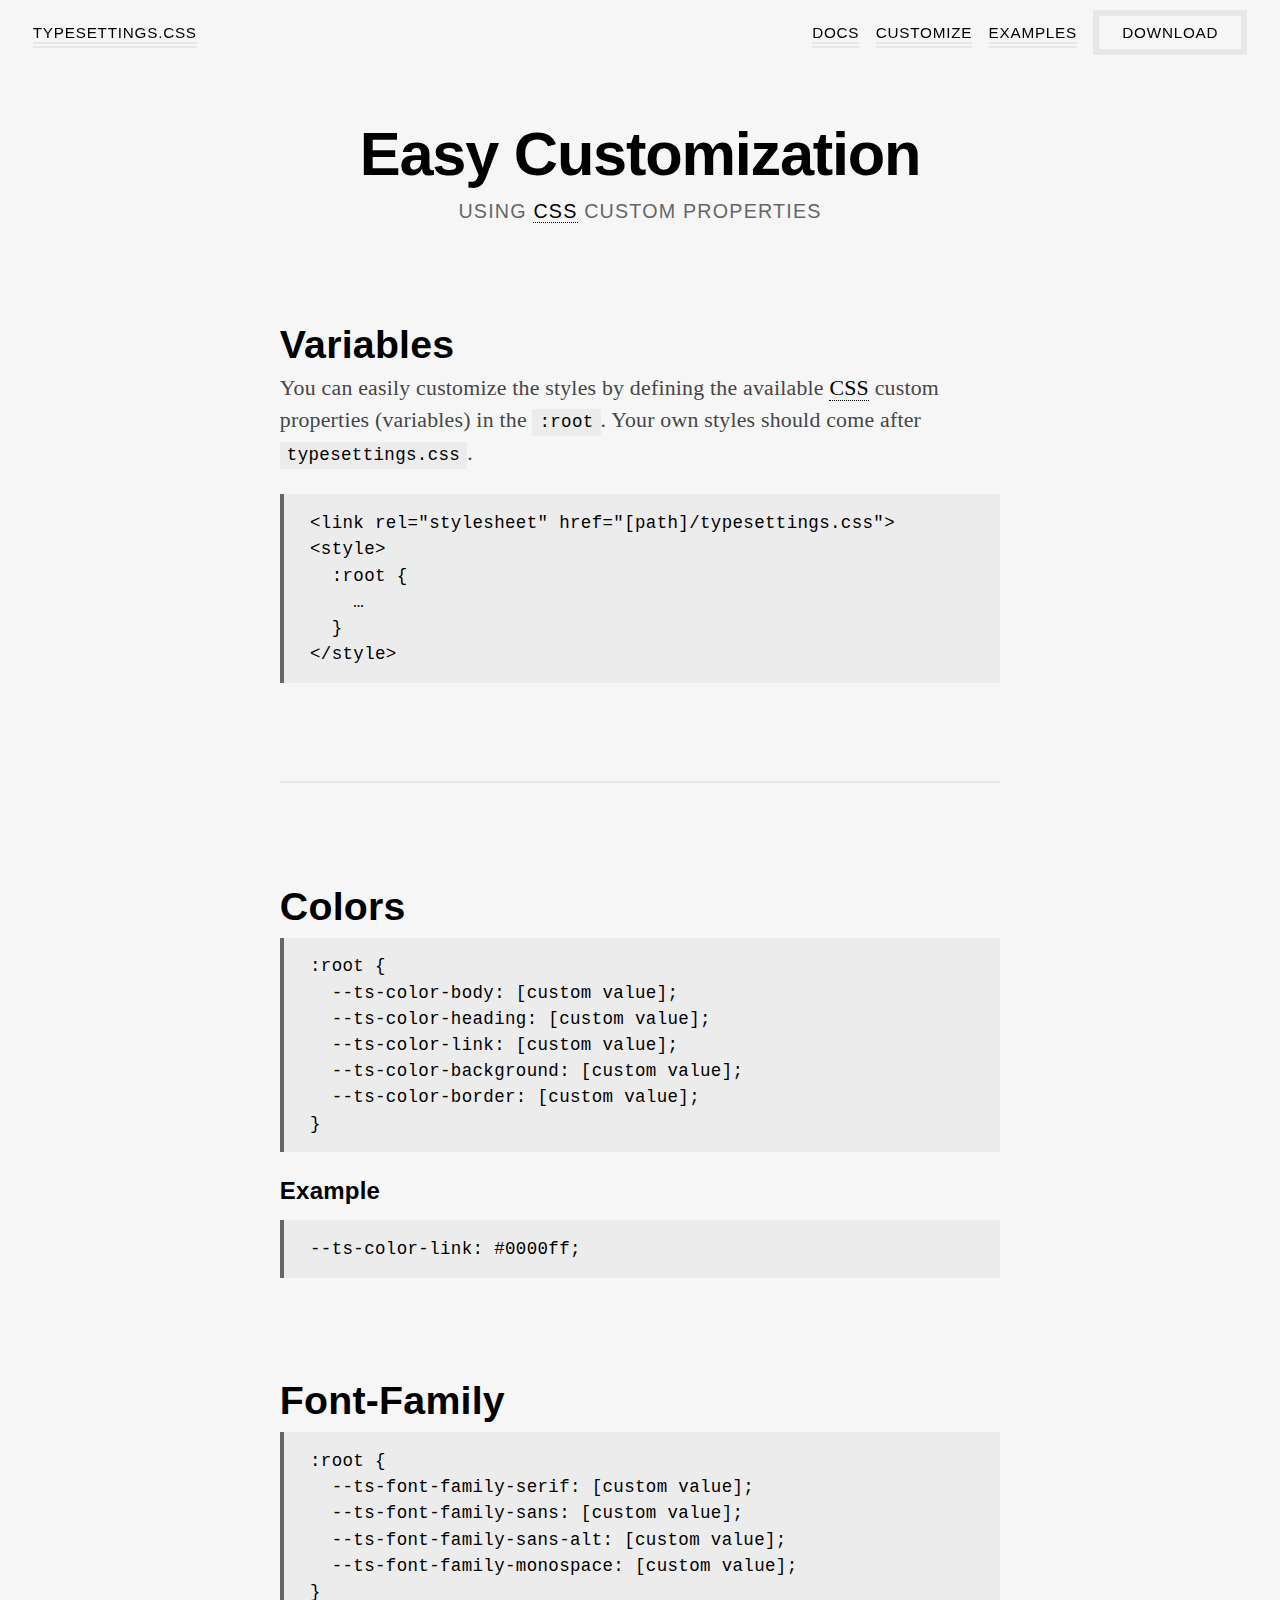
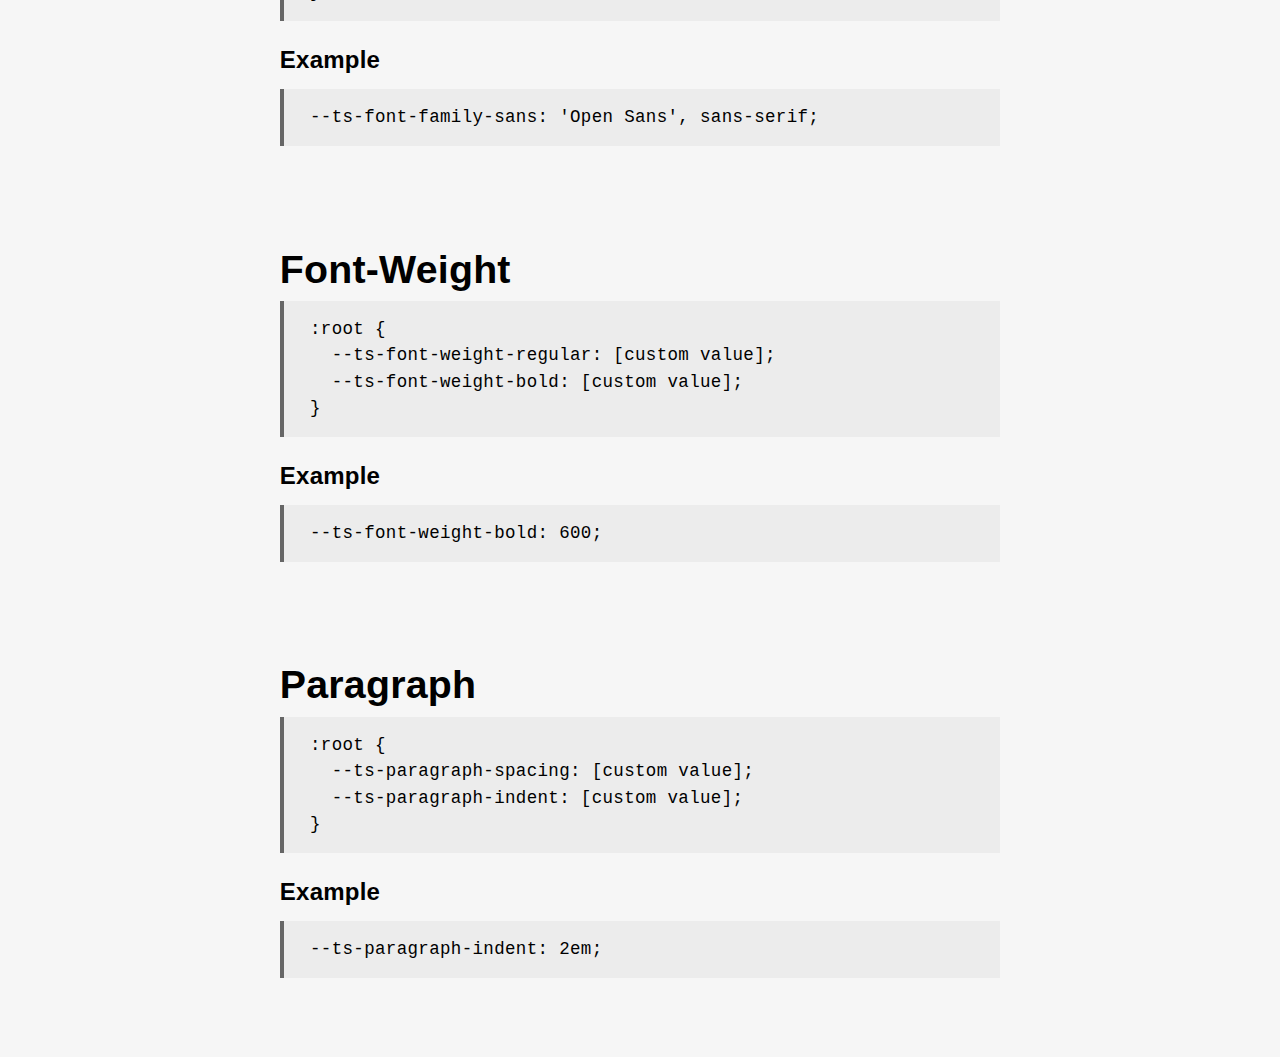
==== customize.html @ 96f0a314 "chore: style fixes and docs" ====
<!DOCTYPE html>
<html lang="en">
<head>
  <meta charset="UTF-8" />
  <title>Customize | Typesettings.css</title>
  <link rel="stylesheet" href="src/styles/typesettings.css">
  <style>
  </style>
</head>
<body>
  <a href="#content">
    Skip to content
  </a>
  <div data-typesettings="golden">
    <nav>
      <ul>
        <li>
          <a href="index.html">
            <strong>Typesettings.css</strong>
          </a>
        </li>
        <li>
          <ul>
            <li>
              <a href="docs.html">Docs</a>
            </li>
            <li>
              <a href="customize.html">Customize</a>
            </li>
            <li>
              <a href="javascript:">Examples</a>
            </li>
            <li>
              <a href="javascript:">Download</a>
            </li>
          </ul>
        </li>
      </ul>
    </nav>
    <main id="content">
      <article>
        <header>
          <h1>
            Easy Customization
          </h1>
          <h2>
            Using <abbr aria-label="Cascading Stylesheet">CSS</abbr> custom properties
          </h2>
        </header>
        <section aria-labelledby="variables">
          <h3 id="variables">
            Variables
          </h3>
          <p>
            You can easily customize the styles by defining the available <abbr aria-label="Cascading Stylesheet">CSS</abbr> custom properties (variables) in the <code>:root</code>. Your own styles should come after <code>typesettings.css</code>.
          </p>
          <pre><code>&lt;link rel=&quot;stylesheet&quot; href=&quot;[path]/typesettings.css&quot;&gt;<br>&lt;style&gt;<br>&nbsp;&nbsp;:root {<br>&nbsp;&nbsp;&nbsp;&nbsp;&hellip;<br>&nbsp;&nbsp;}<br>&lt;/style&gt;</code></pre>
        </section>
        <hr>
        <section aria-labelledby="colors">
          <h3 id="colors">
            Colors
          </h3>
          <pre><code>:root {<br>&nbsp;&nbsp;--ts-color-body: [custom value];<br>&nbsp;&nbsp;--ts-color-heading: [custom value];<br>&nbsp;&nbsp;--ts-color-link: [custom value];<br>&nbsp;&nbsp;--ts-color-background: [custom value];<br>&nbsp;&nbsp;--ts-color-border: [custom value];<br>}</code></pre>
          <h5>Example</h5>
          <pre><code>--ts-color-link: #0000ff;</code></pre>
        </section>
        <section aria-labelledby="font-family">
          <h3 id="font-family">
            Font-Family
          </h3>
          <pre><code>:root {<br>&nbsp;&nbsp;--ts-font-family-serif: [custom value];<br>&nbsp;&nbsp;--ts-font-family-sans: [custom value];<br>&nbsp;&nbsp;--ts-font-family-sans-alt: [custom value];<br>&nbsp;&nbsp;--ts-font-family-monospace: [custom value];<br>}</code></pre>
          <h5>Example</h5>
          <pre><code>--ts-font-family-sans: 'Open Sans', sans-serif;</code></pre>
        </section>
        <section aria-labelledby="font-weight">
          <h3 id="font-weight">
            Font-Weight
          </h3>
          <pre><code>:root {<br>&nbsp;&nbsp;--ts-font-weight-regular: [custom value];<br>&nbsp;&nbsp;--ts-font-weight-bold: [custom value];<br>}</code></pre>
          <h5>Example</h5>
          <pre><code>--ts-font-weight-bold: 600;</code></pre>
        </section>
        <section aria-labelledby="paragraph">
          <h3 id="paragraph">
            Paragraph
          </h3>
          <pre><code>:root {<br>&nbsp;&nbsp;--ts-paragraph-spacing: [custom value];<br>&nbsp;&nbsp;--ts-paragraph-indent: [custom value];<br>}</code></pre>
          <h5>Example</h5>
          <pre><code>--ts-paragraph-indent: 2em;</code></pre>
        </section>
      </article>
    </main>
  </div>
</body>
</html>
---- src/styles/typesettings.css ----
﻿:root{--ts-color-body: #464646;--ts-color-heading: black;--ts-color-link: black;--ts-color-background: #f6f6f6;--ts-color-border: #e7e7e7;--ts-color-muted: #666;--ts-color-subtle: #ececec;--ts-font-family-serif: "Georgia", "Garamond", "Times", serif;--ts-font-family-sans: -apple-system, BlinkMacSystemFont, "Segoe UI", "Roboto", "Oxygen", "Ubuntu", "Cantarell", "Fira Sans", "Droid Sans", "Helvetica Neue", sans-serif;--ts-font-family-sans-alt: "Verdana", sans-serif;--ts-font-family-monospace: monospace, monospace;--ts-font-weight-bold: 800;--ts-font-weight-regular: 300;--ts-font-size: calc(15px + 0.25vw);--ts-font-size-xsmall: 0.7em;--ts-font-size-small: 0.8em;--ts-font-size-medium: 1em;--ts-font-size-large: 1.2em;--ts-font-size-xlarge: 1.4em;--ts-font-size-xxlarge: 1.8em;--ts-font-size-lede: var(--ts-font-size-xlarge);--ts-paragraph-spacing: 0.9em;--ts-paragraph-indent: 1.5em;--ts-line-height-heading: 1.25;--ts-line-height-body: 1.5;--ts-border: 6px double var(--ts-color-border)}*,*:before,*:after{box-sizing:border-box;font-feature-settings:"kern";-webkit-font-kerning:normal;font-kerning:normal;-moz-osx-font-smoothing:grayscale !important;-webkit-font-smoothing:antialiased !important}body{margin:0}body>a:first-child{display:block;padding:.5em;text-align:center;font-weight:bold;border:2px dashed}body>a:first-child:not(:focus){position:absolute;width:1px;height:1px;margin:-1px;padding:0;white-space:nowrap;border:0;clip:rect(0 0 0 0);-webkit-clip-path:inset(50%);clip-path:inset(50%);overflow:hidden}:lang(en) q{quotes:"“" "”" "‘" "’"}:lang(zh-Hant) q,:lang(ja) q{quotes:"「" "」" "『" "』"}:lang(fr) q{quotes:"« " " »"}:lang(de) q{quotes:"»" "«" "‹" "›"}[data-typesettings]{min-height:100vh;color:var(--ts-color-body);line-height:var(--ts-line-height-body);letter-spacing:.01em;font-family:var(--ts-font-family-serif);font-weight:var(--ts-font-weight-regular);font-size:var(--ts-font-size);background-color:var(--ts-color-background)}@media(min-width: 50em){[data-typesettings]{font-size:calc(var(--ts-font-size) * 1.1)}}@media(min-width: 62.5em){[data-typesettings]{font-size:calc(var(--ts-font-size) * 1.2)}}[data-typesettings] a{text-decoration:none;border-bottom:var(--ts-border)}[data-typesettings] a:link{color:var(--ts-color-link)}[data-typesettings] a:visited{color:var(--ts-color-muted)}[data-typesettings] a:hover,[data-typesettings] a:focus{color:var(--ts-color-muted)}[data-typesettings] a:active{position:relative;top:1px}[data-typesettings] h1,[data-typesettings] h2,[data-typesettings] h3,[data-typesettings] h4,[data-typesettings] h5,[data-typesettings] h6,[data-typesettings] dt,[data-typesettings] thead th,[data-typesettings] figcaption,[data-typesettings] blockquote{font-family:var(--ts-font-family-sans)}[data-typesettings] h1,[data-typesettings] h2,[data-typesettings] h3,[data-typesettings] h4,[data-typesettings] h5,[data-typesettings] h6{margin-top:var(--ts-paragraph-spacing);color:var(--ts-color-heading);font-weight:var(--ts-font-weight-bold)}[data-typesettings] h1:first-child,[data-typesettings] h2:first-child,[data-typesettings] h3:first-child,[data-typesettings] h4:first-child,[data-typesettings] h5:first-child,[data-typesettings] h6:first-child{margin-top:0}[data-typesettings] h1:last-child,[data-typesettings] h2:last-child,[data-typesettings] h3:last-child,[data-typesettings] h4:last-child,[data-typesettings] h5:last-child,[data-typesettings] h6:last-child{margin-bottom:0}[data-typesettings] h2,[data-typesettings] h3,[data-typesettings] h4,[data-typesettings] h5,[data-typesettings] h6{margin-bottom:calc(var(--ts-paragraph-spacing) / -2);line-height:var(--ts-line-height-heading)}[data-typesettings] h1,[data-typesettings] h2{line-height:calc(var(--ts-line-height-heading) * 0.8);-webkit-hyphens:auto;-ms-hyphens:auto;hyphens:auto}[data-typesettings] h1{margin-bottom:0;font-size:var(--ts-font-size-xxlarge)}@media(min-width: 50em){[data-typesettings] h1{letter-spacing:-0.01em;font-size:calc(var(--ts-font-size-xxlarge) * 1.28)}}@media(min-width: 62.5em){[data-typesettings] h1{letter-spacing:-0.02em;font-size:calc(var(--ts-font-size-xxlarge) * 1.56)}}[data-typesettings] h1:first-child{text-align:center}[data-typesettings] h1:first-child+h2{margin-bottom:0;color:var(--ts-color-muted);letter-spacing:.06em;text-transform:uppercase;text-align:center;font-family:var(--ts-font-family-sans-alt);font-weight:var(--ts-font-weight-regular);font-size:var(--ts-font-size-xsmall)}@media(min-width: 50em){[data-typesettings] h1:first-child+h2{font-size:calc(var(--ts-font-size-xsmall) * 1.14)}}@media(min-width: 62.5em){[data-typesettings] h1:first-child+h2{font-size:calc(var(--ts-font-size-xsmall) * 1.29)}}[data-typesettings] h1:first-child+h2+p{color:var(--ts-color-heading);font-size:var(--ts-font-size-lede)}[data-typesettings] h2{font-size:var(--ts-font-size-xlarge)}@media(min-width: 50em){[data-typesettings] h2{font-size:calc(var(--ts-font-size-xlarge) * 1.29)}}@media(min-width: 62.5em){[data-typesettings] h2{letter-spacing:-0.01em;font-size:calc(var(--ts-font-size-xlarge) * 1.57)}}[data-typesettings] h3{font-size:var(--ts-font-size-large)}@media(min-width: 50em){[data-typesettings] h3{font-size:calc(var(--ts-font-size-large) * 1.17)}}@media(min-width: 62.5em){[data-typesettings] h3{font-size:calc(var(--ts-font-size-large) * 1.5)}}[data-typesettings] h4{font-size:var(--ts-font-size-medium)}@media(min-width: 50em){[data-typesettings] h4{font-size:calc(var(--ts-font-size-medium) * 1.1)}}@media(min-width: 62.5em){[data-typesettings] h4{font-size:calc(var(--ts-font-size-medium) * 1.4)}}[data-typesettings] h5{margin-top:calc(var(--ts-paragraph-spacing) * 1.28);font-size:var(--ts-font-size-small)}@media(min-width: 50em){[data-typesettings] h5{margin-top:calc(var(--ts-paragraph-spacing) * 1.11);font-size:calc(var(--ts-font-size-small) * 1.125)}}@media(min-width: 62.5em){[data-typesettings] h5{font-size:calc(var(--ts-font-size-small) * 1.375)}}[data-typesettings] h6{margin-top:calc(var(--ts-paragraph-spacing) * 1.44);text-transform:uppercase;letter-spacing:.01em;font-size:var(--ts-font-size-xsmall)}@media(min-width: 50em){[data-typesettings] h6{margin-top:calc(var(--ts-paragraph-spacing) * 1.28)}}@media(min-width: 62.5em){[data-typesettings] h6{margin-top:calc(var(--ts-paragraph-spacing) * 1.11);font-size:calc(var(--ts-font-size-xsmall) * 1.14)}}[data-typesettings] header[role=banner] p:first-of-type:first-letter{float:left;-webkit-margin-end:.15em;margin-inline-end:.15em;padding:0 .2em;line-height:var(--ts-line-height-heading);text-transform:uppercase;font-weight:var(--ts-font-weight-bold);font-size:calc(var(--ts-font-size-lede) * 2.2);border:var(--ts-border)}[dir=rtl] [data-typesettings] header[role=banner] p:first-of-type:first-letter{float:right}@-moz-document url-prefix(){[data-typesettings] header[role=banner] p:first-of-type:first-letter{padding:.3em .2em}}[data-typesettings] p,[data-typesettings] dl,[data-typesettings] hr,[data-typesettings] ol,[data-typesettings] ul,[data-typesettings] nav,[data-typesettings] footer,[data-typesettings] details,[data-typesettings] fieldset,[data-typesettings] progress,[data-typesettings] article aside{margin-top:var(--ts-paragraph-spacing);-webkit-margin-end:0;margin-inline-end:0;margin-bottom:0;-webkit-margin-start:0;margin-inline-start:0}[data-typesettings] p:first-child,[data-typesettings] dl:first-child,[data-typesettings] hr:first-child,[data-typesettings] ol:first-child,[data-typesettings] ul:first-child,[data-typesettings] nav:first-child,[data-typesettings] footer:first-child,[data-typesettings] details:first-child,[data-typesettings] fieldset:first-child,[data-typesettings] progress:first-child,[data-typesettings] article aside:first-child{margin-top:0}[data-typesettings] blockquote,[data-typesettings] figure,[data-typesettings] header,[data-typesettings] form,[data-typesettings] pre{margin-top:calc(var(--ts-paragraph-spacing) * 1.25);-webkit-margin-end:0;margin-inline-end:0;margin-bottom:0;-webkit-margin-start:0;margin-inline-start:0}[data-typesettings] blockquote:first-child,[data-typesettings] figure:first-child,[data-typesettings] header:first-child,[data-typesettings] form:first-child,[data-typesettings] pre:first-child{margin-top:0}[data-typesettings] ul,[data-typesettings] ol{padding:0}[data-typesettings] ul ul,[data-typesettings] ul ol,[data-typesettings] ol ul,[data-typesettings] ol ol{margin-top:0;-webkit-padding-start:var(--ts-paragraph-indent);padding-inline-start:var(--ts-paragraph-indent)}[data-typesettings] li{margin-top:calc(var(--ts-paragraph-spacing) / 3)}[data-typesettings] li:first-child{margin-top:0}[data-typesettings] ol[data-comfortable] li,[data-typesettings] ul[data-comfortable] li{margin-top:calc(var(--ts-paragraph-spacing) * 1.5)}[data-typesettings] ol[data-comfortable] li:first-child,[data-typesettings] ul[data-comfortable] li:first-child{margin-top:0}[data-typesettings] dt{margin-top:calc(var(--ts-paragraph-spacing) / 2);font-weight:var(--ts-font-weight-bold)}[data-typesettings] dt:first-child{margin-top:0}[data-typesettings] dd{margin:0;-webkit-padding-start:var(--ts-paragraph-indent);padding-inline-start:var(--ts-paragraph-indent);letter-spacing:-0.02em;font-family:var(--ts-font-family-monospace);font-size:var(--ts-font-size-small);border-left:var(--ts-border)}[dir=rtl] [data-typesettings] dd{border-right:var(--ts-border);border-left:none}[data-typesettings] figure{text-align:center}[data-typesettings] figure img{max-width:100%;height:auto}[data-typesettings] figure figcaption{margin-top:calc(var(--ts-paragraph-spacing) / 4);color:var(--ts-color-muted);font-size:var(--ts-font-size-xsmall)}[data-typesettings] blockquote{padding:var(--ts-paragraph-spacing) var(--ts-paragraph-indent);color:var(--ts-color-heading);font-weight:var(--ts-font-weight-bold);border-top:var(--ts-border);border-bottom:var(--ts-border)}[data-typesettings] blockquote>p{max-width:25ch;font-size:var(--ts-font-size-large)}@media(min-width: 50em){[data-typesettings] blockquote>p{font-size:calc(var(--ts-font-size-large) * 1.08)}}@media(min-width: 62.5em){[data-typesettings] blockquote>p{font-size:calc(var(--ts-font-size-large) * 1.25)}}[data-typesettings] blockquote q:before,[data-typesettings] blockquote q:after{color:var(--ts-color-muted);font-family:var(--ts-font-family-serif);font-weight:var(--ts-font-weight-bold)}:lang(en):not([dir=rtl]) [data-typesettings] blockquote q:before,:lang(en):not([dir=rtl]) [data-typesettings] blockquote q:after{position:absolute;z-index:0}:lang(en):not([dir=rtl]) [data-typesettings] blockquote q:before{transform:translateX(-105%)}[dir=rtl] :lang(en):not([dir=rtl]) [data-typesettings] blockquote q:before{transform:translateX(105%)}:lang(en):not([dir=rtl]) [data-typesettings] blockquote q:after{transform:translateX(5%)}[dir=rtl] :lang(en):not([dir=rtl]) [data-typesettings] blockquote q:after{transform:translateX(-5%)}:lang(en):not([dir=rtl]) [data-typesettings] blockquote q q:before,:lang(en):not([dir=rtl]) [data-typesettings] blockquote q q:after{position:static;transform:none}[data-typesettings] code{padding:.2em .4em;color:var(--ts-color-heading);letter-spacing:.02em;vertical-align:baseline;font-size:var(--ts-font-size-small);background-color:var(--ts-color-subtle)}[data-typesettings] pre{white-space:nowrap}[data-typesettings] pre code{display:block;max-height:80vh;margin:0;padding:var(--ts-paragraph-spacing) var(--ts-paragraph-indent);white-space:inherit;overflow:auto;-webkit-overflow-scrolling:touch;border-left:4px solid var(--ts-color-muted)}[data-typesettings] hr{display:block;height:1px;padding:0;border:0;border-top:2px solid var(--ts-color-border)}[data-typesettings] address{display:inline-block}[data-typesettings] small{font-size:var(--ts-font-size-small)}[data-typesettings] abbr{position:relative;color:var(--ts-color-heading);cursor:help;border-bottom:1px dotted}[data-typesettings] abbr:after{content:attr(aria-label);display:none;position:absolute;top:0;left:50%;transform:translate3d(-50%, -100%, 0);padding:.2em .4em;color:var(--ts-color-background);line-height:var(--ts-line-height-heading);font-family:var(--ts-font-family-sans-alt);font-size:var(--ts-font-size-xsmall);border:2px solid var(--ts-color-background);background-color:var(--ts-color-heading)}[data-typesettings] abbr:hover:after{display:block}[data-typesettings] button,[data-typesettings] input,[data-typesettings] optgroup,[data-typesettings] select,[data-typesettings] textarea{margin:0;line-height:var(--ts-line-height-heading);font-size:var(--ts-font-size-medium)}[data-typesettings] input,[data-typesettings] optgroup,[data-typesettings] select,[data-typesettings] textarea{font-family:var(--ts-font-family-monospace)}[data-typesettings] input[type=text],[data-typesettings] input[type=color],[data-typesettings] input[type=date],[data-typesettings] input[type=datetime-local],[data-typesettings] input[type=email],[data-typesettings] input[type=month],[data-typesettings] input[type=number],[data-typesettings] input[type=password],[data-typesettings] input[type=search],[data-typesettings] input[type=tel],[data-typesettings] input[type=time],[data-typesettings] input[type=url],[data-typesettings] input[type=week],[data-typesettings] textarea,[data-typesettings] optgroup,[data-typesettings] select{padding:1px 7px 2px 7px}[data-typesettings] input[type=text],[data-typesettings] input[type=color],[data-typesettings] input[type=date],[data-typesettings] input[type=datetime-local],[data-typesettings] input[type=email],[data-typesettings] input[type=month],[data-typesettings] input[type=number],[data-typesettings] input[type=password],[data-typesettings] input[type=search],[data-typesettings] input[type=tel],[data-typesettings] input[type=time],[data-typesettings] input[type=url],[data-typesettings] input[type=week],[data-typesettings] textarea{display:inline-flex;max-width:100%;border-width:1px;border-style:solid;border-color:#d8d8d8 #d1d1d1 #bababa}[data-typesettings] button,[data-typesettings] input{overflow:visible}[data-typesettings] button,[data-typesettings] select{text-transform:none}[data-typesettings] button,[data-typesettings] [type=button],[data-typesettings] [type=reset],[data-typesettings] [type=submit],[data-typesettings] ::-webkit-file-upload-button{letter-spacing:-0.02em;cursor:pointer;font-family:var(--ts-font-family-monospace);font-weight:var(--ts-font-weight-regular);-webkit-appearance:button}[data-typesettings] button::-moz-focus-inner,[data-typesettings] [type=button]::-moz-focus-inner,[data-typesettings] [type=reset]::-moz-focus-inner,[data-typesettings] [type=submit]::-moz-focus-inner{padding:0;border-style:none}[data-typesettings] button:-moz-focusring,[data-typesettings] [type=button]:-moz-focusring,[data-typesettings] [type=reset]:-moz-focusring,[data-typesettings] [type=submit]:-moz-focusring{outline:1px dotted ButtonText}[data-typesettings] form{font-size:var(--ts-font-size-small)}[data-typesettings] fieldset{padding:calc(var(--ts-paragraph-spacing) / 2) calc(var(--ts-paragraph-indent) * 1.5) var(--ts-paragraph-spacing) calc(var(--ts-paragraph-indent) * 1.5);border:var(--ts-border)}[data-typesettings] legend{display:table;max-width:100%;padding:0;color:inherit;white-space:normal;line-height:1;text-transform:uppercase;letter-spacing:.05rem;font-family:var(--ts-font-family-monospace);font-weight:var(--ts-font-weight-bold);font-size:var(--ts-font-size-xsmall)}[data-typesettings] legend+*{margin-top:0}[data-typesettings] textarea{width:100%;overflow:auto}[data-typesettings] [type=checkbox],[data-typesettings] [type=radio]{padding:0}[data-typesettings] [type=number]::-webkit-inner-spin-button,[data-typesettings] [type=number]::-webkit-outer-spin-button{height:auto}[data-typesettings] [type=search]{outline-offset:-2px;-webkit-appearance:textfield}[data-typesettings] [type=search]::-webkit-search-decoration{-webkit-appearance:none}[data-typesettings] label{cursor:pointer;letter-spacing:-0.02em;font-family:var(--ts-font-family-monospace)}[data-typesettings] progress{width:100%}[data-typesettings] summary{display:flex;align-items:center;position:relative;z-index:0;cursor:pointer;-webkit-user-select:none;-moz-user-select:none;-ms-user-select:none;user-select:none;outline:none}[data-typesettings] summary::-webkit-details-marker{display:none}[data-typesettings] summary:before{content:"❯";position:absolute;top:50%;left:0;transform:translate3d(calc(-100% - var(--ts-paragraph-indent) / 2), -50%, 0) rotate(90deg);color:var(--ts-color-muted);font-size:.8em}[dir=rtl] [data-typesettings] summary:before{right:0;left:auto;transform:translate3d(calc(100% + var(--ts-paragraph-indent) / 2), -50%, 0) rotate(90deg)}[data-typesettings] summary:focus{border:1px dashed var(--ts-color-muted)}[data-typesettings] details[open]>summary{margin-bottom:calc(var(--ts-paragraph-spacing) / -2)}[data-typesettings] details[open]>summary:before{transform:translate3d(calc(-100% - var(--ts-paragraph-indent) / 2), -50%, 0) rotate(270deg)}[dir=rtl] [data-typesettings] details[open]>summary:before{transform:translate3d(calc(100% + var(--ts-paragraph-indent) / 2), -50%, 0) rotate(270deg)}[data-typesettings] template,[data-typesettings] [hidden]{display:none}[data-typesettings] table{min-width:calc(100% + var(--ts-paragraph-indent));-webkit-margin-end:calc(var(--ts-paragraph-indent) / -2);margin-inline-end:calc(var(--ts-paragraph-indent) / -2);-webkit-margin-start:calc(var(--ts-paragraph-indent) / -2);margin-inline-start:calc(var(--ts-paragraph-indent) / -2);font-family:var(--ts-font-family-monospace);font-size:var(--ts-font-size-xsmall)}[data-typesettings] tbody tr:hover{background-color:var(--ts-color-subtle)}[data-typesettings] th,[data-typesettings] td{padding-top:calc(var(--ts-paragraph-spacing) / 2);-webkit-padding-end:calc(var(--ts-paragraph-indent) / 2);padding-inline-end:calc(var(--ts-paragraph-indent) / 2);padding-bottom:calc(var(--ts-paragraph-spacing) / 2);-webkit-padding-start:calc(var(--ts-paragraph-indent) / 2);padding-inline-start:calc(var(--ts-paragraph-indent) / 2);text-align:start;vertical-align:baseline;border-bottom:2px solid var(--ts-color-border)}[data-typesettings] th:first-child,[data-typesettings] td:first-child{white-space:nowrap}[data-typesettings] th{padding-top:0;color:var(--ts-color-heading);white-space:nowrap;font-weight:var(--ts-font-weight-bold)}[data-typesettings] thead th{border-bottom-color:currentColor}[data-typesettings] article aside{padding:calc(var(--ts-paragraph-spacing) / 2);border:var(--ts-border)}@media(min-width: 50em){[data-typesettings] article aside{transform:translateY(calc(var(--ts-paragraph-spacing) / 6));float:right;width:10em;-webkit-margin-start:var(--ts-paragraph-indent);margin-inline-start:var(--ts-paragraph-indent);margin-bottom:calc(var(--ts-paragraph-spacing) / 2);background-color:var(--ts-color-background)}[dir=rtl] [data-typesettings] article aside{float:left}}[data-typesettings] article aside>*{font-size:var(--ts-font-size-small)}[data-typesettings] *+section,[data-typesettings] section+hr{margin-top:calc(var(--ts-paragraph-spacing) * 5)}[data-typesettings] *+section *+section,[data-typesettings] *+section section+hr,[data-typesettings] section+hr *+section,[data-typesettings] section+hr section+hr{margin-top:calc(var(--ts-paragraph-spacing) * 3)}[data-typesettings] *+section>*[id]:first-child,[data-typesettings] section+hr>*[id]:first-child{margin-top:-5rem;padding-top:5rem}[data-typesettings] header[role=banner]{-webkit-filter:invert(100%);filter:invert(100%);-webkit-margin-end:-5vw;margin-inline-end:-5vw;-webkit-margin-start:-5vw;margin-inline-start:-5vw;padding-top:calc(var(--ts-paragraph-spacing) * 3);-webkit-padding-end:5vw;padding-inline-end:5vw;padding-bottom:calc(var(--ts-paragraph-spacing) * 3);-webkit-padding-start:5vw;padding-inline-start:5vw;color:var(--ts-color-body);background-color:var(--ts-color-background)}[data-typesettings] header[role=banner] img:not([src*=".svg"]),[data-typesettings] header[role=banner] video,[data-typesettings] header[role=banner] embed,[data-typesettings] header[role=banner] iframe{-webkit-filter:invert(100%);filter:invert(100%)}[data-typesettings] nav{text-align:center}@media(min-width: 37.5em){[data-typesettings] nav{text-align:start;line-height:var(--ts-line-height-heading)}}[data-typesettings] nav ul{display:flex;align-items:baseline;flex-wrap:wrap;list-style:none;-webkit-backdrop-filter:blur(0.1em);backdrop-filter:blur(0.1em)}[data-typesettings] nav ul li{flex-grow:1;margin-top:0;-webkit-margin-end:0;margin-inline-end:0}@media(min-width: 37.5em){[data-typesettings] nav ul li{-webkit-margin-end:calc(var(--ts-paragraph-indent) / 2);margin-inline-end:calc(var(--ts-paragraph-indent) / 2)}}@media(min-width: 37.5em){[data-typesettings] nav ul li{flex-grow:0}}[data-typesettings] nav ul li:last-child{-webkit-margin-end:0;margin-inline-end:0}[data-typesettings] nav ul li ul{padding:0}@media(min-width: 37.5em){[data-typesettings] nav ul li ul li:last-child>a{padding:calc(var(--ts-paragraph-spacing) / 2) var(--ts-paragraph-indent);border:6px solid var(--ts-color-border);background-color:var(--ts-color-background)}}[data-typesettings] nav>ul{position:relative;right:50%;left:50%;width:100vw;-webkit-margin-end:-50vw;margin-inline-end:-50vw;-webkit-margin-start:-50vw;margin-inline-start:-50vw;justify-content:space-between;padding-top:calc(var(--ts-paragraph-spacing) / 2);-webkit-padding-end:var(--ts-paragraph-indent);padding-inline-end:var(--ts-paragraph-indent);padding-bottom:calc(var(--ts-paragraph-spacing) / 2);-webkit-padding-start:var(--ts-paragraph-indent);padding-inline-start:var(--ts-paragraph-indent)}[data-typesettings] nav a{display:block;padding:calc(var(--ts-paragraph-spacing) / 2) calc(var(--ts-paragraph-indent) / 2);letter-spacing:.05em;text-transform:uppercase;text-shadow:0 0 1px var(--ts-color-background),-1px -1px 0 var(--ts-color-background),1px 1px 0 var(--ts-color-background),1px -1px 0 var(--ts-color-background),-1px 1px 0 var(--ts-color-background);font-family:var(--ts-font-family-sans-alt);font-size:var(--ts-font-size-xsmall)}@media(min-width: 37.5em){[data-typesettings] nav a{padding:0}}[data-typesettings]>nav:first-child{position:-webkit-sticky;position:sticky;top:0;z-index:99999}[data-typesettings] main{position:relative;right:50%;left:50%;width:100vw;-webkit-margin-end:-50vw;margin-inline-end:-50vw;-webkit-margin-start:-50vw;margin-inline-start:-50vw;padding-top:calc(var(--ts-paragraph-spacing) * 3);-webkit-padding-end:10vw;padding-inline-end:10vw;padding-bottom:calc(var(--ts-paragraph-spacing) * 4);-webkit-padding-start:10vw;padding-inline-start:10vw}[data-typesettings] main:after,[data-typesettings] article:after,[data-typesettings] section:after{display:block;content:"";clear:both}[data-typesettings][data-typesettings*=dark]{-webkit-filter:invert(100%);filter:invert(100%);color:var(--ts-color-body) !important;background-color:var(--ts-color-background) !important}[data-typesettings][data-typesettings*=dark] img:not([src*=".svg"]),[data-typesettings][data-typesettings*=dark] video,[data-typesettings][data-typesettings*=dark] embed,[data-typesettings][data-typesettings*=dark] iframe{-webkit-filter:invert(100%);filter:invert(100%)}[data-typesettings][data-typesettings*=sans-serif]{letter-spacing:-0.01em;font-family:var(--ts-font-family-sans)}@media(min-width: 50em){[data-typesettings][data-typesettings*=sans-serif]{font-size:var(--ts-font-size)}}@media(min-width: 62.5em){[data-typesettings][data-typesettings*=sans-serif]{font-size:calc(var(--ts-font-size) * 1.1)}}[data-typesettings][data-typesettings*=sans-serif] h1,[data-typesettings][data-typesettings*=sans-serif] h2,[data-typesettings][data-typesettings*=sans-serif] h3,[data-typesettings][data-typesettings*=sans-serif] h4,[data-typesettings][data-typesettings*=sans-serif] h5,[data-typesettings][data-typesettings*=sans-serif] h6,[data-typesettings][data-typesettings*=sans-serif] dt,[data-typesettings][data-typesettings*=sans-serif] legend figcaption,[data-typesettings][data-typesettings*=sans-serif] blockquote{font-family:var(--ts-font-family-serif)}[data-typesettings][data-typesettings*=indented] p:first-of-type{text-indent:0}[data-typesettings][data-typesettings*=indented] p+p,[data-typesettings][data-typesettings*=indented] figure+p,[data-typesettings][data-typesettings*=indented] blockquote+p,[data-typesettings][data-typesettings*=indented] aside+p,[data-typesettings][data-typesettings*=indented] pre+p,[data-typesettings][data-typesettings*=indented] ul+p,[data-typesettings][data-typesettings*=indented] ol+p{text-indent:var(--ts-paragraph-indent)}[data-typesettings][data-typesettings*=indented] p+p{margin-top:0}@media(min-width: 50em){[data-typesettings][data-typesettings*=indented] p+aside,[data-typesettings][data-typesettings*=indented] aside+p{margin-top:0}}@media(min-width: 50em){[data-typesettings][data-typesettings*=golden]{-webkit-padding-end:19vw;padding-inline-end:19vw;-webkit-padding-start:19vw;padding-inline-start:19vw}[data-typesettings][data-typesettings*=golden] article{max-width:66ch;margin:0 auto}}[data-typesettings] [data-fullbleed]{position:relative;right:50%;left:50%;width:100vw;-webkit-margin-end:-50vw;margin-inline-end:-50vw;-webkit-margin-start:-50vw;margin-inline-start:-50vw}/*# sourceMappingURL=typesettings.css.map */
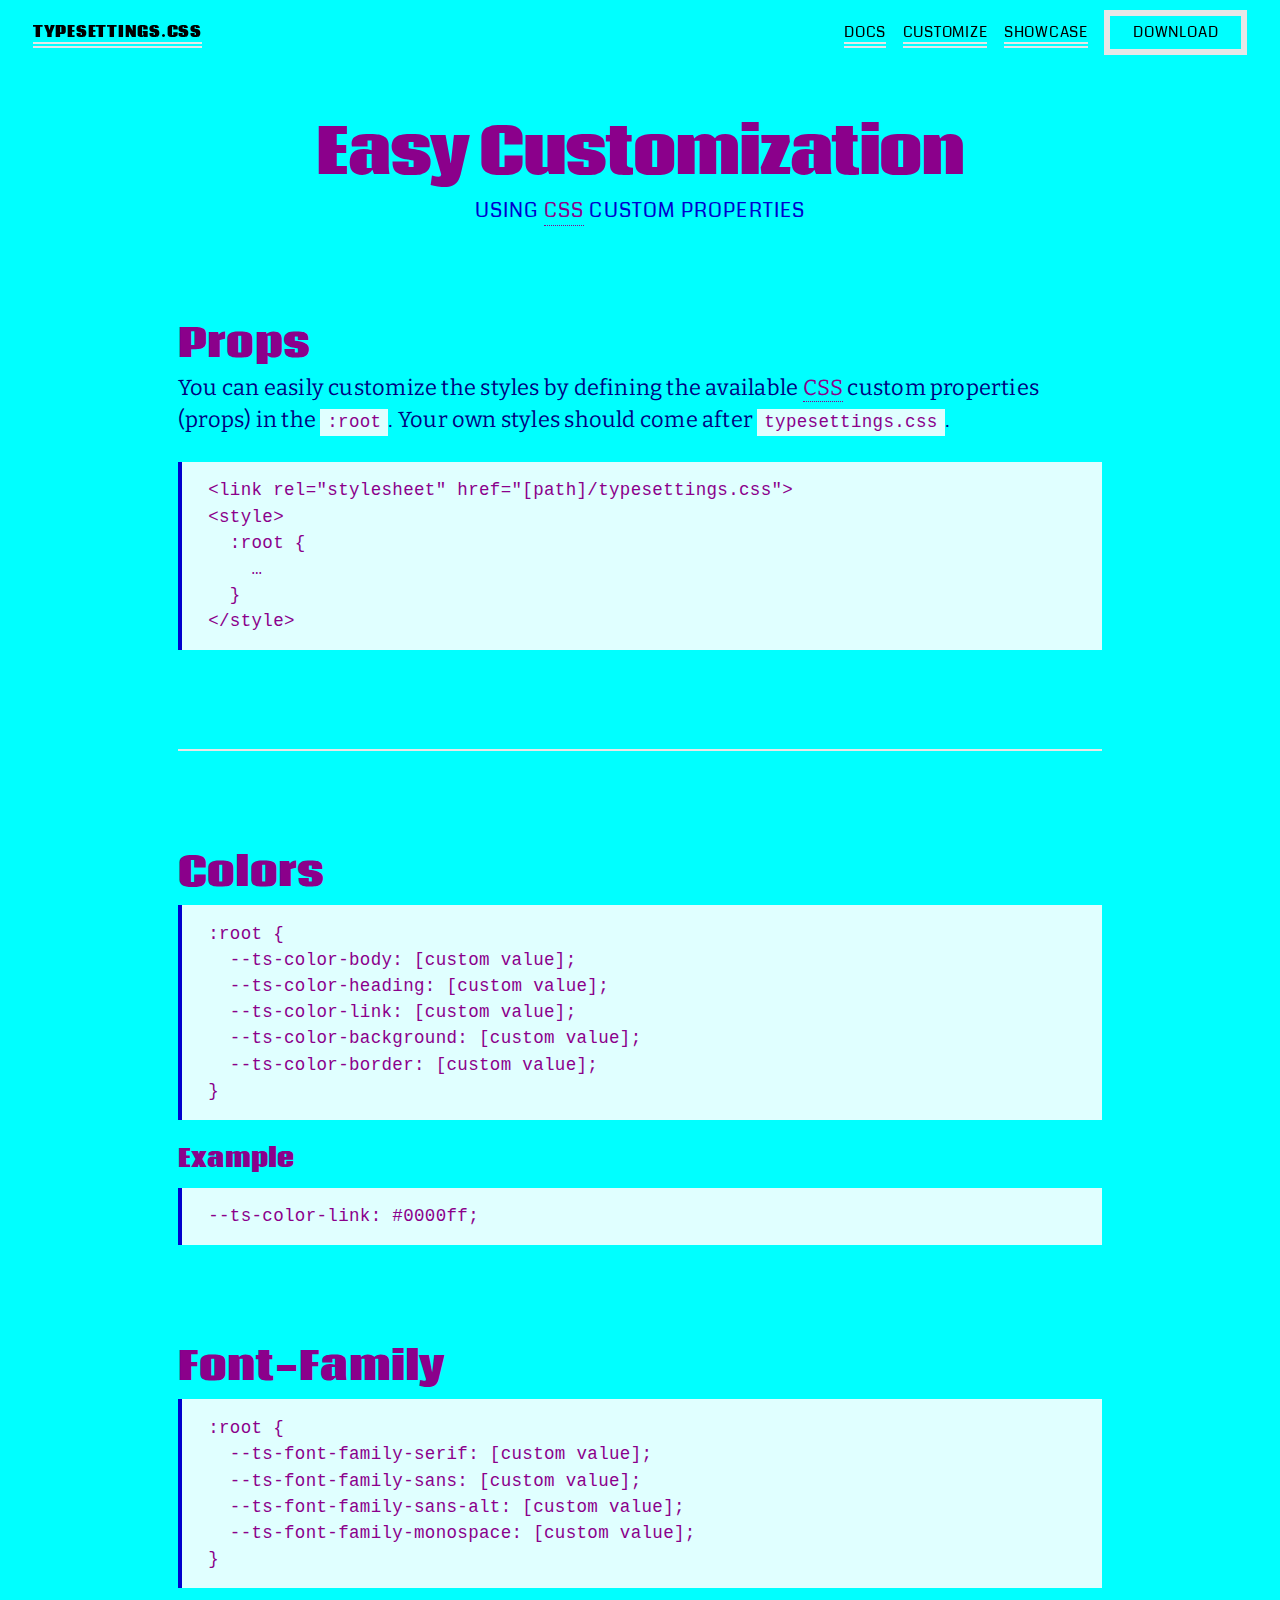
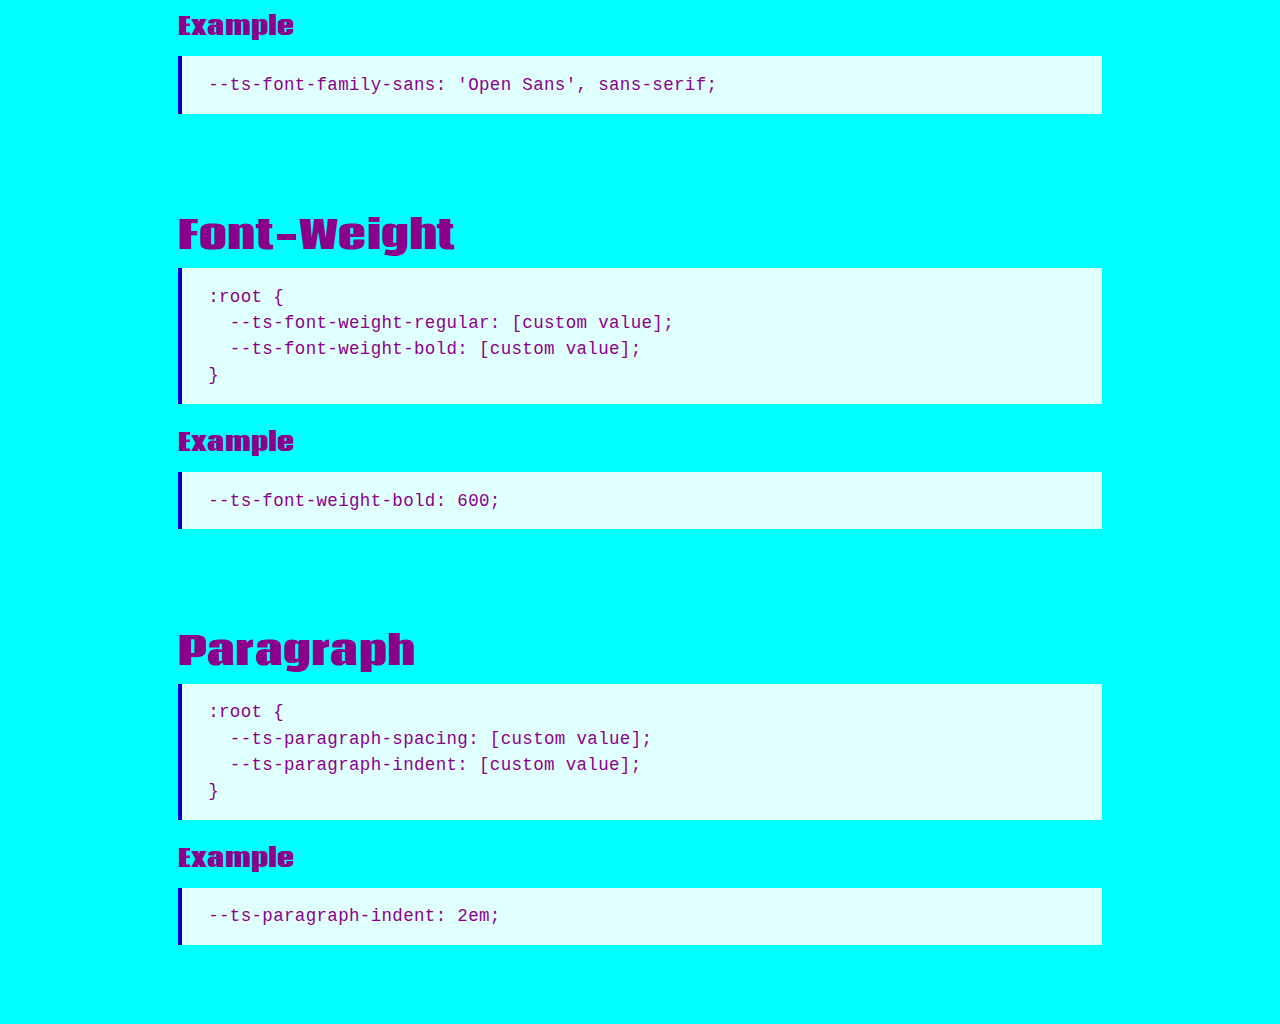
==== commit 347ff9b5: "docs: pt sans showcase" ====
--- a/customize.html
+++ b/customize.html
@@ -5,6 +5,18 @@
   <title>Customize | Typesettings.css</title>
   <link rel="stylesheet" href="src/styles/typesettings.css">
   <style>
+    @import url('https://fonts.googleapis.com/css?family=Bitter:400,400i,700|Coda:400,800&display=swap');
+    :root {
+      --ts-color-heading: darkmagenta;
+      --ts-color-body: navy;
+      --ts-color-background: cyan;
+      --ts-color-muted: mediumblue;
+      --ts-color-subtle: lightcyan;
+      --ts-font-family-serif: 'Bitter', serif;
+      --ts-font-family-sans: 'Coda', sans-serif;
+      --ts-font-family-sans-alt: 'Coda', sans-serif;
+      --ts-font-weight-regular: 400;
+    }
   </style>
 </head>
 <body>
@@ -28,7 +40,7 @@
               <a href="customize.html">Customize</a>
             </li>
             <li>
-              <a href="javascript:">Examples</a>
+              <a href="showcase.html">Showcase</a>
             </li>
             <li>
               <a href="javascript:">Download</a>
@@ -47,12 +59,12 @@
             Using <abbr aria-label="Cascading Stylesheet">CSS</abbr> custom properties
           </h2>
         </header>
-        <section aria-labelledby="variables">
-          <h3 id="variables">
-            Variables
+        <section aria-labelledby="props">
+          <h3 id="props">
+            Props
           </h3>
           <p>
-            You can easily customize the styles by defining the available <abbr aria-label="Cascading Stylesheet">CSS</abbr> custom properties (variables) in the <code>:root</code>. Your own styles should come after <code>typesettings.css</code>.
+            You can easily customize the styles by defining the available <abbr aria-label="Cascading Stylesheet">CSS</abbr> custom properties (props) in the <code>:root</code>. Your own styles should come after <code>typesettings.css</code>.
           </p>
           <pre><code>&lt;link rel=&quot;stylesheet&quot; href=&quot;[path]/typesettings.css&quot;&gt;<br>&lt;style&gt;<br>&nbsp;&nbsp;:root {<br>&nbsp;&nbsp;&nbsp;&nbsp;&hellip;<br>&nbsp;&nbsp;}<br>&lt;/style&gt;</code></pre>
         </section>
--- a/src/styles/typesettings.css
+++ b/src/styles/typesettings.css
@@ -1 +1 @@
-﻿:root{--ts-color-body: #464646;--ts-color-heading: black;--ts-color-link: black;--ts-color-background: #f6f6f6;--ts-color-border: #e7e7e7;--ts-color-muted: #666;--ts-color-subtle: #ececec;--ts-font-family-serif: "Georgia", "Garamond", "Times", serif;--ts-font-family-sans: -apple-system, BlinkMacSystemFont, "Segoe UI", "Roboto", "Oxygen", "Ubuntu", "Cantarell", "Fira Sans", "Droid Sans", "Helvetica Neue", sans-serif;--ts-font-family-sans-alt: "Verdana", sans-serif;--ts-font-family-monospace: monospace, monospace;--ts-font-weight-bold: 800;--ts-font-weight-regular: 300;--ts-font-size: calc(15px + 0.25vw);--ts-font-size-xsmall: 0.7em;--ts-font-size-small: 0.8em;--ts-font-size-medium: 1em;--ts-font-size-large: 1.2em;--ts-font-size-xlarge: 1.4em;--ts-font-size-xxlarge: 1.8em;--ts-font-size-lede: var(--ts-font-size-xlarge);--ts-paragraph-spacing: 0.9em;--ts-paragraph-indent: 1.5em;--ts-line-height-heading: 1.25;--ts-line-height-body: 1.5;--ts-border: 6px double var(--ts-color-border)}*,*:before,*:after{box-sizing:border-box;font-feature-settings:"kern";-webkit-font-kerning:normal;font-kerning:normal;-moz-osx-font-smoothing:grayscale !important;-webkit-font-smoothing:antialiased !important}body{margin:0}body>a:first-child{display:block;padding:.5em;text-align:center;font-weight:bold;border:2px dashed}body>a:first-child:not(:focus){position:absolute;width:1px;height:1px;margin:-1px;padding:0;white-space:nowrap;border:0;clip:rect(0 0 0 0);-webkit-clip-path:inset(50%);clip-path:inset(50%);overflow:hidden}:lang(en) q{quotes:"“" "”" "‘" "’"}:lang(zh-Hant) q,:lang(ja) q{quotes:"「" "」" "『" "』"}:lang(fr) q{quotes:"« " " »"}:lang(de) q{quotes:"»" "«" "‹" "›"}[data-typesettings]{min-height:100vh;color:var(--ts-color-body);line-height:var(--ts-line-height-body);letter-spacing:.01em;font-family:var(--ts-font-family-serif);font-weight:var(--ts-font-weight-regular);font-size:var(--ts-font-size);background-color:var(--ts-color-background)}@media(min-width: 50em){[data-typesettings]{font-size:calc(var(--ts-font-size) * 1.1)}}@media(min-width: 62.5em){[data-typesettings]{font-size:calc(var(--ts-font-size) * 1.2)}}[data-typesettings] a{text-decoration:none;border-bottom:var(--ts-border)}[data-typesettings] a:link{color:var(--ts-color-link)}[data-typesettings] a:visited{color:var(--ts-color-muted)}[data-typesettings] a:hover,[data-typesettings] a:focus{color:var(--ts-color-muted)}[data-typesettings] a:active{position:relative;top:1px}[data-typesettings] h1,[data-typesettings] h2,[data-typesettings] h3,[data-typesettings] h4,[data-typesettings] h5,[data-typesettings] h6,[data-typesettings] dt,[data-typesettings] thead th,[data-typesettings] figcaption,[data-typesettings] blockquote{font-family:var(--ts-font-family-sans)}[data-typesettings] h1,[data-typesettings] h2,[data-typesettings] h3,[data-typesettings] h4,[data-typesettings] h5,[data-typesettings] h6{margin-top:var(--ts-paragraph-spacing);color:var(--ts-color-heading);font-weight:var(--ts-font-weight-bold)}[data-typesettings] h1:first-child,[data-typesettings] h2:first-child,[data-typesettings] h3:first-child,[data-typesettings] h4:first-child,[data-typesettings] h5:first-child,[data-typesettings] h6:first-child{margin-top:0}[data-typesettings] h1:last-child,[data-typesettings] h2:last-child,[data-typesettings] h3:last-child,[data-typesettings] h4:last-child,[data-typesettings] h5:last-child,[data-typesettings] h6:last-child{margin-bottom:0}[data-typesettings] h2,[data-typesettings] h3,[data-typesettings] h4,[data-typesettings] h5,[data-typesettings] h6{margin-bottom:calc(var(--ts-paragraph-spacing) / -2);line-height:var(--ts-line-height-heading)}[data-typesettings] h1,[data-typesettings] h2{line-height:calc(var(--ts-line-height-heading) * 0.8);-webkit-hyphens:auto;-ms-hyphens:auto;hyphens:auto}[data-typesettings] h1{margin-bottom:0;font-size:var(--ts-font-size-xxlarge)}@media(min-width: 50em){[data-typesettings] h1{letter-spacing:-0.01em;font-size:calc(var(--ts-font-size-xxlarge) * 1.28)}}@media(min-width: 62.5em){[data-typesettings] h1{letter-spacing:-0.02em;font-size:calc(var(--ts-font-size-xxlarge) * 1.56)}}[data-typesettings] h1:first-child{text-align:center}[data-typesettings] h1:first-child+h2{margin-bottom:0;color:var(--ts-color-muted);letter-spacing:.06em;text-transform:uppercase;text-align:center;font-family:var(--ts-font-family-sans-alt);font-weight:var(--ts-font-weight-regular);font-size:var(--ts-font-size-xsmall)}@media(min-width: 50em){[data-typesettings] h1:first-child+h2{font-size:calc(var(--ts-font-size-xsmall) * 1.14)}}@media(min-width: 62.5em){[data-typesettings] h1:first-child+h2{font-size:calc(var(--ts-font-size-xsmall) * 1.29)}}[data-typesettings] h1:first-child+h2+p{color:var(--ts-color-heading);font-size:var(--ts-font-size-lede)}[data-typesettings] h2{font-size:var(--ts-font-size-xlarge)}@media(min-width: 50em){[data-typesettings] h2{font-size:calc(var(--ts-font-size-xlarge) * 1.29)}}@media(min-width: 62.5em){[data-typesettings] h2{letter-spacing:-0.01em;font-size:calc(var(--ts-font-size-xlarge) * 1.57)}}[data-typesettings] h3{font-size:var(--ts-font-size-large)}@media(min-width: 50em){[data-typesettings] h3{font-size:calc(var(--ts-font-size-large) * 1.17)}}@media(min-width: 62.5em){[data-typesettings] h3{font-size:calc(var(--ts-font-size-large) * 1.5)}}[data-typesettings] h4{font-size:var(--ts-font-size-medium)}@media(min-width: 50em){[data-typesettings] h4{font-size:calc(var(--ts-font-size-medium) * 1.1)}}@media(min-width: 62.5em){[data-typesettings] h4{font-size:calc(var(--ts-font-size-medium) * 1.4)}}[data-typesettings] h5{margin-top:calc(var(--ts-paragraph-spacing) * 1.28);font-size:var(--ts-font-size-small)}@media(min-width: 50em){[data-typesettings] h5{margin-top:calc(var(--ts-paragraph-spacing) * 1.11);font-size:calc(var(--ts-font-size-small) * 1.125)}}@media(min-width: 62.5em){[data-typesettings] h5{font-size:calc(var(--ts-font-size-small) * 1.375)}}[data-typesettings] h6{margin-top:calc(var(--ts-paragraph-spacing) * 1.44);text-transform:uppercase;letter-spacing:.01em;font-size:var(--ts-font-size-xsmall)}@media(min-width: 50em){[data-typesettings] h6{margin-top:calc(var(--ts-paragraph-spacing) * 1.28)}}@media(min-width: 62.5em){[data-typesettings] h6{margin-top:calc(var(--ts-paragraph-spacing) * 1.11);font-size:calc(var(--ts-font-size-xsmall) * 1.14)}}[data-typesettings] header[role=banner] p:first-of-type:first-letter{float:left;-webkit-margin-end:.15em;margin-inline-end:.15em;padding:0 .2em;line-height:var(--ts-line-height-heading);text-transform:uppercase;font-weight:var(--ts-font-weight-bold);font-size:calc(var(--ts-font-size-lede) * 2.2);border:var(--ts-border)}[dir=rtl] [data-typesettings] header[role=banner] p:first-of-type:first-letter{float:right}@-moz-document url-prefix(){[data-typesettings] header[role=banner] p:first-of-type:first-letter{padding:.3em .2em}}[data-typesettings] p,[data-typesettings] dl,[data-typesettings] hr,[data-typesettings] ol,[data-typesettings] ul,[data-typesettings] nav,[data-typesettings] footer,[data-typesettings] details,[data-typesettings] fieldset,[data-typesettings] progress,[data-typesettings] article aside{margin-top:var(--ts-paragraph-spacing);-webkit-margin-end:0;margin-inline-end:0;margin-bottom:0;-webkit-margin-start:0;margin-inline-start:0}[data-typesettings] p:first-child,[data-typesettings] dl:first-child,[data-typesettings] hr:first-child,[data-typesettings] ol:first-child,[data-typesettings] ul:first-child,[data-typesettings] nav:first-child,[data-typesettings] footer:first-child,[data-typesettings] details:first-child,[data-typesettings] fieldset:first-child,[data-typesettings] progress:first-child,[data-typesettings] article aside:first-child{margin-top:0}[data-typesettings] blockquote,[data-typesettings] figure,[data-typesettings] header,[data-typesettings] form,[data-typesettings] pre{margin-top:calc(var(--ts-paragraph-spacing) * 1.25);-webkit-margin-end:0;margin-inline-end:0;margin-bottom:0;-webkit-margin-start:0;margin-inline-start:0}[data-typesettings] blockquote:first-child,[data-typesettings] figure:first-child,[data-typesettings] header:first-child,[data-typesettings] form:first-child,[data-typesettings] pre:first-child{margin-top:0}[data-typesettings] ul,[data-typesettings] ol{padding:0}[data-typesettings] ul ul,[data-typesettings] ul ol,[data-typesettings] ol ul,[data-typesettings] ol ol{margin-top:0;-webkit-padding-start:var(--ts-paragraph-indent);padding-inline-start:var(--ts-paragraph-indent)}[data-typesettings] li{margin-top:calc(var(--ts-paragraph-spacing) / 3)}[data-typesettings] li:first-child{margin-top:0}[data-typesettings] ol[data-comfortable] li,[data-typesettings] ul[data-comfortable] li{margin-top:calc(var(--ts-paragraph-spacing) * 1.5)}[data-typesettings] ol[data-comfortable] li:first-child,[data-typesettings] ul[data-comfortable] li:first-child{margin-top:0}[data-typesettings] dt{margin-top:calc(var(--ts-paragraph-spacing) / 2);font-weight:var(--ts-font-weight-bold)}[data-typesettings] dt:first-child{margin-top:0}[data-typesettings] dd{margin:0;-webkit-padding-start:var(--ts-paragraph-indent);padding-inline-start:var(--ts-paragraph-indent);letter-spacing:-0.02em;font-family:var(--ts-font-family-monospace);font-size:var(--ts-font-size-small);border-left:var(--ts-border)}[dir=rtl] [data-typesettings] dd{border-right:var(--ts-border);border-left:none}[data-typesettings] figure{text-align:center}[data-typesettings] figure img{max-width:100%;height:auto}[data-typesettings] figure figcaption{margin-top:calc(var(--ts-paragraph-spacing) / 4);color:var(--ts-color-muted);font-size:var(--ts-font-size-xsmall)}[data-typesettings] blockquote{padding:var(--ts-paragraph-spacing) var(--ts-paragraph-indent);color:var(--ts-color-heading);font-weight:var(--ts-font-weight-bold);border-top:var(--ts-border);border-bottom:var(--ts-border)}[data-typesettings] blockquote>p{max-width:25ch;font-size:var(--ts-font-size-large)}@media(min-width: 50em){[data-typesettings] blockquote>p{font-size:calc(var(--ts-font-size-large) * 1.08)}}@media(min-width: 62.5em){[data-typesettings] blockquote>p{font-size:calc(var(--ts-font-size-large) * 1.25)}}[data-typesettings] blockquote q:before,[data-typesettings] blockquote q:after{color:var(--ts-color-muted);font-family:var(--ts-font-family-serif);font-weight:var(--ts-font-weight-bold)}:lang(en):not([dir=rtl]) [data-typesettings] blockquote q:before,:lang(en):not([dir=rtl]) [data-typesettings] blockquote q:after{position:absolute;z-index:0}:lang(en):not([dir=rtl]) [data-typesettings] blockquote q:before{transform:translateX(-105%)}[dir=rtl] :lang(en):not([dir=rtl]) [data-typesettings] blockquote q:before{transform:translateX(105%)}:lang(en):not([dir=rtl]) [data-typesettings] blockquote q:after{transform:translateX(5%)}[dir=rtl] :lang(en):not([dir=rtl]) [data-typesettings] blockquote q:after{transform:translateX(-5%)}:lang(en):not([dir=rtl]) [data-typesettings] blockquote q q:before,:lang(en):not([dir=rtl]) [data-typesettings] blockquote q q:after{position:static;transform:none}[data-typesettings] code{padding:.2em .4em;color:var(--ts-color-heading);letter-spacing:.02em;vertical-align:baseline;font-size:var(--ts-font-size-small);background-color:var(--ts-color-subtle)}[data-typesettings] pre{white-space:nowrap}[data-typesettings] pre code{display:block;max-height:80vh;margin:0;padding:var(--ts-paragraph-spacing) var(--ts-paragraph-indent);white-space:inherit;overflow:auto;-webkit-overflow-scrolling:touch;border-left:4px solid var(--ts-color-muted)}[data-typesettings] hr{display:block;height:1px;padding:0;border:0;border-top:2px solid var(--ts-color-border)}[data-typesettings] address{display:inline-block}[data-typesettings] small{font-size:var(--ts-font-size-small)}[data-typesettings] abbr{position:relative;color:var(--ts-color-heading);cursor:help;border-bottom:1px dotted}[data-typesettings] abbr:after{content:attr(aria-label);display:none;position:absolute;top:0;left:50%;transform:translate3d(-50%, -100%, 0);padding:.2em .4em;color:var(--ts-color-background);line-height:var(--ts-line-height-heading);font-family:var(--ts-font-family-sans-alt);font-size:var(--ts-font-size-xsmall);border:2px solid var(--ts-color-background);background-color:var(--ts-color-heading)}[data-typesettings] abbr:hover:after{display:block}[data-typesettings] button,[data-typesettings] input,[data-typesettings] optgroup,[data-typesettings] select,[data-typesettings] textarea{margin:0;line-height:var(--ts-line-height-heading);font-size:var(--ts-font-size-medium)}[data-typesettings] input,[data-typesettings] optgroup,[data-typesettings] select,[data-typesettings] textarea{font-family:var(--ts-font-family-monospace)}[data-typesettings] input[type=text],[data-typesettings] input[type=color],[data-typesettings] input[type=date],[data-typesettings] input[type=datetime-local],[data-typesettings] input[type=email],[data-typesettings] input[type=month],[data-typesettings] input[type=number],[data-typesettings] input[type=password],[data-typesettings] input[type=search],[data-typesettings] input[type=tel],[data-typesettings] input[type=time],[data-typesettings] input[type=url],[data-typesettings] input[type=week],[data-typesettings] textarea,[data-typesettings] optgroup,[data-typesettings] select{padding:1px 7px 2px 7px}[data-typesettings] input[type=text],[data-typesettings] input[type=color],[data-typesettings] input[type=date],[data-typesettings] input[type=datetime-local],[data-typesettings] input[type=email],[data-typesettings] input[type=month],[data-typesettings] input[type=number],[data-typesettings] input[type=password],[data-typesettings] input[type=search],[data-typesettings] input[type=tel],[data-typesettings] input[type=time],[data-typesettings] input[type=url],[data-typesettings] input[type=week],[data-typesettings] textarea{display:inline-flex;max-width:100%;border-width:1px;border-style:solid;border-color:#d8d8d8 #d1d1d1 #bababa}[data-typesettings] button,[data-typesettings] input{overflow:visible}[data-typesettings] button,[data-typesettings] select{text-transform:none}[data-typesettings] button,[data-typesettings] [type=button],[data-typesettings] [type=reset],[data-typesettings] [type=submit],[data-typesettings] ::-webkit-file-upload-button{letter-spacing:-0.02em;cursor:pointer;font-family:var(--ts-font-family-monospace);font-weight:var(--ts-font-weight-regular);-webkit-appearance:button}[data-typesettings] button::-moz-focus-inner,[data-typesettings] [type=button]::-moz-focus-inner,[data-typesettings] [type=reset]::-moz-focus-inner,[data-typesettings] [type=submit]::-moz-focus-inner{padding:0;border-style:none}[data-typesettings] button:-moz-focusring,[data-typesettings] [type=button]:-moz-focusring,[data-typesettings] [type=reset]:-moz-focusring,[data-typesettings] [type=submit]:-moz-focusring{outline:1px dotted ButtonText}[data-typesettings] form{font-size:var(--ts-font-size-small)}[data-typesettings] fieldset{padding:calc(var(--ts-paragraph-spacing) / 2) calc(var(--ts-paragraph-indent) * 1.5) var(--ts-paragraph-spacing) calc(var(--ts-paragraph-indent) * 1.5);border:var(--ts-border)}[data-typesettings] legend{display:table;max-width:100%;padding:0;color:inherit;white-space:normal;line-height:1;text-transform:uppercase;letter-spacing:.05rem;font-family:var(--ts-font-family-monospace);font-weight:var(--ts-font-weight-bold);font-size:var(--ts-font-size-xsmall)}[data-typesettings] legend+*{margin-top:0}[data-typesettings] textarea{width:100%;overflow:auto}[data-typesettings] [type=checkbox],[data-typesettings] [type=radio]{padding:0}[data-typesettings] [type=number]::-webkit-inner-spin-button,[data-typesettings] [type=number]::-webkit-outer-spin-button{height:auto}[data-typesettings] [type=search]{outline-offset:-2px;-webkit-appearance:textfield}[data-typesettings] [type=search]::-webkit-search-decoration{-webkit-appearance:none}[data-typesettings] label{cursor:pointer;letter-spacing:-0.02em;font-family:var(--ts-font-family-monospace)}[data-typesettings] progress{width:100%}[data-typesettings] summary{display:flex;align-items:center;position:relative;z-index:0;cursor:pointer;-webkit-user-select:none;-moz-user-select:none;-ms-user-select:none;user-select:none;outline:none}[data-typesettings] summary::-webkit-details-marker{display:none}[data-typesettings] summary:before{content:"❯";position:absolute;top:50%;left:0;transform:translate3d(calc(-100% - var(--ts-paragraph-indent) / 2), -50%, 0) rotate(90deg);color:var(--ts-color-muted);font-size:.8em}[dir=rtl] [data-typesettings] summary:before{right:0;left:auto;transform:translate3d(calc(100% + var(--ts-paragraph-indent) / 2), -50%, 0) rotate(90deg)}[data-typesettings] summary:focus{border:1px dashed var(--ts-color-muted)}[data-typesettings] details[open]>summary{margin-bottom:calc(var(--ts-paragraph-spacing) / -2)}[data-typesettings] details[open]>summary:before{transform:translate3d(calc(-100% - var(--ts-paragraph-indent) / 2), -50%, 0) rotate(270deg)}[dir=rtl] [data-typesettings] details[open]>summary:before{transform:translate3d(calc(100% + var(--ts-paragraph-indent) / 2), -50%, 0) rotate(270deg)}[data-typesettings] template,[data-typesettings] [hidden]{display:none}[data-typesettings] table{min-width:calc(100% + var(--ts-paragraph-indent));-webkit-margin-end:calc(var(--ts-paragraph-indent) / -2);margin-inline-end:calc(var(--ts-paragraph-indent) / -2);-webkit-margin-start:calc(var(--ts-paragraph-indent) / -2);margin-inline-start:calc(var(--ts-paragraph-indent) / -2);font-family:var(--ts-font-family-monospace);font-size:var(--ts-font-size-xsmall)}[data-typesettings] tbody tr:hover{background-color:var(--ts-color-subtle)}[data-typesettings] th,[data-typesettings] td{padding-top:calc(var(--ts-paragraph-spacing) / 2);-webkit-padding-end:calc(var(--ts-paragraph-indent) / 2);padding-inline-end:calc(var(--ts-paragraph-indent) / 2);padding-bottom:calc(var(--ts-paragraph-spacing) / 2);-webkit-padding-start:calc(var(--ts-paragraph-indent) / 2);padding-inline-start:calc(var(--ts-paragraph-indent) / 2);text-align:start;vertical-align:baseline;border-bottom:2px solid var(--ts-color-border)}[data-typesettings] th:first-child,[data-typesettings] td:first-child{white-space:nowrap}[data-typesettings] th{padding-top:0;color:var(--ts-color-heading);white-space:nowrap;font-weight:var(--ts-font-weight-bold)}[data-typesettings] thead th{border-bottom-color:currentColor}[data-typesettings] article aside{padding:calc(var(--ts-paragraph-spacing) / 2);border:var(--ts-border)}@media(min-width: 50em){[data-typesettings] article aside{transform:translateY(calc(var(--ts-paragraph-spacing) / 6));float:right;width:10em;-webkit-margin-start:var(--ts-paragraph-indent);margin-inline-start:var(--ts-paragraph-indent);margin-bottom:calc(var(--ts-paragraph-spacing) / 2);background-color:var(--ts-color-background)}[dir=rtl] [data-typesettings] article aside{float:left}}[data-typesettings] article aside>*{font-size:var(--ts-font-size-small)}[data-typesettings] *+section,[data-typesettings] section+hr{margin-top:calc(var(--ts-paragraph-spacing) * 5)}[data-typesettings] *+section *+section,[data-typesettings] *+section section+hr,[data-typesettings] section+hr *+section,[data-typesettings] section+hr section+hr{margin-top:calc(var(--ts-paragraph-spacing) * 3)}[data-typesettings] *+section>*[id]:first-child,[data-typesettings] section+hr>*[id]:first-child{margin-top:-5rem;padding-top:5rem}[data-typesettings] header[role=banner]{-webkit-filter:invert(100%);filter:invert(100%);-webkit-margin-end:-5vw;margin-inline-end:-5vw;-webkit-margin-start:-5vw;margin-inline-start:-5vw;padding-top:calc(var(--ts-paragraph-spacing) * 3);-webkit-padding-end:5vw;padding-inline-end:5vw;padding-bottom:calc(var(--ts-paragraph-spacing) * 3);-webkit-padding-start:5vw;padding-inline-start:5vw;color:var(--ts-color-body);background-color:var(--ts-color-background)}[data-typesettings] header[role=banner] img:not([src*=".svg"]),[data-typesettings] header[role=banner] video,[data-typesettings] header[role=banner] embed,[data-typesettings] header[role=banner] iframe{-webkit-filter:invert(100%);filter:invert(100%)}[data-typesettings] nav{text-align:center}@media(min-width: 37.5em){[data-typesettings] nav{text-align:start;line-height:var(--ts-line-height-heading)}}[data-typesettings] nav ul{display:flex;align-items:baseline;flex-wrap:wrap;list-style:none;-webkit-backdrop-filter:blur(0.1em);backdrop-filter:blur(0.1em)}[data-typesettings] nav ul li{flex-grow:1;margin-top:0;-webkit-margin-end:0;margin-inline-end:0}@media(min-width: 37.5em){[data-typesettings] nav ul li{-webkit-margin-end:calc(var(--ts-paragraph-indent) / 2);margin-inline-end:calc(var(--ts-paragraph-indent) / 2)}}@media(min-width: 37.5em){[data-typesettings] nav ul li{flex-grow:0}}[data-typesettings] nav ul li:last-child{-webkit-margin-end:0;margin-inline-end:0}[data-typesettings] nav ul li ul{padding:0}@media(min-width: 37.5em){[data-typesettings] nav ul li ul li:last-child>a{padding:calc(var(--ts-paragraph-spacing) / 2) var(--ts-paragraph-indent);border:6px solid var(--ts-color-border);background-color:var(--ts-color-background)}}[data-typesettings] nav>ul{position:relative;right:50%;left:50%;width:100vw;-webkit-margin-end:-50vw;margin-inline-end:-50vw;-webkit-margin-start:-50vw;margin-inline-start:-50vw;justify-content:space-between;padding-top:calc(var(--ts-paragraph-spacing) / 2);-webkit-padding-end:var(--ts-paragraph-indent);padding-inline-end:var(--ts-paragraph-indent);padding-bottom:calc(var(--ts-paragraph-spacing) / 2);-webkit-padding-start:var(--ts-paragraph-indent);padding-inline-start:var(--ts-paragraph-indent)}[data-typesettings] nav a{display:block;padding:calc(var(--ts-paragraph-spacing) / 2) calc(var(--ts-paragraph-indent) / 2);letter-spacing:.05em;text-transform:uppercase;text-shadow:0 0 1px var(--ts-color-background),-1px -1px 0 var(--ts-color-background),1px 1px 0 var(--ts-color-background),1px -1px 0 var(--ts-color-background),-1px 1px 0 var(--ts-color-background);font-family:var(--ts-font-family-sans-alt);font-size:var(--ts-font-size-xsmall)}@media(min-width: 37.5em){[data-typesettings] nav a{padding:0}}[data-typesettings]>nav:first-child{position:-webkit-sticky;position:sticky;top:0;z-index:99999}[data-typesettings] main{position:relative;right:50%;left:50%;width:100vw;-webkit-margin-end:-50vw;margin-inline-end:-50vw;-webkit-margin-start:-50vw;margin-inline-start:-50vw;padding-top:calc(var(--ts-paragraph-spacing) * 3);-webkit-padding-end:10vw;padding-inline-end:10vw;padding-bottom:calc(var(--ts-paragraph-spacing) * 4);-webkit-padding-start:10vw;padding-inline-start:10vw}[data-typesettings] main:after,[data-typesettings] article:after,[data-typesettings] section:after{display:block;content:"";clear:both}[data-typesettings][data-typesettings*=dark]{-webkit-filter:invert(100%);filter:invert(100%);color:var(--ts-color-body) !important;background-color:var(--ts-color-background) !important}[data-typesettings][data-typesettings*=dark] img:not([src*=".svg"]),[data-typesettings][data-typesettings*=dark] video,[data-typesettings][data-typesettings*=dark] embed,[data-typesettings][data-typesettings*=dark] iframe{-webkit-filter:invert(100%);filter:invert(100%)}[data-typesettings][data-typesettings*=sans-serif]{letter-spacing:-0.01em;font-family:var(--ts-font-family-sans)}@media(min-width: 50em){[data-typesettings][data-typesettings*=sans-serif]{font-size:var(--ts-font-size)}}@media(min-width: 62.5em){[data-typesettings][data-typesettings*=sans-serif]{font-size:calc(var(--ts-font-size) * 1.1)}}[data-typesettings][data-typesettings*=sans-serif] h1,[data-typesettings][data-typesettings*=sans-serif] h2,[data-typesettings][data-typesettings*=sans-serif] h3,[data-typesettings][data-typesettings*=sans-serif] h4,[data-typesettings][data-typesettings*=sans-serif] h5,[data-typesettings][data-typesettings*=sans-serif] h6,[data-typesettings][data-typesettings*=sans-serif] dt,[data-typesettings][data-typesettings*=sans-serif] legend figcaption,[data-typesettings][data-typesettings*=sans-serif] blockquote{font-family:var(--ts-font-family-serif)}[data-typesettings][data-typesettings*=indented] p:first-of-type{text-indent:0}[data-typesettings][data-typesettings*=indented] p+p,[data-typesettings][data-typesettings*=indented] figure+p,[data-typesettings][data-typesettings*=indented] blockquote+p,[data-typesettings][data-typesettings*=indented] aside+p,[data-typesettings][data-typesettings*=indented] pre+p,[data-typesettings][data-typesettings*=indented] ul+p,[data-typesettings][data-typesettings*=indented] ol+p{text-indent:var(--ts-paragraph-indent)}[data-typesettings][data-typesettings*=indented] p+p{margin-top:0}@media(min-width: 50em){[data-typesettings][data-typesettings*=indented] p+aside,[data-typesettings][data-typesettings*=indented] aside+p{margin-top:0}}@media(min-width: 50em){[data-typesettings][data-typesettings*=golden]{-webkit-padding-end:19vw;padding-inline-end:19vw;-webkit-padding-start:19vw;padding-inline-start:19vw}[data-typesettings][data-typesettings*=golden] article{max-width:66ch;margin:0 auto}}[data-typesettings] [data-fullbleed]{position:relative;right:50%;left:50%;width:100vw;-webkit-margin-end:-50vw;margin-inline-end:-50vw;-webkit-margin-start:-50vw;margin-inline-start:-50vw}/*# sourceMappingURL=typesettings.css.map */
+﻿:root{--ts-color-body: #464646;--ts-color-heading: black;--ts-color-link: black;--ts-color-background: #f6f6f6;--ts-color-border: #e7e7e7;--ts-color-muted: #666;--ts-color-subtle: #ececec;--ts-font-family-serif: "Georgia", "Garamond", "Times", serif;--ts-font-family-sans: -apple-system, BlinkMacSystemFont, "Segoe UI", "Roboto", "Oxygen", "Ubuntu", "Cantarell", "Fira Sans", "Droid Sans", "Helvetica Neue", sans-serif;--ts-font-family-sans-alt: "Verdana", sans-serif;--ts-font-family-monospace: monospace, monospace;--ts-font-weight-bold: 800;--ts-font-weight-regular: 300;--ts-font-size: calc(15px + 0.25vw);--ts-font-size-xsmall: 0.7em;--ts-font-size-small: 0.8em;--ts-font-size-medium: 1em;--ts-font-size-large: 1.2em;--ts-font-size-xlarge: 1.4em;--ts-font-size-xxlarge: 1.8em;--ts-font-size-lede: var(--ts-font-size-xlarge);--ts-paragraph-spacing: 0.9em;--ts-paragraph-indent: 1.5em;--ts-line-height-heading: 1.25;--ts-line-height-body: 1.5;--ts-border: 6px double var(--ts-color-border)}*,*:before,*:after{box-sizing:border-box;font-feature-settings:"kern";-webkit-font-kerning:normal;font-kerning:normal;-moz-osx-font-smoothing:grayscale !important;-webkit-font-smoothing:antialiased !important}body{margin:0}body>a:first-child{display:block;padding:.5em;text-align:center;font-weight:bold;border:2px dashed}body>a:first-child:not(:focus){position:absolute;width:1px;height:1px;margin:-1px;padding:0;white-space:nowrap;border:0;clip:rect(0 0 0 0);-webkit-clip-path:inset(50%);clip-path:inset(50%);overflow:hidden}:lang(en) q{quotes:"“" "”" "‘" "’"}:lang(zh-Hant) q,:lang(ja) q{quotes:"「" "」" "『" "』"}:lang(fr) q{quotes:"« " " »"}:lang(de) q{quotes:"»" "«" "‹" "›"}[data-typesettings]{min-height:100vh;color:var(--ts-color-body);line-height:var(--ts-line-height-body);letter-spacing:.01em;font-family:var(--ts-font-family-serif);font-weight:var(--ts-font-weight-regular);font-size:var(--ts-font-size);background-color:var(--ts-color-background)}@media(min-width: 50em){[data-typesettings]{font-size:calc(var(--ts-font-size) * 1.1)}}@media(min-width: 62.5em){[data-typesettings]{font-size:calc(var(--ts-font-size) * 1.2)}}[data-typesettings] a{text-decoration:none;border-bottom:var(--ts-border)}[data-typesettings] a:link{color:var(--ts-color-link)}[data-typesettings] a:visited{color:var(--ts-color-muted)}[data-typesettings] a:hover,[data-typesettings] a:visited:hover,[data-typesettings] a:focus{color:var(--ts-color-muted)}[data-typesettings] a:active{position:relative;top:1px}[data-typesettings] h1,[data-typesettings] h2,[data-typesettings] h3,[data-typesettings] h4,[data-typesettings] h5,[data-typesettings] h6,[data-typesettings] dt,[data-typesettings] thead th,[data-typesettings] figcaption,[data-typesettings] blockquote{font-family:var(--ts-font-family-sans)}[data-typesettings] h1,[data-typesettings] h2,[data-typesettings] h3,[data-typesettings] h4,[data-typesettings] h5,[data-typesettings] h6{margin-top:var(--ts-paragraph-spacing);color:var(--ts-color-heading);font-weight:var(--ts-font-weight-bold)}[data-typesettings] h1:first-child,[data-typesettings] h2:first-child,[data-typesettings] h3:first-child,[data-typesettings] h4:first-child,[data-typesettings] h5:first-child,[data-typesettings] h6:first-child{margin-top:0}[data-typesettings] h1:last-child,[data-typesettings] h2:last-child,[data-typesettings] h3:last-child,[data-typesettings] h4:last-child,[data-typesettings] h5:last-child,[data-typesettings] h6:last-child{margin-bottom:0}[data-typesettings] h2,[data-typesettings] h3,[data-typesettings] h4,[data-typesettings] h5,[data-typesettings] h6{margin-bottom:calc(var(--ts-paragraph-spacing) / -2);line-height:var(--ts-line-height-heading)}[data-typesettings] h1,[data-typesettings] h2{line-height:calc(var(--ts-line-height-heading) * 0.8);-webkit-hyphens:auto;-ms-hyphens:auto;hyphens:auto}[data-typesettings] h1{margin-bottom:0;font-size:var(--ts-font-size-xxlarge)}@media(min-width: 50em){[data-typesettings] h1{letter-spacing:-0.01em;font-size:calc(var(--ts-font-size-xxlarge) * 1.28)}}@media(min-width: 62.5em){[data-typesettings] h1{letter-spacing:-0.02em;font-size:calc(var(--ts-font-size-xxlarge) * 1.56)}}[data-typesettings] h1:first-child{text-align:center}[data-typesettings] h1:first-child+h2{margin-bottom:0;color:var(--ts-color-muted);letter-spacing:.06em;text-transform:uppercase;text-align:center;font-family:var(--ts-font-family-sans-alt);font-weight:var(--ts-font-weight-regular);font-size:var(--ts-font-size-xsmall)}@media(min-width: 50em){[data-typesettings] h1:first-child+h2{font-size:calc(var(--ts-font-size-xsmall) * 1.14)}}@media(min-width: 62.5em){[data-typesettings] h1:first-child+h2{font-size:calc(var(--ts-font-size-xsmall) * 1.29)}}[data-typesettings] h1:first-child+h2+p{color:var(--ts-color-heading);font-size:var(--ts-font-size-lede)}[data-typesettings] h2{font-size:var(--ts-font-size-xlarge)}@media(min-width: 50em){[data-typesettings] h2{font-size:calc(var(--ts-font-size-xlarge) * 1.29)}}@media(min-width: 62.5em){[data-typesettings] h2{letter-spacing:-0.01em;font-size:calc(var(--ts-font-size-xlarge) * 1.57)}}[data-typesettings] h3{font-size:var(--ts-font-size-large)}@media(min-width: 50em){[data-typesettings] h3{font-size:calc(var(--ts-font-size-large) * 1.17)}}@media(min-width: 62.5em){[data-typesettings] h3{font-size:calc(var(--ts-font-size-large) * 1.5)}}[data-typesettings] h4{font-size:var(--ts-font-size-medium)}@media(min-width: 50em){[data-typesettings] h4{font-size:calc(var(--ts-font-size-medium) * 1.1)}}@media(min-width: 62.5em){[data-typesettings] h4{font-size:calc(var(--ts-font-size-medium) * 1.4)}}[data-typesettings] h5{margin-top:calc(var(--ts-paragraph-spacing) * 1.28);font-size:var(--ts-font-size-small)}@media(min-width: 50em){[data-typesettings] h5{margin-top:calc(var(--ts-paragraph-spacing) * 1.11);font-size:calc(var(--ts-font-size-small) * 1.125)}}@media(min-width: 62.5em){[data-typesettings] h5{font-size:calc(var(--ts-font-size-small) * 1.375)}}[data-typesettings] h6{margin-top:calc(var(--ts-paragraph-spacing) * 1.44);text-transform:uppercase;letter-spacing:.01em;font-size:var(--ts-font-size-xsmall)}@media(min-width: 50em){[data-typesettings] h6{margin-top:calc(var(--ts-paragraph-spacing) * 1.28)}}@media(min-width: 62.5em){[data-typesettings] h6{margin-top:calc(var(--ts-paragraph-spacing) * 1.11);font-size:calc(var(--ts-font-size-xsmall) * 1.14)}}[data-typesettings] header[role=banner] p:first-of-type:first-letter{float:left;-webkit-margin-end:.15em;margin-inline-end:.15em;padding:0 .2em;line-height:var(--ts-line-height-heading);text-transform:uppercase;font-weight:var(--ts-font-weight-bold);font-size:calc(var(--ts-font-size-lede) * 2.2);border:var(--ts-border)}[dir=rtl] [data-typesettings] header[role=banner] p:first-of-type:first-letter{float:right}@-moz-document url-prefix(){[data-typesettings] header[role=banner] p:first-of-type:first-letter{padding:.3em .2em}}[data-typesettings] p,[data-typesettings] dl,[data-typesettings] hr,[data-typesettings] ol,[data-typesettings] ul,[data-typesettings] nav,[data-typesettings] footer,[data-typesettings] details,[data-typesettings] fieldset,[data-typesettings] progress,[data-typesettings] article aside{margin-top:var(--ts-paragraph-spacing);-webkit-margin-end:0;margin-inline-end:0;margin-bottom:0;-webkit-margin-start:0;margin-inline-start:0}[data-typesettings] p:first-child,[data-typesettings] dl:first-child,[data-typesettings] hr:first-child,[data-typesettings] ol:first-child,[data-typesettings] ul:first-child,[data-typesettings] nav:first-child,[data-typesettings] footer:first-child,[data-typesettings] details:first-child,[data-typesettings] fieldset:first-child,[data-typesettings] progress:first-child,[data-typesettings] article aside:first-child{margin-top:0}[data-typesettings] blockquote,[data-typesettings] figure,[data-typesettings] header,[data-typesettings] form,[data-typesettings] pre{margin-top:calc(var(--ts-paragraph-spacing) * 1.25);-webkit-margin-end:0;margin-inline-end:0;margin-bottom:0;-webkit-margin-start:0;margin-inline-start:0}[data-typesettings] blockquote:first-child,[data-typesettings] figure:first-child,[data-typesettings] header:first-child,[data-typesettings] form:first-child,[data-typesettings] pre:first-child{margin-top:0}[data-typesettings] ul,[data-typesettings] ol{padding:0}[data-typesettings] ul ul,[data-typesettings] ul ol,[data-typesettings] ol ul,[data-typesettings] ol ol{margin-top:0;-webkit-padding-start:var(--ts-paragraph-indent);padding-inline-start:var(--ts-paragraph-indent)}[data-typesettings] li{margin-top:calc(var(--ts-paragraph-spacing) / 3)}[data-typesettings] li:first-child{margin-top:0}[data-typesettings] ol[data-comfortable] li,[data-typesettings] ul[data-comfortable] li{margin-top:calc(var(--ts-paragraph-spacing) * 1.5)}[data-typesettings] ol[data-comfortable] li:first-child,[data-typesettings] ul[data-comfortable] li:first-child{margin-top:0}[data-typesettings] dt{margin-top:calc(var(--ts-paragraph-spacing) / 2);font-weight:var(--ts-font-weight-bold)}[data-typesettings] dt:first-child{margin-top:0}[data-typesettings] dd{margin:0;-webkit-padding-start:var(--ts-paragraph-indent);padding-inline-start:var(--ts-paragraph-indent);letter-spacing:-0.02em;font-family:var(--ts-font-family-monospace);font-size:var(--ts-font-size-small);border-left:var(--ts-border)}[dir=rtl] [data-typesettings] dd{border-right:var(--ts-border);border-left:none}[data-typesettings] figure{text-align:center}[data-typesettings] figure img{max-width:100%;height:auto}[data-typesettings] figure figcaption{margin-top:calc(var(--ts-paragraph-spacing) / 4);color:var(--ts-color-muted);font-size:var(--ts-font-size-xsmall)}[data-typesettings] blockquote{padding:var(--ts-paragraph-spacing) var(--ts-paragraph-indent);color:var(--ts-color-heading);font-weight:var(--ts-font-weight-bold);border-top:var(--ts-border);border-bottom:var(--ts-border)}[data-typesettings] blockquote>p{max-width:25ch;font-size:var(--ts-font-size-large)}@media(min-width: 50em){[data-typesettings] blockquote>p{font-size:calc(var(--ts-font-size-large) * 1.08)}}@media(min-width: 62.5em){[data-typesettings] blockquote>p{font-size:calc(var(--ts-font-size-large) * 1.25)}}[data-typesettings] blockquote q:before,[data-typesettings] blockquote q:after{color:var(--ts-color-muted);font-family:var(--ts-font-family-serif);font-weight:var(--ts-font-weight-bold)}:lang(en):not([dir=rtl]) [data-typesettings] blockquote q:before,:lang(en):not([dir=rtl]) [data-typesettings] blockquote q:after{position:absolute;z-index:0}:lang(en):not([dir=rtl]) [data-typesettings] blockquote q:before{transform:translateX(-105%)}[dir=rtl] :lang(en):not([dir=rtl]) [data-typesettings] blockquote q:before{transform:translateX(105%)}:lang(en):not([dir=rtl]) [data-typesettings] blockquote q:after{transform:translateX(5%)}[dir=rtl] :lang(en):not([dir=rtl]) [data-typesettings] blockquote q:after{transform:translateX(-5%)}:lang(en):not([dir=rtl]) [data-typesettings] blockquote q q:before,:lang(en):not([dir=rtl]) [data-typesettings] blockquote q q:after{position:static;transform:none}[data-typesettings] code{padding:.2em .4em;color:var(--ts-color-heading);letter-spacing:.02em;vertical-align:baseline;font-size:var(--ts-font-size-small);background-color:var(--ts-color-subtle)}[data-typesettings] pre{white-space:nowrap}[data-typesettings] pre code{display:block;max-height:80vh;margin:0;padding:var(--ts-paragraph-spacing) var(--ts-paragraph-indent);white-space:inherit;overflow:auto;-webkit-overflow-scrolling:touch;border-left:4px solid var(--ts-color-muted)}[data-typesettings] hr{display:block;height:1px;padding:0;border:0;border-top:2px solid var(--ts-color-border)}[data-typesettings] address{display:inline-block}[data-typesettings] small{font-size:var(--ts-font-size-small)}[data-typesettings] abbr{position:relative;color:var(--ts-color-heading);cursor:help;border-bottom:1px dotted}[data-typesettings] abbr:after{content:attr(aria-label);display:none;position:absolute;top:0;left:50%;transform:translate3d(-50%, -100%, 0);padding:.2em .4em;color:var(--ts-color-background);line-height:var(--ts-line-height-heading);font-family:var(--ts-font-family-sans-alt);font-size:var(--ts-font-size-xsmall);border:2px solid var(--ts-color-background);background-color:var(--ts-color-heading)}[data-typesettings] abbr:hover:after{display:block}[data-typesettings] button,[data-typesettings] input,[data-typesettings] optgroup,[data-typesettings] select,[data-typesettings] textarea{margin:0;line-height:var(--ts-line-height-heading);font-size:var(--ts-font-size-medium)}[data-typesettings] input,[data-typesettings] optgroup,[data-typesettings] select,[data-typesettings] textarea{font-family:var(--ts-font-family-monospace)}[data-typesettings] input[type=text],[data-typesettings] input[type=color],[data-typesettings] input[type=date],[data-typesettings] input[type=datetime-local],[data-typesettings] input[type=email],[data-typesettings] input[type=month],[data-typesettings] input[type=number],[data-typesettings] input[type=password],[data-typesettings] input[type=search],[data-typesettings] input[type=tel],[data-typesettings] input[type=time],[data-typesettings] input[type=url],[data-typesettings] input[type=week],[data-typesettings] textarea,[data-typesettings] optgroup,[data-typesettings] select{padding:1px 7px 2px 7px}[data-typesettings] input[type=text],[data-typesettings] input[type=color],[data-typesettings] input[type=date],[data-typesettings] input[type=datetime-local],[data-typesettings] input[type=email],[data-typesettings] input[type=month],[data-typesettings] input[type=number],[data-typesettings] input[type=password],[data-typesettings] input[type=search],[data-typesettings] input[type=tel],[data-typesettings] input[type=time],[data-typesettings] input[type=url],[data-typesettings] input[type=week],[data-typesettings] textarea{display:inline-flex;max-width:100%;border-width:1px;border-style:solid;border-color:#d8d8d8 #d1d1d1 #bababa}[data-typesettings] button,[data-typesettings] input{overflow:visible}[data-typesettings] button,[data-typesettings] select{text-transform:none}[data-typesettings] button,[data-typesettings] [type=button],[data-typesettings] [type=reset],[data-typesettings] [type=submit],[data-typesettings] ::-webkit-file-upload-button{letter-spacing:-0.02em;cursor:pointer;font-family:var(--ts-font-family-monospace);font-weight:var(--ts-font-weight-regular);-webkit-appearance:button}[data-typesettings] button::-moz-focus-inner,[data-typesettings] [type=button]::-moz-focus-inner,[data-typesettings] [type=reset]::-moz-focus-inner,[data-typesettings] [type=submit]::-moz-focus-inner{padding:0;border-style:none}[data-typesettings] button:-moz-focusring,[data-typesettings] [type=button]:-moz-focusring,[data-typesettings] [type=reset]:-moz-focusring,[data-typesettings] [type=submit]:-moz-focusring{outline:1px dotted ButtonText}[data-typesettings] form{font-size:var(--ts-font-size-small)}[data-typesettings] fieldset{padding:calc(var(--ts-paragraph-spacing) / 2) calc(var(--ts-paragraph-indent) * 1.5) var(--ts-paragraph-spacing) calc(var(--ts-paragraph-indent) * 1.5);border:var(--ts-border)}[data-typesettings] legend{display:table;max-width:100%;padding:0;color:inherit;white-space:normal;line-height:1;text-transform:uppercase;letter-spacing:.05rem;font-family:var(--ts-font-family-monospace);font-weight:var(--ts-font-weight-bold);font-size:var(--ts-font-size-xsmall)}[data-typesettings] legend+*{margin-top:0}[data-typesettings] textarea{width:100%;overflow:auto}[data-typesettings] [type=checkbox],[data-typesettings] [type=radio]{padding:0}[data-typesettings] [type=number]::-webkit-inner-spin-button,[data-typesettings] [type=number]::-webkit-outer-spin-button{height:auto}[data-typesettings] [type=search]{outline-offset:-2px;-webkit-appearance:textfield}[data-typesettings] [type=search]::-webkit-search-decoration{-webkit-appearance:none}[data-typesettings] label{cursor:pointer;letter-spacing:-0.02em;font-family:var(--ts-font-family-monospace)}[data-typesettings] progress{width:100%}[data-typesettings] summary{display:flex;align-items:center;position:relative;z-index:0;cursor:pointer;-webkit-user-select:none;-moz-user-select:none;-ms-user-select:none;user-select:none;outline:none}[data-typesettings] summary::-webkit-details-marker{display:none}[data-typesettings] summary:before{content:"❯";position:absolute;top:50%;left:0;transform:translate3d(calc(-100% - var(--ts-paragraph-indent) / 2), -50%, 0) rotate(90deg);color:var(--ts-color-muted);font-size:.8em}[dir=rtl] [data-typesettings] summary:before{right:0;left:auto;transform:translate3d(calc(100% + var(--ts-paragraph-indent) / 2), -50%, 0) rotate(90deg)}[data-typesettings] summary:focus{border:1px dashed var(--ts-color-muted)}[data-typesettings] details[open]>summary{margin-bottom:calc(var(--ts-paragraph-spacing) / -2)}[data-typesettings] details[open]>summary:before{transform:translate3d(calc(-100% - var(--ts-paragraph-indent) / 2), -50%, 0) rotate(270deg)}[dir=rtl] [data-typesettings] details[open]>summary:before{transform:translate3d(calc(100% + var(--ts-paragraph-indent) / 2), -50%, 0) rotate(270deg)}[data-typesettings] template,[data-typesettings] [hidden]{display:none}[data-typesettings] table{min-width:calc(100% + var(--ts-paragraph-indent));-webkit-margin-end:calc(var(--ts-paragraph-indent) / -2);margin-inline-end:calc(var(--ts-paragraph-indent) / -2);-webkit-margin-start:calc(var(--ts-paragraph-indent) / -2);margin-inline-start:calc(var(--ts-paragraph-indent) / -2);font-family:var(--ts-font-family-monospace);font-size:var(--ts-font-size-xsmall)}[data-typesettings] tbody tr:hover{background-color:var(--ts-color-subtle)}[data-typesettings] th,[data-typesettings] td{padding-top:calc(var(--ts-paragraph-spacing) / 2);-webkit-padding-end:calc(var(--ts-paragraph-indent) / 2);padding-inline-end:calc(var(--ts-paragraph-indent) / 2);padding-bottom:calc(var(--ts-paragraph-spacing) / 2);-webkit-padding-start:calc(var(--ts-paragraph-indent) / 2);padding-inline-start:calc(var(--ts-paragraph-indent) / 2);text-align:start;vertical-align:baseline;border-bottom:2px solid var(--ts-color-border)}[data-typesettings] th:first-child,[data-typesettings] td:first-child{white-space:nowrap}[data-typesettings] th{padding-top:0;color:var(--ts-color-heading);white-space:nowrap;font-weight:var(--ts-font-weight-bold)}[data-typesettings] thead th{border-bottom-color:currentColor}[data-typesettings] article aside{padding:calc(var(--ts-paragraph-spacing) / 2);border:var(--ts-border)}@media(min-width: 50em){[data-typesettings] article aside{transform:translateY(calc(var(--ts-paragraph-spacing) / 6));float:right;width:10em;-webkit-margin-start:var(--ts-paragraph-indent);margin-inline-start:var(--ts-paragraph-indent);margin-bottom:calc(var(--ts-paragraph-spacing) / 2);background-color:var(--ts-color-background)}[dir=rtl] [data-typesettings] article aside{float:left}}[data-typesettings] article aside>*{font-size:var(--ts-font-size-small)}[data-typesettings] *+section,[data-typesettings] section+hr{margin-top:calc(var(--ts-paragraph-spacing) * 5)}[data-typesettings] *+section *+section,[data-typesettings] *+section section+hr,[data-typesettings] section+hr *+section,[data-typesettings] section+hr section+hr{margin-top:calc(var(--ts-paragraph-spacing) * 3)}[data-typesettings] *+section>*[id]:first-child,[data-typesettings] section+hr>*[id]:first-child{margin-top:-5rem;padding-top:5rem}[data-typesettings] header[role=banner]{-webkit-filter:invert(100%);filter:invert(100%);-webkit-margin-end:-5vw;margin-inline-end:-5vw;-webkit-margin-start:-5vw;margin-inline-start:-5vw;padding-top:calc(var(--ts-paragraph-spacing) * 3);-webkit-padding-end:5vw;padding-inline-end:5vw;padding-bottom:calc(var(--ts-paragraph-spacing) * 3);-webkit-padding-start:5vw;padding-inline-start:5vw;color:var(--ts-color-body);background-color:var(--ts-color-background)}[data-typesettings] header[role=banner] img:not([src*=".svg"]),[data-typesettings] header[role=banner] video,[data-typesettings] header[role=banner] embed,[data-typesettings] header[role=banner] iframe{-webkit-filter:invert(100%);filter:invert(100%)}[data-typesettings] nav{text-align:center}@media(min-width: 37.5em){[data-typesettings] nav{text-align:start;line-height:var(--ts-line-height-heading)}}[data-typesettings] nav ul{display:flex;align-items:baseline;flex-wrap:wrap;list-style:none}[data-typesettings] nav ul li{flex-grow:1;margin-top:0;-webkit-margin-end:0;margin-inline-end:0}@media(min-width: 37.5em){[data-typesettings] nav ul li{-webkit-margin-end:calc(var(--ts-paragraph-indent) / 2);margin-inline-end:calc(var(--ts-paragraph-indent) / 2)}}@media(min-width: 37.5em){[data-typesettings] nav ul li{flex-grow:0}}[data-typesettings] nav ul li:last-child{-webkit-margin-end:0;margin-inline-end:0}[data-typesettings] nav ul li ul{padding:0}@media(min-width: 37.5em){[data-typesettings] nav ul li ul li:last-child>a{padding:calc(var(--ts-paragraph-spacing) / 2) var(--ts-paragraph-indent);border:6px solid var(--ts-color-border);background-color:var(--ts-color-background)}}[data-typesettings] nav>ul{position:relative;right:50%;left:50%;width:100vw;-webkit-margin-end:-50vw;margin-inline-end:-50vw;-webkit-margin-start:-50vw;margin-inline-start:-50vw;justify-content:space-between;padding-top:calc(var(--ts-paragraph-spacing) / 2);-webkit-padding-end:var(--ts-paragraph-indent);padding-inline-end:var(--ts-paragraph-indent);padding-bottom:calc(var(--ts-paragraph-spacing) / 2);-webkit-padding-start:var(--ts-paragraph-indent);padding-inline-start:var(--ts-paragraph-indent);-webkit-backdrop-filter:blur(0.15em);backdrop-filter:blur(0.15em)}[data-typesettings] nav a{display:block;padding:calc(var(--ts-paragraph-spacing) / 2) calc(var(--ts-paragraph-indent) / 2);letter-spacing:.05em;text-transform:uppercase;text-shadow:0 0 .1em var(--ts-color-background),.1em 0 .1em var(--ts-color-background),0 .1em .1em var(--ts-color-background),0 -0.1em .1em var(--ts-color-background),-0.1em 0 .1em var(--ts-color-background);font-family:var(--ts-font-family-sans-alt);font-size:var(--ts-font-size-xsmall)}@media(min-width: 37.5em){[data-typesettings] nav a{padding:0}}[data-typesettings] nav a:visited{color:var(--ts-color-link)}[data-typesettings]>nav:first-child{position:-webkit-sticky;position:sticky;top:0;z-index:99999}[data-typesettings] main{position:relative;right:50%;left:50%;width:100vw;-webkit-margin-end:-50vw;margin-inline-end:-50vw;-webkit-margin-start:-50vw;margin-inline-start:-50vw;padding-top:calc(var(--ts-paragraph-spacing) * 3);-webkit-padding-end:10vw;padding-inline-end:10vw;padding-bottom:calc(var(--ts-paragraph-spacing) * 4);-webkit-padding-start:10vw;padding-inline-start:10vw}[data-typesettings] main:after,[data-typesettings] article:after,[data-typesettings] section:after{display:block;content:"";clear:both}[data-typesettings][data-typesettings*=dark]{-webkit-filter:invert(100%);filter:invert(100%);color:var(--ts-color-body) !important;background-color:var(--ts-color-background) !important}[data-typesettings][data-typesettings*=dark] img:not([src*=".svg"]),[data-typesettings][data-typesettings*=dark] video,[data-typesettings][data-typesettings*=dark] embed,[data-typesettings][data-typesettings*=dark] iframe{-webkit-filter:invert(100%);filter:invert(100%)}[data-typesettings][data-typesettings*=sans-serif]{letter-spacing:-0.01em;font-family:var(--ts-font-family-sans)}@media(min-width: 50em){[data-typesettings][data-typesettings*=sans-serif]{font-size:var(--ts-font-size)}}@media(min-width: 62.5em){[data-typesettings][data-typesettings*=sans-serif]{font-size:calc(var(--ts-font-size) * 1.1)}}[data-typesettings][data-typesettings*=sans-serif] h1,[data-typesettings][data-typesettings*=sans-serif] h2,[data-typesettings][data-typesettings*=sans-serif] h3,[data-typesettings][data-typesettings*=sans-serif] h4,[data-typesettings][data-typesettings*=sans-serif] h5,[data-typesettings][data-typesettings*=sans-serif] h6,[data-typesettings][data-typesettings*=sans-serif] dt,[data-typesettings][data-typesettings*=sans-serif] legend figcaption,[data-typesettings][data-typesettings*=sans-serif] blockquote{font-family:var(--ts-font-family-serif)}[data-typesettings][data-typesettings*=indented] p:first-of-type{text-indent:0}[data-typesettings][data-typesettings*=indented] p+p,[data-typesettings][data-typesettings*=indented] figure+p,[data-typesettings][data-typesettings*=indented] blockquote+p,[data-typesettings][data-typesettings*=indented] aside+p,[data-typesettings][data-typesettings*=indented] pre+p,[data-typesettings][data-typesettings*=indented] ul+p,[data-typesettings][data-typesettings*=indented] ol+p{text-indent:var(--ts-paragraph-indent)}[data-typesettings][data-typesettings*=indented] p+p{margin-top:0}@media(min-width: 50em){[data-typesettings][data-typesettings*=indented] p+aside,[data-typesettings][data-typesettings*=indented] aside+p{margin-top:0}}@media(min-width: 50em){[data-typesettings][data-typesettings*=golden]{-webkit-padding-end:19vw;padding-inline-end:19vw;-webkit-padding-start:19vw;padding-inline-start:19vw}[data-typesettings][data-typesettings*=golden] article{max-width:66ch;margin:0 auto}}/*# sourceMappingURL=typesettings.css.map */
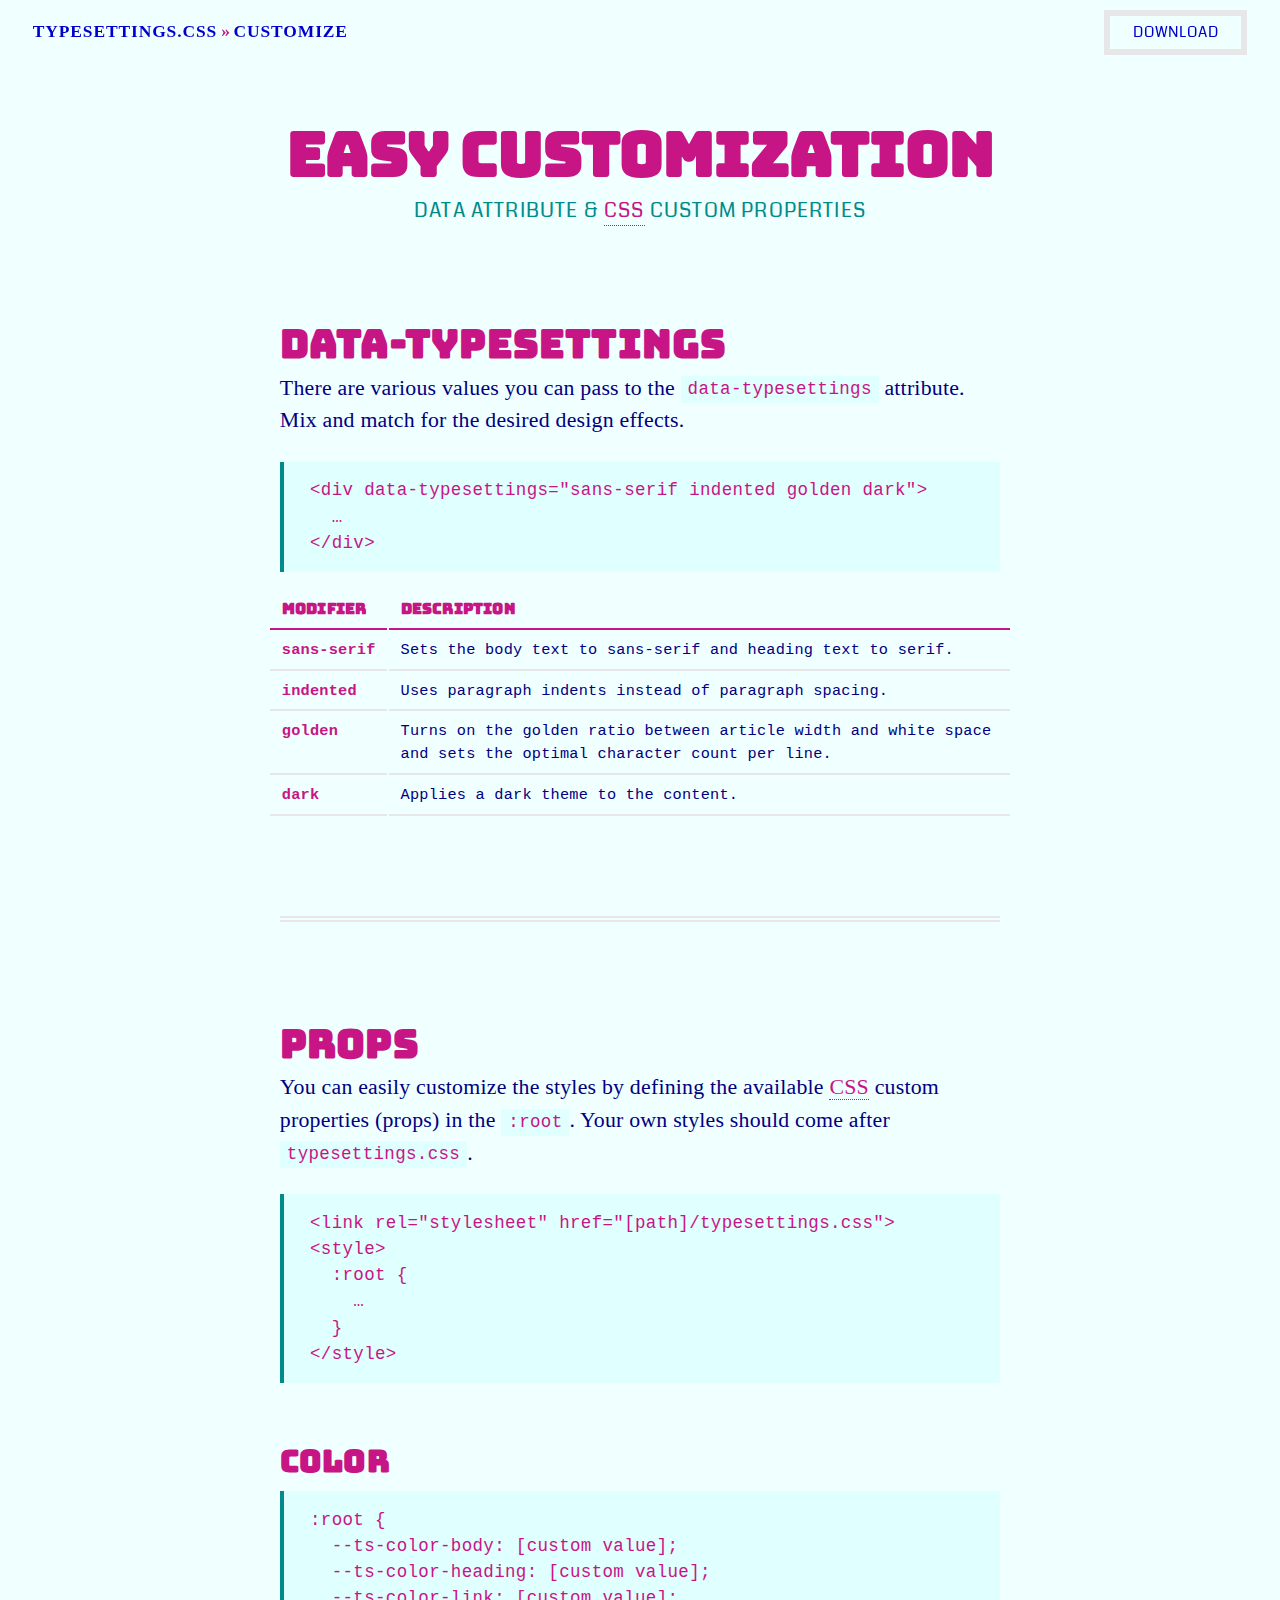
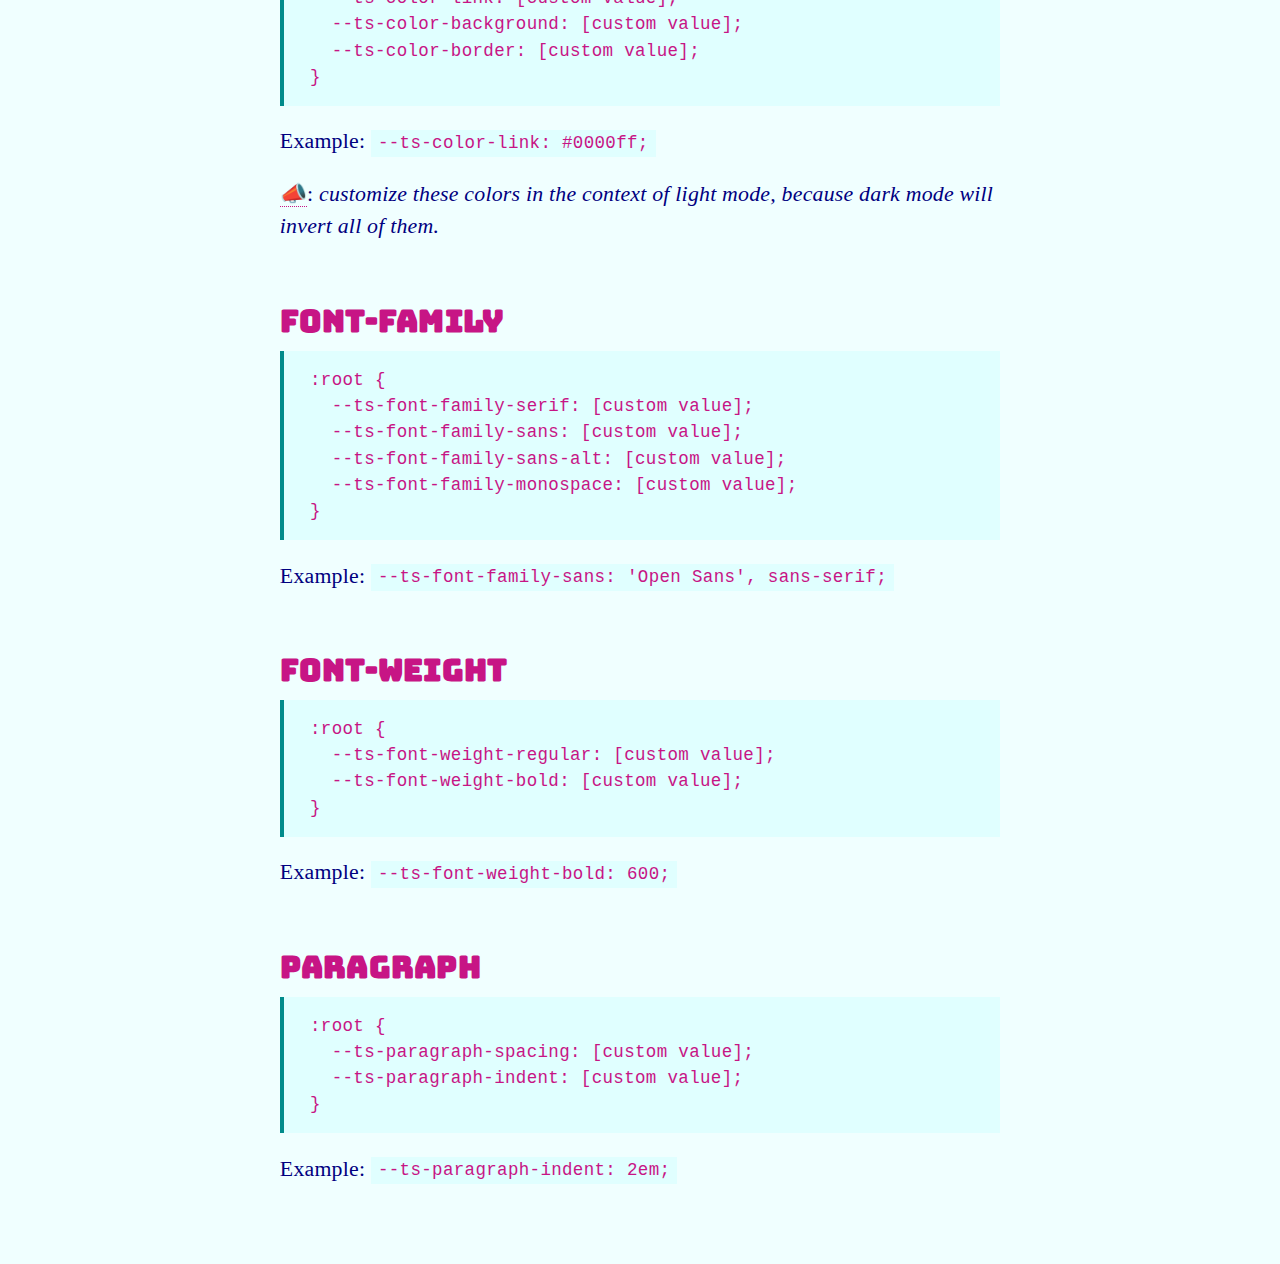
==== commit ec301ff1: "docs: finish writing and proof reading" ====
--- a/customize.html
+++ b/customize.html
@@ -3,21 +3,22 @@
 <head>
   <meta charset="UTF-8" />
   <title>Customize | Typesettings.css</title>
-  <link rel="stylesheet" href="src/styles/typesettings.css">
+  <link rel="stylesheet" href="src/styles/typesettings.css" preload>
   <style>
-    @import url('https://fonts.googleapis.com/css?family=Bitter:400,400i,700|Coda:400,800&display=swap');
+    @import url('https://fonts.googleapis.com/css?family=Bungee|Coda:400,800&display=swap');
     :root {
-      --ts-color-heading: darkmagenta;
+      --ts-color-heading: mediumvioletred;
       --ts-color-body: navy;
-      --ts-color-background: cyan;
-      --ts-color-muted: mediumblue;
+      --ts-color-link: mediumblue;
+      --ts-color-background: azure;
+      --ts-color-muted: darkcyan;
       --ts-color-subtle: lightcyan;
-      --ts-font-family-serif: 'Bitter', serif;
-      --ts-font-family-sans: 'Coda', sans-serif;
+      --ts-font-family-sans: 'Bungee', sans-serif;
       --ts-font-family-sans-alt: 'Coda', sans-serif;
       --ts-font-weight-regular: 400;
     }
   </style>
+  <meta name="description" content="Cusztomizing Typesettings.css with data attributes and CSS custom properties.">
 </head>
 <body>
   <a href="#content">
@@ -27,23 +28,14 @@
     <nav>
       <ul>
         <li>
-          <a href="index.html">
-            <strong>Typesettings.css</strong>
-          </a>
+          <h1>
+            <a href="index.html">Typesettings.css</a> &raquo; <a href="customize.html" aria-current="page">Customize</a>
+          </h1>
         </li>
         <li>
           <ul>
             <li>
-              <a href="docs.html">Docs</a>
-            </li>
-            <li>
-              <a href="customize.html">Customize</a>
-            </li>
-            <li>
-              <a href="showcase.html">Showcase</a>
-            </li>
-            <li>
-              <a href="javascript:">Download</a>
+              <a href="javascript:" aria-label="Download the Typesettings.css file">Download</a>
             </li>
           </ul>
         </li>
@@ -56,9 +48,47 @@
             Easy Customization
           </h1>
           <h2>
-            Using <abbr aria-label="Cascading Stylesheet">CSS</abbr> custom properties
+            Data attribute &amp; <abbr aria-label="Cascading Stylesheet">CSS</abbr> custom properties
           </h2>
         </header>
+        <section aria-labelledby="data-typesettings">
+          <h3 id="data-typesettings">
+            data-typesettings
+          </h3>
+          <p>
+            There are various values you can pass to the <code>data-typesettings</code> attribute. Mix and match for the desired design effects.
+          </p>
+          <pre><code>&lt;div data-typesettings=&quot;sans-serif indented golden dark&quot;&gt;<br>&nbsp;&nbsp;&hellip;<br>&lt;/div&gt;</code></pre>
+          <figure>
+            <table>
+              <thead>
+                <tr>
+                  <th>Modifier</th>
+                  <th>Description</th>
+                </tr>
+              </thead>
+              <tbody>
+                <tr>
+                  <th>sans-serif</th>
+                  <td>Sets the body text to sans-serif and heading text to serif.</td>
+                </tr>
+                <tr>
+                  <th>indented</th>
+                  <td>Uses paragraph indents instead of paragraph spacing.</td>
+                </tr>
+                <tr>
+                  <th>golden</th>
+                  <td>Turns on the golden ratio between article width and white space and sets the optimal character count per line.</td>
+                </tr>
+                <tr>
+                  <th>dark</th>
+                  <td>Applies a dark theme to the content.</td>
+                </tr>
+              </tbody>
+            </table>
+          </figure>
+        </section>
+        <hr>
         <section aria-labelledby="props">
           <h3 id="props">
             Props
@@ -67,39 +97,45 @@
             You can easily customize the styles by defining the available <abbr aria-label="Cascading Stylesheet">CSS</abbr> custom properties (props) in the <code>:root</code>. Your own styles should come after <code>typesettings.css</code>.
           </p>
           <pre><code>&lt;link rel=&quot;stylesheet&quot; href=&quot;[path]/typesettings.css&quot;&gt;<br>&lt;style&gt;<br>&nbsp;&nbsp;:root {<br>&nbsp;&nbsp;&nbsp;&nbsp;&hellip;<br>&nbsp;&nbsp;}<br>&lt;/style&gt;</code></pre>
-        </section>
-        <hr>
-        <section aria-labelledby="colors">
-          <h3 id="colors">
-            Colors
-          </h3>
-          <pre><code>:root {<br>&nbsp;&nbsp;--ts-color-body: [custom value];<br>&nbsp;&nbsp;--ts-color-heading: [custom value];<br>&nbsp;&nbsp;--ts-color-link: [custom value];<br>&nbsp;&nbsp;--ts-color-background: [custom value];<br>&nbsp;&nbsp;--ts-color-border: [custom value];<br>}</code></pre>
-          <h5>Example</h5>
-          <pre><code>--ts-color-link: #0000ff;</code></pre>
-        </section>
-        <section aria-labelledby="font-family">
-          <h3 id="font-family">
-            Font-Family
-          </h3>
-          <pre><code>:root {<br>&nbsp;&nbsp;--ts-font-family-serif: [custom value];<br>&nbsp;&nbsp;--ts-font-family-sans: [custom value];<br>&nbsp;&nbsp;--ts-font-family-sans-alt: [custom value];<br>&nbsp;&nbsp;--ts-font-family-monospace: [custom value];<br>}</code></pre>
-          <h5>Example</h5>
-          <pre><code>--ts-font-family-sans: 'Open Sans', sans-serif;</code></pre>
-        </section>
-        <section aria-labelledby="font-weight">
-          <h3 id="font-weight">
-            Font-Weight
-          </h3>
-          <pre><code>:root {<br>&nbsp;&nbsp;--ts-font-weight-regular: [custom value];<br>&nbsp;&nbsp;--ts-font-weight-bold: [custom value];<br>}</code></pre>
-          <h5>Example</h5>
-          <pre><code>--ts-font-weight-bold: 600;</code></pre>
-        </section>
-        <section aria-labelledby="paragraph">
-          <h3 id="paragraph">
-            Paragraph
-          </h3>
-          <pre><code>:root {<br>&nbsp;&nbsp;--ts-paragraph-spacing: [custom value];<br>&nbsp;&nbsp;--ts-paragraph-indent: [custom value];<br>}</code></pre>
-          <h5>Example</h5>
-          <pre><code>--ts-paragraph-indent: 2em;</code></pre>
+          <section aria-labelledby="color">
+            <h4 id="color">
+              Color
+            </h4>
+            <pre><code>:root {<br>&nbsp;&nbsp;--ts-color-body: [custom value];<br>&nbsp;&nbsp;--ts-color-heading: [custom value];<br>&nbsp;&nbsp;--ts-color-link: [custom value];<br>&nbsp;&nbsp;--ts-color-background: [custom value];<br>&nbsp;&nbsp;--ts-color-border: [custom value];<br>}</code></pre>
+            <p>
+              Example: <code>--ts-color-link: #0000ff;</code>
+            </p>
+            <p>
+              <abbr aria-label="Note">📣</abbr>: <em>customize these colors in the context of light mode, because dark mode will invert all of them.</em>
+            </p>
+          </section>
+          <section aria-labelledby="font-family">
+            <h4 id="font-family">
+              Font-Family
+            </h4>
+            <pre><code>:root {<br>&nbsp;&nbsp;--ts-font-family-serif: [custom value];<br>&nbsp;&nbsp;--ts-font-family-sans: [custom value];<br>&nbsp;&nbsp;--ts-font-family-sans-alt: [custom value];<br>&nbsp;&nbsp;--ts-font-family-monospace: [custom value];<br>}</code></pre>
+            <p>
+              Example: <code>--ts-font-family-sans: 'Open Sans', sans-serif;</code>
+            </p>
+          </section>
+          <section aria-labelledby="font-weight">
+            <h4 id="font-weight">
+              Font-Weight
+            </h4>
+            <pre><code>:root {<br>&nbsp;&nbsp;--ts-font-weight-regular: [custom value];<br>&nbsp;&nbsp;--ts-font-weight-bold: [custom value];<br>}</code></pre>
+            <p>
+              Example: <code>--ts-font-weight-bold: 600;</code>
+            </p>
+          </section>
+          <section aria-labelledby="paragraph">
+            <h4 id="paragraph">
+              Paragraph
+            </h4>
+            <pre><code>:root {<br>&nbsp;&nbsp;--ts-paragraph-spacing: [custom value];<br>&nbsp;&nbsp;--ts-paragraph-indent: [custom value];<br>}</code></pre>
+            <p>
+              Example: <code>--ts-paragraph-indent: 2em;</code>
+            </p>
+          </section>
         </section>
       </article>
     </main>
--- a/src/styles/typesettings.css
+++ b/src/styles/typesettings.css
@@ -1 +1 @@
-﻿:root{--ts-color-body: #464646;--ts-color-heading: black;--ts-color-link: black;--ts-color-background: #f6f6f6;--ts-color-border: #e7e7e7;--ts-color-muted: #666;--ts-color-subtle: #ececec;--ts-font-family-serif: "Georgia", "Garamond", "Times", serif;--ts-font-family-sans: -apple-system, BlinkMacSystemFont, "Segoe UI", "Roboto", "Oxygen", "Ubuntu", "Cantarell", "Fira Sans", "Droid Sans", "Helvetica Neue", sans-serif;--ts-font-family-sans-alt: "Verdana", sans-serif;--ts-font-family-monospace: monospace, monospace;--ts-font-weight-bold: 800;--ts-font-weight-regular: 300;--ts-font-size: calc(15px + 0.25vw);--ts-font-size-xsmall: 0.7em;--ts-font-size-small: 0.8em;--ts-font-size-medium: 1em;--ts-font-size-large: 1.2em;--ts-font-size-xlarge: 1.4em;--ts-font-size-xxlarge: 1.8em;--ts-font-size-lede: var(--ts-font-size-xlarge);--ts-paragraph-spacing: 0.9em;--ts-paragraph-indent: 1.5em;--ts-line-height-heading: 1.25;--ts-line-height-body: 1.5;--ts-border: 6px double var(--ts-color-border)}*,*:before,*:after{box-sizing:border-box;font-feature-settings:"kern";-webkit-font-kerning:normal;font-kerning:normal;-moz-osx-font-smoothing:grayscale !important;-webkit-font-smoothing:antialiased !important}body{margin:0}body>a:first-child{display:block;padding:.5em;text-align:center;font-weight:bold;border:2px dashed}body>a:first-child:not(:focus){position:absolute;width:1px;height:1px;margin:-1px;padding:0;white-space:nowrap;border:0;clip:rect(0 0 0 0);-webkit-clip-path:inset(50%);clip-path:inset(50%);overflow:hidden}:lang(en) q{quotes:"“" "”" "‘" "’"}:lang(zh-Hant) q,:lang(ja) q{quotes:"「" "」" "『" "』"}:lang(fr) q{quotes:"« " " »"}:lang(de) q{quotes:"»" "«" "‹" "›"}[data-typesettings]{min-height:100vh;color:var(--ts-color-body);line-height:var(--ts-line-height-body);letter-spacing:.01em;font-family:var(--ts-font-family-serif);font-weight:var(--ts-font-weight-regular);font-size:var(--ts-font-size);background-color:var(--ts-color-background)}@media(min-width: 50em){[data-typesettings]{font-size:calc(var(--ts-font-size) * 1.1)}}@media(min-width: 62.5em){[data-typesettings]{font-size:calc(var(--ts-font-size) * 1.2)}}[data-typesettings] a{text-decoration:none;border-bottom:var(--ts-border)}[data-typesettings] a:link{color:var(--ts-color-link)}[data-typesettings] a:visited{color:var(--ts-color-muted)}[data-typesettings] a:hover,[data-typesettings] a:visited:hover,[data-typesettings] a:focus{color:var(--ts-color-muted)}[data-typesettings] a:active{position:relative;top:1px}[data-typesettings] h1,[data-typesettings] h2,[data-typesettings] h3,[data-typesettings] h4,[data-typesettings] h5,[data-typesettings] h6,[data-typesettings] dt,[data-typesettings] thead th,[data-typesettings] figcaption,[data-typesettings] blockquote{font-family:var(--ts-font-family-sans)}[data-typesettings] h1,[data-typesettings] h2,[data-typesettings] h3,[data-typesettings] h4,[data-typesettings] h5,[data-typesettings] h6{margin-top:var(--ts-paragraph-spacing);color:var(--ts-color-heading);font-weight:var(--ts-font-weight-bold)}[data-typesettings] h1:first-child,[data-typesettings] h2:first-child,[data-typesettings] h3:first-child,[data-typesettings] h4:first-child,[data-typesettings] h5:first-child,[data-typesettings] h6:first-child{margin-top:0}[data-typesettings] h1:last-child,[data-typesettings] h2:last-child,[data-typesettings] h3:last-child,[data-typesettings] h4:last-child,[data-typesettings] h5:last-child,[data-typesettings] h6:last-child{margin-bottom:0}[data-typesettings] h2,[data-typesettings] h3,[data-typesettings] h4,[data-typesettings] h5,[data-typesettings] h6{margin-bottom:calc(var(--ts-paragraph-spacing) / -2);line-height:var(--ts-line-height-heading)}[data-typesettings] h1,[data-typesettings] h2{line-height:calc(var(--ts-line-height-heading) * 0.8);-webkit-hyphens:auto;-ms-hyphens:auto;hyphens:auto}[data-typesettings] h1{margin-bottom:0;font-size:var(--ts-font-size-xxlarge)}@media(min-width: 50em){[data-typesettings] h1{letter-spacing:-0.01em;font-size:calc(var(--ts-font-size-xxlarge) * 1.28)}}@media(min-width: 62.5em){[data-typesettings] h1{letter-spacing:-0.02em;font-size:calc(var(--ts-font-size-xxlarge) * 1.56)}}[data-typesettings] h1:first-child{text-align:center}[data-typesettings] h1:first-child+h2{margin-bottom:0;color:var(--ts-color-muted);letter-spacing:.06em;text-transform:uppercase;text-align:center;font-family:var(--ts-font-family-sans-alt);font-weight:var(--ts-font-weight-regular);font-size:var(--ts-font-size-xsmall)}@media(min-width: 50em){[data-typesettings] h1:first-child+h2{font-size:calc(var(--ts-font-size-xsmall) * 1.14)}}@media(min-width: 62.5em){[data-typesettings] h1:first-child+h2{font-size:calc(var(--ts-font-size-xsmall) * 1.29)}}[data-typesettings] h1:first-child+h2+p{color:var(--ts-color-heading);font-size:var(--ts-font-size-lede)}[data-typesettings] h2{font-size:var(--ts-font-size-xlarge)}@media(min-width: 50em){[data-typesettings] h2{font-size:calc(var(--ts-font-size-xlarge) * 1.29)}}@media(min-width: 62.5em){[data-typesettings] h2{letter-spacing:-0.01em;font-size:calc(var(--ts-font-size-xlarge) * 1.57)}}[data-typesettings] h3{font-size:var(--ts-font-size-large)}@media(min-width: 50em){[data-typesettings] h3{font-size:calc(var(--ts-font-size-large) * 1.17)}}@media(min-width: 62.5em){[data-typesettings] h3{font-size:calc(var(--ts-font-size-large) * 1.5)}}[data-typesettings] h4{font-size:var(--ts-font-size-medium)}@media(min-width: 50em){[data-typesettings] h4{font-size:calc(var(--ts-font-size-medium) * 1.1)}}@media(min-width: 62.5em){[data-typesettings] h4{font-size:calc(var(--ts-font-size-medium) * 1.4)}}[data-typesettings] h5{margin-top:calc(var(--ts-paragraph-spacing) * 1.28);font-size:var(--ts-font-size-small)}@media(min-width: 50em){[data-typesettings] h5{margin-top:calc(var(--ts-paragraph-spacing) * 1.11);font-size:calc(var(--ts-font-size-small) * 1.125)}}@media(min-width: 62.5em){[data-typesettings] h5{font-size:calc(var(--ts-font-size-small) * 1.375)}}[data-typesettings] h6{margin-top:calc(var(--ts-paragraph-spacing) * 1.44);text-transform:uppercase;letter-spacing:.01em;font-size:var(--ts-font-size-xsmall)}@media(min-width: 50em){[data-typesettings] h6{margin-top:calc(var(--ts-paragraph-spacing) * 1.28)}}@media(min-width: 62.5em){[data-typesettings] h6{margin-top:calc(var(--ts-paragraph-spacing) * 1.11);font-size:calc(var(--ts-font-size-xsmall) * 1.14)}}[data-typesettings] header[role=banner] p:first-of-type:first-letter{float:left;-webkit-margin-end:.15em;margin-inline-end:.15em;padding:0 .2em;line-height:var(--ts-line-height-heading);text-transform:uppercase;font-weight:var(--ts-font-weight-bold);font-size:calc(var(--ts-font-size-lede) * 2.2);border:var(--ts-border)}[dir=rtl] [data-typesettings] header[role=banner] p:first-of-type:first-letter{float:right}@-moz-document url-prefix(){[data-typesettings] header[role=banner] p:first-of-type:first-letter{padding:.3em .2em}}[data-typesettings] p,[data-typesettings] dl,[data-typesettings] hr,[data-typesettings] ol,[data-typesettings] ul,[data-typesettings] nav,[data-typesettings] footer,[data-typesettings] details,[data-typesettings] fieldset,[data-typesettings] progress,[data-typesettings] article aside{margin-top:var(--ts-paragraph-spacing);-webkit-margin-end:0;margin-inline-end:0;margin-bottom:0;-webkit-margin-start:0;margin-inline-start:0}[data-typesettings] p:first-child,[data-typesettings] dl:first-child,[data-typesettings] hr:first-child,[data-typesettings] ol:first-child,[data-typesettings] ul:first-child,[data-typesettings] nav:first-child,[data-typesettings] footer:first-child,[data-typesettings] details:first-child,[data-typesettings] fieldset:first-child,[data-typesettings] progress:first-child,[data-typesettings] article aside:first-child{margin-top:0}[data-typesettings] blockquote,[data-typesettings] figure,[data-typesettings] header,[data-typesettings] form,[data-typesettings] pre{margin-top:calc(var(--ts-paragraph-spacing) * 1.25);-webkit-margin-end:0;margin-inline-end:0;margin-bottom:0;-webkit-margin-start:0;margin-inline-start:0}[data-typesettings] blockquote:first-child,[data-typesettings] figure:first-child,[data-typesettings] header:first-child,[data-typesettings] form:first-child,[data-typesettings] pre:first-child{margin-top:0}[data-typesettings] ul,[data-typesettings] ol{padding:0}[data-typesettings] ul ul,[data-typesettings] ul ol,[data-typesettings] ol ul,[data-typesettings] ol ol{margin-top:0;-webkit-padding-start:var(--ts-paragraph-indent);padding-inline-start:var(--ts-paragraph-indent)}[data-typesettings] li{margin-top:calc(var(--ts-paragraph-spacing) / 3)}[data-typesettings] li:first-child{margin-top:0}[data-typesettings] ol[data-comfortable] li,[data-typesettings] ul[data-comfortable] li{margin-top:calc(var(--ts-paragraph-spacing) * 1.5)}[data-typesettings] ol[data-comfortable] li:first-child,[data-typesettings] ul[data-comfortable] li:first-child{margin-top:0}[data-typesettings] dt{margin-top:calc(var(--ts-paragraph-spacing) / 2);font-weight:var(--ts-font-weight-bold)}[data-typesettings] dt:first-child{margin-top:0}[data-typesettings] dd{margin:0;-webkit-padding-start:var(--ts-paragraph-indent);padding-inline-start:var(--ts-paragraph-indent);letter-spacing:-0.02em;font-family:var(--ts-font-family-monospace);font-size:var(--ts-font-size-small);border-left:var(--ts-border)}[dir=rtl] [data-typesettings] dd{border-right:var(--ts-border);border-left:none}[data-typesettings] figure{text-align:center}[data-typesettings] figure img{max-width:100%;height:auto}[data-typesettings] figure figcaption{margin-top:calc(var(--ts-paragraph-spacing) / 4);color:var(--ts-color-muted);font-size:var(--ts-font-size-xsmall)}[data-typesettings] blockquote{padding:var(--ts-paragraph-spacing) var(--ts-paragraph-indent);color:var(--ts-color-heading);font-weight:var(--ts-font-weight-bold);border-top:var(--ts-border);border-bottom:var(--ts-border)}[data-typesettings] blockquote>p{max-width:25ch;font-size:var(--ts-font-size-large)}@media(min-width: 50em){[data-typesettings] blockquote>p{font-size:calc(var(--ts-font-size-large) * 1.08)}}@media(min-width: 62.5em){[data-typesettings] blockquote>p{font-size:calc(var(--ts-font-size-large) * 1.25)}}[data-typesettings] blockquote q:before,[data-typesettings] blockquote q:after{color:var(--ts-color-muted);font-family:var(--ts-font-family-serif);font-weight:var(--ts-font-weight-bold)}:lang(en):not([dir=rtl]) [data-typesettings] blockquote q:before,:lang(en):not([dir=rtl]) [data-typesettings] blockquote q:after{position:absolute;z-index:0}:lang(en):not([dir=rtl]) [data-typesettings] blockquote q:before{transform:translateX(-105%)}[dir=rtl] :lang(en):not([dir=rtl]) [data-typesettings] blockquote q:before{transform:translateX(105%)}:lang(en):not([dir=rtl]) [data-typesettings] blockquote q:after{transform:translateX(5%)}[dir=rtl] :lang(en):not([dir=rtl]) [data-typesettings] blockquote q:after{transform:translateX(-5%)}:lang(en):not([dir=rtl]) [data-typesettings] blockquote q q:before,:lang(en):not([dir=rtl]) [data-typesettings] blockquote q q:after{position:static;transform:none}[data-typesettings] code{padding:.2em .4em;color:var(--ts-color-heading);letter-spacing:.02em;vertical-align:baseline;font-size:var(--ts-font-size-small);background-color:var(--ts-color-subtle)}[data-typesettings] pre{white-space:nowrap}[data-typesettings] pre code{display:block;max-height:80vh;margin:0;padding:var(--ts-paragraph-spacing) var(--ts-paragraph-indent);white-space:inherit;overflow:auto;-webkit-overflow-scrolling:touch;border-left:4px solid var(--ts-color-muted)}[data-typesettings] hr{display:block;height:1px;padding:0;border:0;border-top:2px solid var(--ts-color-border)}[data-typesettings] address{display:inline-block}[data-typesettings] small{font-size:var(--ts-font-size-small)}[data-typesettings] abbr{position:relative;color:var(--ts-color-heading);cursor:help;border-bottom:1px dotted}[data-typesettings] abbr:after{content:attr(aria-label);display:none;position:absolute;top:0;left:50%;transform:translate3d(-50%, -100%, 0);padding:.2em .4em;color:var(--ts-color-background);line-height:var(--ts-line-height-heading);font-family:var(--ts-font-family-sans-alt);font-size:var(--ts-font-size-xsmall);border:2px solid var(--ts-color-background);background-color:var(--ts-color-heading)}[data-typesettings] abbr:hover:after{display:block}[data-typesettings] button,[data-typesettings] input,[data-typesettings] optgroup,[data-typesettings] select,[data-typesettings] textarea{margin:0;line-height:var(--ts-line-height-heading);font-size:var(--ts-font-size-medium)}[data-typesettings] input,[data-typesettings] optgroup,[data-typesettings] select,[data-typesettings] textarea{font-family:var(--ts-font-family-monospace)}[data-typesettings] input[type=text],[data-typesettings] input[type=color],[data-typesettings] input[type=date],[data-typesettings] input[type=datetime-local],[data-typesettings] input[type=email],[data-typesettings] input[type=month],[data-typesettings] input[type=number],[data-typesettings] input[type=password],[data-typesettings] input[type=search],[data-typesettings] input[type=tel],[data-typesettings] input[type=time],[data-typesettings] input[type=url],[data-typesettings] input[type=week],[data-typesettings] textarea,[data-typesettings] optgroup,[data-typesettings] select{padding:1px 7px 2px 7px}[data-typesettings] input[type=text],[data-typesettings] input[type=color],[data-typesettings] input[type=date],[data-typesettings] input[type=datetime-local],[data-typesettings] input[type=email],[data-typesettings] input[type=month],[data-typesettings] input[type=number],[data-typesettings] input[type=password],[data-typesettings] input[type=search],[data-typesettings] input[type=tel],[data-typesettings] input[type=time],[data-typesettings] input[type=url],[data-typesettings] input[type=week],[data-typesettings] textarea{display:inline-flex;max-width:100%;border-width:1px;border-style:solid;border-color:#d8d8d8 #d1d1d1 #bababa}[data-typesettings] button,[data-typesettings] input{overflow:visible}[data-typesettings] button,[data-typesettings] select{text-transform:none}[data-typesettings] button,[data-typesettings] [type=button],[data-typesettings] [type=reset],[data-typesettings] [type=submit],[data-typesettings] ::-webkit-file-upload-button{letter-spacing:-0.02em;cursor:pointer;font-family:var(--ts-font-family-monospace);font-weight:var(--ts-font-weight-regular);-webkit-appearance:button}[data-typesettings] button::-moz-focus-inner,[data-typesettings] [type=button]::-moz-focus-inner,[data-typesettings] [type=reset]::-moz-focus-inner,[data-typesettings] [type=submit]::-moz-focus-inner{padding:0;border-style:none}[data-typesettings] button:-moz-focusring,[data-typesettings] [type=button]:-moz-focusring,[data-typesettings] [type=reset]:-moz-focusring,[data-typesettings] [type=submit]:-moz-focusring{outline:1px dotted ButtonText}[data-typesettings] form{font-size:var(--ts-font-size-small)}[data-typesettings] fieldset{padding:calc(var(--ts-paragraph-spacing) / 2) calc(var(--ts-paragraph-indent) * 1.5) var(--ts-paragraph-spacing) calc(var(--ts-paragraph-indent) * 1.5);border:var(--ts-border)}[data-typesettings] legend{display:table;max-width:100%;padding:0;color:inherit;white-space:normal;line-height:1;text-transform:uppercase;letter-spacing:.05rem;font-family:var(--ts-font-family-monospace);font-weight:var(--ts-font-weight-bold);font-size:var(--ts-font-size-xsmall)}[data-typesettings] legend+*{margin-top:0}[data-typesettings] textarea{width:100%;overflow:auto}[data-typesettings] [type=checkbox],[data-typesettings] [type=radio]{padding:0}[data-typesettings] [type=number]::-webkit-inner-spin-button,[data-typesettings] [type=number]::-webkit-outer-spin-button{height:auto}[data-typesettings] [type=search]{outline-offset:-2px;-webkit-appearance:textfield}[data-typesettings] [type=search]::-webkit-search-decoration{-webkit-appearance:none}[data-typesettings] label{cursor:pointer;letter-spacing:-0.02em;font-family:var(--ts-font-family-monospace)}[data-typesettings] progress{width:100%}[data-typesettings] summary{display:flex;align-items:center;position:relative;z-index:0;cursor:pointer;-webkit-user-select:none;-moz-user-select:none;-ms-user-select:none;user-select:none;outline:none}[data-typesettings] summary::-webkit-details-marker{display:none}[data-typesettings] summary:before{content:"❯";position:absolute;top:50%;left:0;transform:translate3d(calc(-100% - var(--ts-paragraph-indent) / 2), -50%, 0) rotate(90deg);color:var(--ts-color-muted);font-size:.8em}[dir=rtl] [data-typesettings] summary:before{right:0;left:auto;transform:translate3d(calc(100% + var(--ts-paragraph-indent) / 2), -50%, 0) rotate(90deg)}[data-typesettings] summary:focus{border:1px dashed var(--ts-color-muted)}[data-typesettings] details[open]>summary{margin-bottom:calc(var(--ts-paragraph-spacing) / -2)}[data-typesettings] details[open]>summary:before{transform:translate3d(calc(-100% - var(--ts-paragraph-indent) / 2), -50%, 0) rotate(270deg)}[dir=rtl] [data-typesettings] details[open]>summary:before{transform:translate3d(calc(100% + var(--ts-paragraph-indent) / 2), -50%, 0) rotate(270deg)}[data-typesettings] template,[data-typesettings] [hidden]{display:none}[data-typesettings] table{min-width:calc(100% + var(--ts-paragraph-indent));-webkit-margin-end:calc(var(--ts-paragraph-indent) / -2);margin-inline-end:calc(var(--ts-paragraph-indent) / -2);-webkit-margin-start:calc(var(--ts-paragraph-indent) / -2);margin-inline-start:calc(var(--ts-paragraph-indent) / -2);font-family:var(--ts-font-family-monospace);font-size:var(--ts-font-size-xsmall)}[data-typesettings] tbody tr:hover{background-color:var(--ts-color-subtle)}[data-typesettings] th,[data-typesettings] td{padding-top:calc(var(--ts-paragraph-spacing) / 2);-webkit-padding-end:calc(var(--ts-paragraph-indent) / 2);padding-inline-end:calc(var(--ts-paragraph-indent) / 2);padding-bottom:calc(var(--ts-paragraph-spacing) / 2);-webkit-padding-start:calc(var(--ts-paragraph-indent) / 2);padding-inline-start:calc(var(--ts-paragraph-indent) / 2);text-align:start;vertical-align:baseline;border-bottom:2px solid var(--ts-color-border)}[data-typesettings] th:first-child,[data-typesettings] td:first-child{white-space:nowrap}[data-typesettings] th{padding-top:0;color:var(--ts-color-heading);white-space:nowrap;font-weight:var(--ts-font-weight-bold)}[data-typesettings] thead th{border-bottom-color:currentColor}[data-typesettings] article aside{padding:calc(var(--ts-paragraph-spacing) / 2);border:var(--ts-border)}@media(min-width: 50em){[data-typesettings] article aside{transform:translateY(calc(var(--ts-paragraph-spacing) / 6));float:right;width:10em;-webkit-margin-start:var(--ts-paragraph-indent);margin-inline-start:var(--ts-paragraph-indent);margin-bottom:calc(var(--ts-paragraph-spacing) / 2);background-color:var(--ts-color-background)}[dir=rtl] [data-typesettings] article aside{float:left}}[data-typesettings] article aside>*{font-size:var(--ts-font-size-small)}[data-typesettings] *+section,[data-typesettings] section+hr{margin-top:calc(var(--ts-paragraph-spacing) * 5)}[data-typesettings] *+section *+section,[data-typesettings] *+section section+hr,[data-typesettings] section+hr *+section,[data-typesettings] section+hr section+hr{margin-top:calc(var(--ts-paragraph-spacing) * 3)}[data-typesettings] *+section>*[id]:first-child,[data-typesettings] section+hr>*[id]:first-child{margin-top:-5rem;padding-top:5rem}[data-typesettings] header[role=banner]{-webkit-filter:invert(100%);filter:invert(100%);-webkit-margin-end:-5vw;margin-inline-end:-5vw;-webkit-margin-start:-5vw;margin-inline-start:-5vw;padding-top:calc(var(--ts-paragraph-spacing) * 3);-webkit-padding-end:5vw;padding-inline-end:5vw;padding-bottom:calc(var(--ts-paragraph-spacing) * 3);-webkit-padding-start:5vw;padding-inline-start:5vw;color:var(--ts-color-body);background-color:var(--ts-color-background)}[data-typesettings] header[role=banner] img:not([src*=".svg"]),[data-typesettings] header[role=banner] video,[data-typesettings] header[role=banner] embed,[data-typesettings] header[role=banner] iframe{-webkit-filter:invert(100%);filter:invert(100%)}[data-typesettings] nav{text-align:center}@media(min-width: 37.5em){[data-typesettings] nav{text-align:start;line-height:var(--ts-line-height-heading)}}[data-typesettings] nav ul{display:flex;align-items:baseline;flex-wrap:wrap;list-style:none}[data-typesettings] nav ul li{flex-grow:1;margin-top:0;-webkit-margin-end:0;margin-inline-end:0}@media(min-width: 37.5em){[data-typesettings] nav ul li{-webkit-margin-end:calc(var(--ts-paragraph-indent) / 2);margin-inline-end:calc(var(--ts-paragraph-indent) / 2)}}@media(min-width: 37.5em){[data-typesettings] nav ul li{flex-grow:0}}[data-typesettings] nav ul li:last-child{-webkit-margin-end:0;margin-inline-end:0}[data-typesettings] nav ul li ul{padding:0}@media(min-width: 37.5em){[data-typesettings] nav ul li ul li:last-child>a{padding:calc(var(--ts-paragraph-spacing) / 2) var(--ts-paragraph-indent);border:6px solid var(--ts-color-border);background-color:var(--ts-color-background)}}[data-typesettings] nav>ul{position:relative;right:50%;left:50%;width:100vw;-webkit-margin-end:-50vw;margin-inline-end:-50vw;-webkit-margin-start:-50vw;margin-inline-start:-50vw;justify-content:space-between;padding-top:calc(var(--ts-paragraph-spacing) / 2);-webkit-padding-end:var(--ts-paragraph-indent);padding-inline-end:var(--ts-paragraph-indent);padding-bottom:calc(var(--ts-paragraph-spacing) / 2);-webkit-padding-start:var(--ts-paragraph-indent);padding-inline-start:var(--ts-paragraph-indent);-webkit-backdrop-filter:blur(0.15em);backdrop-filter:blur(0.15em)}[data-typesettings] nav a{display:block;padding:calc(var(--ts-paragraph-spacing) / 2) calc(var(--ts-paragraph-indent) / 2);letter-spacing:.05em;text-transform:uppercase;text-shadow:0 0 .1em var(--ts-color-background),.1em 0 .1em var(--ts-color-background),0 .1em .1em var(--ts-color-background),0 -0.1em .1em var(--ts-color-background),-0.1em 0 .1em var(--ts-color-background);font-family:var(--ts-font-family-sans-alt);font-size:var(--ts-font-size-xsmall)}@media(min-width: 37.5em){[data-typesettings] nav a{padding:0}}[data-typesettings] nav a:visited{color:var(--ts-color-link)}[data-typesettings]>nav:first-child{position:-webkit-sticky;position:sticky;top:0;z-index:99999}[data-typesettings] main{position:relative;right:50%;left:50%;width:100vw;-webkit-margin-end:-50vw;margin-inline-end:-50vw;-webkit-margin-start:-50vw;margin-inline-start:-50vw;padding-top:calc(var(--ts-paragraph-spacing) * 3);-webkit-padding-end:10vw;padding-inline-end:10vw;padding-bottom:calc(var(--ts-paragraph-spacing) * 4);-webkit-padding-start:10vw;padding-inline-start:10vw}[data-typesettings] main:after,[data-typesettings] article:after,[data-typesettings] section:after{display:block;content:"";clear:both}[data-typesettings][data-typesettings*=dark]{-webkit-filter:invert(100%);filter:invert(100%);color:var(--ts-color-body) !important;background-color:var(--ts-color-background) !important}[data-typesettings][data-typesettings*=dark] img:not([src*=".svg"]),[data-typesettings][data-typesettings*=dark] video,[data-typesettings][data-typesettings*=dark] embed,[data-typesettings][data-typesettings*=dark] iframe{-webkit-filter:invert(100%);filter:invert(100%)}[data-typesettings][data-typesettings*=sans-serif]{letter-spacing:-0.01em;font-family:var(--ts-font-family-sans)}@media(min-width: 50em){[data-typesettings][data-typesettings*=sans-serif]{font-size:var(--ts-font-size)}}@media(min-width: 62.5em){[data-typesettings][data-typesettings*=sans-serif]{font-size:calc(var(--ts-font-size) * 1.1)}}[data-typesettings][data-typesettings*=sans-serif] h1,[data-typesettings][data-typesettings*=sans-serif] h2,[data-typesettings][data-typesettings*=sans-serif] h3,[data-typesettings][data-typesettings*=sans-serif] h4,[data-typesettings][data-typesettings*=sans-serif] h5,[data-typesettings][data-typesettings*=sans-serif] h6,[data-typesettings][data-typesettings*=sans-serif] dt,[data-typesettings][data-typesettings*=sans-serif] legend figcaption,[data-typesettings][data-typesettings*=sans-serif] blockquote{font-family:var(--ts-font-family-serif)}[data-typesettings][data-typesettings*=indented] p:first-of-type{text-indent:0}[data-typesettings][data-typesettings*=indented] p+p,[data-typesettings][data-typesettings*=indented] figure+p,[data-typesettings][data-typesettings*=indented] blockquote+p,[data-typesettings][data-typesettings*=indented] aside+p,[data-typesettings][data-typesettings*=indented] pre+p,[data-typesettings][data-typesettings*=indented] ul+p,[data-typesettings][data-typesettings*=indented] ol+p{text-indent:var(--ts-paragraph-indent)}[data-typesettings][data-typesettings*=indented] p+p{margin-top:0}@media(min-width: 50em){[data-typesettings][data-typesettings*=indented] p+aside,[data-typesettings][data-typesettings*=indented] aside+p{margin-top:0}}@media(min-width: 50em){[data-typesettings][data-typesettings*=golden]{-webkit-padding-end:19vw;padding-inline-end:19vw;-webkit-padding-start:19vw;padding-inline-start:19vw}[data-typesettings][data-typesettings*=golden] article{max-width:66ch;margin:0 auto}}/*# sourceMappingURL=typesettings.css.map */
+﻿:root{--ts-color-body: #464646;--ts-color-heading: black;--ts-color-link: var(--ts-color-heading);--ts-color-background: #f6f6f6;--ts-color-border: #e7e7e7;--ts-color-marker: #ffc50b;--ts-color-muted: #666;--ts-color-subtle: #ececec;--ts-font-family-serif: "Georgia", "Garamond", "Times", serif;--ts-font-family-sans: -apple-system, BlinkMacSystemFont, "Segoe UI", "Roboto", "Oxygen", "Ubuntu", "Cantarell", "Fira Sans", "Droid Sans", "Helvetica Neue", sans-serif;--ts-font-family-sans-alt: "Verdana", sans-serif;--ts-font-family-monospace: monospace, monospace;--ts-font-weight-bold: 800;--ts-font-weight-regular: 300;--ts-font-size: calc(15px + 0.25vw);--ts-font-size-xsmall: 0.7em;--ts-font-size-small: 0.8em;--ts-font-size-medium: 1em;--ts-font-size-large: 1.2em;--ts-font-size-xlarge: 1.4em;--ts-font-size-xxlarge: 1.8em;--ts-font-size-lede: var(--ts-font-size-xlarge);--ts-paragraph-spacing: 0.9em;--ts-paragraph-indent: 1.5em;--ts-line-height-heading: 1.25;--ts-line-height-body: 1.5;--ts-border: 6px double var(--ts-color-border)}*,*:before,*:after{box-sizing:border-box;font-feature-settings:"kern";-webkit-font-kerning:normal;font-kerning:normal;-moz-osx-font-smoothing:grayscale !important;-webkit-font-smoothing:antialiased !important}body{margin:0}body>a:first-child{display:block;padding:.5em;text-align:center;font-weight:bold;border:2px dashed}body>a:first-child:not(:focus){position:absolute;width:1px;height:1px;margin:-1px;padding:0;white-space:nowrap;border:0;clip:rect(0 0 0 0);-webkit-clip-path:inset(50%);clip-path:inset(50%);overflow:hidden}:lang(en) q{quotes:"“" "”" "‘" "’"}:lang(zh-Hant) q,:lang(ja) q{quotes:"「" "」" "『" "』"}[data-typesettings]{min-height:100vh;color:var(--ts-color-body);line-height:var(--ts-line-height-body);letter-spacing:.01em;font-family:var(--ts-font-family-serif);font-weight:var(--ts-font-weight-regular);font-size:var(--ts-font-size);background-color:var(--ts-color-background)}@media(min-width: 50em){[data-typesettings]{font-size:calc(var(--ts-font-size) * 1.1)}}@media(min-width: 62.5em){[data-typesettings]{font-size:calc(var(--ts-font-size) * 1.2)}}[data-typesettings] a{text-decoration:none;border-bottom:var(--ts-border)}[data-typesettings] a:link{color:var(--ts-color-link)}[data-typesettings] a:visited{color:var(--ts-color-muted)}[data-typesettings] a:hover,[data-typesettings] a:visited:hover,[data-typesettings] a:focus{color:var(--ts-color-muted)}[data-typesettings] a:active{position:relative;top:1px}[data-typesettings] h1,[data-typesettings] h2,[data-typesettings] h3,[data-typesettings] h4,[data-typesettings] h5,[data-typesettings] h6,[data-typesettings] dt,[data-typesettings] thead th,[data-typesettings] figcaption,[data-typesettings] blockquote{font-family:var(--ts-font-family-sans)}[data-typesettings] h1,[data-typesettings] h2,[data-typesettings] h3,[data-typesettings] h4,[data-typesettings] h5,[data-typesettings] h6{margin-top:var(--ts-paragraph-spacing);color:var(--ts-color-heading);font-weight:var(--ts-font-weight-bold)}[data-typesettings] h1:first-child,[data-typesettings] h2:first-child,[data-typesettings] h3:first-child,[data-typesettings] h4:first-child,[data-typesettings] h5:first-child,[data-typesettings] h6:first-child{margin-top:0}[data-typesettings] h1:last-child,[data-typesettings] h2:last-child,[data-typesettings] h3:last-child,[data-typesettings] h4:last-child,[data-typesettings] h5:last-child,[data-typesettings] h6:last-child{margin-bottom:0}[data-typesettings] h2,[data-typesettings] h3,[data-typesettings] h4,[data-typesettings] h5,[data-typesettings] h6{margin-bottom:calc(var(--ts-paragraph-spacing) / -2);line-height:var(--ts-line-height-heading)}[data-typesettings] h1,[data-typesettings] h2{line-height:calc(var(--ts-line-height-heading) * 0.8);-webkit-hyphens:auto;-ms-hyphens:auto;hyphens:auto}[data-typesettings] h1{margin-bottom:0;font-size:var(--ts-font-size-xxlarge)}@media(min-width: 50em){[data-typesettings] h1{letter-spacing:-0.01em;font-size:calc(var(--ts-font-size-xxlarge) * 1.28)}}@media(min-width: 62.5em){[data-typesettings] h1{letter-spacing:-0.02em;font-size:calc(var(--ts-font-size-xxlarge) * 1.56)}}[data-typesettings] h1:first-child{text-align:center}[data-typesettings] h1:first-child+h2{margin-bottom:0;color:var(--ts-color-muted);letter-spacing:.06em;text-transform:uppercase;text-align:center;font-family:var(--ts-font-family-sans-alt);font-weight:var(--ts-font-weight-regular);font-size:var(--ts-font-size-xsmall)}@media(min-width: 50em){[data-typesettings] h1:first-child+h2{font-size:calc(var(--ts-font-size-xsmall) * 1.14)}}@media(min-width: 62.5em){[data-typesettings] h1:first-child+h2{font-size:calc(var(--ts-font-size-xsmall) * 1.29)}}[data-typesettings] h1:first-child+h2+p{color:var(--ts-color-heading);font-size:var(--ts-font-size-lede)}[data-typesettings] h2{font-size:var(--ts-font-size-xlarge)}@media(min-width: 50em){[data-typesettings] h2{font-size:calc(var(--ts-font-size-xlarge) * 1.29)}}@media(min-width: 62.5em){[data-typesettings] h2{letter-spacing:-0.01em;font-size:calc(var(--ts-font-size-xlarge) * 1.57)}}[data-typesettings] h3{font-size:var(--ts-font-size-large)}@media(min-width: 50em){[data-typesettings] h3{font-size:calc(var(--ts-font-size-large) * 1.17)}}@media(min-width: 62.5em){[data-typesettings] h3{font-size:calc(var(--ts-font-size-large) * 1.5)}}[data-typesettings] h4{font-size:var(--ts-font-size-medium)}@media(min-width: 50em){[data-typesettings] h4{font-size:calc(var(--ts-font-size-medium) * 1.1)}}@media(min-width: 62.5em){[data-typesettings] h4{font-size:calc(var(--ts-font-size-medium) * 1.4)}}[data-typesettings] h5{margin-top:calc(var(--ts-paragraph-spacing) * 1.28);font-size:var(--ts-font-size-small)}@media(min-width: 50em){[data-typesettings] h5{margin-top:calc(var(--ts-paragraph-spacing) * 1.11);font-size:calc(var(--ts-font-size-small) * 1.125)}}@media(min-width: 62.5em){[data-typesettings] h5{font-size:calc(var(--ts-font-size-small) * 1.375)}}[data-typesettings] h6{margin-top:calc(var(--ts-paragraph-spacing) * 1.44);text-transform:uppercase;letter-spacing:.01em;font-size:var(--ts-font-size-xsmall)}@media(min-width: 50em){[data-typesettings] h6{margin-top:calc(var(--ts-paragraph-spacing) * 1.28)}}@media(min-width: 62.5em){[data-typesettings] h6{margin-top:calc(var(--ts-paragraph-spacing) * 1.11);font-size:calc(var(--ts-font-size-xsmall) * 1.14)}}[data-typesettings] header[role=banner] p:first-of-type:first-letter{float:left;-webkit-margin-end:.15em;margin-inline-end:.15em;padding:0 .2em;line-height:var(--ts-line-height-heading);text-transform:uppercase;font-weight:var(--ts-font-weight-bold);font-size:calc(var(--ts-font-size-lede) * 2.2);border:var(--ts-border)}[dir=rtl] [data-typesettings] header[role=banner] p:first-of-type:first-letter{float:right}@-moz-document url-prefix(){[data-typesettings] header[role=banner] p:first-of-type:first-letter{padding:.3em .2em}}[data-typesettings] p,[data-typesettings] dl,[data-typesettings] hr,[data-typesettings] ol,[data-typesettings] ul,[data-typesettings] nav,[data-typesettings] footer,[data-typesettings] details,[data-typesettings] fieldset,[data-typesettings] progress,[data-typesettings] article aside{margin-top:var(--ts-paragraph-spacing);-webkit-margin-end:0;margin-inline-end:0;margin-bottom:0;-webkit-margin-start:0;margin-inline-start:0}[data-typesettings] p:first-child,[data-typesettings] dl:first-child,[data-typesettings] hr:first-child,[data-typesettings] ol:first-child,[data-typesettings] ul:first-child,[data-typesettings] nav:first-child,[data-typesettings] footer:first-child,[data-typesettings] details:first-child,[data-typesettings] fieldset:first-child,[data-typesettings] progress:first-child,[data-typesettings] article aside:first-child{margin-top:0}[data-typesettings] blockquote,[data-typesettings] figure,[data-typesettings] header,[data-typesettings] form,[data-typesettings] pre{margin-top:calc(var(--ts-paragraph-spacing) * 1.25);-webkit-margin-end:0;margin-inline-end:0;margin-bottom:0;-webkit-margin-start:0;margin-inline-start:0}[data-typesettings] blockquote:first-child,[data-typesettings] figure:first-child,[data-typesettings] header:first-child,[data-typesettings] form:first-child,[data-typesettings] pre:first-child{margin-top:0}[data-typesettings] ul,[data-typesettings] ol{padding:0}[data-typesettings] ul ul,[data-typesettings] ul ol,[data-typesettings] ol ul,[data-typesettings] ol ol{margin-top:0;-webkit-padding-start:var(--ts-paragraph-indent);padding-inline-start:var(--ts-paragraph-indent)}[data-typesettings] li{margin-top:calc(var(--ts-paragraph-spacing) / 3)}[data-typesettings] li:first-child{margin-top:0}[data-typesettings] ol[data-comfortable] li,[data-typesettings] ul[data-comfortable] li{margin-top:calc(var(--ts-paragraph-spacing) * 1.5)}[data-typesettings] ol[data-comfortable] li:first-child,[data-typesettings] ul[data-comfortable] li:first-child{margin-top:0}[data-typesettings] dt{margin-top:calc(var(--ts-paragraph-spacing) / 2);font-weight:var(--ts-font-weight-bold)}[data-typesettings] dt:first-child{margin-top:0}[data-typesettings] dd{margin:0;-webkit-padding-start:var(--ts-paragraph-indent);padding-inline-start:var(--ts-paragraph-indent);letter-spacing:-0.02em;font-family:var(--ts-font-family-monospace);font-size:var(--ts-font-size-small);border-left:var(--ts-border)}[dir=rtl] [data-typesettings] dd{border-right:var(--ts-border);border-left:none}[data-typesettings] figure{text-align:center}[data-typesettings] figure img{max-width:100%;height:auto}[data-typesettings] figure figcaption{margin-top:calc(var(--ts-paragraph-spacing) / 4);color:var(--ts-color-muted);font-size:var(--ts-font-size-xsmall)}[data-typesettings] blockquote{padding:var(--ts-paragraph-spacing) var(--ts-paragraph-indent);color:var(--ts-color-heading);font-weight:var(--ts-font-weight-bold);border-top:var(--ts-border);border-bottom:var(--ts-border)}[data-typesettings] blockquote p{font-size:var(--ts-font-size-large)}@media(min-width: 50em){[data-typesettings] blockquote p{font-size:calc(var(--ts-font-size-large) * 1.08)}}@media(min-width: 62.5em){[data-typesettings] blockquote p{font-size:calc(var(--ts-font-size-large) * 1.25)}}[data-typesettings] blockquote q:before,[data-typesettings] blockquote q:after{color:var(--ts-color-muted);font-family:var(--ts-font-family-serif);font-weight:var(--ts-font-weight-bold)}:lang(en):not([dir=rtl]) [data-typesettings] blockquote p{max-width:30ch}:lang(en):not([dir=rtl]) [data-typesettings] blockquote q:before,:lang(en):not([dir=rtl]) [data-typesettings] blockquote q:after{z-index:0}:lang(en):not([dir=rtl]) [data-typesettings] blockquote q:before{position:absolute;transform:translateX(-105%)}[dir=rtl] :lang(en):not([dir=rtl]) [data-typesettings] blockquote q:before{transform:translateX(105%)}:lang(en):not([dir=rtl]) [data-typesettings] blockquote q:after{transform:translateX(5%)}[dir=rtl] :lang(en):not([dir=rtl]) [data-typesettings] blockquote q:after{transform:translateX(-5%)}:lang(en):not([dir=rtl]) [data-typesettings] blockquote q q:before,:lang(en):not([dir=rtl]) [data-typesettings] blockquote q q:after{position:static;transform:none}[data-typesettings] code{padding:.2em .4em;color:var(--ts-color-heading);letter-spacing:.02em;vertical-align:baseline;font-size:var(--ts-font-size-small);font-style:normal;background-color:var(--ts-color-subtle)}[data-typesettings] pre{white-space:nowrap}[data-typesettings] pre code{display:block;max-height:80vh;margin:0;padding:var(--ts-paragraph-spacing) var(--ts-paragraph-indent);white-space:inherit;overflow:auto;-webkit-overflow-scrolling:touch;border-left:4px solid var(--ts-color-muted)}[data-typesettings] hr{display:block;height:1px;padding:0;border:0;border-top:var(--ts-border)}[data-typesettings] address{display:inline-block}[data-typesettings] small{font-size:var(--ts-font-size-small)}[data-typesettings] mark{background-color:var(--ts-color-marker)}[data-typesettings] abbr{position:relative;color:var(--ts-color-heading);cursor:help;border-bottom:1px dotted}[data-typesettings] abbr:after{content:attr(aria-label);display:none;position:absolute;top:0;left:50%;transform:translate3d(-50%, -100%, 0);padding:.2em .4em;color:var(--ts-color-background);line-height:var(--ts-line-height-heading);font-family:var(--ts-font-family-sans-alt);font-size:var(--ts-font-size-xsmall);border:2px solid var(--ts-color-background);background-color:var(--ts-color-heading)}[data-typesettings] abbr:hover:after{display:block}[data-typesettings] button,[data-typesettings] input,[data-typesettings] optgroup,[data-typesettings] select,[data-typesettings] textarea{margin:0;line-height:var(--ts-line-height-heading);font-size:var(--ts-font-size-medium)}[data-typesettings] input,[data-typesettings] optgroup,[data-typesettings] select,[data-typesettings] textarea{font-family:var(--ts-font-family-monospace)}[data-typesettings] input[type=text],[data-typesettings] input[type=color],[data-typesettings] input[type=date],[data-typesettings] input[type=datetime-local],[data-typesettings] input[type=email],[data-typesettings] input[type=month],[data-typesettings] input[type=number],[data-typesettings] input[type=password],[data-typesettings] input[type=search],[data-typesettings] input[type=tel],[data-typesettings] input[type=time],[data-typesettings] input[type=url],[data-typesettings] input[type=week],[data-typesettings] textarea,[data-typesettings] optgroup,[data-typesettings] select{padding:1px 7px 2px 7px}[data-typesettings] input[type=text],[data-typesettings] input[type=color],[data-typesettings] input[type=date],[data-typesettings] input[type=datetime-local],[data-typesettings] input[type=email],[data-typesettings] input[type=month],[data-typesettings] input[type=number],[data-typesettings] input[type=password],[data-typesettings] input[type=search],[data-typesettings] input[type=tel],[data-typesettings] input[type=time],[data-typesettings] input[type=url],[data-typesettings] input[type=week],[data-typesettings] textarea{display:inline-flex;max-width:100%;border-width:1px;border-style:solid;border-color:#d8d8d8 #d1d1d1 #bababa}[data-typesettings] button,[data-typesettings] input{overflow:visible}[data-typesettings] button,[data-typesettings] select{text-transform:none}[data-typesettings] button,[data-typesettings] [type=button],[data-typesettings] [type=reset],[data-typesettings] [type=submit],[data-typesettings] ::-webkit-file-upload-button{letter-spacing:-0.02em;cursor:pointer;font-family:var(--ts-font-family-monospace);font-weight:var(--ts-font-weight-regular);-webkit-appearance:button}[data-typesettings] button::-moz-focus-inner,[data-typesettings] [type=button]::-moz-focus-inner,[data-typesettings] [type=reset]::-moz-focus-inner,[data-typesettings] [type=submit]::-moz-focus-inner{padding:0;border-style:none}[data-typesettings] button:-moz-focusring,[data-typesettings] [type=button]:-moz-focusring,[data-typesettings] [type=reset]:-moz-focusring,[data-typesettings] [type=submit]:-moz-focusring{outline:1px dotted ButtonText}[data-typesettings] form{font-size:var(--ts-font-size-small)}[data-typesettings] fieldset{padding:calc(var(--ts-paragraph-spacing) / 1.5) calc(var(--ts-paragraph-indent) * 1.5) var(--ts-paragraph-spacing) calc(var(--ts-paragraph-indent) * 1.5);border:var(--ts-border);background-color:var(--ts-color-subtle)}[data-typesettings] legend{display:table;max-width:100%;padding:0;color:inherit;white-space:normal;line-height:1;text-transform:uppercase;letter-spacing:.05rem;font-family:var(--ts-font-family-monospace);font-weight:var(--ts-font-weight-bold);font-size:var(--ts-font-size-xsmall)}[data-typesettings] legend+*{margin-top:0}[data-typesettings] textarea{width:100%;overflow:auto}[data-typesettings] [type=checkbox],[data-typesettings] [type=radio]{padding:0}[data-typesettings] [type=number]::-webkit-inner-spin-button,[data-typesettings] [type=number]::-webkit-outer-spin-button{height:auto}[data-typesettings] [type=search]{outline-offset:-2px;-webkit-appearance:textfield}[data-typesettings] [type=search]::-webkit-search-decoration{-webkit-appearance:none}[data-typesettings] label{cursor:pointer;letter-spacing:-0.02em;font-family:var(--ts-font-family-monospace)}[data-typesettings] progress{width:100%}[data-typesettings] summary{display:flex;align-items:center;position:relative;z-index:0;cursor:pointer;-webkit-user-select:none;-moz-user-select:none;-ms-user-select:none;user-select:none;outline:none}[data-typesettings] summary::-webkit-details-marker{display:none}[data-typesettings] summary:before{content:"❯";position:absolute;top:50%;left:0;transform:translate3d(calc(-100% - var(--ts-paragraph-indent) / 2), -50%, 0) rotate(90deg);color:var(--ts-color-muted);font-size:.8em}[dir=rtl] [data-typesettings] summary:before{right:0;left:auto;transform:translate3d(calc(100% + var(--ts-paragraph-indent) / 2), -50%, 0) rotate(90deg)}[data-typesettings] summary:focus{border:1px dashed var(--ts-color-muted)}[data-typesettings] details[open]>summary{margin-bottom:calc(var(--ts-paragraph-spacing) / -2)}[data-typesettings] details[open]>summary:before{transform:translate3d(calc(-100% - var(--ts-paragraph-indent) / 2), -50%, 0) rotate(270deg)}[dir=rtl] [data-typesettings] details[open]>summary:before{transform:translate3d(calc(100% + var(--ts-paragraph-indent) / 2), -50%, 0) rotate(270deg)}[data-typesettings] template,[data-typesettings] [hidden]{display:none}[data-typesettings] table{min-width:calc(100% + var(--ts-paragraph-indent));-webkit-margin-end:calc(var(--ts-paragraph-indent) / -2);margin-inline-end:calc(var(--ts-paragraph-indent) / -2);-webkit-margin-start:calc(var(--ts-paragraph-indent) / -2);margin-inline-start:calc(var(--ts-paragraph-indent) / -2);font-family:var(--ts-font-family-monospace);font-size:var(--ts-font-size-xsmall)}[data-typesettings] tbody tr:hover{background-color:var(--ts-color-subtle)}[data-typesettings] th,[data-typesettings] td{padding-top:calc(var(--ts-paragraph-spacing) / 2);-webkit-padding-end:calc(var(--ts-paragraph-indent) / 2);padding-inline-end:calc(var(--ts-paragraph-indent) / 2);padding-bottom:calc(var(--ts-paragraph-spacing) / 2);-webkit-padding-start:calc(var(--ts-paragraph-indent) / 2);padding-inline-start:calc(var(--ts-paragraph-indent) / 2);text-align:start;vertical-align:baseline;border-bottom:2px solid var(--ts-color-border)}[data-typesettings] th:first-child,[data-typesettings] td:first-child{white-space:nowrap}[data-typesettings] th{padding-top:0;color:var(--ts-color-heading);white-space:nowrap;font-weight:var(--ts-font-weight-bold)}[data-typesettings] thead th{border-bottom-color:currentColor}[data-typesettings] article aside{padding:calc(var(--ts-paragraph-spacing) / 2);border:var(--ts-border)}@media(min-width: 50em){[data-typesettings] article aside{transform:translateY(calc(var(--ts-paragraph-spacing) / 6));float:right;width:10em;-webkit-margin-start:var(--ts-paragraph-indent);margin-inline-start:var(--ts-paragraph-indent);margin-bottom:calc(var(--ts-paragraph-spacing) / 2);background-color:var(--ts-color-background)}[dir=rtl] [data-typesettings] article aside{float:left}}[data-typesettings] article aside>*{font-size:var(--ts-font-size-small)}[data-typesettings] *+section,[data-typesettings] section+hr{margin-top:calc(var(--ts-paragraph-spacing) * 5)}[data-typesettings] *+section *+section,[data-typesettings] *+section section+hr,[data-typesettings] section+hr *+section,[data-typesettings] section+hr section+hr{margin-top:calc(var(--ts-paragraph-spacing) * 3)}[data-typesettings] *+section>*[id]:first-child,[data-typesettings] section+hr>*[id]:first-child{margin-top:-5rem;padding-top:5rem}[data-typesettings] header[role=banner]{-webkit-filter:invert(100%);filter:invert(100%);-webkit-margin-end:-5vw;margin-inline-end:-5vw;-webkit-margin-start:-5vw;margin-inline-start:-5vw;padding-top:calc(var(--ts-paragraph-spacing) * 3);-webkit-padding-end:5vw;padding-inline-end:5vw;padding-bottom:calc(var(--ts-paragraph-spacing) * 3);-webkit-padding-start:5vw;padding-inline-start:5vw;color:var(--ts-color-body);background-color:var(--ts-color-background)}[data-typesettings] header[role=banner] img:not([src*=".svg"]),[data-typesettings] header[role=banner] video,[data-typesettings] header[role=banner] embed,[data-typesettings] header[role=banner] iframe{-webkit-filter:invert(100%);filter:invert(100%)}[data-typesettings] nav{text-align:center}@media(min-width: 37.5em){[data-typesettings] nav{text-align:start;line-height:var(--ts-line-height-heading)}}[data-typesettings] nav ul{display:flex;align-items:baseline;flex-wrap:wrap;list-style:none}[data-typesettings] nav ul li{flex-grow:1;margin-top:0;-webkit-margin-end:0;margin-inline-end:0}@media(min-width: 37.5em){[data-typesettings] nav ul li{-webkit-margin-end:calc(var(--ts-paragraph-indent) / 2);margin-inline-end:calc(var(--ts-paragraph-indent) / 2)}}@media(min-width: 37.5em){[data-typesettings] nav ul li{flex-grow:0}}[data-typesettings] nav ul li:last-child{-webkit-margin-end:0;margin-inline-end:0}[data-typesettings] nav ul li ul{padding:0}@media(min-width: 37.5em){[data-typesettings] nav ul li ul li:last-child>a{padding:calc(var(--ts-paragraph-spacing) / 2) var(--ts-paragraph-indent);border:6px solid var(--ts-color-border);background-color:var(--ts-color-background)}}[data-typesettings] nav>ul{position:relative;right:50%;left:50%;width:100vw;-webkit-margin-end:-50vw;margin-inline-end:-50vw;-webkit-margin-start:-50vw;margin-inline-start:-50vw;justify-content:space-between;padding-top:calc(var(--ts-paragraph-spacing) / 2);-webkit-padding-end:var(--ts-paragraph-indent);padding-inline-end:var(--ts-paragraph-indent);padding-bottom:calc(var(--ts-paragraph-spacing) / 2);-webkit-padding-start:var(--ts-paragraph-indent);padding-inline-start:var(--ts-paragraph-indent);-webkit-backdrop-filter:blur(0.1em);backdrop-filter:blur(0.1em)}[data-typesettings] nav>ul:before{content:"";position:absolute;top:0;right:0;z-index:-1;width:100%;height:100%;background-color:var(--ts-color-background);opacity:.8}[data-typesettings] nav a{display:inline-flex;padding:calc(var(--ts-paragraph-spacing) / 2) calc(var(--ts-paragraph-indent) / 2);letter-spacing:.05em;text-transform:uppercase;text-shadow:0 0 .1em var(--ts-color-background),.1em 0 .1em var(--ts-color-background),0 .1em .1em var(--ts-color-background),0 -0.1em .1em var(--ts-color-background),-0.1em 0 .1em var(--ts-color-background);font-family:var(--ts-font-family-sans-alt);font-size:var(--ts-font-size-xsmall);border:none}@media(min-width: 37.5em){[data-typesettings] nav a{padding:0}}[data-typesettings] nav a:visited{color:var(--ts-color-link)}[data-typesettings] nav h1{font-family:var(--ts-font-family-heading);font-size:var(--ts-font-size-small)}[data-typesettings] nav h1 a{font-family:inherit;font-size:inherit}[data-typesettings]>nav:first-child{position:-webkit-sticky;position:sticky;top:0;z-index:99999}[data-typesettings] main{position:relative;right:50%;left:50%;width:100vw;-webkit-margin-end:-50vw;margin-inline-end:-50vw;-webkit-margin-start:-50vw;margin-inline-start:-50vw;padding-top:calc(var(--ts-paragraph-spacing) * 3);-webkit-padding-end:10vw;padding-inline-end:10vw;padding-bottom:calc(var(--ts-paragraph-spacing) * 4);-webkit-padding-start:10vw;padding-inline-start:10vw}[data-typesettings] article{max-width:75em;margin:0 auto}[data-typesettings] main:after,[data-typesettings] article:after,[data-typesettings] section:after{display:block;content:"";clear:both}[data-typesettings][data-typesettings*=dark]{-webkit-filter:invert(100%);filter:invert(100%);color:var(--ts-color-body) !important;background-color:var(--ts-color-background) !important}[data-typesettings][data-typesettings*=dark] img:not([src*=".svg"]),[data-typesettings][data-typesettings*=dark] video,[data-typesettings][data-typesettings*=dark] embed,[data-typesettings][data-typesettings*=dark] iframe{-webkit-filter:invert(100%);filter:invert(100%)}[data-typesettings][data-typesettings*=sans-serif]{letter-spacing:-0.01em;font-family:var(--ts-font-family-sans)}@media(min-width: 50em){[data-typesettings][data-typesettings*=sans-serif]{font-size:var(--ts-font-size)}}@media(min-width: 62.5em){[data-typesettings][data-typesettings*=sans-serif]{font-size:calc(var(--ts-font-size) * 1.1)}}[data-typesettings][data-typesettings*=sans-serif] h1,[data-typesettings][data-typesettings*=sans-serif] h2,[data-typesettings][data-typesettings*=sans-serif] h3,[data-typesettings][data-typesettings*=sans-serif] h4,[data-typesettings][data-typesettings*=sans-serif] h5,[data-typesettings][data-typesettings*=sans-serif] h6,[data-typesettings][data-typesettings*=sans-serif] dt,[data-typesettings][data-typesettings*=sans-serif] legend figcaption,[data-typesettings][data-typesettings*=sans-serif] blockquote{font-family:var(--ts-font-family-serif)}[data-typesettings][data-typesettings*=indented] p:first-of-type{text-indent:0}[data-typesettings][data-typesettings*=indented] p+p,[data-typesettings][data-typesettings*=indented] figure+p,[data-typesettings][data-typesettings*=indented] blockquote+p,[data-typesettings][data-typesettings*=indented] aside+p,[data-typesettings][data-typesettings*=indented] pre+p,[data-typesettings][data-typesettings*=indented] ul+p,[data-typesettings][data-typesettings*=indented] ol+p{text-indent:var(--ts-paragraph-indent)}[data-typesettings][data-typesettings*=indented] p+p{margin-top:0}@media(min-width: 50em){[data-typesettings][data-typesettings*=indented] p+aside,[data-typesettings][data-typesettings*=indented] aside+p{margin-top:0}}@media(min-width: 50em){[data-typesettings][data-typesettings*=golden]{-webkit-padding-end:19vw;padding-inline-end:19vw;-webkit-padding-start:19vw;padding-inline-start:19vw}[data-typesettings][data-typesettings*=golden] article{max-width:66ch}}/*# sourceMappingURL=typesettings.css.map */
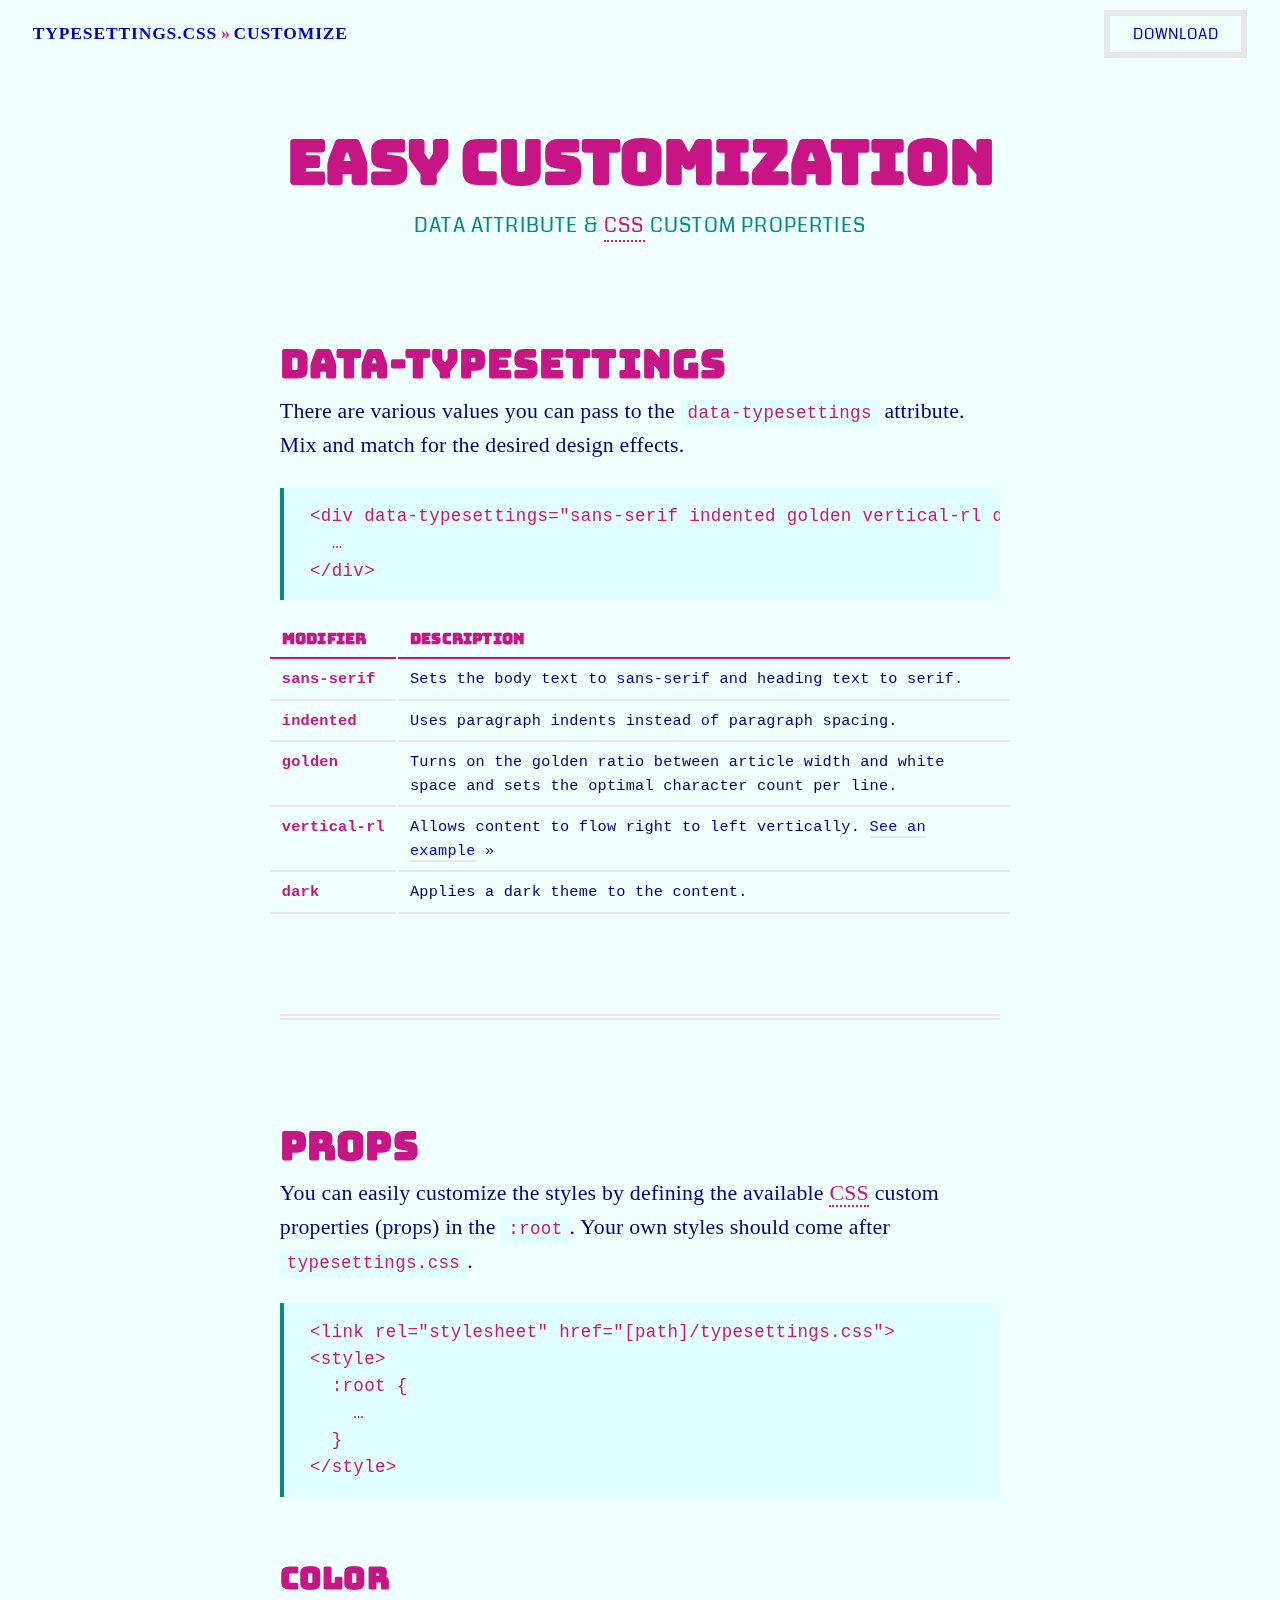
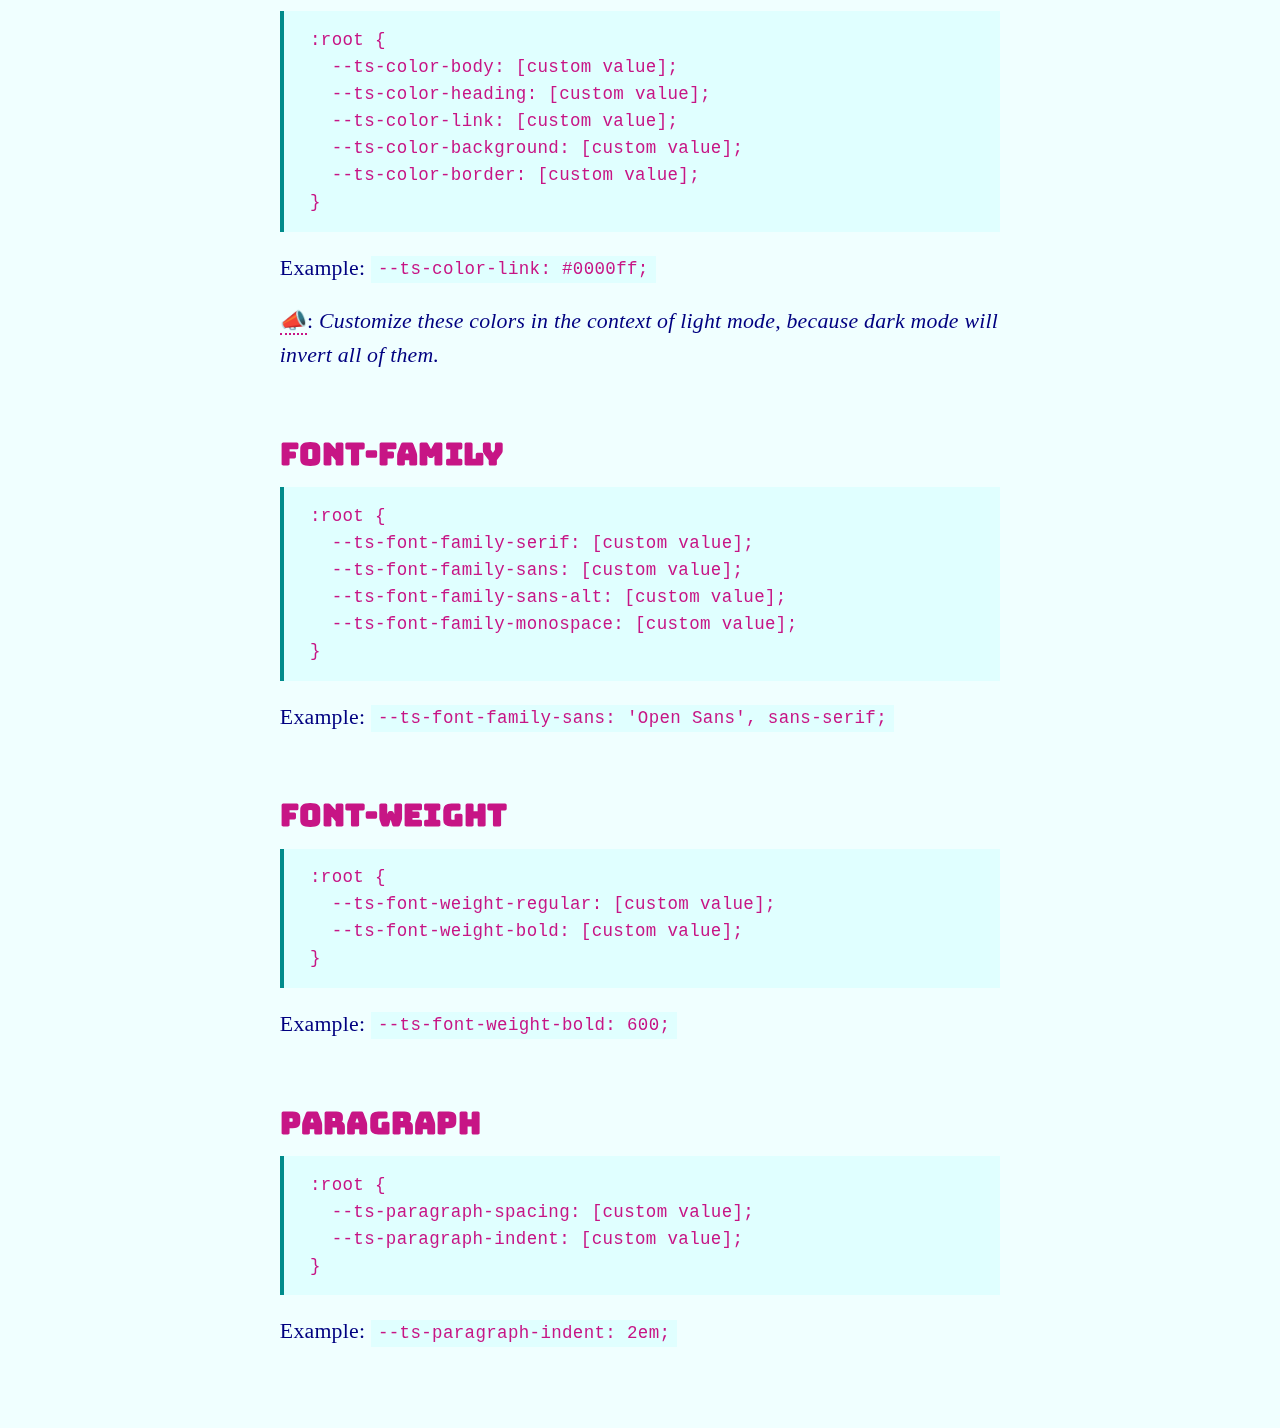
==== commit daa7c409: "styles: vertical writing mode" ====
--- a/customize.html
+++ b/customize.html
@@ -1,9 +1,13 @@
 <!DOCTYPE html>
 <html lang="en">
 <head>
-  <meta charset="UTF-8" />
+  <meta charset="utf-8">
+  <meta name="HandheldFriendly" content="True">
+  <meta name="MobileOptimized" content="320">
+  <meta name="viewport" content="width=device-width, initial-scale=1, minimum-scale=1, maximum-scale=3">
+  <meta http-equiv="cleartype" content="on">
   <title>Customize | Typesettings.css</title>
-  <link rel="stylesheet" href="src/styles/typesettings.css" preload>
+  <link rel="stylesheet" href="src/styles/typesettings.css">
   <style>
     @import url('https://fonts.googleapis.com/css?family=Bungee|Coda:400,800&display=swap');
     :root {
@@ -35,7 +39,7 @@
         <li>
           <ul>
             <li>
-              <a href="javascript:" aria-label="Download the Typesettings.css file">Download</a>
+              <a href="https://mikemai.net/typesettings/css/typesettings-2.0-min.css" aria-label="Download the Typesettings.css file">Download</a>
             </li>
           </ul>
         </li>
@@ -58,7 +62,7 @@
           <p>
             There are various values you can pass to the <code>data-typesettings</code> attribute. Mix and match for the desired design effects.
           </p>
-          <pre><code>&lt;div data-typesettings=&quot;sans-serif indented golden dark&quot;&gt;<br>&nbsp;&nbsp;&hellip;<br>&lt;/div&gt;</code></pre>
+          <pre><code>&lt;div data-typesettings=&quot;sans-serif indented golden vertical-rl dark&quot;&gt;<br>&nbsp;&nbsp;&hellip;<br>&lt;/div&gt;</code></pre>
           <figure>
             <table>
               <thead>
@@ -79,6 +83,10 @@
                 <tr>
                   <th>golden</th>
                   <td>Turns on the golden ratio between article width and white space and sets the optimal character count per line.</td>
+                </tr>
+                <tr>
+                  <th>vertical-rl</th>
+                  <td>Allows content to flow right to left vertically. <a href="showcase-noto.html">See an example</a> &raquo;</td>
                 </tr>
                 <tr>
                   <th>dark</th>
@@ -106,7 +114,7 @@
               Example: <code>--ts-color-link: #0000ff;</code>
             </p>
             <p>
-              <abbr aria-label="Note">📣</abbr>: <em>customize these colors in the context of light mode, because dark mode will invert all of them.</em>
+              <abbr aria-label="Note">📣</abbr>: <em>Customize these colors in the context of light mode, because dark mode will invert all of them.</em>
             </p>
           </section>
           <section aria-labelledby="font-family">
--- a/src/styles/typesettings.css
+++ b/src/styles/typesettings.css
@@ -1 +1 @@
-﻿:root{--ts-color-body: #464646;--ts-color-heading: black;--ts-color-link: var(--ts-color-heading);--ts-color-background: #f6f6f6;--ts-color-border: #e7e7e7;--ts-color-marker: #ffc50b;--ts-color-muted: #666;--ts-color-subtle: #ececec;--ts-font-family-serif: "Georgia", "Garamond", "Times", serif;--ts-font-family-sans: -apple-system, BlinkMacSystemFont, "Segoe UI", "Roboto", "Oxygen", "Ubuntu", "Cantarell", "Fira Sans", "Droid Sans", "Helvetica Neue", sans-serif;--ts-font-family-sans-alt: "Verdana", sans-serif;--ts-font-family-monospace: monospace, monospace;--ts-font-weight-bold: 800;--ts-font-weight-regular: 300;--ts-font-size: calc(15px + 0.25vw);--ts-font-size-xsmall: 0.7em;--ts-font-size-small: 0.8em;--ts-font-size-medium: 1em;--ts-font-size-large: 1.2em;--ts-font-size-xlarge: 1.4em;--ts-font-size-xxlarge: 1.8em;--ts-font-size-lede: var(--ts-font-size-xlarge);--ts-paragraph-spacing: 0.9em;--ts-paragraph-indent: 1.5em;--ts-line-height-heading: 1.25;--ts-line-height-body: 1.5;--ts-border: 6px double var(--ts-color-border)}*,*:before,*:after{box-sizing:border-box;font-feature-settings:"kern";-webkit-font-kerning:normal;font-kerning:normal;-moz-osx-font-smoothing:grayscale !important;-webkit-font-smoothing:antialiased !important}body{margin:0}body>a:first-child{display:block;padding:.5em;text-align:center;font-weight:bold;border:2px dashed}body>a:first-child:not(:focus){position:absolute;width:1px;height:1px;margin:-1px;padding:0;white-space:nowrap;border:0;clip:rect(0 0 0 0);-webkit-clip-path:inset(50%);clip-path:inset(50%);overflow:hidden}:lang(en) q{quotes:"“" "”" "‘" "’"}:lang(zh-Hant) q,:lang(ja) q{quotes:"「" "」" "『" "』"}[data-typesettings]{min-height:100vh;color:var(--ts-color-body);line-height:var(--ts-line-height-body);letter-spacing:.01em;font-family:var(--ts-font-family-serif);font-weight:var(--ts-font-weight-regular);font-size:var(--ts-font-size);background-color:var(--ts-color-background)}@media(min-width: 50em){[data-typesettings]{font-size:calc(var(--ts-font-size) * 1.1)}}@media(min-width: 62.5em){[data-typesettings]{font-size:calc(var(--ts-font-size) * 1.2)}}[data-typesettings] a{text-decoration:none;border-bottom:var(--ts-border)}[data-typesettings] a:link{color:var(--ts-color-link)}[data-typesettings] a:visited{color:var(--ts-color-muted)}[data-typesettings] a:hover,[data-typesettings] a:visited:hover,[data-typesettings] a:focus{color:var(--ts-color-muted)}[data-typesettings] a:active{position:relative;top:1px}[data-typesettings] h1,[data-typesettings] h2,[data-typesettings] h3,[data-typesettings] h4,[data-typesettings] h5,[data-typesettings] h6,[data-typesettings] dt,[data-typesettings] thead th,[data-typesettings] figcaption,[data-typesettings] blockquote{font-family:var(--ts-font-family-sans)}[data-typesettings] h1,[data-typesettings] h2,[data-typesettings] h3,[data-typesettings] h4,[data-typesettings] h5,[data-typesettings] h6{margin-top:var(--ts-paragraph-spacing);color:var(--ts-color-heading);font-weight:var(--ts-font-weight-bold)}[data-typesettings] h1:first-child,[data-typesettings] h2:first-child,[data-typesettings] h3:first-child,[data-typesettings] h4:first-child,[data-typesettings] h5:first-child,[data-typesettings] h6:first-child{margin-top:0}[data-typesettings] h1:last-child,[data-typesettings] h2:last-child,[data-typesettings] h3:last-child,[data-typesettings] h4:last-child,[data-typesettings] h5:last-child,[data-typesettings] h6:last-child{margin-bottom:0}[data-typesettings] h2,[data-typesettings] h3,[data-typesettings] h4,[data-typesettings] h5,[data-typesettings] h6{margin-bottom:calc(var(--ts-paragraph-spacing) / -2);line-height:var(--ts-line-height-heading)}[data-typesettings] h1,[data-typesettings] h2{line-height:calc(var(--ts-line-height-heading) * 0.8);-webkit-hyphens:auto;-ms-hyphens:auto;hyphens:auto}[data-typesettings] h1{margin-bottom:0;font-size:var(--ts-font-size-xxlarge)}@media(min-width: 50em){[data-typesettings] h1{letter-spacing:-0.01em;font-size:calc(var(--ts-font-size-xxlarge) * 1.28)}}@media(min-width: 62.5em){[data-typesettings] h1{letter-spacing:-0.02em;font-size:calc(var(--ts-font-size-xxlarge) * 1.56)}}[data-typesettings] h1:first-child{text-align:center}[data-typesettings] h1:first-child+h2{margin-bottom:0;color:var(--ts-color-muted);letter-spacing:.06em;text-transform:uppercase;text-align:center;font-family:var(--ts-font-family-sans-alt);font-weight:var(--ts-font-weight-regular);font-size:var(--ts-font-size-xsmall)}@media(min-width: 50em){[data-typesettings] h1:first-child+h2{font-size:calc(var(--ts-font-size-xsmall) * 1.14)}}@media(min-width: 62.5em){[data-typesettings] h1:first-child+h2{font-size:calc(var(--ts-font-size-xsmall) * 1.29)}}[data-typesettings] h1:first-child+h2+p{color:var(--ts-color-heading);font-size:var(--ts-font-size-lede)}[data-typesettings] h2{font-size:var(--ts-font-size-xlarge)}@media(min-width: 50em){[data-typesettings] h2{font-size:calc(var(--ts-font-size-xlarge) * 1.29)}}@media(min-width: 62.5em){[data-typesettings] h2{letter-spacing:-0.01em;font-size:calc(var(--ts-font-size-xlarge) * 1.57)}}[data-typesettings] h3{font-size:var(--ts-font-size-large)}@media(min-width: 50em){[data-typesettings] h3{font-size:calc(var(--ts-font-size-large) * 1.17)}}@media(min-width: 62.5em){[data-typesettings] h3{font-size:calc(var(--ts-font-size-large) * 1.5)}}[data-typesettings] h4{font-size:var(--ts-font-size-medium)}@media(min-width: 50em){[data-typesettings] h4{font-size:calc(var(--ts-font-size-medium) * 1.1)}}@media(min-width: 62.5em){[data-typesettings] h4{font-size:calc(var(--ts-font-size-medium) * 1.4)}}[data-typesettings] h5{margin-top:calc(var(--ts-paragraph-spacing) * 1.28);font-size:var(--ts-font-size-small)}@media(min-width: 50em){[data-typesettings] h5{margin-top:calc(var(--ts-paragraph-spacing) * 1.11);font-size:calc(var(--ts-font-size-small) * 1.125)}}@media(min-width: 62.5em){[data-typesettings] h5{font-size:calc(var(--ts-font-size-small) * 1.375)}}[data-typesettings] h6{margin-top:calc(var(--ts-paragraph-spacing) * 1.44);text-transform:uppercase;letter-spacing:.01em;font-size:var(--ts-font-size-xsmall)}@media(min-width: 50em){[data-typesettings] h6{margin-top:calc(var(--ts-paragraph-spacing) * 1.28)}}@media(min-width: 62.5em){[data-typesettings] h6{margin-top:calc(var(--ts-paragraph-spacing) * 1.11);font-size:calc(var(--ts-font-size-xsmall) * 1.14)}}[data-typesettings] header[role=banner] p:first-of-type:first-letter{float:left;-webkit-margin-end:.15em;margin-inline-end:.15em;padding:0 .2em;line-height:var(--ts-line-height-heading);text-transform:uppercase;font-weight:var(--ts-font-weight-bold);font-size:calc(var(--ts-font-size-lede) * 2.2);border:var(--ts-border)}[dir=rtl] [data-typesettings] header[role=banner] p:first-of-type:first-letter{float:right}@-moz-document url-prefix(){[data-typesettings] header[role=banner] p:first-of-type:first-letter{padding:.3em .2em}}[data-typesettings] p,[data-typesettings] dl,[data-typesettings] hr,[data-typesettings] ol,[data-typesettings] ul,[data-typesettings] nav,[data-typesettings] footer,[data-typesettings] details,[data-typesettings] fieldset,[data-typesettings] progress,[data-typesettings] article aside{margin-top:var(--ts-paragraph-spacing);-webkit-margin-end:0;margin-inline-end:0;margin-bottom:0;-webkit-margin-start:0;margin-inline-start:0}[data-typesettings] p:first-child,[data-typesettings] dl:first-child,[data-typesettings] hr:first-child,[data-typesettings] ol:first-child,[data-typesettings] ul:first-child,[data-typesettings] nav:first-child,[data-typesettings] footer:first-child,[data-typesettings] details:first-child,[data-typesettings] fieldset:first-child,[data-typesettings] progress:first-child,[data-typesettings] article aside:first-child{margin-top:0}[data-typesettings] blockquote,[data-typesettings] figure,[data-typesettings] header,[data-typesettings] form,[data-typesettings] pre{margin-top:calc(var(--ts-paragraph-spacing) * 1.25);-webkit-margin-end:0;margin-inline-end:0;margin-bottom:0;-webkit-margin-start:0;margin-inline-start:0}[data-typesettings] blockquote:first-child,[data-typesettings] figure:first-child,[data-typesettings] header:first-child,[data-typesettings] form:first-child,[data-typesettings] pre:first-child{margin-top:0}[data-typesettings] ul,[data-typesettings] ol{padding:0}[data-typesettings] ul ul,[data-typesettings] ul ol,[data-typesettings] ol ul,[data-typesettings] ol ol{margin-top:0;-webkit-padding-start:var(--ts-paragraph-indent);padding-inline-start:var(--ts-paragraph-indent)}[data-typesettings] li{margin-top:calc(var(--ts-paragraph-spacing) / 3)}[data-typesettings] li:first-child{margin-top:0}[data-typesettings] ol[data-comfortable] li,[data-typesettings] ul[data-comfortable] li{margin-top:calc(var(--ts-paragraph-spacing) * 1.5)}[data-typesettings] ol[data-comfortable] li:first-child,[data-typesettings] ul[data-comfortable] li:first-child{margin-top:0}[data-typesettings] dt{margin-top:calc(var(--ts-paragraph-spacing) / 2);font-weight:var(--ts-font-weight-bold)}[data-typesettings] dt:first-child{margin-top:0}[data-typesettings] dd{margin:0;-webkit-padding-start:var(--ts-paragraph-indent);padding-inline-start:var(--ts-paragraph-indent);letter-spacing:-0.02em;font-family:var(--ts-font-family-monospace);font-size:var(--ts-font-size-small);border-left:var(--ts-border)}[dir=rtl] [data-typesettings] dd{border-right:var(--ts-border);border-left:none}[data-typesettings] figure{text-align:center}[data-typesettings] figure img{max-width:100%;height:auto}[data-typesettings] figure figcaption{margin-top:calc(var(--ts-paragraph-spacing) / 4);color:var(--ts-color-muted);font-size:var(--ts-font-size-xsmall)}[data-typesettings] blockquote{padding:var(--ts-paragraph-spacing) var(--ts-paragraph-indent);color:var(--ts-color-heading);font-weight:var(--ts-font-weight-bold);border-top:var(--ts-border);border-bottom:var(--ts-border)}[data-typesettings] blockquote p{font-size:var(--ts-font-size-large)}@media(min-width: 50em){[data-typesettings] blockquote p{font-size:calc(var(--ts-font-size-large) * 1.08)}}@media(min-width: 62.5em){[data-typesettings] blockquote p{font-size:calc(var(--ts-font-size-large) * 1.25)}}[data-typesettings] blockquote q:before,[data-typesettings] blockquote q:after{color:var(--ts-color-muted);font-family:var(--ts-font-family-serif);font-weight:var(--ts-font-weight-bold)}:lang(en):not([dir=rtl]) [data-typesettings] blockquote p{max-width:30ch}:lang(en):not([dir=rtl]) [data-typesettings] blockquote q:before,:lang(en):not([dir=rtl]) [data-typesettings] blockquote q:after{z-index:0}:lang(en):not([dir=rtl]) [data-typesettings] blockquote q:before{position:absolute;transform:translateX(-105%)}[dir=rtl] :lang(en):not([dir=rtl]) [data-typesettings] blockquote q:before{transform:translateX(105%)}:lang(en):not([dir=rtl]) [data-typesettings] blockquote q:after{transform:translateX(5%)}[dir=rtl] :lang(en):not([dir=rtl]) [data-typesettings] blockquote q:after{transform:translateX(-5%)}:lang(en):not([dir=rtl]) [data-typesettings] blockquote q q:before,:lang(en):not([dir=rtl]) [data-typesettings] blockquote q q:after{position:static;transform:none}[data-typesettings] code{padding:.2em .4em;color:var(--ts-color-heading);letter-spacing:.02em;vertical-align:baseline;font-size:var(--ts-font-size-small);font-style:normal;background-color:var(--ts-color-subtle)}[data-typesettings] pre{white-space:nowrap}[data-typesettings] pre code{display:block;max-height:80vh;margin:0;padding:var(--ts-paragraph-spacing) var(--ts-paragraph-indent);white-space:inherit;overflow:auto;-webkit-overflow-scrolling:touch;border-left:4px solid var(--ts-color-muted)}[data-typesettings] hr{display:block;height:1px;padding:0;border:0;border-top:var(--ts-border)}[data-typesettings] address{display:inline-block}[data-typesettings] small{font-size:var(--ts-font-size-small)}[data-typesettings] mark{background-color:var(--ts-color-marker)}[data-typesettings] abbr{position:relative;color:var(--ts-color-heading);cursor:help;border-bottom:1px dotted}[data-typesettings] abbr:after{content:attr(aria-label);display:none;position:absolute;top:0;left:50%;transform:translate3d(-50%, -100%, 0);padding:.2em .4em;color:var(--ts-color-background);line-height:var(--ts-line-height-heading);font-family:var(--ts-font-family-sans-alt);font-size:var(--ts-font-size-xsmall);border:2px solid var(--ts-color-background);background-color:var(--ts-color-heading)}[data-typesettings] abbr:hover:after{display:block}[data-typesettings] button,[data-typesettings] input,[data-typesettings] optgroup,[data-typesettings] select,[data-typesettings] textarea{margin:0;line-height:var(--ts-line-height-heading);font-size:var(--ts-font-size-medium)}[data-typesettings] input,[data-typesettings] optgroup,[data-typesettings] select,[data-typesettings] textarea{font-family:var(--ts-font-family-monospace)}[data-typesettings] input[type=text],[data-typesettings] input[type=color],[data-typesettings] input[type=date],[data-typesettings] input[type=datetime-local],[data-typesettings] input[type=email],[data-typesettings] input[type=month],[data-typesettings] input[type=number],[data-typesettings] input[type=password],[data-typesettings] input[type=search],[data-typesettings] input[type=tel],[data-typesettings] input[type=time],[data-typesettings] input[type=url],[data-typesettings] input[type=week],[data-typesettings] textarea,[data-typesettings] optgroup,[data-typesettings] select{padding:1px 7px 2px 7px}[data-typesettings] input[type=text],[data-typesettings] input[type=color],[data-typesettings] input[type=date],[data-typesettings] input[type=datetime-local],[data-typesettings] input[type=email],[data-typesettings] input[type=month],[data-typesettings] input[type=number],[data-typesettings] input[type=password],[data-typesettings] input[type=search],[data-typesettings] input[type=tel],[data-typesettings] input[type=time],[data-typesettings] input[type=url],[data-typesettings] input[type=week],[data-typesettings] textarea{display:inline-flex;max-width:100%;border-width:1px;border-style:solid;border-color:#d8d8d8 #d1d1d1 #bababa}[data-typesettings] button,[data-typesettings] input{overflow:visible}[data-typesettings] button,[data-typesettings] select{text-transform:none}[data-typesettings] button,[data-typesettings] [type=button],[data-typesettings] [type=reset],[data-typesettings] [type=submit],[data-typesettings] ::-webkit-file-upload-button{letter-spacing:-0.02em;cursor:pointer;font-family:var(--ts-font-family-monospace);font-weight:var(--ts-font-weight-regular);-webkit-appearance:button}[data-typesettings] button::-moz-focus-inner,[data-typesettings] [type=button]::-moz-focus-inner,[data-typesettings] [type=reset]::-moz-focus-inner,[data-typesettings] [type=submit]::-moz-focus-inner{padding:0;border-style:none}[data-typesettings] button:-moz-focusring,[data-typesettings] [type=button]:-moz-focusring,[data-typesettings] [type=reset]:-moz-focusring,[data-typesettings] [type=submit]:-moz-focusring{outline:1px dotted ButtonText}[data-typesettings] form{font-size:var(--ts-font-size-small)}[data-typesettings] fieldset{padding:calc(var(--ts-paragraph-spacing) / 1.5) calc(var(--ts-paragraph-indent) * 1.5) var(--ts-paragraph-spacing) calc(var(--ts-paragraph-indent) * 1.5);border:var(--ts-border);background-color:var(--ts-color-subtle)}[data-typesettings] legend{display:table;max-width:100%;padding:0;color:inherit;white-space:normal;line-height:1;text-transform:uppercase;letter-spacing:.05rem;font-family:var(--ts-font-family-monospace);font-weight:var(--ts-font-weight-bold);font-size:var(--ts-font-size-xsmall)}[data-typesettings] legend+*{margin-top:0}[data-typesettings] textarea{width:100%;overflow:auto}[data-typesettings] [type=checkbox],[data-typesettings] [type=radio]{padding:0}[data-typesettings] [type=number]::-webkit-inner-spin-button,[data-typesettings] [type=number]::-webkit-outer-spin-button{height:auto}[data-typesettings] [type=search]{outline-offset:-2px;-webkit-appearance:textfield}[data-typesettings] [type=search]::-webkit-search-decoration{-webkit-appearance:none}[data-typesettings] label{cursor:pointer;letter-spacing:-0.02em;font-family:var(--ts-font-family-monospace)}[data-typesettings] progress{width:100%}[data-typesettings] summary{display:flex;align-items:center;position:relative;z-index:0;cursor:pointer;-webkit-user-select:none;-moz-user-select:none;-ms-user-select:none;user-select:none;outline:none}[data-typesettings] summary::-webkit-details-marker{display:none}[data-typesettings] summary:before{content:"❯";position:absolute;top:50%;left:0;transform:translate3d(calc(-100% - var(--ts-paragraph-indent) / 2), -50%, 0) rotate(90deg);color:var(--ts-color-muted);font-size:.8em}[dir=rtl] [data-typesettings] summary:before{right:0;left:auto;transform:translate3d(calc(100% + var(--ts-paragraph-indent) / 2), -50%, 0) rotate(90deg)}[data-typesettings] summary:focus{border:1px dashed var(--ts-color-muted)}[data-typesettings] details[open]>summary{margin-bottom:calc(var(--ts-paragraph-spacing) / -2)}[data-typesettings] details[open]>summary:before{transform:translate3d(calc(-100% - var(--ts-paragraph-indent) / 2), -50%, 0) rotate(270deg)}[dir=rtl] [data-typesettings] details[open]>summary:before{transform:translate3d(calc(100% + var(--ts-paragraph-indent) / 2), -50%, 0) rotate(270deg)}[data-typesettings] template,[data-typesettings] [hidden]{display:none}[data-typesettings] table{min-width:calc(100% + var(--ts-paragraph-indent));-webkit-margin-end:calc(var(--ts-paragraph-indent) / -2);margin-inline-end:calc(var(--ts-paragraph-indent) / -2);-webkit-margin-start:calc(var(--ts-paragraph-indent) / -2);margin-inline-start:calc(var(--ts-paragraph-indent) / -2);font-family:var(--ts-font-family-monospace);font-size:var(--ts-font-size-xsmall)}[data-typesettings] tbody tr:hover{background-color:var(--ts-color-subtle)}[data-typesettings] th,[data-typesettings] td{padding-top:calc(var(--ts-paragraph-spacing) / 2);-webkit-padding-end:calc(var(--ts-paragraph-indent) / 2);padding-inline-end:calc(var(--ts-paragraph-indent) / 2);padding-bottom:calc(var(--ts-paragraph-spacing) / 2);-webkit-padding-start:calc(var(--ts-paragraph-indent) / 2);padding-inline-start:calc(var(--ts-paragraph-indent) / 2);text-align:start;vertical-align:baseline;border-bottom:2px solid var(--ts-color-border)}[data-typesettings] th:first-child,[data-typesettings] td:first-child{white-space:nowrap}[data-typesettings] th{padding-top:0;color:var(--ts-color-heading);white-space:nowrap;font-weight:var(--ts-font-weight-bold)}[data-typesettings] thead th{border-bottom-color:currentColor}[data-typesettings] article aside{padding:calc(var(--ts-paragraph-spacing) / 2);border:var(--ts-border)}@media(min-width: 50em){[data-typesettings] article aside{transform:translateY(calc(var(--ts-paragraph-spacing) / 6));float:right;width:10em;-webkit-margin-start:var(--ts-paragraph-indent);margin-inline-start:var(--ts-paragraph-indent);margin-bottom:calc(var(--ts-paragraph-spacing) / 2);background-color:var(--ts-color-background)}[dir=rtl] [data-typesettings] article aside{float:left}}[data-typesettings] article aside>*{font-size:var(--ts-font-size-small)}[data-typesettings] *+section,[data-typesettings] section+hr{margin-top:calc(var(--ts-paragraph-spacing) * 5)}[data-typesettings] *+section *+section,[data-typesettings] *+section section+hr,[data-typesettings] section+hr *+section,[data-typesettings] section+hr section+hr{margin-top:calc(var(--ts-paragraph-spacing) * 3)}[data-typesettings] *+section>*[id]:first-child,[data-typesettings] section+hr>*[id]:first-child{margin-top:-5rem;padding-top:5rem}[data-typesettings] header[role=banner]{-webkit-filter:invert(100%);filter:invert(100%);-webkit-margin-end:-5vw;margin-inline-end:-5vw;-webkit-margin-start:-5vw;margin-inline-start:-5vw;padding-top:calc(var(--ts-paragraph-spacing) * 3);-webkit-padding-end:5vw;padding-inline-end:5vw;padding-bottom:calc(var(--ts-paragraph-spacing) * 3);-webkit-padding-start:5vw;padding-inline-start:5vw;color:var(--ts-color-body);background-color:var(--ts-color-background)}[data-typesettings] header[role=banner] img:not([src*=".svg"]),[data-typesettings] header[role=banner] video,[data-typesettings] header[role=banner] embed,[data-typesettings] header[role=banner] iframe{-webkit-filter:invert(100%);filter:invert(100%)}[data-typesettings] nav{text-align:center}@media(min-width: 37.5em){[data-typesettings] nav{text-align:start;line-height:var(--ts-line-height-heading)}}[data-typesettings] nav ul{display:flex;align-items:baseline;flex-wrap:wrap;list-style:none}[data-typesettings] nav ul li{flex-grow:1;margin-top:0;-webkit-margin-end:0;margin-inline-end:0}@media(min-width: 37.5em){[data-typesettings] nav ul li{-webkit-margin-end:calc(var(--ts-paragraph-indent) / 2);margin-inline-end:calc(var(--ts-paragraph-indent) / 2)}}@media(min-width: 37.5em){[data-typesettings] nav ul li{flex-grow:0}}[data-typesettings] nav ul li:last-child{-webkit-margin-end:0;margin-inline-end:0}[data-typesettings] nav ul li ul{padding:0}@media(min-width: 37.5em){[data-typesettings] nav ul li ul li:last-child>a{padding:calc(var(--ts-paragraph-spacing) / 2) var(--ts-paragraph-indent);border:6px solid var(--ts-color-border);background-color:var(--ts-color-background)}}[data-typesettings] nav>ul{position:relative;right:50%;left:50%;width:100vw;-webkit-margin-end:-50vw;margin-inline-end:-50vw;-webkit-margin-start:-50vw;margin-inline-start:-50vw;justify-content:space-between;padding-top:calc(var(--ts-paragraph-spacing) / 2);-webkit-padding-end:var(--ts-paragraph-indent);padding-inline-end:var(--ts-paragraph-indent);padding-bottom:calc(var(--ts-paragraph-spacing) / 2);-webkit-padding-start:var(--ts-paragraph-indent);padding-inline-start:var(--ts-paragraph-indent);-webkit-backdrop-filter:blur(0.1em);backdrop-filter:blur(0.1em)}[data-typesettings] nav>ul:before{content:"";position:absolute;top:0;right:0;z-index:-1;width:100%;height:100%;background-color:var(--ts-color-background);opacity:.8}[data-typesettings] nav a{display:inline-flex;padding:calc(var(--ts-paragraph-spacing) / 2) calc(var(--ts-paragraph-indent) / 2);letter-spacing:.05em;text-transform:uppercase;text-shadow:0 0 .1em var(--ts-color-background),.1em 0 .1em var(--ts-color-background),0 .1em .1em var(--ts-color-background),0 -0.1em .1em var(--ts-color-background),-0.1em 0 .1em var(--ts-color-background);font-family:var(--ts-font-family-sans-alt);font-size:var(--ts-font-size-xsmall);border:none}@media(min-width: 37.5em){[data-typesettings] nav a{padding:0}}[data-typesettings] nav a:visited{color:var(--ts-color-link)}[data-typesettings] nav h1{font-family:var(--ts-font-family-heading);font-size:var(--ts-font-size-small)}[data-typesettings] nav h1 a{font-family:inherit;font-size:inherit}[data-typesettings]>nav:first-child{position:-webkit-sticky;position:sticky;top:0;z-index:99999}[data-typesettings] main{position:relative;right:50%;left:50%;width:100vw;-webkit-margin-end:-50vw;margin-inline-end:-50vw;-webkit-margin-start:-50vw;margin-inline-start:-50vw;padding-top:calc(var(--ts-paragraph-spacing) * 3);-webkit-padding-end:10vw;padding-inline-end:10vw;padding-bottom:calc(var(--ts-paragraph-spacing) * 4);-webkit-padding-start:10vw;padding-inline-start:10vw}[data-typesettings] article{max-width:75em;margin:0 auto}[data-typesettings] main:after,[data-typesettings] article:after,[data-typesettings] section:after{display:block;content:"";clear:both}[data-typesettings][data-typesettings*=dark]{-webkit-filter:invert(100%);filter:invert(100%);color:var(--ts-color-body) !important;background-color:var(--ts-color-background) !important}[data-typesettings][data-typesettings*=dark] img:not([src*=".svg"]),[data-typesettings][data-typesettings*=dark] video,[data-typesettings][data-typesettings*=dark] embed,[data-typesettings][data-typesettings*=dark] iframe{-webkit-filter:invert(100%);filter:invert(100%)}[data-typesettings][data-typesettings*=sans-serif]{letter-spacing:-0.01em;font-family:var(--ts-font-family-sans)}@media(min-width: 50em){[data-typesettings][data-typesettings*=sans-serif]{font-size:var(--ts-font-size)}}@media(min-width: 62.5em){[data-typesettings][data-typesettings*=sans-serif]{font-size:calc(var(--ts-font-size) * 1.1)}}[data-typesettings][data-typesettings*=sans-serif] h1,[data-typesettings][data-typesettings*=sans-serif] h2,[data-typesettings][data-typesettings*=sans-serif] h3,[data-typesettings][data-typesettings*=sans-serif] h4,[data-typesettings][data-typesettings*=sans-serif] h5,[data-typesettings][data-typesettings*=sans-serif] h6,[data-typesettings][data-typesettings*=sans-serif] dt,[data-typesettings][data-typesettings*=sans-serif] legend figcaption,[data-typesettings][data-typesettings*=sans-serif] blockquote{font-family:var(--ts-font-family-serif)}[data-typesettings][data-typesettings*=indented] p:first-of-type{text-indent:0}[data-typesettings][data-typesettings*=indented] p+p,[data-typesettings][data-typesettings*=indented] figure+p,[data-typesettings][data-typesettings*=indented] blockquote+p,[data-typesettings][data-typesettings*=indented] aside+p,[data-typesettings][data-typesettings*=indented] pre+p,[data-typesettings][data-typesettings*=indented] ul+p,[data-typesettings][data-typesettings*=indented] ol+p{text-indent:var(--ts-paragraph-indent)}[data-typesettings][data-typesettings*=indented] p+p{margin-top:0}@media(min-width: 50em){[data-typesettings][data-typesettings*=indented] p+aside,[data-typesettings][data-typesettings*=indented] aside+p{margin-top:0}}@media(min-width: 50em){[data-typesettings][data-typesettings*=golden]{-webkit-padding-end:19vw;padding-inline-end:19vw;-webkit-padding-start:19vw;padding-inline-start:19vw}[data-typesettings][data-typesettings*=golden] article{max-width:66ch}}/*# sourceMappingURL=typesettings.css.map */
+﻿:root{--ts-color-body: #464646;--ts-color-heading: black;--ts-color-link: var(--ts-color-heading);--ts-color-background: #f6f6f6;--ts-color-border: #e7e7e7;--ts-color-muted: #666;--ts-color-subtle: #ececec;--ts-font-family-serif: "Georgia", "Garamond", "Times", serif;--ts-font-family-sans: -apple-system, BlinkMacSystemFont, "Segoe UI", "Roboto", "Oxygen", "Ubuntu", "Cantarell", "Fira Sans", "Droid Sans", "Helvetica Neue", sans-serif;--ts-font-family-sans-alt: "Verdana", sans-serif;--ts-font-family-monospace: monospace, monospace;--ts-font-weight-bold: 800;--ts-font-weight-regular: 300;--ts-font-size: calc(15px + 0.25vw);--ts-font-size-xsmall: 0.7em;--ts-font-size-small: 0.8em;--ts-font-size-medium: 1em;--ts-font-size-large: 1.2em;--ts-font-size-xlarge: 1.4em;--ts-font-size-xxlarge: 1.8em;--ts-font-size-lede: var(--ts-font-size-large);--ts-paragraph-spacing: 0.9em;--ts-paragraph-indent: 1.5em;--ts-line-height-heading: 1.45;--ts-line-height-body: 1.55;--ts-border-double: 6px double var(--ts-color-border);--ts-border-single: 2px solid var(--ts-color-border);--ts-border: var(--ts-border-double)}*,*:before,*:after{box-sizing:border-box;font-feature-settings:"kern";-webkit-font-kerning:normal;font-kerning:normal;-moz-osx-font-smoothing:grayscale !important;-webkit-font-smoothing:antialiased !important}body{margin:0}body>a:first-child{display:block;padding:.5em;text-align:center;font-weight:bold;border:2px dashed}body>a:first-child:not(:focus){position:absolute;width:1px;height:1px;margin:-1px;padding:0;white-space:nowrap;border:0;clip:rect(0 0 0 0);-webkit-clip-path:inset(50%);clip-path:inset(50%);overflow:hidden}:lang(en) q{quotes:"“" "”" "‘" "’"}:lang(zh-Hant) q,:lang(ja) q{quotes:"「" "」" "『" "』"}@media(min-width: 25em){:lang(en) [data-typesettings] header[role=banner] p:first-of-type:first-letter{float:left;-webkit-margin-end:.15em;margin-inline-end:.15em;padding:0 .2em;line-height:calc(var(--ts-line-height-body) * 0.95);text-transform:uppercase;font-weight:var(--ts-font-weight-bold);font-size:calc(var(--ts-font-size-lede) * 2.2);border:var(--ts-border)}[dir=rtl] :lang(en) [data-typesettings] header[role=banner] p:first-of-type:first-letter{float:right}@-moz-document url-prefix(){:lang(en) [data-typesettings] header[role=banner] p:first-of-type:first-letter{-webkit-padding-before:.4em;padding-block-start:.4em;-webkit-padding-after:.4em;padding-block-end:.4em}}}[data-typesettings]{min-height:100vh;color:var(--ts-color-body);line-height:var(--ts-line-height-body);letter-spacing:.01em;font-family:var(--ts-font-family-serif);font-weight:var(--ts-font-weight-regular);font-size:var(--ts-font-size);background-color:var(--ts-color-background)}@media(min-width: 50em){[data-typesettings]{font-size:calc(var(--ts-font-size) * 1.1)}}@media(min-width: 62.5em){[data-typesettings]{font-size:calc(var(--ts-font-size) * 1.2)}}[data-typesettings] a{text-decoration:none;border-bottom:var(--ts-border-single)}[data-typesettings] a:link{color:var(--ts-color-link)}[data-typesettings] a:visited{color:var(--ts-color-muted)}[data-typesettings] a:hover,[data-typesettings] a:visited:hover,[data-typesettings] a:focus{color:var(--ts-color-muted)}[data-typesettings] a:active{position:relative;top:1px}[data-typesettings] h1,[data-typesettings] h2,[data-typesettings] h3,[data-typesettings] h4,[data-typesettings] h5,[data-typesettings] h6,[data-typesettings] dt,[data-typesettings] thead th,[data-typesettings] figcaption,[data-typesettings] blockquote{font-family:var(--ts-font-family-sans)}[data-typesettings] h1,[data-typesettings] h2,[data-typesettings] h3,[data-typesettings] h4,[data-typesettings] h5,[data-typesettings] h6{-webkit-margin-before:var(--ts-paragraph-spacing);margin-block-start:var(--ts-paragraph-spacing);color:var(--ts-color-heading);font-weight:var(--ts-font-weight-bold)}[data-typesettings] h1:first-child,[data-typesettings] h2:first-child,[data-typesettings] h3:first-child,[data-typesettings] h4:first-child,[data-typesettings] h5:first-child,[data-typesettings] h6:first-child{-webkit-margin-before:0;margin-block-start:0}[data-typesettings] h1:last-child,[data-typesettings] h2:last-child,[data-typesettings] h3:last-child,[data-typesettings] h4:last-child,[data-typesettings] h5:last-child,[data-typesettings] h6:last-child{-webkit-margin-after:0;margin-block-end:0}[data-typesettings] h2,[data-typesettings] h3,[data-typesettings] h4,[data-typesettings] h5,[data-typesettings] h6{-webkit-margin-after:calc(var(--ts-paragraph-spacing) / -2);margin-block-end:calc(var(--ts-paragraph-spacing) / -2);line-height:var(--ts-line-height-heading)}[data-typesettings] h1,[data-typesettings] h2{line-height:calc(var(--ts-line-height-heading) * 0.8);-webkit-hyphens:auto;-ms-hyphens:auto;hyphens:auto}[data-typesettings] h1{-webkit-margin-after:0;margin-block-end:0;font-size:var(--ts-font-size-xxlarge)}@media(min-width: 50em){[data-typesettings] h1{letter-spacing:-0.01em;font-size:calc(var(--ts-font-size-xxlarge) * 1.28)}}@media(min-width: 62.5em){[data-typesettings] h1{letter-spacing:-0.02em;font-size:calc(var(--ts-font-size-xxlarge) * 1.56)}}[data-typesettings] h1:first-child~h2:first-of-type{-webkit-margin-after:0;margin-block-end:0;color:var(--ts-color-muted);letter-spacing:.06em;text-transform:uppercase;font-family:var(--ts-font-family-sans-alt);font-weight:var(--ts-font-weight-regular);font-size:var(--ts-font-size-xsmall)}@media(min-width: 50em){[data-typesettings] h1:first-child~h2:first-of-type{font-size:calc(var(--ts-font-size-xsmall) * 1.14)}}@media(min-width: 62.5em){[data-typesettings] h1:first-child~h2:first-of-type{font-size:calc(var(--ts-font-size-xsmall) * 1.29)}}[data-typesettings] header h1:first-child{text-align:center}[data-typesettings] header h1:first-child+h2{text-align:center}[data-typesettings] header p{color:var(--ts-color-heading);font-size:var(--ts-font-size-lede)}@media(min-width: 50em){[data-typesettings] header p{font-size:calc(var(--ts-font-size-lede) * 1.1)}}@media(min-width: 62.5em){[data-typesettings] header p{font-size:calc(var(--ts-font-size-lede) * 1.2)}}[data-typesettings] h2{font-size:var(--ts-font-size-xlarge)}@media(min-width: 50em){[data-typesettings] h2{font-size:calc(var(--ts-font-size-xlarge) * 1.29)}}@media(min-width: 62.5em){[data-typesettings] h2{letter-spacing:-0.01em;font-size:calc(var(--ts-font-size-xlarge) * 1.57)}}[data-typesettings] h3{font-size:var(--ts-font-size-large)}@media(min-width: 50em){[data-typesettings] h3{font-size:calc(var(--ts-font-size-large) * 1.17)}}@media(min-width: 62.5em){[data-typesettings] h3{font-size:calc(var(--ts-font-size-large) * 1.5)}}[data-typesettings] h4{font-size:var(--ts-font-size-medium)}@media(min-width: 50em){[data-typesettings] h4{font-size:calc(var(--ts-font-size-medium) * 1.1)}}@media(min-width: 62.5em){[data-typesettings] h4{font-size:calc(var(--ts-font-size-medium) * 1.4)}}[data-typesettings] h5{-webkit-margin-before:calc(var(--ts-paragraph-spacing) * 1.28);margin-block-start:calc(var(--ts-paragraph-spacing) * 1.28);font-size:var(--ts-font-size-small)}@media(min-width: 50em){[data-typesettings] h5{-webkit-margin-before:calc(var(--ts-paragraph-spacing) * 1.11);margin-block-start:calc(var(--ts-paragraph-spacing) * 1.11);font-size:calc(var(--ts-font-size-small) * 1.125)}}@media(min-width: 62.5em){[data-typesettings] h5{font-size:calc(var(--ts-font-size-small) * 1.375)}}[data-typesettings] h6{-webkit-margin-before:calc(var(--ts-paragraph-spacing) * 1.44);margin-block-start:calc(var(--ts-paragraph-spacing) * 1.44);text-transform:uppercase;letter-spacing:.01em;font-size:var(--ts-font-size-xsmall)}@media(min-width: 50em){[data-typesettings] h6{-webkit-margin-before:calc(var(--ts-paragraph-spacing) * 1.28);margin-block-start:calc(var(--ts-paragraph-spacing) * 1.28)}}@media(min-width: 62.5em){[data-typesettings] h6{-webkit-margin-before:calc(var(--ts-paragraph-spacing) * 1.11);margin-block-start:calc(var(--ts-paragraph-spacing) * 1.11);font-size:calc(var(--ts-font-size-xsmall) * 1.14)}}[data-typesettings] p,[data-typesettings] dl,[data-typesettings] hr,[data-typesettings] ol,[data-typesettings] ul,[data-typesettings] nav,[data-typesettings] footer,[data-typesettings] details,[data-typesettings] fieldset,[data-typesettings] progress,[data-typesettings] article aside{-webkit-margin-before:var(--ts-paragraph-spacing);margin-block-start:var(--ts-paragraph-spacing);-webkit-margin-after:0;margin-block-end:0;-webkit-margin-start:0;margin-inline-start:0;-webkit-margin-end:0;margin-inline-end:0}[data-typesettings] p:first-child,[data-typesettings] dl:first-child,[data-typesettings] hr:first-child,[data-typesettings] ol:first-child,[data-typesettings] ul:first-child,[data-typesettings] nav:first-child,[data-typesettings] footer:first-child,[data-typesettings] details:first-child,[data-typesettings] fieldset:first-child,[data-typesettings] progress:first-child,[data-typesettings] article aside:first-child{-webkit-margin-before:0;margin-block-start:0}[data-typesettings] blockquote,[data-typesettings] figure,[data-typesettings] header,[data-typesettings] form,[data-typesettings] pre{-webkit-margin-before:calc(var(--ts-paragraph-spacing) * 1.25);margin-block-start:calc(var(--ts-paragraph-spacing) * 1.25);-webkit-margin-after:0;margin-block-end:0;-webkit-margin-start:0;margin-inline-start:0;-webkit-margin-end:0;margin-inline-end:0}[data-typesettings] blockquote:first-child,[data-typesettings] figure:first-child,[data-typesettings] header:first-child,[data-typesettings] form:first-child,[data-typesettings] pre:first-child{-webkit-margin-before:0;margin-block-start:0}[data-typesettings] ul,[data-typesettings] ol{padding:0}[data-typesettings] ul ul,[data-typesettings] ul ol,[data-typesettings] ol ul,[data-typesettings] ol ol{-webkit-margin-before:0;margin-block-start:0;-webkit-padding-start:var(--ts-paragraph-indent);padding-inline-start:var(--ts-paragraph-indent)}[data-typesettings] li{-webkit-margin-before:calc(var(--ts-paragraph-spacing) / 3);margin-block-start:calc(var(--ts-paragraph-spacing) / 3)}[data-typesettings] li:first-child{-webkit-margin-before:0;margin-block-start:0}[data-typesettings] ol[data-comfortable] li,[data-typesettings] ul[data-comfortable] li{-webkit-margin-before:calc(var(--ts-paragraph-spacing) * 1.5);margin-block-start:calc(var(--ts-paragraph-spacing) * 1.5)}[data-typesettings] ol[data-comfortable] li:first-child,[data-typesettings] ul[data-comfortable] li:first-child{-webkit-margin-before:0;margin-block-start:0}[data-typesettings] dt{-webkit-margin-before:calc(var(--ts-paragraph-spacing) / 2);margin-block-start:calc(var(--ts-paragraph-spacing) / 2);font-weight:var(--ts-font-weight-bold)}[data-typesettings] dt:first-child{-webkit-margin-before:0;margin-block-start:0}[data-typesettings] dd{margin:0;-webkit-padding-start:var(--ts-paragraph-indent);padding-inline-start:var(--ts-paragraph-indent);letter-spacing:-0.02em;font-family:var(--ts-font-family-monospace);font-size:var(--ts-font-size-small);border-left:var(--ts-border)}[dir=rtl] [data-typesettings] dd{border-right:var(--ts-border);border-left:none}[data-typesettings] figure{display:block;width:100%;text-align:center}[data-typesettings] figure img{max-width:100%;height:auto}[data-typesettings] figure>div{position:relative;-webkit-padding-before:30px;padding-block-start:30px;-webkit-padding-after:56.25%;padding-block-end:56.25%;height:0;overflow:hidden}[data-typesettings] figure>div iframe,[data-typesettings] figure>div object,[data-typesettings] figure>div embed{position:absolute;top:0;left:0;width:100%;height:100%}[data-typesettings] figure figcaption{-webkit-margin-before:calc(var(--ts-paragraph-spacing) / 4);margin-block-start:calc(var(--ts-paragraph-spacing) / 4);color:var(--ts-color-muted);font-size:var(--ts-font-size-xsmall)}[data-typesettings] blockquote{-webkit-padding-before:var(--ts-paragraph-spacing);padding-block-start:var(--ts-paragraph-spacing);-webkit-padding-after:var(--ts-paragraph-spacing);padding-block-end:var(--ts-paragraph-spacing);-webkit-padding-start:var(--ts-paragraph-indent);padding-inline-start:var(--ts-paragraph-indent);-webkit-padding-end:var(--ts-paragraph-indent);padding-inline-end:var(--ts-paragraph-indent);color:var(--ts-color-heading);font-weight:var(--ts-font-weight-bold);border-top:var(--ts-border);border-bottom:var(--ts-border)}[data-typesettings] blockquote p{font-size:var(--ts-font-size-large)}@media(min-width: 50em){[data-typesettings] blockquote p{font-size:calc(var(--ts-font-size-large) * 1.08)}}@media(min-width: 62.5em){[data-typesettings] blockquote p{font-size:calc(var(--ts-font-size-large) * 1.25)}}[data-typesettings] blockquote q:before,[data-typesettings] blockquote q:after{color:var(--ts-color-muted);font-family:var(--ts-font-family-serif);font-weight:var(--ts-font-weight-bold)}:lang(en):not([dir=rtl]) [data-typesettings] blockquote p{max-width:30ch}:lang(en):not([dir=rtl]) [data-typesettings] blockquote q:before,:lang(en):not([dir=rtl]) [data-typesettings] blockquote q:after{z-index:0}:lang(en):not([dir=rtl]) [data-typesettings] blockquote q:before{position:absolute;transform:translateX(-105%)}[dir=rtl] :lang(en):not([dir=rtl]) [data-typesettings] blockquote q:before{transform:translateX(105%)}:lang(en):not([dir=rtl]) [data-typesettings] blockquote q:after{transform:translateX(5%)}[dir=rtl] :lang(en):not([dir=rtl]) [data-typesettings] blockquote q:after{transform:translateX(-5%)}:lang(en):not([dir=rtl]) [data-typesettings] blockquote q q:before,:lang(en):not([dir=rtl]) [data-typesettings] blockquote q q:after{position:static;transform:none}[data-typesettings] hr{display:block;height:1px;padding:0;border:0;border-top:var(--ts-border)}[data-typesettings] code,[data-typesettings] kbd{-webkit-padding-before:.2em;padding-block-start:.2em;-webkit-padding-after:.2em;padding-block-end:.2em;-webkit-padding-start:.4em;padding-inline-start:.4em;-webkit-padding-end:.4em;padding-inline-end:.4em;-webkit-writing-mode:horizontal-tb;-ms-writing-mode:lr-tb;writing-mode:horizontal-tb;-webkit-text-orientation:mixed;text-orientation:mixed;font-family:var(--ts-font-family-monospace);font-size:var(--ts-font-size-small)}[data-typesettings] code{color:var(--ts-color-heading);letter-spacing:.02em;vertical-align:baseline;font-style:normal;background-color:var(--ts-color-subtle)}[data-typesettings] pre{white-space:nowrap}[data-typesettings] pre code{display:block;max-height:80vh;margin:0;-webkit-padding-before:var(--ts-paragraph-spacing);padding-block-start:var(--ts-paragraph-spacing);-webkit-padding-after:var(--ts-paragraph-spacing);padding-block-end:var(--ts-paragraph-spacing);-webkit-padding-start:var(--ts-paragraph-indent);padding-inline-start:var(--ts-paragraph-indent);-webkit-padding-end:var(--ts-paragraph-indent);padding-inline-end:var(--ts-paragraph-indent);overflow:auto;-webkit-overflow-scrolling:touch;text-align:left;white-space:inherit;border-left:4px solid var(--ts-color-muted)}[data-typesettings] address{display:inline-block}[data-typesettings] small{font-size:var(--ts-font-size-small)}[data-typesettings] kbd{color:var(--ts-color-heading);border-radius:3px;background-color:var(--ts-color-background);box-shadow:0 1px 1px 1px var(--ts-color-muted)}[data-typesettings] abbr{position:relative;color:var(--ts-color-heading);cursor:help;border-bottom:2px dotted}[data-typesettings] abbr:after{content:attr(aria-label);display:none;position:absolute;top:0;left:50%;transform:translate3d(-50%, -100%, 0);-webkit-padding-before:.2em;padding-block-start:.2em;-webkit-padding-after:.2em;padding-block-end:.2em;-webkit-padding-start:.4em;padding-inline-start:.4em;-webkit-padding-end:.4em;padding-inline-end:.4em;color:var(--ts-color-background);line-height:var(--ts-line-height-heading);-webkit-hyphens:none;-ms-hyphens:none;hyphens:none;font-family:var(--ts-font-family-sans-alt);font-size:var(--ts-font-size-xsmall);box-shadow:0 0 0 2px var(--ts-color-background);background-color:var(--ts-color-heading)}[data-typesettings] abbr:hover:after{display:block}[data-typesettings] button,[data-typesettings] input,[data-typesettings] optgroup,[data-typesettings] select,[data-typesettings] textarea{margin:0;line-height:var(--ts-line-height-heading);font-size:var(--ts-font-size-medium)}[data-typesettings] input,[data-typesettings] optgroup,[data-typesettings] select,[data-typesettings] textarea{font-family:var(--ts-font-family-monospace)}[data-typesettings] input[type=text],[data-typesettings] input[type=color],[data-typesettings] input[type=date],[data-typesettings] input[type=datetime-local],[data-typesettings] input[type=email],[data-typesettings] input[type=month],[data-typesettings] input[type=number],[data-typesettings] input[type=password],[data-typesettings] input[type=search],[data-typesettings] input[type=tel],[data-typesettings] input[type=time],[data-typesettings] input[type=url],[data-typesettings] input[type=week],[data-typesettings] textarea,[data-typesettings] optgroup,[data-typesettings] select{-webkit-padding-before:1px;padding-block-start:1px;-webkit-padding-after:2px;padding-block-end:2px;-webkit-padding-start:7px;padding-inline-start:7px;-webkit-padding-end:7px;padding-inline-end:7px}[data-typesettings] input[type=text],[data-typesettings] input[type=color],[data-typesettings] input[type=date],[data-typesettings] input[type=datetime-local],[data-typesettings] input[type=email],[data-typesettings] input[type=month],[data-typesettings] input[type=number],[data-typesettings] input[type=password],[data-typesettings] input[type=search],[data-typesettings] input[type=tel],[data-typesettings] input[type=time],[data-typesettings] input[type=url],[data-typesettings] input[type=week],[data-typesettings] textarea{display:inline-flex;max-width:100%;border-width:1px;border-style:solid;border-color:#d8d8d8 #d1d1d1 #bababa}[data-typesettings] button,[data-typesettings] input{overflow:visible}[data-typesettings] button,[data-typesettings] select{text-transform:none}[data-typesettings] button,[data-typesettings] [type=button],[data-typesettings] [type=reset],[data-typesettings] [type=submit],[data-typesettings] ::-webkit-file-upload-button{letter-spacing:-0.02em;cursor:pointer;font-family:var(--ts-font-family-monospace);font-weight:var(--ts-font-weight-regular);-webkit-appearance:button}[data-typesettings] button::-moz-focus-inner,[data-typesettings] [type=button]::-moz-focus-inner,[data-typesettings] [type=reset]::-moz-focus-inner,[data-typesettings] [type=submit]::-moz-focus-inner{padding:0;border-style:none}[data-typesettings] button:-moz-focusring,[data-typesettings] [type=button]:-moz-focusring,[data-typesettings] [type=reset]:-moz-focusring,[data-typesettings] [type=submit]:-moz-focusring{outline:1px dotted ButtonText}[data-typesettings] form{font-size:var(--ts-font-size-small)}[data-typesettings] fieldset{-webkit-padding-before:var(--ts-paragraph-spacing);padding-block-start:var(--ts-paragraph-spacing);-webkit-padding-after:var(--ts-paragraph-spacing);padding-block-end:var(--ts-paragraph-spacing);-webkit-padding-start:calc(var(--ts-paragraph-indent) * 1.5);padding-inline-start:calc(var(--ts-paragraph-indent) * 1.5);-webkit-padding-end:calc(var(--ts-paragraph-indent) * 1.5);padding-inline-end:calc(var(--ts-paragraph-indent) * 1.5);border:var(--ts-border);background-color:var(--ts-color-subtle)}[data-typesettings] legend{display:table;max-width:100%;-webkit-margin-before:0;margin-block-start:0;-webkit-margin-after:0;margin-block-end:0;-webkit-margin-start:-3px;margin-inline-start:-3px;-webkit-margin-end:-3px;margin-inline-end:-3px;-webkit-padding-before:1px;padding-block-start:1px;-webkit-padding-after:1px;padding-block-end:1px;-webkit-padding-start:3px;padding-inline-start:3px;-webkit-padding-end:3px;padding-inline-end:3px;color:inherit;white-space:normal;line-height:1;text-transform:uppercase;letter-spacing:.05rem;font-family:var(--ts-font-family-monospace);font-weight:var(--ts-font-weight-bold);font-size:var(--ts-font-size-xsmall)}[data-typesettings] legend+*{-webkit-margin-before:0;margin-block-start:0}[data-typesettings] textarea{width:100%;overflow:auto}[data-typesettings] [type=checkbox],[data-typesettings] [type=radio]{padding:0}[data-typesettings] [type=number]::-webkit-inner-spin-button,[data-typesettings] [type=number]::-webkit-outer-spin-button{height:auto}[data-typesettings] [type=search]{outline-offset:-2px;-webkit-appearance:textfield}[data-typesettings] [type=search]::-webkit-search-decoration{-webkit-appearance:none}[data-typesettings] label{cursor:pointer;letter-spacing:-0.02em;font-family:var(--ts-font-family-monospace)}[data-typesettings] progress{width:100%}[data-typesettings] summary{display:flex;align-items:center;position:relative;z-index:0;cursor:pointer;-webkit-user-select:none;-moz-user-select:none;-ms-user-select:none;user-select:none;outline:none}[data-typesettings] summary::-webkit-details-marker{display:none}[data-typesettings] summary:before{content:"❯";position:absolute;top:50%;left:0;transform:translate3d(calc(-100% - var(--ts-paragraph-indent) / 2), -50%, 0) rotate(0deg);color:var(--ts-color-muted);font-size:.8em}[dir=rtl] [data-typesettings] summary:before{right:0;left:auto;transform:translate3d(calc(100% + var(--ts-paragraph-indent) / 2), -50%, 0) rotate(0deg)}[data-typesettings] summary:focus{border:1px dashed var(--ts-color-muted)}[data-typesettings] details[open]>summary{-webkit-margin-after:calc(var(--ts-paragraph-spacing) / -2);margin-block-end:calc(var(--ts-paragraph-spacing) / -2)}[data-typesettings] details[open]>summary:before{transform:translate3d(calc(-100% - var(--ts-paragraph-indent) / 2), -50%, 0) rotate(90deg)}[dir=rtl] [data-typesettings] details[open]>summary:before{transform:translate3d(calc(100% + var(--ts-paragraph-indent) / 2), -50%, 0) rotate(270deg)}[data-typesettings] template,[data-typesettings] [hidden]{display:none}[data-typesettings] table{min-width:calc(100% + var(--ts-paragraph-indent));-webkit-margin-start:calc(var(--ts-paragraph-indent) / -2);margin-inline-start:calc(var(--ts-paragraph-indent) / -2);-webkit-margin-end:calc(var(--ts-paragraph-indent) / -2);margin-inline-end:calc(var(--ts-paragraph-indent) / -2);font-family:var(--ts-font-family-monospace);font-size:var(--ts-font-size-xsmall)}[data-typesettings] tbody tr:hover{background-color:var(--ts-color-subtle)}[data-typesettings] th,[data-typesettings] td{-webkit-padding-before:calc(var(--ts-paragraph-spacing) / 2);padding-block-start:calc(var(--ts-paragraph-spacing) / 2);-webkit-padding-after:calc(var(--ts-paragraph-spacing) / 2);padding-block-end:calc(var(--ts-paragraph-spacing) / 2);-webkit-padding-start:calc(var(--ts-paragraph-indent) / 2);padding-inline-start:calc(var(--ts-paragraph-indent) / 2);-webkit-padding-end:calc(var(--ts-paragraph-indent) / 2);padding-inline-end:calc(var(--ts-paragraph-indent) / 2);text-align:start;vertical-align:baseline;border-bottom:var(--ts-border-single)}[data-typesettings] th:first-child,[data-typesettings] td:first-child{white-space:nowrap}[data-typesettings] th{-webkit-padding-before:0;padding-block-start:0;color:var(--ts-color-heading);white-space:nowrap;font-weight:var(--ts-font-weight-bold)}[data-typesettings] thead th{border-bottom-color:currentColor}[data-typesettings] article aside{-webkit-padding-before:calc(var(--ts-paragraph-spacing) / 2);padding-block-start:calc(var(--ts-paragraph-spacing) / 2);-webkit-padding-after:calc(var(--ts-paragraph-spacing) / 2);padding-block-end:calc(var(--ts-paragraph-spacing) / 2);-webkit-padding-start:calc(var(--ts-paragraph-indent) / 2);padding-inline-start:calc(var(--ts-paragraph-indent) / 2);-webkit-padding-end:calc(var(--ts-paragraph-indent) / 2);padding-inline-end:calc(var(--ts-paragraph-indent) / 2);border:var(--ts-border)}@media(min-width: 50em){[data-typesettings] article aside{transform:translateY(calc(var(--ts-paragraph-spacing) / 4));float:right;width:12em;-webkit-margin-start:var(--ts-paragraph-indent);margin-inline-start:var(--ts-paragraph-indent);-webkit-margin-after:calc(var(--ts-paragraph-spacing) / 2);margin-block-end:calc(var(--ts-paragraph-spacing) / 2);background-color:var(--ts-color-background)}[dir=rtl] [data-typesettings] article aside{float:left}}[data-typesettings] article aside>*{font-size:var(--ts-font-size-small)}[data-typesettings] *+section,[data-typesettings] section+hr{-webkit-margin-before:calc(var(--ts-paragraph-spacing) * 5);margin-block-start:calc(var(--ts-paragraph-spacing) * 5)}[data-typesettings] *+section *+section,[data-typesettings] *+section section+hr,[data-typesettings] section+hr *+section,[data-typesettings] section+hr section+hr{-webkit-margin-before:calc(var(--ts-paragraph-spacing) * 3);margin-block-start:calc(var(--ts-paragraph-spacing) * 3)}[data-typesettings] *+section>*[id]:first-child,[data-typesettings] section+hr>*[id]:first-child{-webkit-margin-before:-5rem;margin-block-start:-5rem;-webkit-padding-before:5rem;padding-block-start:5rem}[data-typesettings] header[role=banner]{-webkit-filter:invert(100%);filter:invert(100%);-webkit-margin-start:-5vw;margin-inline-start:-5vw;-webkit-margin-end:-5vw;margin-inline-end:-5vw;-webkit-padding-before:calc(var(--ts-paragraph-spacing) * 3);padding-block-start:calc(var(--ts-paragraph-spacing) * 3);-webkit-padding-after:calc(var(--ts-paragraph-spacing) * 3);padding-block-end:calc(var(--ts-paragraph-spacing) * 3);-webkit-padding-start:5vw;padding-inline-start:5vw;-webkit-padding-end:5vw;padding-inline-end:5vw;color:var(--ts-color-body);background-color:var(--ts-color-background)}[data-typesettings] header[role=banner] img:not([src*=".svg"]),[data-typesettings] header[role=banner] video,[data-typesettings] header[role=banner] embed,[data-typesettings] header[role=banner] iframe{-webkit-filter:invert(100%);filter:invert(100%)}[data-typesettings] nav{text-align:center}@media(min-width: 50em){[data-typesettings] nav{text-align:start;line-height:var(--ts-line-height-heading)}}[data-typesettings] nav ul{display:flex;align-items:baseline;flex-wrap:wrap;list-style:none}[data-typesettings] nav ul li{flex-grow:1;-webkit-margin-before:0;margin-block-start:0;-webkit-margin-end:0;margin-inline-end:0}@media(min-width: 50em){[data-typesettings] nav ul li{-webkit-margin-end:calc(var(--ts-paragraph-indent) / 2);margin-inline-end:calc(var(--ts-paragraph-indent) / 2);flex-grow:0}}[data-typesettings] nav ul li:last-child{-webkit-margin-end:0;margin-inline-end:0}[data-typesettings] nav ul li ul{padding:0}@media(min-width: 50em){[data-typesettings] nav ul li ul{justify-content:flex-end}[data-typesettings] nav ul li ul li:last-child>a{-webkit-padding-before:calc(var(--ts-paragraph-spacing) / 2);padding-block-start:calc(var(--ts-paragraph-spacing) / 2);-webkit-padding-after:calc(var(--ts-paragraph-spacing) / 2);padding-block-end:calc(var(--ts-paragraph-spacing) / 2);-webkit-padding-start:var(--ts-paragraph-indent);padding-inline-start:var(--ts-paragraph-indent);-webkit-padding-end:var(--ts-paragraph-indent);padding-inline-end:var(--ts-paragraph-indent);border:6px solid var(--ts-color-border);background-color:var(--ts-color-background)}}[data-typesettings] nav>ul{position:relative;right:50%;left:50%;width:100vw;-webkit-margin-end:-50vw;margin-inline-end:-50vw;-webkit-margin-start:-50vw;margin-inline-start:-50vw;flex-direction:column;justify-content:space-between;-webkit-padding-before:calc(var(--ts-paragraph-spacing) / 2);padding-block-start:calc(var(--ts-paragraph-spacing) / 2);-webkit-padding-after:calc(var(--ts-paragraph-spacing) / 2);padding-block-end:calc(var(--ts-paragraph-spacing) / 2);-webkit-padding-start:var(--ts-paragraph-indent);padding-inline-start:var(--ts-paragraph-indent);-webkit-padding-end:var(--ts-paragraph-indent);padding-inline-end:var(--ts-paragraph-indent);-webkit-backdrop-filter:blur(0.1em);backdrop-filter:blur(0.1em)}[data-typesettings] nav>ul:before{content:"";position:absolute;top:0;right:0;z-index:-1;width:100%;height:100%;background-color:var(--ts-color-background);opacity:.8}@media(min-width: 50em){[data-typesettings] nav>ul{flex-direction:row}}[data-typesettings] nav>ul>li{width:100%}@media(min-width: 50em){[data-typesettings] nav>ul>li{width:auto}[data-typesettings] nav>ul>li:nth-child(2){flex-grow:1}}[data-typesettings] nav a{display:inline-flex;-webkit-padding-before:calc(var(--ts-paragraph-spacing) / 2);padding-block-start:calc(var(--ts-paragraph-spacing) / 2);-webkit-padding-after:calc(var(--ts-paragraph-spacing) / 2);padding-block-end:calc(var(--ts-paragraph-spacing) / 2);-webkit-padding-start:calc(var(--ts-paragraph-indent) / 2);padding-inline-start:calc(var(--ts-paragraph-indent) / 2);-webkit-padding-end:calc(var(--ts-paragraph-indent) / 2);padding-inline-end:calc(var(--ts-paragraph-indent) / 2);letter-spacing:.05em;text-transform:uppercase;text-shadow:0 0 .1em var(--ts-color-background),.1em 0 .1em var(--ts-color-background),0 .1em .1em var(--ts-color-background),0 -0.1em .1em var(--ts-color-background),-0.1em 0 .1em var(--ts-color-background);font-family:var(--ts-font-family-sans-alt);font-size:var(--ts-font-size-xsmall);border:none}@media(min-width: 50em){[data-typesettings] nav a{padding:0}}[data-typesettings] nav a:visited{color:var(--ts-color-link)}[data-typesettings] nav h1{font-family:var(--ts-font-family-heading);font-size:var(--ts-font-size-small)}[data-typesettings] nav h1 a{font-family:inherit;font-size:inherit}[data-typesettings]>nav:first-child{position:-webkit-sticky;position:sticky;top:0;z-index:99999}[data-typesettings] main{-webkit-padding-before:calc(var(--ts-paragraph-spacing) * 3);padding-block-start:calc(var(--ts-paragraph-spacing) * 3);-webkit-padding-after:calc(var(--ts-paragraph-spacing) * 4);padding-block-end:calc(var(--ts-paragraph-spacing) * 4);-webkit-padding-start:10vw;padding-inline-start:10vw;-webkit-padding-end:10vw;padding-inline-end:10vw}[data-typesettings] article{max-width:75em;-webkit-margin-before:0;margin-block-start:0;-webkit-margin-after:0;margin-block-end:0;-webkit-margin-start:auto;margin-inline-start:auto;-webkit-margin-end:auto;margin-inline-end:auto}[data-typesettings] main:after,[data-typesettings] article:after,[data-typesettings] section:after{content:"";display:block;clear:both}[data-typesettings][data-typesettings*=dark]{-webkit-filter:invert(100%);filter:invert(100%);color:var(--ts-color-body) !important;background-color:var(--ts-color-background) !important}[data-typesettings][data-typesettings*=dark] img:not([src*=".svg"]),[data-typesettings][data-typesettings*=dark] video,[data-typesettings][data-typesettings*=dark] embed,[data-typesettings][data-typesettings*=dark] iframe{-webkit-filter:invert(100%);filter:invert(100%)}[data-typesettings][data-typesettings*=sans-serif]{letter-spacing:-0.01em;font-family:var(--ts-font-family-sans)}@media(min-width: 50em){[data-typesettings][data-typesettings*=sans-serif]{font-size:var(--ts-font-size)}}@media(min-width: 62.5em){[data-typesettings][data-typesettings*=sans-serif]{font-size:calc(var(--ts-font-size) * 1.1)}}[data-typesettings][data-typesettings*=sans-serif] h1,[data-typesettings][data-typesettings*=sans-serif] h2,[data-typesettings][data-typesettings*=sans-serif] h3,[data-typesettings][data-typesettings*=sans-serif] h4,[data-typesettings][data-typesettings*=sans-serif] h5,[data-typesettings][data-typesettings*=sans-serif] h6,[data-typesettings][data-typesettings*=sans-serif] dt,[data-typesettings][data-typesettings*=sans-serif] legend figcaption,[data-typesettings][data-typesettings*=sans-serif] blockquote{font-family:var(--ts-font-family-serif)}[data-typesettings][data-typesettings*=indented] p:first-of-type{text-indent:0}[data-typesettings][data-typesettings*=indented] p+p,[data-typesettings][data-typesettings*=indented] figure+p,[data-typesettings][data-typesettings*=indented] blockquote+p,[data-typesettings][data-typesettings*=indented] aside+p,[data-typesettings][data-typesettings*=indented] pre+p,[data-typesettings][data-typesettings*=indented] ul+p,[data-typesettings][data-typesettings*=indented] ol+p{text-indent:var(--ts-paragraph-indent)}[data-typesettings][data-typesettings*=indented] p+p{-webkit-margin-before:0;margin-block-start:0}@media(min-width: 50em){[data-typesettings][data-typesettings*=indented] p+aside,[data-typesettings][data-typesettings*=indented] aside+p{-webkit-margin-before:0;margin-block-start:0}}@media(min-width: 50em){[data-typesettings][data-typesettings*=golden] main{-webkit-padding-start:19vw;padding-inline-start:19vw;-webkit-padding-end:19vw;padding-inline-end:19vw}[data-typesettings][data-typesettings*=golden] article{max-width:66ch}}[data-typesettings][data-typesettings*=vertical-rl]{--ts-paragraph-indent: 2em;min-height:auto;-webkit-writing-mode:vertical-rl;-ms-writing-mode:tb-rl;writing-mode:vertical-rl;-webkit-text-orientation:upright;text-orientation:upright;text-align:justify;width:100vw;height:100vh;overflow:auto;-webkit-overflow-scrolling:touch}[data-typesettings][data-typesettings*=vertical-rl] article{max-width:auto;max-height:66ch}[data-typesettings][data-typesettings*=vertical-rl] aside{float:none;width:auto;-webkit-margin-start:0;margin-inline-start:0}[data-typesettings][data-typesettings*=vertical-rl] a{border-bottom:0;border-left:var(--ts-border-single)}[data-typesettings][data-typesettings*=vertical-rl] pre code{max-width:50vw;min-width:320px}[data-typesettings][data-typesettings*=vertical-rl] nav>ul{right:auto;left:auto;width:auto;-webkit-margin-end:0;margin-inline-end:0;-webkit-margin-start:0;margin-inline-start:0;text-align:center}[data-typesettings][data-typesettings*=vertical-rl]>nav:first-child{position:static;top:auto}/*# sourceMappingURL=typesettings.css.map */
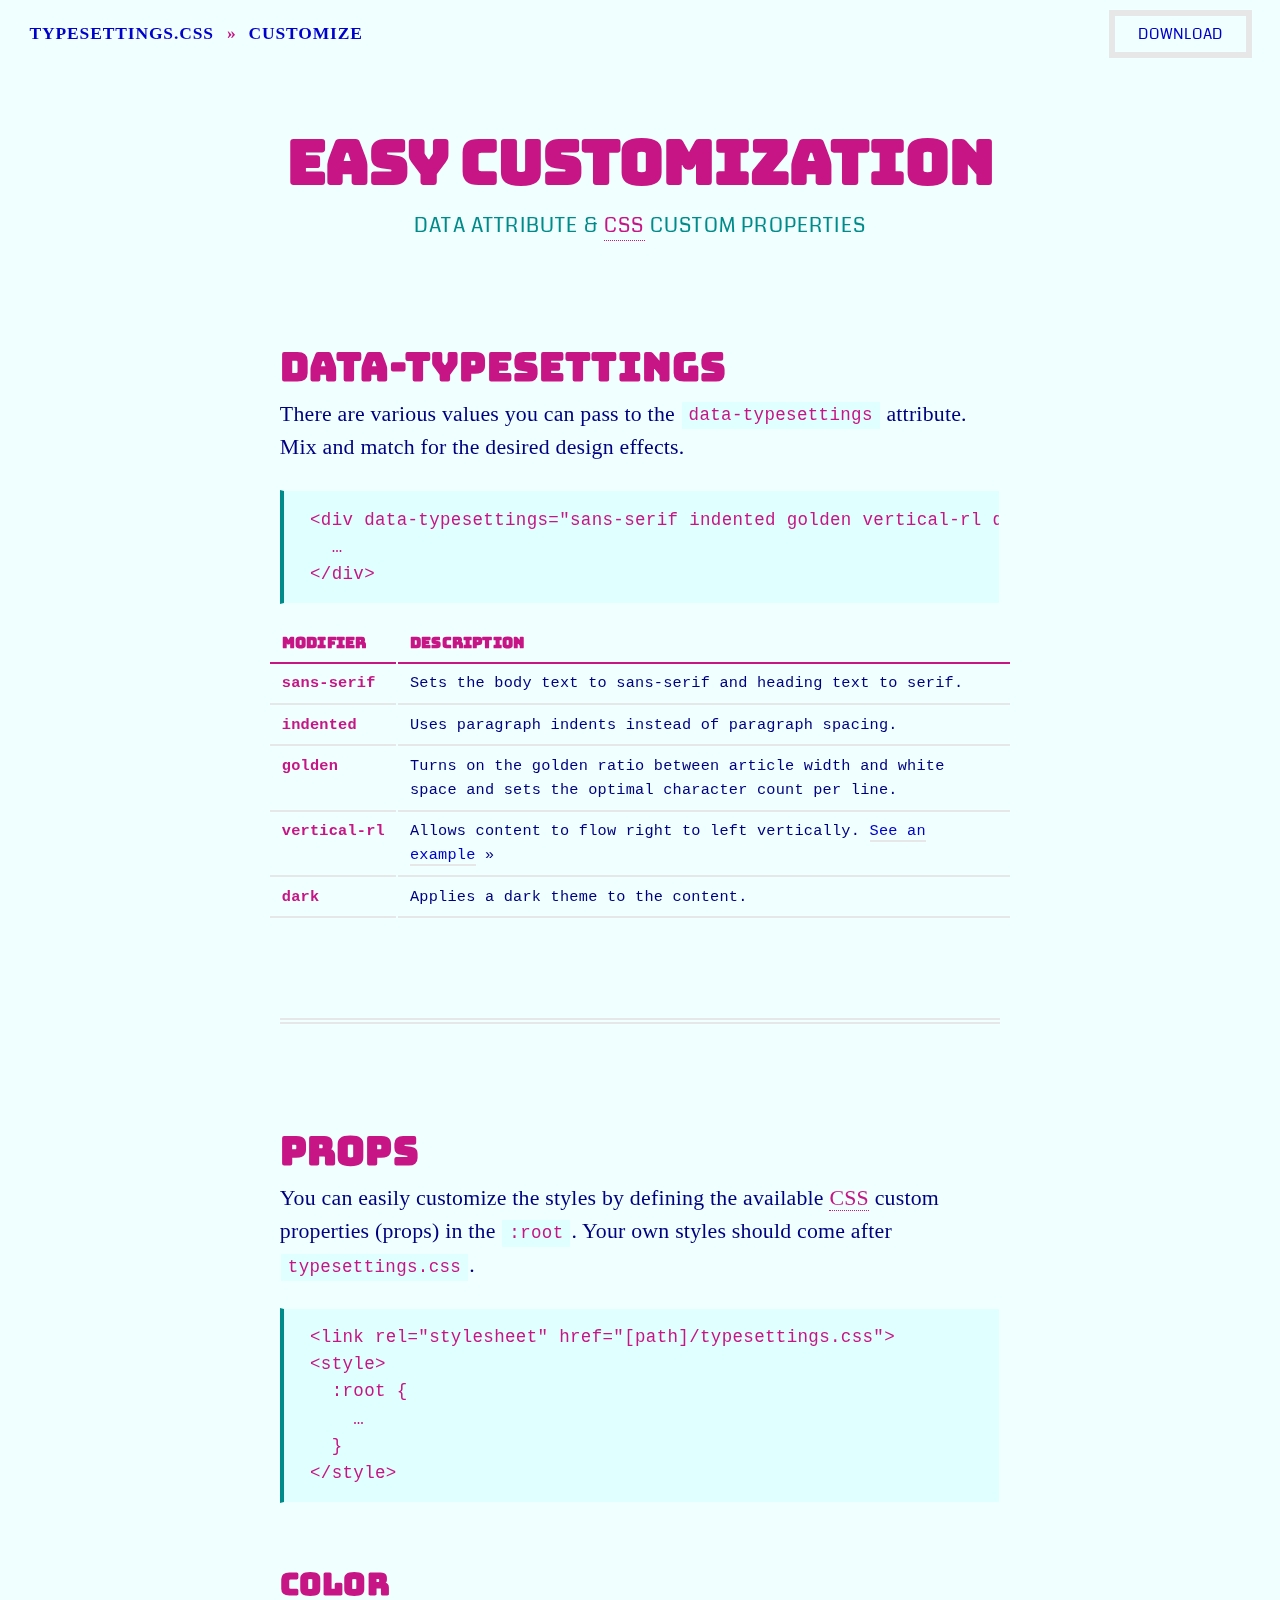
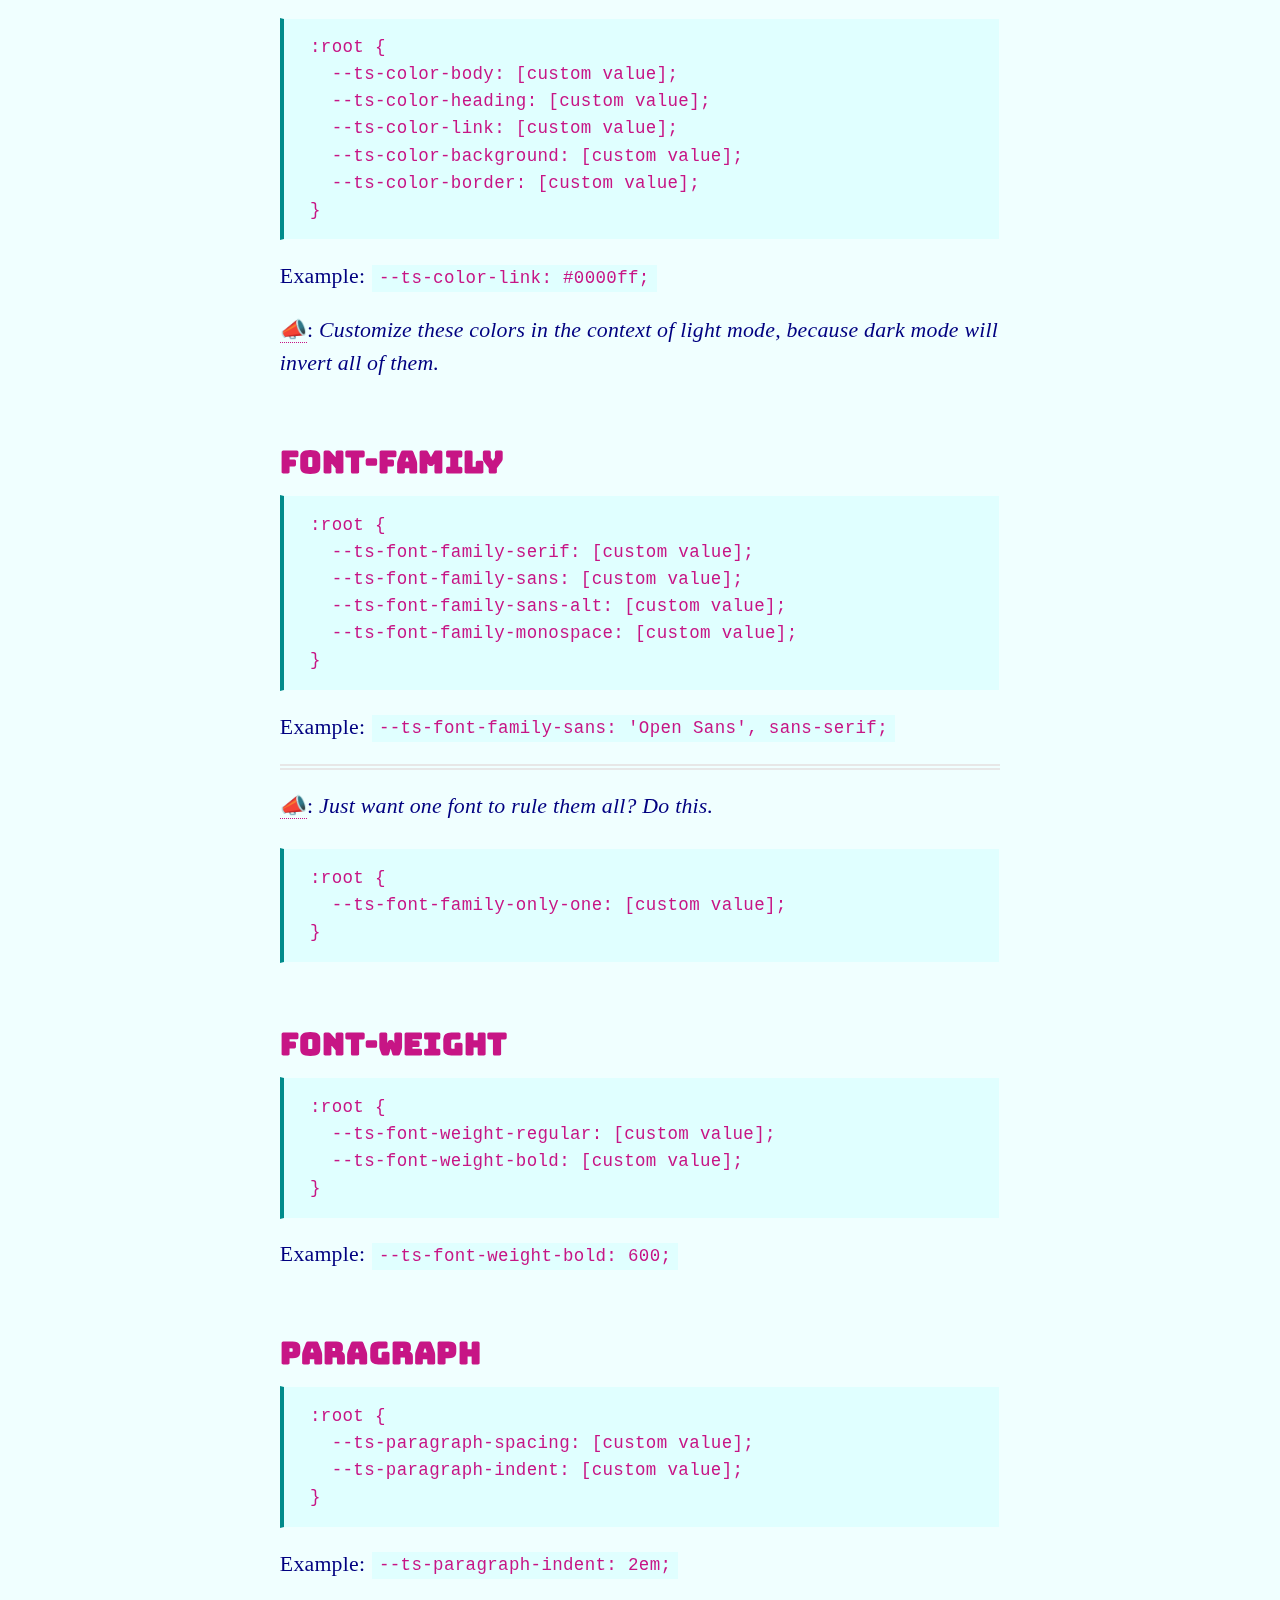
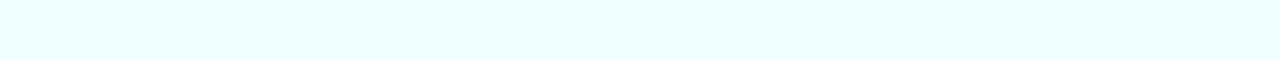
==== commit 1c98f123: "styles: add one font var and increase golden bp" ====
--- a/customize.html
+++ b/customize.html
@@ -125,6 +125,11 @@
             <p>
               Example: <code>--ts-font-family-sans: 'Open Sans', sans-serif;</code>
             </p>
+            <hr>
+            <p>
+              <abbr aria-label="Note">📣</abbr>: <em>Just want one font to rule them all? Do this.</em>
+            </p>
+            <pre><code>:root {<br>&nbsp;&nbsp;--ts-font-family-only-one: [custom value];<br>}</code></pre>
           </section>
           <section aria-labelledby="font-weight">
             <h4 id="font-weight">
--- a/src/styles/typesettings.css
+++ b/src/styles/typesettings.css
@@ -1 +1 @@
-﻿:root{--ts-color-body: #464646;--ts-color-heading: black;--ts-color-link: var(--ts-color-heading);--ts-color-background: #f6f6f6;--ts-color-border: #e7e7e7;--ts-color-muted: #666;--ts-color-subtle: #ececec;--ts-font-family-serif: "Georgia", "Garamond", "Times", serif;--ts-font-family-sans: -apple-system, BlinkMacSystemFont, "Segoe UI", "Roboto", "Oxygen", "Ubuntu", "Cantarell", "Fira Sans", "Droid Sans", "Helvetica Neue", sans-serif;--ts-font-family-sans-alt: "Verdana", sans-serif;--ts-font-family-monospace: monospace, monospace;--ts-font-weight-bold: 800;--ts-font-weight-regular: 300;--ts-font-size: calc(15px + 0.25vw);--ts-font-size-xsmall: 0.7em;--ts-font-size-small: 0.8em;--ts-font-size-medium: 1em;--ts-font-size-large: 1.2em;--ts-font-size-xlarge: 1.4em;--ts-font-size-xxlarge: 1.8em;--ts-font-size-lede: var(--ts-font-size-large);--ts-paragraph-spacing: 0.9em;--ts-paragraph-indent: 1.5em;--ts-line-height-heading: 1.45;--ts-line-height-body: 1.55;--ts-border-double: 6px double var(--ts-color-border);--ts-border-single: 2px solid var(--ts-color-border);--ts-border: var(--ts-border-double)}*,*:before,*:after{box-sizing:border-box;font-feature-settings:"kern";-webkit-font-kerning:normal;font-kerning:normal;-moz-osx-font-smoothing:grayscale !important;-webkit-font-smoothing:antialiased !important}body{margin:0}body>a:first-child{display:block;padding:.5em;text-align:center;font-weight:bold;border:2px dashed}body>a:first-child:not(:focus){position:absolute;width:1px;height:1px;margin:-1px;padding:0;white-space:nowrap;border:0;clip:rect(0 0 0 0);-webkit-clip-path:inset(50%);clip-path:inset(50%);overflow:hidden}:lang(en) q{quotes:"“" "”" "‘" "’"}:lang(zh-Hant) q,:lang(ja) q{quotes:"「" "」" "『" "』"}@media(min-width: 25em){:lang(en) [data-typesettings] header[role=banner] p:first-of-type:first-letter{float:left;-webkit-margin-end:.15em;margin-inline-end:.15em;padding:0 .2em;line-height:calc(var(--ts-line-height-body) * 0.95);text-transform:uppercase;font-weight:var(--ts-font-weight-bold);font-size:calc(var(--ts-font-size-lede) * 2.2);border:var(--ts-border)}[dir=rtl] :lang(en) [data-typesettings] header[role=banner] p:first-of-type:first-letter{float:right}@-moz-document url-prefix(){:lang(en) [data-typesettings] header[role=banner] p:first-of-type:first-letter{-webkit-padding-before:.4em;padding-block-start:.4em;-webkit-padding-after:.4em;padding-block-end:.4em}}}[data-typesettings]{min-height:100vh;color:var(--ts-color-body);line-height:var(--ts-line-height-body);letter-spacing:.01em;font-family:var(--ts-font-family-serif);font-weight:var(--ts-font-weight-regular);font-size:var(--ts-font-size);background-color:var(--ts-color-background)}@media(min-width: 50em){[data-typesettings]{font-size:calc(var(--ts-font-size) * 1.1)}}@media(min-width: 62.5em){[data-typesettings]{font-size:calc(var(--ts-font-size) * 1.2)}}[data-typesettings] a{text-decoration:none;border-bottom:var(--ts-border-single)}[data-typesettings] a:link{color:var(--ts-color-link)}[data-typesettings] a:visited{color:var(--ts-color-muted)}[data-typesettings] a:hover,[data-typesettings] a:visited:hover,[data-typesettings] a:focus{color:var(--ts-color-muted)}[data-typesettings] a:active{position:relative;top:1px}[data-typesettings] h1,[data-typesettings] h2,[data-typesettings] h3,[data-typesettings] h4,[data-typesettings] h5,[data-typesettings] h6,[data-typesettings] dt,[data-typesettings] thead th,[data-typesettings] figcaption,[data-typesettings] blockquote{font-family:var(--ts-font-family-sans)}[data-typesettings] h1,[data-typesettings] h2,[data-typesettings] h3,[data-typesettings] h4,[data-typesettings] h5,[data-typesettings] h6{-webkit-margin-before:var(--ts-paragraph-spacing);margin-block-start:var(--ts-paragraph-spacing);color:var(--ts-color-heading);font-weight:var(--ts-font-weight-bold)}[data-typesettings] h1:first-child,[data-typesettings] h2:first-child,[data-typesettings] h3:first-child,[data-typesettings] h4:first-child,[data-typesettings] h5:first-child,[data-typesettings] h6:first-child{-webkit-margin-before:0;margin-block-start:0}[data-typesettings] h1:last-child,[data-typesettings] h2:last-child,[data-typesettings] h3:last-child,[data-typesettings] h4:last-child,[data-typesettings] h5:last-child,[data-typesettings] h6:last-child{-webkit-margin-after:0;margin-block-end:0}[data-typesettings] h2,[data-typesettings] h3,[data-typesettings] h4,[data-typesettings] h5,[data-typesettings] h6{-webkit-margin-after:calc(var(--ts-paragraph-spacing) / -2);margin-block-end:calc(var(--ts-paragraph-spacing) / -2);line-height:var(--ts-line-height-heading)}[data-typesettings] h1,[data-typesettings] h2{line-height:calc(var(--ts-line-height-heading) * 0.8);-webkit-hyphens:auto;-ms-hyphens:auto;hyphens:auto}[data-typesettings] h1{-webkit-margin-after:0;margin-block-end:0;font-size:var(--ts-font-size-xxlarge)}@media(min-width: 50em){[data-typesettings] h1{letter-spacing:-0.01em;font-size:calc(var(--ts-font-size-xxlarge) * 1.28)}}@media(min-width: 62.5em){[data-typesettings] h1{letter-spacing:-0.02em;font-size:calc(var(--ts-font-size-xxlarge) * 1.56)}}[data-typesettings] h1:first-child~h2:first-of-type{-webkit-margin-after:0;margin-block-end:0;color:var(--ts-color-muted);letter-spacing:.06em;text-transform:uppercase;font-family:var(--ts-font-family-sans-alt);font-weight:var(--ts-font-weight-regular);font-size:var(--ts-font-size-xsmall)}@media(min-width: 50em){[data-typesettings] h1:first-child~h2:first-of-type{font-size:calc(var(--ts-font-size-xsmall) * 1.14)}}@media(min-width: 62.5em){[data-typesettings] h1:first-child~h2:first-of-type{font-size:calc(var(--ts-font-size-xsmall) * 1.29)}}[data-typesettings] header h1:first-child{text-align:center}[data-typesettings] header h1:first-child+h2{text-align:center}[data-typesettings] header p{color:var(--ts-color-heading);font-size:var(--ts-font-size-lede)}@media(min-width: 50em){[data-typesettings] header p{font-size:calc(var(--ts-font-size-lede) * 1.1)}}@media(min-width: 62.5em){[data-typesettings] header p{font-size:calc(var(--ts-font-size-lede) * 1.2)}}[data-typesettings] h2{font-size:var(--ts-font-size-xlarge)}@media(min-width: 50em){[data-typesettings] h2{font-size:calc(var(--ts-font-size-xlarge) * 1.29)}}@media(min-width: 62.5em){[data-typesettings] h2{letter-spacing:-0.01em;font-size:calc(var(--ts-font-size-xlarge) * 1.57)}}[data-typesettings] h3{font-size:var(--ts-font-size-large)}@media(min-width: 50em){[data-typesettings] h3{font-size:calc(var(--ts-font-size-large) * 1.17)}}@media(min-width: 62.5em){[data-typesettings] h3{font-size:calc(var(--ts-font-size-large) * 1.5)}}[data-typesettings] h4{font-size:var(--ts-font-size-medium)}@media(min-width: 50em){[data-typesettings] h4{font-size:calc(var(--ts-font-size-medium) * 1.1)}}@media(min-width: 62.5em){[data-typesettings] h4{font-size:calc(var(--ts-font-size-medium) * 1.4)}}[data-typesettings] h5{-webkit-margin-before:calc(var(--ts-paragraph-spacing) * 1.28);margin-block-start:calc(var(--ts-paragraph-spacing) * 1.28);font-size:var(--ts-font-size-small)}@media(min-width: 50em){[data-typesettings] h5{-webkit-margin-before:calc(var(--ts-paragraph-spacing) * 1.11);margin-block-start:calc(var(--ts-paragraph-spacing) * 1.11);font-size:calc(var(--ts-font-size-small) * 1.125)}}@media(min-width: 62.5em){[data-typesettings] h5{font-size:calc(var(--ts-font-size-small) * 1.375)}}[data-typesettings] h6{-webkit-margin-before:calc(var(--ts-paragraph-spacing) * 1.44);margin-block-start:calc(var(--ts-paragraph-spacing) * 1.44);text-transform:uppercase;letter-spacing:.01em;font-size:var(--ts-font-size-xsmall)}@media(min-width: 50em){[data-typesettings] h6{-webkit-margin-before:calc(var(--ts-paragraph-spacing) * 1.28);margin-block-start:calc(var(--ts-paragraph-spacing) * 1.28)}}@media(min-width: 62.5em){[data-typesettings] h6{-webkit-margin-before:calc(var(--ts-paragraph-spacing) * 1.11);margin-block-start:calc(var(--ts-paragraph-spacing) * 1.11);font-size:calc(var(--ts-font-size-xsmall) * 1.14)}}[data-typesettings] p,[data-typesettings] dl,[data-typesettings] hr,[data-typesettings] ol,[data-typesettings] ul,[data-typesettings] nav,[data-typesettings] footer,[data-typesettings] details,[data-typesettings] fieldset,[data-typesettings] progress,[data-typesettings] article aside{-webkit-margin-before:var(--ts-paragraph-spacing);margin-block-start:var(--ts-paragraph-spacing);-webkit-margin-after:0;margin-block-end:0;-webkit-margin-start:0;margin-inline-start:0;-webkit-margin-end:0;margin-inline-end:0}[data-typesettings] p:first-child,[data-typesettings] dl:first-child,[data-typesettings] hr:first-child,[data-typesettings] ol:first-child,[data-typesettings] ul:first-child,[data-typesettings] nav:first-child,[data-typesettings] footer:first-child,[data-typesettings] details:first-child,[data-typesettings] fieldset:first-child,[data-typesettings] progress:first-child,[data-typesettings] article aside:first-child{-webkit-margin-before:0;margin-block-start:0}[data-typesettings] blockquote,[data-typesettings] figure,[data-typesettings] header,[data-typesettings] form,[data-typesettings] pre{-webkit-margin-before:calc(var(--ts-paragraph-spacing) * 1.25);margin-block-start:calc(var(--ts-paragraph-spacing) * 1.25);-webkit-margin-after:0;margin-block-end:0;-webkit-margin-start:0;margin-inline-start:0;-webkit-margin-end:0;margin-inline-end:0}[data-typesettings] blockquote:first-child,[data-typesettings] figure:first-child,[data-typesettings] header:first-child,[data-typesettings] form:first-child,[data-typesettings] pre:first-child{-webkit-margin-before:0;margin-block-start:0}[data-typesettings] ul,[data-typesettings] ol{padding:0}[data-typesettings] ul ul,[data-typesettings] ul ol,[data-typesettings] ol ul,[data-typesettings] ol ol{-webkit-margin-before:0;margin-block-start:0;-webkit-padding-start:var(--ts-paragraph-indent);padding-inline-start:var(--ts-paragraph-indent)}[data-typesettings] li{-webkit-margin-before:calc(var(--ts-paragraph-spacing) / 3);margin-block-start:calc(var(--ts-paragraph-spacing) / 3)}[data-typesettings] li:first-child{-webkit-margin-before:0;margin-block-start:0}[data-typesettings] ol[data-comfortable] li,[data-typesettings] ul[data-comfortable] li{-webkit-margin-before:calc(var(--ts-paragraph-spacing) * 1.5);margin-block-start:calc(var(--ts-paragraph-spacing) * 1.5)}[data-typesettings] ol[data-comfortable] li:first-child,[data-typesettings] ul[data-comfortable] li:first-child{-webkit-margin-before:0;margin-block-start:0}[data-typesettings] dt{-webkit-margin-before:calc(var(--ts-paragraph-spacing) / 2);margin-block-start:calc(var(--ts-paragraph-spacing) / 2);font-weight:var(--ts-font-weight-bold)}[data-typesettings] dt:first-child{-webkit-margin-before:0;margin-block-start:0}[data-typesettings] dd{margin:0;-webkit-padding-start:var(--ts-paragraph-indent);padding-inline-start:var(--ts-paragraph-indent);letter-spacing:-0.02em;font-family:var(--ts-font-family-monospace);font-size:var(--ts-font-size-small);border-left:var(--ts-border)}[dir=rtl] [data-typesettings] dd{border-right:var(--ts-border);border-left:none}[data-typesettings] figure{display:block;width:100%;text-align:center}[data-typesettings] figure img{max-width:100%;height:auto}[data-typesettings] figure>div{position:relative;-webkit-padding-before:30px;padding-block-start:30px;-webkit-padding-after:56.25%;padding-block-end:56.25%;height:0;overflow:hidden}[data-typesettings] figure>div iframe,[data-typesettings] figure>div object,[data-typesettings] figure>div embed{position:absolute;top:0;left:0;width:100%;height:100%}[data-typesettings] figure figcaption{-webkit-margin-before:calc(var(--ts-paragraph-spacing) / 4);margin-block-start:calc(var(--ts-paragraph-spacing) / 4);color:var(--ts-color-muted);font-size:var(--ts-font-size-xsmall)}[data-typesettings] blockquote{-webkit-padding-before:var(--ts-paragraph-spacing);padding-block-start:var(--ts-paragraph-spacing);-webkit-padding-after:var(--ts-paragraph-spacing);padding-block-end:var(--ts-paragraph-spacing);-webkit-padding-start:var(--ts-paragraph-indent);padding-inline-start:var(--ts-paragraph-indent);-webkit-padding-end:var(--ts-paragraph-indent);padding-inline-end:var(--ts-paragraph-indent);color:var(--ts-color-heading);font-weight:var(--ts-font-weight-bold);border-top:var(--ts-border);border-bottom:var(--ts-border)}[data-typesettings] blockquote p{font-size:var(--ts-font-size-large)}@media(min-width: 50em){[data-typesettings] blockquote p{font-size:calc(var(--ts-font-size-large) * 1.08)}}@media(min-width: 62.5em){[data-typesettings] blockquote p{font-size:calc(var(--ts-font-size-large) * 1.25)}}[data-typesettings] blockquote q:before,[data-typesettings] blockquote q:after{color:var(--ts-color-muted);font-family:var(--ts-font-family-serif);font-weight:var(--ts-font-weight-bold)}:lang(en):not([dir=rtl]) [data-typesettings] blockquote p{max-width:30ch}:lang(en):not([dir=rtl]) [data-typesettings] blockquote q:before,:lang(en):not([dir=rtl]) [data-typesettings] blockquote q:after{z-index:0}:lang(en):not([dir=rtl]) [data-typesettings] blockquote q:before{position:absolute;transform:translateX(-105%)}[dir=rtl] :lang(en):not([dir=rtl]) [data-typesettings] blockquote q:before{transform:translateX(105%)}:lang(en):not([dir=rtl]) [data-typesettings] blockquote q:after{transform:translateX(5%)}[dir=rtl] :lang(en):not([dir=rtl]) [data-typesettings] blockquote q:after{transform:translateX(-5%)}:lang(en):not([dir=rtl]) [data-typesettings] blockquote q q:before,:lang(en):not([dir=rtl]) [data-typesettings] blockquote q q:after{position:static;transform:none}[data-typesettings] hr{display:block;height:1px;padding:0;border:0;border-top:var(--ts-border)}[data-typesettings] code,[data-typesettings] kbd{-webkit-padding-before:.2em;padding-block-start:.2em;-webkit-padding-after:.2em;padding-block-end:.2em;-webkit-padding-start:.4em;padding-inline-start:.4em;-webkit-padding-end:.4em;padding-inline-end:.4em;-webkit-writing-mode:horizontal-tb;-ms-writing-mode:lr-tb;writing-mode:horizontal-tb;-webkit-text-orientation:mixed;text-orientation:mixed;font-family:var(--ts-font-family-monospace);font-size:var(--ts-font-size-small)}[data-typesettings] code{color:var(--ts-color-heading);letter-spacing:.02em;vertical-align:baseline;font-style:normal;background-color:var(--ts-color-subtle)}[data-typesettings] pre{white-space:nowrap}[data-typesettings] pre code{display:block;max-height:80vh;margin:0;-webkit-padding-before:var(--ts-paragraph-spacing);padding-block-start:var(--ts-paragraph-spacing);-webkit-padding-after:var(--ts-paragraph-spacing);padding-block-end:var(--ts-paragraph-spacing);-webkit-padding-start:var(--ts-paragraph-indent);padding-inline-start:var(--ts-paragraph-indent);-webkit-padding-end:var(--ts-paragraph-indent);padding-inline-end:var(--ts-paragraph-indent);overflow:auto;-webkit-overflow-scrolling:touch;text-align:left;white-space:inherit;border-left:4px solid var(--ts-color-muted)}[data-typesettings] address{display:inline-block}[data-typesettings] small{font-size:var(--ts-font-size-small)}[data-typesettings] kbd{color:var(--ts-color-heading);border-radius:3px;background-color:var(--ts-color-background);box-shadow:0 1px 1px 1px var(--ts-color-muted)}[data-typesettings] abbr{position:relative;color:var(--ts-color-heading);cursor:help;border-bottom:2px dotted}[data-typesettings] abbr:after{content:attr(aria-label);display:none;position:absolute;top:0;left:50%;transform:translate3d(-50%, -100%, 0);-webkit-padding-before:.2em;padding-block-start:.2em;-webkit-padding-after:.2em;padding-block-end:.2em;-webkit-padding-start:.4em;padding-inline-start:.4em;-webkit-padding-end:.4em;padding-inline-end:.4em;color:var(--ts-color-background);line-height:var(--ts-line-height-heading);-webkit-hyphens:none;-ms-hyphens:none;hyphens:none;font-family:var(--ts-font-family-sans-alt);font-size:var(--ts-font-size-xsmall);box-shadow:0 0 0 2px var(--ts-color-background);background-color:var(--ts-color-heading)}[data-typesettings] abbr:hover:after{display:block}[data-typesettings] button,[data-typesettings] input,[data-typesettings] optgroup,[data-typesettings] select,[data-typesettings] textarea{margin:0;line-height:var(--ts-line-height-heading);font-size:var(--ts-font-size-medium)}[data-typesettings] input,[data-typesettings] optgroup,[data-typesettings] select,[data-typesettings] textarea{font-family:var(--ts-font-family-monospace)}[data-typesettings] input[type=text],[data-typesettings] input[type=color],[data-typesettings] input[type=date],[data-typesettings] input[type=datetime-local],[data-typesettings] input[type=email],[data-typesettings] input[type=month],[data-typesettings] input[type=number],[data-typesettings] input[type=password],[data-typesettings] input[type=search],[data-typesettings] input[type=tel],[data-typesettings] input[type=time],[data-typesettings] input[type=url],[data-typesettings] input[type=week],[data-typesettings] textarea,[data-typesettings] optgroup,[data-typesettings] select{-webkit-padding-before:1px;padding-block-start:1px;-webkit-padding-after:2px;padding-block-end:2px;-webkit-padding-start:7px;padding-inline-start:7px;-webkit-padding-end:7px;padding-inline-end:7px}[data-typesettings] input[type=text],[data-typesettings] input[type=color],[data-typesettings] input[type=date],[data-typesettings] input[type=datetime-local],[data-typesettings] input[type=email],[data-typesettings] input[type=month],[data-typesettings] input[type=number],[data-typesettings] input[type=password],[data-typesettings] input[type=search],[data-typesettings] input[type=tel],[data-typesettings] input[type=time],[data-typesettings] input[type=url],[data-typesettings] input[type=week],[data-typesettings] textarea{display:inline-flex;max-width:100%;border-width:1px;border-style:solid;border-color:#d8d8d8 #d1d1d1 #bababa}[data-typesettings] button,[data-typesettings] input{overflow:visible}[data-typesettings] button,[data-typesettings] select{text-transform:none}[data-typesettings] button,[data-typesettings] [type=button],[data-typesettings] [type=reset],[data-typesettings] [type=submit],[data-typesettings] ::-webkit-file-upload-button{letter-spacing:-0.02em;cursor:pointer;font-family:var(--ts-font-family-monospace);font-weight:var(--ts-font-weight-regular);-webkit-appearance:button}[data-typesettings] button::-moz-focus-inner,[data-typesettings] [type=button]::-moz-focus-inner,[data-typesettings] [type=reset]::-moz-focus-inner,[data-typesettings] [type=submit]::-moz-focus-inner{padding:0;border-style:none}[data-typesettings] button:-moz-focusring,[data-typesettings] [type=button]:-moz-focusring,[data-typesettings] [type=reset]:-moz-focusring,[data-typesettings] [type=submit]:-moz-focusring{outline:1px dotted ButtonText}[data-typesettings] form{font-size:var(--ts-font-size-small)}[data-typesettings] fieldset{-webkit-padding-before:var(--ts-paragraph-spacing);padding-block-start:var(--ts-paragraph-spacing);-webkit-padding-after:var(--ts-paragraph-spacing);padding-block-end:var(--ts-paragraph-spacing);-webkit-padding-start:calc(var(--ts-paragraph-indent) * 1.5);padding-inline-start:calc(var(--ts-paragraph-indent) * 1.5);-webkit-padding-end:calc(var(--ts-paragraph-indent) * 1.5);padding-inline-end:calc(var(--ts-paragraph-indent) * 1.5);border:var(--ts-border);background-color:var(--ts-color-subtle)}[data-typesettings] legend{display:table;max-width:100%;-webkit-margin-before:0;margin-block-start:0;-webkit-margin-after:0;margin-block-end:0;-webkit-margin-start:-3px;margin-inline-start:-3px;-webkit-margin-end:-3px;margin-inline-end:-3px;-webkit-padding-before:1px;padding-block-start:1px;-webkit-padding-after:1px;padding-block-end:1px;-webkit-padding-start:3px;padding-inline-start:3px;-webkit-padding-end:3px;padding-inline-end:3px;color:inherit;white-space:normal;line-height:1;text-transform:uppercase;letter-spacing:.05rem;font-family:var(--ts-font-family-monospace);font-weight:var(--ts-font-weight-bold);font-size:var(--ts-font-size-xsmall)}[data-typesettings] legend+*{-webkit-margin-before:0;margin-block-start:0}[data-typesettings] textarea{width:100%;overflow:auto}[data-typesettings] [type=checkbox],[data-typesettings] [type=radio]{padding:0}[data-typesettings] [type=number]::-webkit-inner-spin-button,[data-typesettings] [type=number]::-webkit-outer-spin-button{height:auto}[data-typesettings] [type=search]{outline-offset:-2px;-webkit-appearance:textfield}[data-typesettings] [type=search]::-webkit-search-decoration{-webkit-appearance:none}[data-typesettings] label{cursor:pointer;letter-spacing:-0.02em;font-family:var(--ts-font-family-monospace)}[data-typesettings] progress{width:100%}[data-typesettings] summary{display:flex;align-items:center;position:relative;z-index:0;cursor:pointer;-webkit-user-select:none;-moz-user-select:none;-ms-user-select:none;user-select:none;outline:none}[data-typesettings] summary::-webkit-details-marker{display:none}[data-typesettings] summary:before{content:"❯";position:absolute;top:50%;left:0;transform:translate3d(calc(-100% - var(--ts-paragraph-indent) / 2), -50%, 0) rotate(0deg);color:var(--ts-color-muted);font-size:.8em}[dir=rtl] [data-typesettings] summary:before{right:0;left:auto;transform:translate3d(calc(100% + var(--ts-paragraph-indent) / 2), -50%, 0) rotate(0deg)}[data-typesettings] summary:focus{border:1px dashed var(--ts-color-muted)}[data-typesettings] details[open]>summary{-webkit-margin-after:calc(var(--ts-paragraph-spacing) / -2);margin-block-end:calc(var(--ts-paragraph-spacing) / -2)}[data-typesettings] details[open]>summary:before{transform:translate3d(calc(-100% - var(--ts-paragraph-indent) / 2), -50%, 0) rotate(90deg)}[dir=rtl] [data-typesettings] details[open]>summary:before{transform:translate3d(calc(100% + var(--ts-paragraph-indent) / 2), -50%, 0) rotate(270deg)}[data-typesettings] template,[data-typesettings] [hidden]{display:none}[data-typesettings] table{min-width:calc(100% + var(--ts-paragraph-indent));-webkit-margin-start:calc(var(--ts-paragraph-indent) / -2);margin-inline-start:calc(var(--ts-paragraph-indent) / -2);-webkit-margin-end:calc(var(--ts-paragraph-indent) / -2);margin-inline-end:calc(var(--ts-paragraph-indent) / -2);font-family:var(--ts-font-family-monospace);font-size:var(--ts-font-size-xsmall)}[data-typesettings] tbody tr:hover{background-color:var(--ts-color-subtle)}[data-typesettings] th,[data-typesettings] td{-webkit-padding-before:calc(var(--ts-paragraph-spacing) / 2);padding-block-start:calc(var(--ts-paragraph-spacing) / 2);-webkit-padding-after:calc(var(--ts-paragraph-spacing) / 2);padding-block-end:calc(var(--ts-paragraph-spacing) / 2);-webkit-padding-start:calc(var(--ts-paragraph-indent) / 2);padding-inline-start:calc(var(--ts-paragraph-indent) / 2);-webkit-padding-end:calc(var(--ts-paragraph-indent) / 2);padding-inline-end:calc(var(--ts-paragraph-indent) / 2);text-align:start;vertical-align:baseline;border-bottom:var(--ts-border-single)}[data-typesettings] th:first-child,[data-typesettings] td:first-child{white-space:nowrap}[data-typesettings] th{-webkit-padding-before:0;padding-block-start:0;color:var(--ts-color-heading);white-space:nowrap;font-weight:var(--ts-font-weight-bold)}[data-typesettings] thead th{border-bottom-color:currentColor}[data-typesettings] article aside{-webkit-padding-before:calc(var(--ts-paragraph-spacing) / 2);padding-block-start:calc(var(--ts-paragraph-spacing) / 2);-webkit-padding-after:calc(var(--ts-paragraph-spacing) / 2);padding-block-end:calc(var(--ts-paragraph-spacing) / 2);-webkit-padding-start:calc(var(--ts-paragraph-indent) / 2);padding-inline-start:calc(var(--ts-paragraph-indent) / 2);-webkit-padding-end:calc(var(--ts-paragraph-indent) / 2);padding-inline-end:calc(var(--ts-paragraph-indent) / 2);border:var(--ts-border)}@media(min-width: 50em){[data-typesettings] article aside{transform:translateY(calc(var(--ts-paragraph-spacing) / 4));float:right;width:12em;-webkit-margin-start:var(--ts-paragraph-indent);margin-inline-start:var(--ts-paragraph-indent);-webkit-margin-after:calc(var(--ts-paragraph-spacing) / 2);margin-block-end:calc(var(--ts-paragraph-spacing) / 2);background-color:var(--ts-color-background)}[dir=rtl] [data-typesettings] article aside{float:left}}[data-typesettings] article aside>*{font-size:var(--ts-font-size-small)}[data-typesettings] *+section,[data-typesettings] section+hr{-webkit-margin-before:calc(var(--ts-paragraph-spacing) * 5);margin-block-start:calc(var(--ts-paragraph-spacing) * 5)}[data-typesettings] *+section *+section,[data-typesettings] *+section section+hr,[data-typesettings] section+hr *+section,[data-typesettings] section+hr section+hr{-webkit-margin-before:calc(var(--ts-paragraph-spacing) * 3);margin-block-start:calc(var(--ts-paragraph-spacing) * 3)}[data-typesettings] *+section>*[id]:first-child,[data-typesettings] section+hr>*[id]:first-child{-webkit-margin-before:-5rem;margin-block-start:-5rem;-webkit-padding-before:5rem;padding-block-start:5rem}[data-typesettings] header[role=banner]{-webkit-filter:invert(100%);filter:invert(100%);-webkit-margin-start:-5vw;margin-inline-start:-5vw;-webkit-margin-end:-5vw;margin-inline-end:-5vw;-webkit-padding-before:calc(var(--ts-paragraph-spacing) * 3);padding-block-start:calc(var(--ts-paragraph-spacing) * 3);-webkit-padding-after:calc(var(--ts-paragraph-spacing) * 3);padding-block-end:calc(var(--ts-paragraph-spacing) * 3);-webkit-padding-start:5vw;padding-inline-start:5vw;-webkit-padding-end:5vw;padding-inline-end:5vw;color:var(--ts-color-body);background-color:var(--ts-color-background)}[data-typesettings] header[role=banner] img:not([src*=".svg"]),[data-typesettings] header[role=banner] video,[data-typesettings] header[role=banner] embed,[data-typesettings] header[role=banner] iframe{-webkit-filter:invert(100%);filter:invert(100%)}[data-typesettings] nav{text-align:center}@media(min-width: 50em){[data-typesettings] nav{text-align:start;line-height:var(--ts-line-height-heading)}}[data-typesettings] nav ul{display:flex;align-items:baseline;flex-wrap:wrap;list-style:none}[data-typesettings] nav ul li{flex-grow:1;-webkit-margin-before:0;margin-block-start:0;-webkit-margin-end:0;margin-inline-end:0}@media(min-width: 50em){[data-typesettings] nav ul li{-webkit-margin-end:calc(var(--ts-paragraph-indent) / 2);margin-inline-end:calc(var(--ts-paragraph-indent) / 2);flex-grow:0}}[data-typesettings] nav ul li:last-child{-webkit-margin-end:0;margin-inline-end:0}[data-typesettings] nav ul li ul{padding:0}@media(min-width: 50em){[data-typesettings] nav ul li ul{justify-content:flex-end}[data-typesettings] nav ul li ul li:last-child>a{-webkit-padding-before:calc(var(--ts-paragraph-spacing) / 2);padding-block-start:calc(var(--ts-paragraph-spacing) / 2);-webkit-padding-after:calc(var(--ts-paragraph-spacing) / 2);padding-block-end:calc(var(--ts-paragraph-spacing) / 2);-webkit-padding-start:var(--ts-paragraph-indent);padding-inline-start:var(--ts-paragraph-indent);-webkit-padding-end:var(--ts-paragraph-indent);padding-inline-end:var(--ts-paragraph-indent);border:6px solid var(--ts-color-border);background-color:var(--ts-color-background)}}[data-typesettings] nav>ul{position:relative;right:50%;left:50%;width:100vw;-webkit-margin-end:-50vw;margin-inline-end:-50vw;-webkit-margin-start:-50vw;margin-inline-start:-50vw;flex-direction:column;justify-content:space-between;-webkit-padding-before:calc(var(--ts-paragraph-spacing) / 2);padding-block-start:calc(var(--ts-paragraph-spacing) / 2);-webkit-padding-after:calc(var(--ts-paragraph-spacing) / 2);padding-block-end:calc(var(--ts-paragraph-spacing) / 2);-webkit-padding-start:var(--ts-paragraph-indent);padding-inline-start:var(--ts-paragraph-indent);-webkit-padding-end:var(--ts-paragraph-indent);padding-inline-end:var(--ts-paragraph-indent);-webkit-backdrop-filter:blur(0.1em);backdrop-filter:blur(0.1em)}[data-typesettings] nav>ul:before{content:"";position:absolute;top:0;right:0;z-index:-1;width:100%;height:100%;background-color:var(--ts-color-background);opacity:.8}@media(min-width: 50em){[data-typesettings] nav>ul{flex-direction:row}}[data-typesettings] nav>ul>li{width:100%}@media(min-width: 50em){[data-typesettings] nav>ul>li{width:auto}[data-typesettings] nav>ul>li:nth-child(2){flex-grow:1}}[data-typesettings] nav a{display:inline-flex;-webkit-padding-before:calc(var(--ts-paragraph-spacing) / 2);padding-block-start:calc(var(--ts-paragraph-spacing) / 2);-webkit-padding-after:calc(var(--ts-paragraph-spacing) / 2);padding-block-end:calc(var(--ts-paragraph-spacing) / 2);-webkit-padding-start:calc(var(--ts-paragraph-indent) / 2);padding-inline-start:calc(var(--ts-paragraph-indent) / 2);-webkit-padding-end:calc(var(--ts-paragraph-indent) / 2);padding-inline-end:calc(var(--ts-paragraph-indent) / 2);letter-spacing:.05em;text-transform:uppercase;text-shadow:0 0 .1em var(--ts-color-background),.1em 0 .1em var(--ts-color-background),0 .1em .1em var(--ts-color-background),0 -0.1em .1em var(--ts-color-background),-0.1em 0 .1em var(--ts-color-background);font-family:var(--ts-font-family-sans-alt);font-size:var(--ts-font-size-xsmall);border:none}@media(min-width: 50em){[data-typesettings] nav a{padding:0}}[data-typesettings] nav a:visited{color:var(--ts-color-link)}[data-typesettings] nav h1{font-family:var(--ts-font-family-heading);font-size:var(--ts-font-size-small)}[data-typesettings] nav h1 a{font-family:inherit;font-size:inherit}[data-typesettings]>nav:first-child{position:-webkit-sticky;position:sticky;top:0;z-index:99999}[data-typesettings] main{-webkit-padding-before:calc(var(--ts-paragraph-spacing) * 3);padding-block-start:calc(var(--ts-paragraph-spacing) * 3);-webkit-padding-after:calc(var(--ts-paragraph-spacing) * 4);padding-block-end:calc(var(--ts-paragraph-spacing) * 4);-webkit-padding-start:10vw;padding-inline-start:10vw;-webkit-padding-end:10vw;padding-inline-end:10vw}[data-typesettings] article{max-width:75em;-webkit-margin-before:0;margin-block-start:0;-webkit-margin-after:0;margin-block-end:0;-webkit-margin-start:auto;margin-inline-start:auto;-webkit-margin-end:auto;margin-inline-end:auto}[data-typesettings] main:after,[data-typesettings] article:after,[data-typesettings] section:after{content:"";display:block;clear:both}[data-typesettings][data-typesettings*=dark]{-webkit-filter:invert(100%);filter:invert(100%);color:var(--ts-color-body) !important;background-color:var(--ts-color-background) !important}[data-typesettings][data-typesettings*=dark] img:not([src*=".svg"]),[data-typesettings][data-typesettings*=dark] video,[data-typesettings][data-typesettings*=dark] embed,[data-typesettings][data-typesettings*=dark] iframe{-webkit-filter:invert(100%);filter:invert(100%)}[data-typesettings][data-typesettings*=sans-serif]{letter-spacing:-0.01em;font-family:var(--ts-font-family-sans)}@media(min-width: 50em){[data-typesettings][data-typesettings*=sans-serif]{font-size:var(--ts-font-size)}}@media(min-width: 62.5em){[data-typesettings][data-typesettings*=sans-serif]{font-size:calc(var(--ts-font-size) * 1.1)}}[data-typesettings][data-typesettings*=sans-serif] h1,[data-typesettings][data-typesettings*=sans-serif] h2,[data-typesettings][data-typesettings*=sans-serif] h3,[data-typesettings][data-typesettings*=sans-serif] h4,[data-typesettings][data-typesettings*=sans-serif] h5,[data-typesettings][data-typesettings*=sans-serif] h6,[data-typesettings][data-typesettings*=sans-serif] dt,[data-typesettings][data-typesettings*=sans-serif] legend figcaption,[data-typesettings][data-typesettings*=sans-serif] blockquote{font-family:var(--ts-font-family-serif)}[data-typesettings][data-typesettings*=indented] p:first-of-type{text-indent:0}[data-typesettings][data-typesettings*=indented] p+p,[data-typesettings][data-typesettings*=indented] figure+p,[data-typesettings][data-typesettings*=indented] blockquote+p,[data-typesettings][data-typesettings*=indented] aside+p,[data-typesettings][data-typesettings*=indented] pre+p,[data-typesettings][data-typesettings*=indented] ul+p,[data-typesettings][data-typesettings*=indented] ol+p{text-indent:var(--ts-paragraph-indent)}[data-typesettings][data-typesettings*=indented] p+p{-webkit-margin-before:0;margin-block-start:0}@media(min-width: 50em){[data-typesettings][data-typesettings*=indented] p+aside,[data-typesettings][data-typesettings*=indented] aside+p{-webkit-margin-before:0;margin-block-start:0}}@media(min-width: 50em){[data-typesettings][data-typesettings*=golden] main{-webkit-padding-start:19vw;padding-inline-start:19vw;-webkit-padding-end:19vw;padding-inline-end:19vw}[data-typesettings][data-typesettings*=golden] article{max-width:66ch}}[data-typesettings][data-typesettings*=vertical-rl]{--ts-paragraph-indent: 2em;min-height:auto;-webkit-writing-mode:vertical-rl;-ms-writing-mode:tb-rl;writing-mode:vertical-rl;-webkit-text-orientation:upright;text-orientation:upright;text-align:justify;width:100vw;height:100vh;overflow:auto;-webkit-overflow-scrolling:touch}[data-typesettings][data-typesettings*=vertical-rl] article{max-width:auto;max-height:66ch}[data-typesettings][data-typesettings*=vertical-rl] aside{float:none;width:auto;-webkit-margin-start:0;margin-inline-start:0}[data-typesettings][data-typesettings*=vertical-rl] a{border-bottom:0;border-left:var(--ts-border-single)}[data-typesettings][data-typesettings*=vertical-rl] pre code{max-width:50vw;min-width:320px}[data-typesettings][data-typesettings*=vertical-rl] nav>ul{right:auto;left:auto;width:auto;-webkit-margin-end:0;margin-inline-end:0;-webkit-margin-start:0;margin-inline-start:0;text-align:center}[data-typesettings][data-typesettings*=vertical-rl]>nav:first-child{position:static;top:auto}/*# sourceMappingURL=typesettings.css.map */
+﻿:root{--ts-color-body: #464646;--ts-color-heading: black;--ts-color-link: var(--ts-color-heading);--ts-color-background: #f6f6f6;--ts-color-border: #e7e7e7;--ts-color-muted: #666;--ts-color-subtle: #ececec;--ts-font-family-serif: "Georgia", "Garamond", "Times", serif;--ts-font-family-sans: -apple-system, BlinkMacSystemFont, "Segoe UI", "Roboto", "Oxygen", "Ubuntu", "Cantarell", "Fira Sans", "Droid Sans", "Helvetica Neue", sans-serif;--ts-font-family-sans-alt: "Verdana", sans-serif;--ts-font-family-monospace: monospace, monospace;--ts-font-weight-bold: 800;--ts-font-weight-regular: 300;--ts-font-size: calc(15px + 0.25vw);--ts-font-size-xsmall: 0.7em;--ts-font-size-small: 0.8em;--ts-font-size-medium: 1em;--ts-font-size-large: 1.2em;--ts-font-size-xlarge: 1.4em;--ts-font-size-xxlarge: 1.8em;--ts-font-size-lede: var(--ts-font-size-large);--ts-paragraph-spacing: 0.9em;--ts-paragraph-indent: 1.5em;--ts-line-height-heading: 1.45;--ts-line-height-body: 1.55;--ts-border-double: 6px double var(--ts-color-border);--ts-border-single: 2px solid var(--ts-color-border);--ts-border: var(--ts-border-double)}*,*:before,*:after{box-sizing:border-box;font-feature-settings:"kern";-webkit-font-kerning:normal;font-kerning:normal;-moz-osx-font-smoothing:grayscale !important;-webkit-font-smoothing:antialiased !important}body{margin:0}body>a{display:block;padding:.5em;text-align:center;font-weight:bold;border:2px dashed}body>a:not(:focus){position:absolute;width:1px;height:1px;margin:-1px;padding:0;white-space:nowrap;border:0;clip:rect(0 0 0 0);-webkit-clip-path:inset(50%);clip-path:inset(50%);overflow:hidden}:lang(en) q{quotes:"“" "”" "‘" "’"}:lang(zh-Hant) q,:lang(ja) q{quotes:"「" "」" "『" "』"}@media(min-width: 25em){:lang(en) [data-typesettings] header[role=banner] p:first-of-type:first-letter{float:left;-webkit-margin-end:.15em;margin-inline-end:.15em;padding:0 .2em;line-height:calc(var(--ts-line-height-body) * 0.95);text-transform:uppercase;font-weight:var(--ts-font-weight-bold);font-size:calc(var(--ts-font-size-lede) * 2.2);border:var(--ts-border)}[dir=rtl] :lang(en) [data-typesettings] header[role=banner] p:first-of-type:first-letter{float:right}@-moz-document url-prefix(){:lang(en) [data-typesettings] header[role=banner] p:first-of-type:first-letter{-webkit-padding-before:.4em;padding-block-start:.4em;-webkit-padding-after:.4em;padding-block-end:.4em}}}[data-typesettings]{min-height:100vh;color:var(--ts-color-body);line-height:var(--ts-line-height-body);letter-spacing:.01em;font-family:var(--ts-font-family-only-one, var(--ts-font-family-serif));font-weight:var(--ts-font-weight-regular);font-size:var(--ts-font-size);background-color:var(--ts-color-background)}@media(min-width: 50em){[data-typesettings]{font-size:calc(var(--ts-font-size) * 1.1)}}@media(min-width: 62.5em){[data-typesettings]{font-size:calc(var(--ts-font-size) * 1.2)}}[data-typesettings] a{text-decoration:none;border-bottom:var(--ts-border-single)}[data-typesettings] a:link{color:var(--ts-color-link)}[data-typesettings] a:visited{color:var(--ts-color-muted)}[data-typesettings] a:hover,[data-typesettings] a:visited:hover,[data-typesettings] a:focus{color:var(--ts-color-muted);border-bottom:0}[data-typesettings] a:active{position:relative;top:1px;z-index:1}[data-typesettings] h1,[data-typesettings] h2,[data-typesettings] h3,[data-typesettings] h4,[data-typesettings] h5,[data-typesettings] h6,[data-typesettings] dt,[data-typesettings] thead th,[data-typesettings] figcaption,[data-typesettings] blockquote{font-family:var(--ts-font-family-only-one, var(--ts-font-family-sans))}[data-typesettings] h1,[data-typesettings] h2,[data-typesettings] h3,[data-typesettings] h4,[data-typesettings] h5,[data-typesettings] h6{-webkit-margin-before:var(--ts-paragraph-spacing);margin-block-start:var(--ts-paragraph-spacing);color:var(--ts-color-heading);font-weight:var(--ts-font-weight-bold)}[data-typesettings] h1:first-child,[data-typesettings] h2:first-child,[data-typesettings] h3:first-child,[data-typesettings] h4:first-child,[data-typesettings] h5:first-child,[data-typesettings] h6:first-child{-webkit-margin-before:0;margin-block-start:0}[data-typesettings] h1:last-child,[data-typesettings] h2:last-child,[data-typesettings] h3:last-child,[data-typesettings] h4:last-child,[data-typesettings] h5:last-child,[data-typesettings] h6:last-child{-webkit-margin-after:0;margin-block-end:0}[data-typesettings] h2,[data-typesettings] h3,[data-typesettings] h4,[data-typesettings] h5,[data-typesettings] h6{-webkit-margin-after:calc(var(--ts-paragraph-spacing) / -2);margin-block-end:calc(var(--ts-paragraph-spacing) / -2);line-height:var(--ts-line-height-heading)}[data-typesettings] h1,[data-typesettings] h2{-webkit-hyphens:auto;-ms-hyphens:auto;hyphens:auto}[data-typesettings] h1{line-height:calc(var(--ts-line-height-heading) * 0.8);-webkit-margin-after:0;margin-block-end:0;font-size:var(--ts-font-size-xxlarge)}@media(min-width: 50em){[data-typesettings] h1{letter-spacing:-0.01em;font-size:calc(var(--ts-font-size-xxlarge) * 1.28)}}@media(min-width: 62.5em){[data-typesettings] h1{letter-spacing:-0.02em;font-size:calc(var(--ts-font-size-xxlarge) * 1.56)}}[data-typesettings] h1:first-child~h2:first-of-type{-webkit-margin-before:calc(var(--ts-paragraph-spacing) * 0.8);margin-block-start:calc(var(--ts-paragraph-spacing) * 0.8);-webkit-margin-after:0;margin-block-end:0;color:var(--ts-color-muted);letter-spacing:.06em;text-transform:uppercase;font-family:var(--ts-font-family-only-one, var(--ts-font-family-sans-alt));font-weight:var(--ts-font-weight-regular);font-size:var(--ts-font-size-xsmall)}@media(min-width: 50em){[data-typesettings] h1:first-child~h2:first-of-type{font-size:calc(var(--ts-font-size-xsmall) * 1.14)}}@media(min-width: 62.5em){[data-typesettings] h1:first-child~h2:first-of-type{font-size:calc(var(--ts-font-size-xsmall) * 1.29)}}[data-typesettings] header h1:first-child{text-align:center}[data-typesettings] header h1:first-child+h2{text-align:center}[data-typesettings] header p{color:var(--ts-color-heading);font-size:var(--ts-font-size-lede)}@media(min-width: 50em){[data-typesettings] header p{font-size:calc(var(--ts-font-size-lede) * 1.1)}}@media(min-width: 62.5em){[data-typesettings] header p{font-size:calc(var(--ts-font-size-lede) * 1.2)}}[data-typesettings] h2{font-size:var(--ts-font-size-xlarge)}@media(min-width: 50em){[data-typesettings] h2{font-size:calc(var(--ts-font-size-xlarge) * 1.29)}}@media(min-width: 62.5em){[data-typesettings] h2{letter-spacing:-0.01em;font-size:calc(var(--ts-font-size-xlarge) * 1.57)}}[data-typesettings] h3{font-size:var(--ts-font-size-large)}@media(min-width: 50em){[data-typesettings] h3{font-size:calc(var(--ts-font-size-large) * 1.17)}}@media(min-width: 62.5em){[data-typesettings] h3{font-size:calc(var(--ts-font-size-large) * 1.5)}}[data-typesettings] h4{font-size:var(--ts-font-size-medium)}@media(min-width: 50em){[data-typesettings] h4{font-size:calc(var(--ts-font-size-medium) * 1.1)}}@media(min-width: 62.5em){[data-typesettings] h4{font-size:calc(var(--ts-font-size-medium) * 1.4)}}[data-typesettings] h5{-webkit-margin-before:calc(var(--ts-paragraph-spacing) * 1.28);margin-block-start:calc(var(--ts-paragraph-spacing) * 1.28);font-size:var(--ts-font-size-small)}@media(min-width: 50em){[data-typesettings] h5{-webkit-margin-before:calc(var(--ts-paragraph-spacing) * 1.11);margin-block-start:calc(var(--ts-paragraph-spacing) * 1.11);font-size:calc(var(--ts-font-size-small) * 1.125)}}@media(min-width: 62.5em){[data-typesettings] h5{font-size:calc(var(--ts-font-size-small) * 1.375)}}[data-typesettings] h6{-webkit-margin-before:calc(var(--ts-paragraph-spacing) * 1.44);margin-block-start:calc(var(--ts-paragraph-spacing) * 1.44);text-transform:uppercase;letter-spacing:.01em;font-size:var(--ts-font-size-xsmall)}@media(min-width: 50em){[data-typesettings] h6{-webkit-margin-before:calc(var(--ts-paragraph-spacing) * 1.28);margin-block-start:calc(var(--ts-paragraph-spacing) * 1.28)}}@media(min-width: 62.5em){[data-typesettings] h6{-webkit-margin-before:calc(var(--ts-paragraph-spacing) * 1.11);margin-block-start:calc(var(--ts-paragraph-spacing) * 1.11);font-size:calc(var(--ts-font-size-xsmall) * 1.14)}}[data-typesettings] p,[data-typesettings] dl,[data-typesettings] hr,[data-typesettings] ol,[data-typesettings] ul,[data-typesettings] nav,[data-typesettings] footer,[data-typesettings] details,[data-typesettings] fieldset,[data-typesettings] progress,[data-typesettings] article aside{-webkit-margin-before:var(--ts-paragraph-spacing);margin-block-start:var(--ts-paragraph-spacing);-webkit-margin-after:0;margin-block-end:0;-webkit-margin-start:0;margin-inline-start:0;-webkit-margin-end:0;margin-inline-end:0}[data-typesettings] p:first-child,[data-typesettings] dl:first-child,[data-typesettings] hr:first-child,[data-typesettings] ol:first-child,[data-typesettings] ul:first-child,[data-typesettings] nav:first-child,[data-typesettings] footer:first-child,[data-typesettings] details:first-child,[data-typesettings] fieldset:first-child,[data-typesettings] progress:first-child,[data-typesettings] article aside:first-child{-webkit-margin-before:0;margin-block-start:0}[data-typesettings] blockquote,[data-typesettings] figure,[data-typesettings] header,[data-typesettings] form,[data-typesettings] pre{-webkit-margin-before:calc(var(--ts-paragraph-spacing) * 1.25);margin-block-start:calc(var(--ts-paragraph-spacing) * 1.25);-webkit-margin-after:0;margin-block-end:0;-webkit-margin-start:0;margin-inline-start:0;-webkit-margin-end:0;margin-inline-end:0}[data-typesettings] blockquote:first-child,[data-typesettings] figure:first-child,[data-typesettings] header:first-child,[data-typesettings] form:first-child,[data-typesettings] pre:first-child{-webkit-margin-before:0;margin-block-start:0}[data-typesettings] ul,[data-typesettings] ol{padding:0}[data-typesettings] ul ul,[data-typesettings] ul ol,[data-typesettings] ol ul,[data-typesettings] ol ol{-webkit-margin-before:0;margin-block-start:0;-webkit-padding-start:var(--ts-paragraph-indent);padding-inline-start:var(--ts-paragraph-indent)}[data-typesettings] li{-webkit-margin-before:calc(var(--ts-paragraph-spacing) / 3);margin-block-start:calc(var(--ts-paragraph-spacing) / 3)}[data-typesettings] li:first-child{-webkit-margin-before:0;margin-block-start:0}[data-typesettings] ol[data-comfortable] li,[data-typesettings] ul[data-comfortable] li{-webkit-margin-before:calc(var(--ts-paragraph-spacing) * 1.5);margin-block-start:calc(var(--ts-paragraph-spacing) * 1.5)}[data-typesettings] ol[data-comfortable] li:first-child,[data-typesettings] ul[data-comfortable] li:first-child{-webkit-margin-before:0;margin-block-start:0}[data-typesettings] dt{-webkit-margin-before:calc(var(--ts-paragraph-spacing) / 2);margin-block-start:calc(var(--ts-paragraph-spacing) / 2);font-weight:var(--ts-font-weight-bold)}[data-typesettings] dt:first-child{-webkit-margin-before:0;margin-block-start:0}[data-typesettings] dd{margin:0;-webkit-padding-start:var(--ts-paragraph-indent);padding-inline-start:var(--ts-paragraph-indent);letter-spacing:-0.02em;font-family:var(--ts-font-family-monospace);font-size:var(--ts-font-size-small);border-left:var(--ts-border)}[dir=rtl] [data-typesettings] dd{border-right:var(--ts-border);border-left:none}[data-typesettings] figure{display:block;width:100%;text-align:center}[data-typesettings] figure img{display:block;max-width:100%;height:auto}[data-typesettings] figure>div{position:relative;z-index:0;height:0;overflow:hidden;-webkit-padding-before:30px;padding-block-start:30px;-webkit-padding-after:56.25%;padding-block-end:56.25%}[data-typesettings] figure>div iframe,[data-typesettings] figure>div object,[data-typesettings] figure>div embed{position:absolute;top:0;left:0;width:100%;height:100%}[data-typesettings] figure figcaption{-webkit-margin-before:calc(var(--ts-paragraph-spacing) / 4);margin-block-start:calc(var(--ts-paragraph-spacing) / 4);color:var(--ts-color-muted);font-size:var(--ts-font-size-xsmall)}[data-typesettings] blockquote{-webkit-padding-before:var(--ts-paragraph-spacing);padding-block-start:var(--ts-paragraph-spacing);-webkit-padding-after:var(--ts-paragraph-spacing);padding-block-end:var(--ts-paragraph-spacing);-webkit-padding-start:var(--ts-paragraph-indent);padding-inline-start:var(--ts-paragraph-indent);-webkit-padding-end:var(--ts-paragraph-indent);padding-inline-end:var(--ts-paragraph-indent);color:var(--ts-color-heading);font-weight:var(--ts-font-weight-bold);border-top:var(--ts-border);border-bottom:var(--ts-border)}[data-typesettings] blockquote p{font-size:var(--ts-font-size-large)}@media(min-width: 50em){[data-typesettings] blockquote p{font-size:calc(var(--ts-font-size-large) * 1.08)}}@media(min-width: 62.5em){[data-typesettings] blockquote p{font-size:calc(var(--ts-font-size-large) * 1.25)}}[data-typesettings] blockquote q:before,[data-typesettings] blockquote q:after{color:var(--ts-color-muted);font-family:var(--ts-font-family-only-one, var(--ts-font-family-serif));font-weight:var(--ts-font-weight-bold)}:lang(en):not([dir=rtl]) [data-typesettings] blockquote p{max-width:30ch}:lang(en):not([dir=rtl]) [data-typesettings] blockquote q:before,:lang(en):not([dir=rtl]) [data-typesettings] blockquote q:after{z-index:0}:lang(en):not([dir=rtl]) [data-typesettings] blockquote q:before{position:absolute;transform:translateX(-105%)}[dir=rtl] :lang(en):not([dir=rtl]) [data-typesettings] blockquote q:before{transform:translateX(105%)}:lang(en):not([dir=rtl]) [data-typesettings] blockquote q:after{transform:translateX(5%)}[dir=rtl] :lang(en):not([dir=rtl]) [data-typesettings] blockquote q:after{transform:translateX(-5%)}:lang(en):not([dir=rtl]) [data-typesettings] blockquote q q:before,:lang(en):not([dir=rtl]) [data-typesettings] blockquote q q:after{position:static;transform:none}[data-typesettings] hr{display:block;height:1px;padding:0;border:0;border-top:var(--ts-border)}[data-typesettings] code,[data-typesettings] kbd{-webkit-padding-before:.2em;padding-block-start:.2em;-webkit-padding-after:.2em;padding-block-end:.2em;-webkit-padding-start:.4em;padding-inline-start:.4em;-webkit-padding-end:.4em;padding-inline-end:.4em;font-family:var(--ts-font-family-monospace);font-size:var(--ts-font-size-small)}[data-typesettings] code{color:var(--ts-color-heading);letter-spacing:.02em;vertical-align:baseline;font-style:normal;border:1px solid var(--ts-color-background);background-color:var(--ts-color-subtle)}[data-typesettings] pre{white-space:nowrap}[data-typesettings] pre code{display:block;max-height:80vh;margin:0;-webkit-padding-before:var(--ts-paragraph-spacing);padding-block-start:var(--ts-paragraph-spacing);-webkit-padding-after:var(--ts-paragraph-spacing);padding-block-end:var(--ts-paragraph-spacing);-webkit-padding-start:var(--ts-paragraph-indent);padding-inline-start:var(--ts-paragraph-indent);-webkit-padding-end:var(--ts-paragraph-indent);padding-inline-end:var(--ts-paragraph-indent);overflow:auto;-webkit-overflow-scrolling:touch;text-align:left;white-space:inherit;-webkit-writing-mode:horizontal-tb;-ms-writing-mode:lr-tb;writing-mode:horizontal-tb;-webkit-text-orientation:mixed;text-orientation:mixed;border-left:4px solid var(--ts-color-muted)}[data-typesettings] address{display:inline-block}[data-typesettings] small{font-size:var(--ts-font-size-small)}[data-typesettings] strong{font-weight:var(--ts-font-weight-bold)}[data-typesettings] kbd{color:var(--ts-color-heading);border-radius:3px;background-color:var(--ts-color-background);box-shadow:0 1px 1px 1px var(--ts-color-muted)}[data-typesettings] abbr{position:relative;z-index:0;color:var(--ts-color-heading);cursor:help;border-bottom:1px dotted}[data-typesettings] abbr:after{content:attr(aria-label);display:none;position:absolute;top:0;left:50%;transform:translate3d(-50%, -100%, 0);-webkit-padding-before:.2em;padding-block-start:.2em;-webkit-padding-after:.2em;padding-block-end:.2em;-webkit-padding-start:.4em;padding-inline-start:.4em;-webkit-padding-end:.4em;padding-inline-end:.4em;color:var(--ts-color-background);line-height:var(--ts-line-height-heading);-webkit-hyphens:none;-ms-hyphens:none;hyphens:none;font-family:var(--ts-font-family-only-one, var(--ts-font-family-sans-alt));font-size:var(--ts-font-size-xsmall);box-shadow:0 0 0 2px var(--ts-color-background);background-color:var(--ts-color-heading)}[data-typesettings] abbr:hover:after{display:block}[data-typesettings] abbr a{border-bottom:none}[data-typesettings] button,[data-typesettings] input,[data-typesettings] optgroup,[data-typesettings] select,[data-typesettings] textarea{margin:0;line-height:var(--ts-line-height-heading);font-size:var(--ts-font-size-medium)}[data-typesettings] input,[data-typesettings] optgroup,[data-typesettings] select,[data-typesettings] textarea{font-family:var(--ts-font-family-monospace)}[data-typesettings] input[type=text],[data-typesettings] input[type=color],[data-typesettings] input[type=date],[data-typesettings] input[type=datetime-local],[data-typesettings] input[type=email],[data-typesettings] input[type=month],[data-typesettings] input[type=number],[data-typesettings] input[type=password],[data-typesettings] input[type=search],[data-typesettings] input[type=tel],[data-typesettings] input[type=time],[data-typesettings] input[type=url],[data-typesettings] input[type=week],[data-typesettings] textarea,[data-typesettings] optgroup,[data-typesettings] select{-webkit-padding-before:1px;padding-block-start:1px;-webkit-padding-after:2px;padding-block-end:2px;-webkit-padding-start:7px;padding-inline-start:7px;-webkit-padding-end:7px;padding-inline-end:7px}[data-typesettings] input[type=text],[data-typesettings] input[type=color],[data-typesettings] input[type=date],[data-typesettings] input[type=datetime-local],[data-typesettings] input[type=email],[data-typesettings] input[type=month],[data-typesettings] input[type=number],[data-typesettings] input[type=password],[data-typesettings] input[type=search],[data-typesettings] input[type=tel],[data-typesettings] input[type=time],[data-typesettings] input[type=url],[data-typesettings] input[type=week],[data-typesettings] textarea{display:inline-flex;max-width:100%;border-width:1px;border-style:solid;border-color:#d8d8d8 #d1d1d1 #bababa}[data-typesettings] button,[data-typesettings] input{overflow:visible}[data-typesettings] button,[data-typesettings] select{text-transform:none}[data-typesettings] button,[data-typesettings] [type=button],[data-typesettings] [type=reset],[data-typesettings] [type=submit],[data-typesettings] ::-webkit-file-upload-button{letter-spacing:-0.02em;cursor:pointer;font-family:var(--ts-font-family-monospace);font-weight:var(--ts-font-weight-regular);-webkit-appearance:button}[data-typesettings] button::-moz-focus-inner,[data-typesettings] [type=button]::-moz-focus-inner,[data-typesettings] [type=reset]::-moz-focus-inner,[data-typesettings] [type=submit]::-moz-focus-inner{padding:0;border-style:none}[data-typesettings] button:-moz-focusring,[data-typesettings] [type=button]:-moz-focusring,[data-typesettings] [type=reset]:-moz-focusring,[data-typesettings] [type=submit]:-moz-focusring{outline:1px dotted ButtonText}[data-typesettings] form{font-size:var(--ts-font-size-small)}[data-typesettings] fieldset{-webkit-padding-before:var(--ts-paragraph-spacing);padding-block-start:var(--ts-paragraph-spacing);-webkit-padding-after:var(--ts-paragraph-spacing);padding-block-end:var(--ts-paragraph-spacing);-webkit-padding-start:calc(var(--ts-paragraph-indent) * 1.5);padding-inline-start:calc(var(--ts-paragraph-indent) * 1.5);-webkit-padding-end:calc(var(--ts-paragraph-indent) * 1.5);padding-inline-end:calc(var(--ts-paragraph-indent) * 1.5);border:var(--ts-border);background-color:var(--ts-color-subtle)}[data-typesettings] legend{display:table;max-width:100%;-webkit-margin-before:0;margin-block-start:0;-webkit-margin-after:0;margin-block-end:0;-webkit-margin-start:-3px;margin-inline-start:-3px;-webkit-margin-end:-3px;margin-inline-end:-3px;-webkit-padding-before:1px;padding-block-start:1px;-webkit-padding-after:1px;padding-block-end:1px;-webkit-padding-start:3px;padding-inline-start:3px;-webkit-padding-end:3px;padding-inline-end:3px;color:inherit;white-space:normal;line-height:1;text-transform:uppercase;letter-spacing:.05rem;font-family:var(--ts-font-family-monospace);font-weight:var(--ts-font-weight-bold);font-size:var(--ts-font-size-xsmall)}[data-typesettings] legend+*{-webkit-margin-before:0;margin-block-start:0}[data-typesettings] textarea{width:100%;overflow:auto}[data-typesettings] [type=checkbox],[data-typesettings] [type=radio]{padding:0}[data-typesettings] [type=number]::-webkit-inner-spin-button,[data-typesettings] [type=number]::-webkit-outer-spin-button{height:auto}[data-typesettings] [type=search]{outline-offset:-2px;-webkit-appearance:textfield}[data-typesettings] [type=search]::-webkit-search-decoration{-webkit-appearance:none}[data-typesettings] label{cursor:pointer;letter-spacing:-0.02em;font-family:var(--ts-font-family-monospace)}[data-typesettings] progress{width:100%}[data-typesettings] summary{display:flex;align-items:center;position:relative;z-index:0;cursor:pointer;-webkit-user-select:none;-moz-user-select:none;-ms-user-select:none;user-select:none;outline:none}[data-typesettings] summary::-webkit-details-marker{display:none}[data-typesettings] summary:before{content:"❯";position:absolute;top:50%;left:0;transform:translate3d(calc(-100% - var(--ts-paragraph-indent) / 2), -50%, 0) rotate(0deg);color:var(--ts-color-muted);font-size:.8em}[dir=rtl] [data-typesettings] summary:before{right:0;left:auto;transform:translate3d(calc(100% + var(--ts-paragraph-indent) / 2), -50%, 0) rotate(0deg)}[data-typesettings] summary:focus{border:1px dashed var(--ts-color-muted)}[data-typesettings] details[open]>summary{-webkit-margin-after:calc(var(--ts-paragraph-spacing) / -2);margin-block-end:calc(var(--ts-paragraph-spacing) / -2)}[data-typesettings] details[open]>summary:before{transform:translate3d(calc(-100% - var(--ts-paragraph-indent) / 2), -50%, 0) rotate(90deg)}[dir=rtl] [data-typesettings] details[open]>summary:before{transform:translate3d(calc(100% + var(--ts-paragraph-indent) / 2), -50%, 0) rotate(270deg)}[data-typesettings] template,[data-typesettings] [hidden]{display:none}[data-typesettings] table{min-width:calc(100% + var(--ts-paragraph-indent));-webkit-margin-start:calc(var(--ts-paragraph-indent) / -2);margin-inline-start:calc(var(--ts-paragraph-indent) / -2);-webkit-margin-end:calc(var(--ts-paragraph-indent) / -2);margin-inline-end:calc(var(--ts-paragraph-indent) / -2);font-family:var(--ts-font-family-monospace);font-size:var(--ts-font-size-xsmall)}[data-typesettings] tbody tr:hover{background-color:var(--ts-color-subtle)}[data-typesettings] th,[data-typesettings] td{-webkit-padding-before:calc(var(--ts-paragraph-spacing) / 2);padding-block-start:calc(var(--ts-paragraph-spacing) / 2);-webkit-padding-after:calc(var(--ts-paragraph-spacing) / 2);padding-block-end:calc(var(--ts-paragraph-spacing) / 2);-webkit-padding-start:calc(var(--ts-paragraph-indent) / 2);padding-inline-start:calc(var(--ts-paragraph-indent) / 2);-webkit-padding-end:calc(var(--ts-paragraph-indent) / 2);padding-inline-end:calc(var(--ts-paragraph-indent) / 2);text-align:start;vertical-align:baseline;border-bottom:var(--ts-border-single)}[data-typesettings] th:first-child,[data-typesettings] td:first-child{white-space:nowrap}[data-typesettings] th{-webkit-padding-before:0;padding-block-start:0;color:var(--ts-color-heading);white-space:nowrap;font-weight:var(--ts-font-weight-bold)}[data-typesettings] thead th{border-bottom-color:currentColor}[data-typesettings] article aside{-webkit-padding-before:calc(var(--ts-paragraph-spacing) / 2);padding-block-start:calc(var(--ts-paragraph-spacing) / 2);-webkit-padding-after:calc(var(--ts-paragraph-spacing) / 2);padding-block-end:calc(var(--ts-paragraph-spacing) / 2);-webkit-padding-start:calc(var(--ts-paragraph-indent) / 2);padding-inline-start:calc(var(--ts-paragraph-indent) / 2);-webkit-padding-end:calc(var(--ts-paragraph-indent) / 2);padding-inline-end:calc(var(--ts-paragraph-indent) / 2);border:var(--ts-border)}@media(min-width: 50em){[data-typesettings] article aside{transform:translateY(calc(var(--ts-paragraph-spacing) / 4));float:right;width:12em;-webkit-margin-start:var(--ts-paragraph-indent);margin-inline-start:var(--ts-paragraph-indent);-webkit-margin-after:calc(var(--ts-paragraph-spacing) / 2);margin-block-end:calc(var(--ts-paragraph-spacing) / 2);background-color:var(--ts-color-background)}[dir=rtl] [data-typesettings] article aside{float:left}}[data-typesettings] article aside>*{font-size:var(--ts-font-size-small)}[data-typesettings] *+section,[data-typesettings] section+hr{-webkit-margin-before:calc(var(--ts-paragraph-spacing) * 5);margin-block-start:calc(var(--ts-paragraph-spacing) * 5)}[data-typesettings] *+section *+section,[data-typesettings] *+section section+hr,[data-typesettings] section+hr *+section,[data-typesettings] section+hr section+hr{-webkit-margin-before:calc(var(--ts-paragraph-spacing) * 3);margin-block-start:calc(var(--ts-paragraph-spacing) * 3)}[data-typesettings] *+section>*[id]:first-child,[data-typesettings] section+hr>*[id]:first-child{-webkit-margin-before:-5rem;margin-block-start:-5rem;-webkit-padding-before:5rem;padding-block-start:5rem}[data-typesettings] header[role=banner]{-webkit-filter:invert(100%);filter:invert(100%);-webkit-margin-start:-5vw;margin-inline-start:-5vw;-webkit-margin-end:-5vw;margin-inline-end:-5vw;-webkit-padding-before:calc(var(--ts-paragraph-spacing) * 3);padding-block-start:calc(var(--ts-paragraph-spacing) * 3);-webkit-padding-after:calc(var(--ts-paragraph-spacing) * 3);padding-block-end:calc(var(--ts-paragraph-spacing) * 3);-webkit-padding-start:5vw;padding-inline-start:5vw;-webkit-padding-end:5vw;padding-inline-end:5vw;color:var(--ts-color-body);background-color:var(--ts-color-background)}[data-typesettings] header[role=banner] img:not([src*=".svg"]),[data-typesettings] header[role=banner] video,[data-typesettings] header[role=banner] embed,[data-typesettings] header[role=banner] iframe{-webkit-filter:invert(100%);filter:invert(100%)}[data-typesettings] nav{text-align:center}@media(min-width: 50em){[data-typesettings] nav{line-height:var(--ts-line-height-heading)}}[data-typesettings] nav ul{display:flex;flex-wrap:wrap;align-items:baseline;padding:0;list-style:none;white-space:nowrap}[data-typesettings] nav ul li{margin:0}[data-typesettings] nav>ul{position:relative;right:50%;left:50%;width:100vw;-webkit-margin-end:-50vw;margin-inline-end:-50vw;-webkit-margin-start:-50vw;margin-inline-start:-50vw;flex-direction:row;justify-content:space-between;-webkit-padding-before:calc(var(--ts-paragraph-spacing) / 2);padding-block-start:calc(var(--ts-paragraph-spacing) / 2);-webkit-padding-after:calc(var(--ts-paragraph-spacing) / 2);padding-block-end:calc(var(--ts-paragraph-spacing) / 2);-webkit-padding-start:calc(var(--ts-paragraph-indent) / 2);padding-inline-start:calc(var(--ts-paragraph-indent) / 2);-webkit-padding-end:calc(var(--ts-paragraph-indent) / 2);padding-inline-end:calc(var(--ts-paragraph-indent) / 2);-webkit-backdrop-filter:blur(0.1em);backdrop-filter:blur(0.1em)}[data-typesettings] nav>ul:before{content:"";position:absolute;top:0;right:0;z-index:-1;width:100%;height:100%;pointer-events:none;background-color:var(--ts-color-background);opacity:.8}[data-typesettings] nav>ul>li{width:100%}@media(min-width: 50em){[data-typesettings] nav>ul>li{width:auto}}[data-typesettings] nav>ul>li:nth-of-type(1) h1{display:flex;align-items:baseline;justify-content:center}[data-typesettings] nav>ul>li:nth-of-type(1) a{-webkit-padding-start:calc(var(--ts-paragraph-indent) / 2);padding-inline-start:calc(var(--ts-paragraph-indent) / 2);-webkit-padding-end:calc(var(--ts-paragraph-indent) / 2);padding-inline-end:calc(var(--ts-paragraph-indent) / 2);border:0}[data-typesettings] nav>ul>li:nth-of-type(2)>ul{justify-content:center}[data-typesettings] nav>ul>li>ul a{-webkit-padding-before:calc(var(--ts-paragraph-spacing) / 2);padding-block-start:calc(var(--ts-paragraph-spacing) / 2);-webkit-padding-after:calc(var(--ts-paragraph-spacing) / 2);padding-block-end:calc(var(--ts-paragraph-spacing) / 2);-webkit-padding-start:calc(var(--ts-paragraph-indent) / 2);padding-inline-start:calc(var(--ts-paragraph-indent) / 2);-webkit-padding-end:calc(var(--ts-paragraph-indent) / 2);padding-inline-end:calc(var(--ts-paragraph-indent) / 2)}@media(min-width: 50em){[data-typesettings] nav>ul>li>ul a{-webkit-margin-start:calc(var(--ts-paragraph-indent) / 2);margin-inline-start:calc(var(--ts-paragraph-indent) / 2);-webkit-margin-end:calc(var(--ts-paragraph-indent) / 2);margin-inline-end:calc(var(--ts-paragraph-indent) / 2);-webkit-padding-start:0;padding-inline-start:0;-webkit-padding-end:0;padding-inline-end:0}[data-typesettings] nav>ul>li>ul>li:last-of-type>a{-webkit-padding-before:calc(var(--ts-paragraph-spacing) / 2);padding-block-start:calc(var(--ts-paragraph-spacing) / 2);-webkit-padding-after:calc(var(--ts-paragraph-spacing) / 2);padding-block-end:calc(var(--ts-paragraph-spacing) / 2);-webkit-padding-start:var(--ts-paragraph-indent);padding-inline-start:var(--ts-paragraph-indent);-webkit-padding-end:var(--ts-paragraph-indent);padding-inline-end:var(--ts-paragraph-indent);border:6px solid var(--ts-color-border);background-color:var(--ts-color-background)}}[data-typesettings] nav a{display:block;line-height:var(--ts-line-height-heading);letter-spacing:.05em;text-transform:uppercase;text-shadow:0 0 .1em var(--ts-color-background),.1em 0 .1em var(--ts-color-background),0 .1em .1em var(--ts-color-background),0 -0.1em .1em var(--ts-color-background),-0.1em 0 .1em var(--ts-color-background);font-family:var(--ts-font-family-only-one, var(--ts-font-family-sans-alt));font-size:var(--ts-font-size-xsmall)}@media(min-width: 50em){[data-typesettings] nav a{border:0}}[data-typesettings] nav a:visited{color:var(--ts-color-link)}[data-typesettings] nav h1{font-family:var(--ts-font-family-heading);font-size:var(--ts-font-size-small)}[data-typesettings] nav h1 a{font-family:inherit;font-size:inherit}[data-typesettings]>nav:first-child{position:-webkit-sticky;position:sticky;top:0;z-index:99999}[data-typesettings] main{-webkit-padding-before:calc(var(--ts-paragraph-spacing) * 3);padding-block-start:calc(var(--ts-paragraph-spacing) * 3);-webkit-padding-after:calc(var(--ts-paragraph-spacing) * 4);padding-block-end:calc(var(--ts-paragraph-spacing) * 4);-webkit-padding-start:10%;padding-inline-start:10%;-webkit-padding-end:10%;padding-inline-end:10%}[data-typesettings] article{max-width:75em;-webkit-margin-before:0;margin-block-start:0;-webkit-margin-after:0;margin-block-end:0;-webkit-margin-start:auto;margin-inline-start:auto;-webkit-margin-end:auto;margin-inline-end:auto}[data-typesettings] article:after,[data-typesettings] header[role=banner]:after{content:"";display:block;clear:both}[data-typesettings][data-typesettings*=dark]{-webkit-filter:invert(100%);filter:invert(100%);color:var(--ts-color-body) !important;background-color:var(--ts-color-background) !important}[data-typesettings][data-typesettings*=dark] img:not([src*=".svg"]),[data-typesettings][data-typesettings*=dark] video,[data-typesettings][data-typesettings*=dark] embed,[data-typesettings][data-typesettings*=dark] iframe{-webkit-filter:invert(100%);filter:invert(100%)}[data-typesettings][data-typesettings*=sans-serif]{letter-spacing:-0.01em;font-family:var(--ts-font-family-only-one, var(--ts-font-family-sans))}@media(min-width: 50em){[data-typesettings][data-typesettings*=sans-serif]{font-size:var(--ts-font-size)}}@media(min-width: 62.5em){[data-typesettings][data-typesettings*=sans-serif]{font-size:calc(var(--ts-font-size) * 1.1)}}[data-typesettings][data-typesettings*=sans-serif] h1,[data-typesettings][data-typesettings*=sans-serif] h2,[data-typesettings][data-typesettings*=sans-serif] h3,[data-typesettings][data-typesettings*=sans-serif] h4,[data-typesettings][data-typesettings*=sans-serif] h5,[data-typesettings][data-typesettings*=sans-serif] h6,[data-typesettings][data-typesettings*=sans-serif] dt,[data-typesettings][data-typesettings*=sans-serif] legend figcaption,[data-typesettings][data-typesettings*=sans-serif] blockquote{font-family:var(--ts-font-family-only-one, var(--ts-font-family-serif))}[data-typesettings][data-typesettings*=indented] p:first-of-type{text-indent:0}[data-typesettings][data-typesettings*=indented] p+p,[data-typesettings][data-typesettings*=indented] figure+p,[data-typesettings][data-typesettings*=indented] blockquote+p,[data-typesettings][data-typesettings*=indented] aside+p,[data-typesettings][data-typesettings*=indented] pre+p,[data-typesettings][data-typesettings*=indented] ul+p,[data-typesettings][data-typesettings*=indented] ol+p{text-indent:var(--ts-paragraph-indent)}[data-typesettings][data-typesettings*=indented] p+p{-webkit-margin-before:0;margin-block-start:0}@media(min-width: 50em){[data-typesettings][data-typesettings*=indented] p+aside,[data-typesettings][data-typesettings*=indented] aside+p{-webkit-margin-before:0;margin-block-start:0}}@media(min-width: 62.5em){[data-typesettings][data-typesettings*=golden] main{-webkit-padding-start:19%;padding-inline-start:19%;-webkit-padding-end:19%;padding-inline-end:19%}[data-typesettings][data-typesettings*=golden] article{max-width:66ch}}[data-typesettings][data-typesettings*=vertical-rl]{--ts-paragraph-indent: 2em;width:100vw;height:100vh;min-height:auto;overflow:auto;-webkit-overflow-scrolling:touch;text-align:justify;-webkit-writing-mode:vertical-rl;-ms-writing-mode:tb-rl;writing-mode:vertical-rl;-webkit-text-orientation:upright;text-orientation:upright}[data-typesettings][data-typesettings*=vertical-rl] a{border-bottom:0;border-left:var(--ts-border-single)}[data-typesettings][data-typesettings*=vertical-rl] header h1:first-child{text-align:justify}[data-typesettings][data-typesettings*=vertical-rl] header h1:first-child+h2{text-align:justify}[data-typesettings][data-typesettings*=vertical-rl] dd{border-top:var(--ts-border);border-right:0;border-left:0}[data-typesettings][data-typesettings*=vertical-rl] pre code{max-width:50vw;min-width:320px;max-height:100%}[data-typesettings][data-typesettings*=vertical-rl] figure img{width:auto;height:100%}[data-typesettings][data-typesettings*=vertical-rl] main{-webkit-padding-start:var(--ts-paragraph-indent);padding-inline-start:var(--ts-paragraph-indent);-webkit-padding-end:var(--ts-paragraph-indent);padding-inline-end:var(--ts-paragraph-indent)}[data-typesettings][data-typesettings*=vertical-rl] article{max-width:100%;max-height:100%;-webkit-margin-start:0;margin-inline-start:0;-webkit-margin-end:0;margin-inline-end:0}@media(min-width: 62.5em){[data-typesettings][data-typesettings*=vertical-rl][data-typesettings*=golden] article{max-height:33ch;-webkit-margin-start:auto;margin-inline-start:auto;-webkit-margin-end:auto;margin-inline-end:auto}}[data-typesettings][data-typesettings*=vertical-rl] aside{float:none;width:auto;-webkit-margin-start:0;margin-inline-start:0}[data-typesettings][data-typesettings*=vertical-rl] nav{height:100vh;text-align:justify}[data-typesettings][data-typesettings*=vertical-rl] nav>ul{right:auto;left:auto;width:auto;-webkit-margin-end:0;margin-inline-end:0;-webkit-margin-start:0;margin-inline-start:0}[data-typesettings][data-typesettings*=vertical-rl] nav>ul>li:nth-of-type(1) a{-webkit-padding-before:calc(var(--ts-paragraph-spacing) / 2);padding-block-start:calc(var(--ts-paragraph-spacing) / 2);-webkit-padding-after:calc(var(--ts-paragraph-spacing) / 2);padding-block-end:calc(var(--ts-paragraph-spacing) / 2)}[data-typesettings][data-typesettings*=vertical-rl]>nav:first-child{position:static;top:auto;z-index:0}/*# sourceMappingURL=typesettings.css.map */
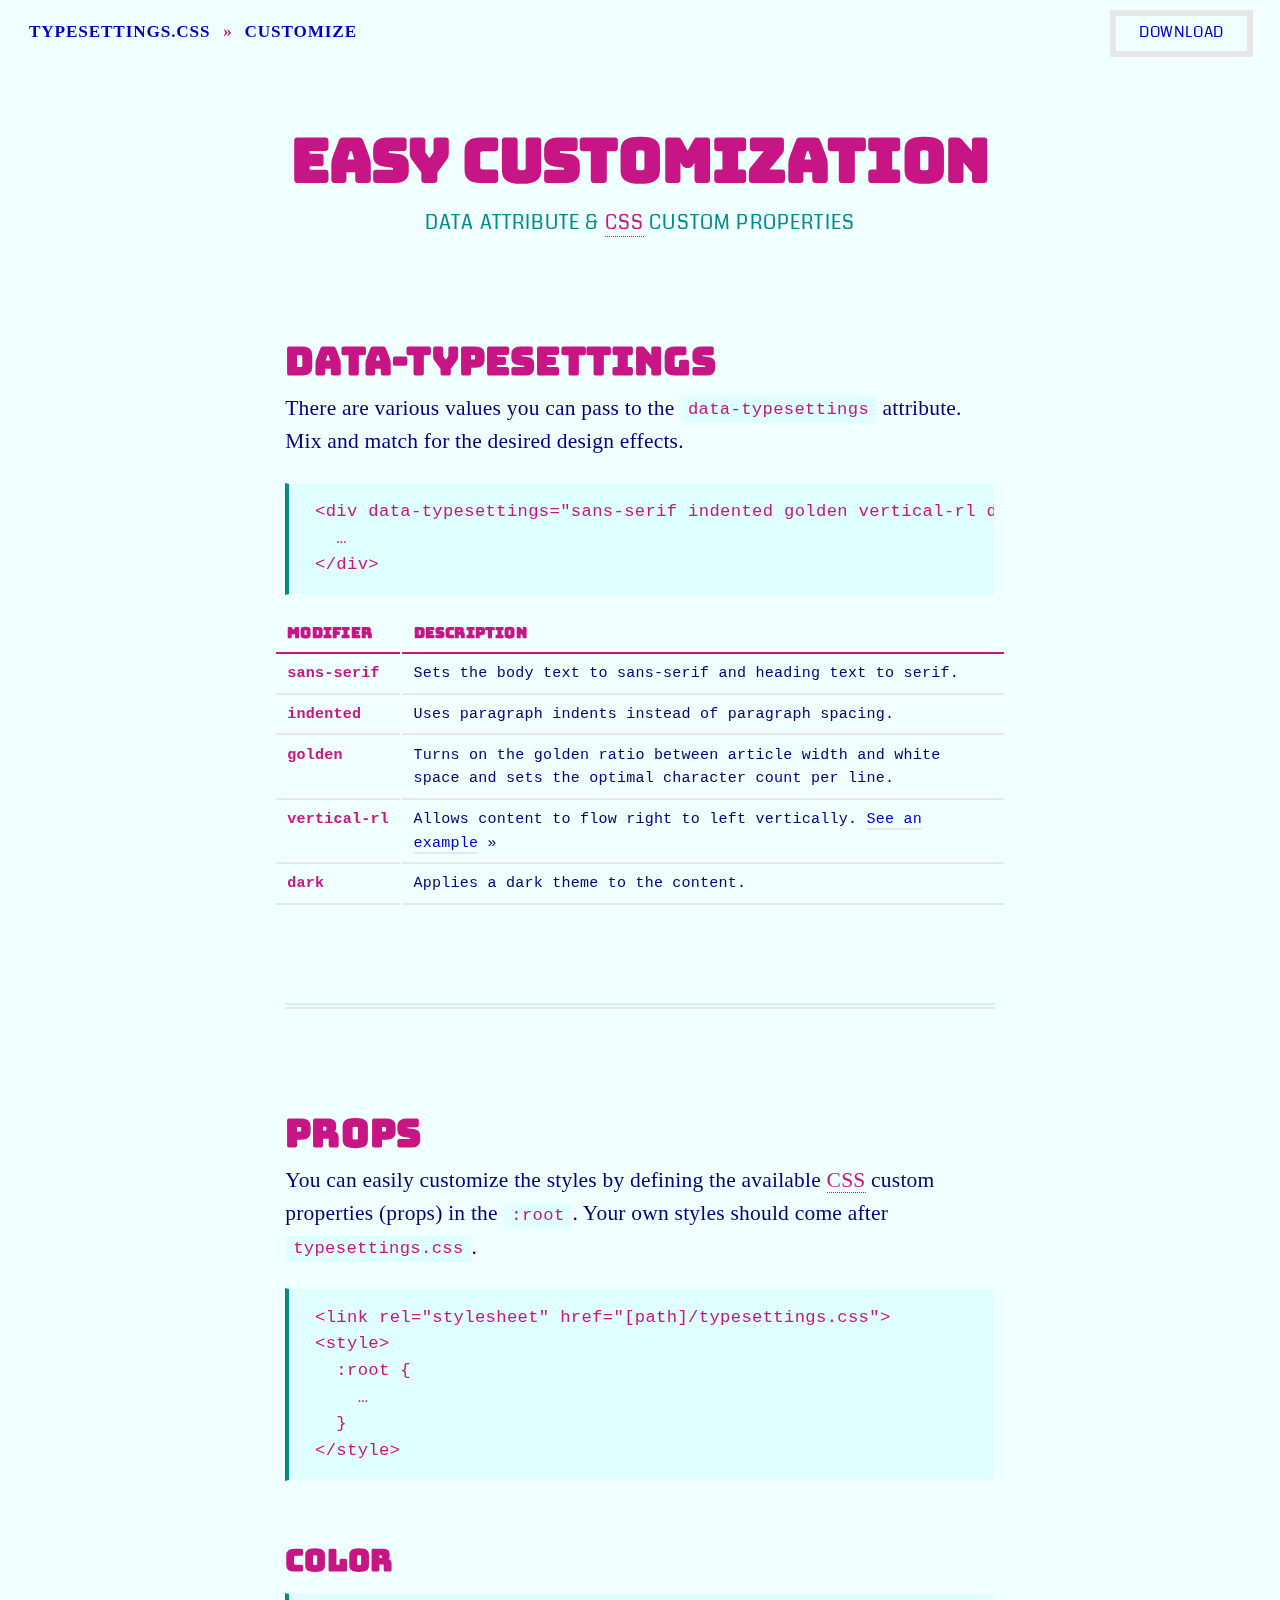
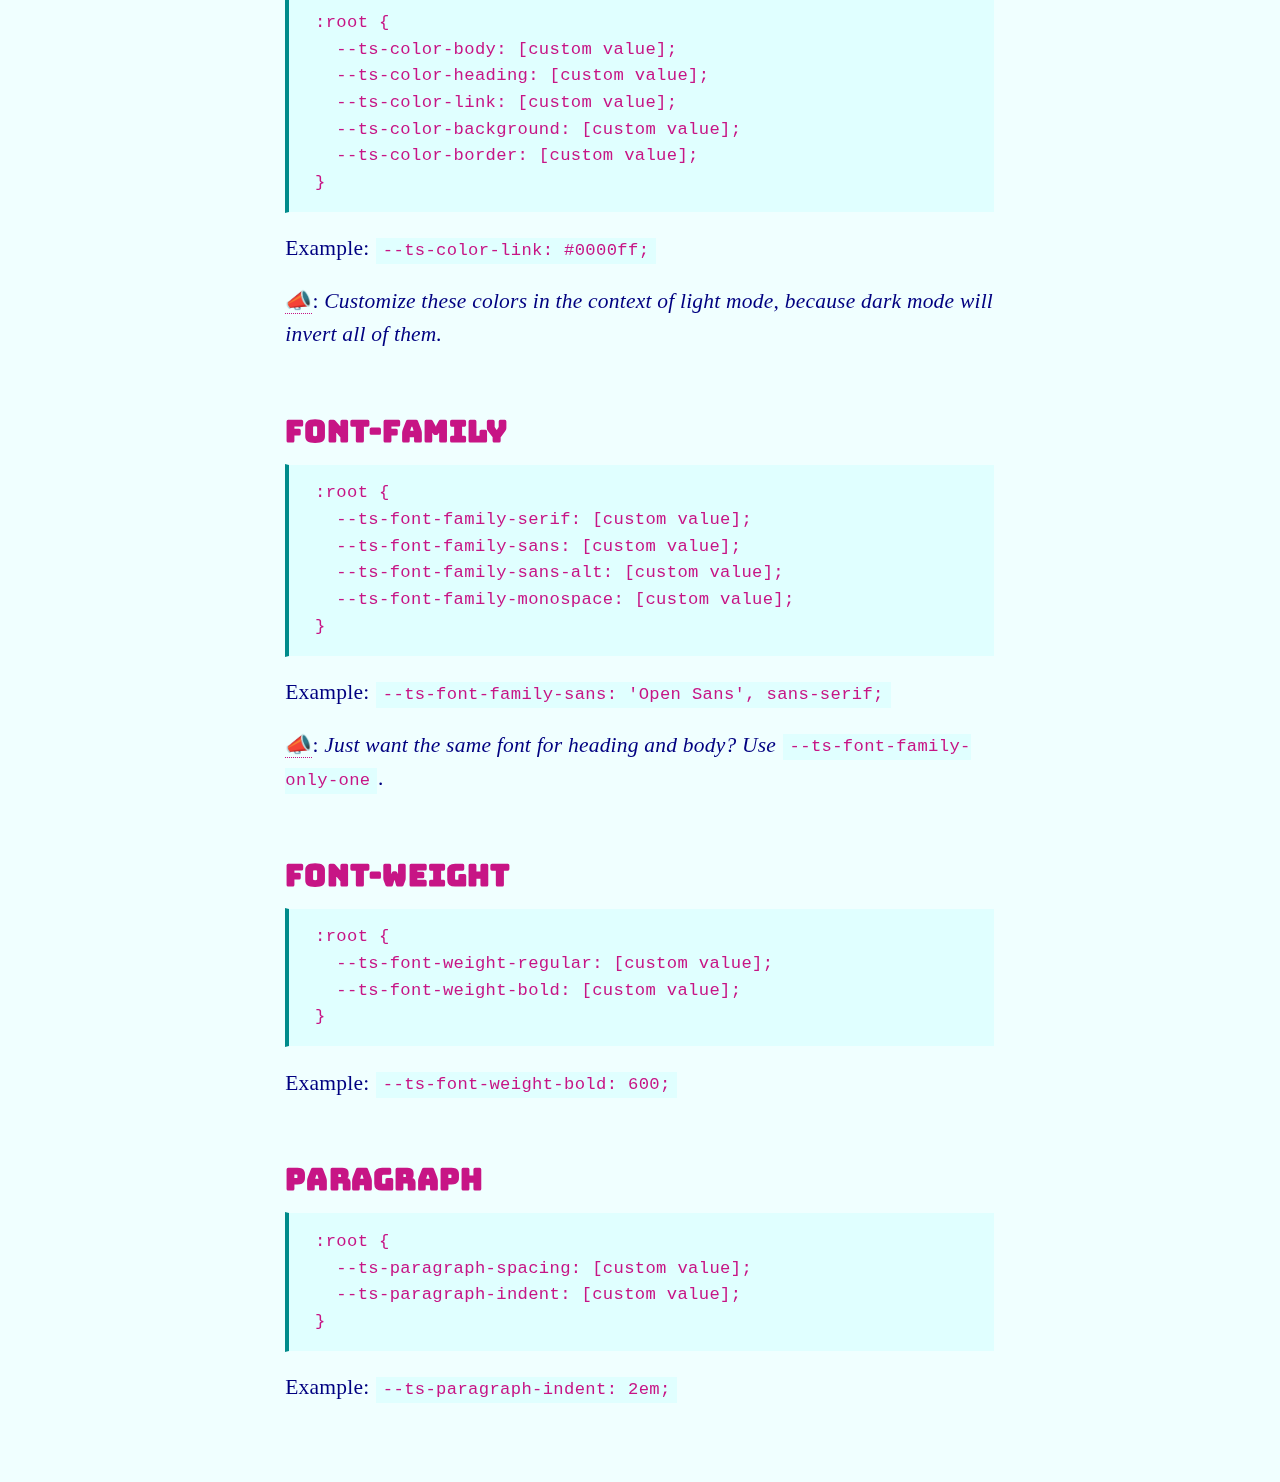
==== commit 18c3abbe: "fix page semantics" ====
--- a/customize.html
+++ b/customize.html
@@ -48,7 +48,7 @@
     <main id="content">
       <article>
         <header>
-          <h1>
+          <h1 role="presentation">
             Easy Customization
           </h1>
           <h2>
@@ -125,11 +125,9 @@
             <p>
               Example: <code>--ts-font-family-sans: 'Open Sans', sans-serif;</code>
             </p>
-            <hr>
             <p>
-              <abbr aria-label="Note">📣</abbr>: <em>Just want one font to rule them all? Do this.</em>
+              <abbr aria-label="Note">📣</abbr>: <em>Just want the same font for heading and body? Use <code>--ts-font-family-only-one</code>.</em>
             </p>
-            <pre><code>:root {<br>&nbsp;&nbsp;--ts-font-family-only-one: [custom value];<br>}</code></pre>
           </section>
           <section aria-labelledby="font-weight">
             <h4 id="font-weight">
--- a/src/styles/typesettings.css
+++ b/src/styles/typesettings.css
@@ -1 +1 @@
-﻿:root{--ts-color-body: #464646;--ts-color-heading: black;--ts-color-link: var(--ts-color-heading);--ts-color-background: #f6f6f6;--ts-color-border: #e7e7e7;--ts-color-muted: #666;--ts-color-subtle: #ececec;--ts-font-family-serif: "Georgia", "Garamond", "Times", serif;--ts-font-family-sans: -apple-system, BlinkMacSystemFont, "Segoe UI", "Roboto", "Oxygen", "Ubuntu", "Cantarell", "Fira Sans", "Droid Sans", "Helvetica Neue", sans-serif;--ts-font-family-sans-alt: "Verdana", sans-serif;--ts-font-family-monospace: monospace, monospace;--ts-font-weight-bold: 800;--ts-font-weight-regular: 300;--ts-font-size: calc(15px + 0.25vw);--ts-font-size-xsmall: 0.7em;--ts-font-size-small: 0.8em;--ts-font-size-medium: 1em;--ts-font-size-large: 1.2em;--ts-font-size-xlarge: 1.4em;--ts-font-size-xxlarge: 1.8em;--ts-font-size-lede: var(--ts-font-size-large);--ts-paragraph-spacing: 0.9em;--ts-paragraph-indent: 1.5em;--ts-line-height-heading: 1.45;--ts-line-height-body: 1.55;--ts-border-double: 6px double var(--ts-color-border);--ts-border-single: 2px solid var(--ts-color-border);--ts-border: var(--ts-border-double)}*,*:before,*:after{box-sizing:border-box;font-feature-settings:"kern";-webkit-font-kerning:normal;font-kerning:normal;-moz-osx-font-smoothing:grayscale !important;-webkit-font-smoothing:antialiased !important}body{margin:0}body>a{display:block;padding:.5em;text-align:center;font-weight:bold;border:2px dashed}body>a:not(:focus){position:absolute;width:1px;height:1px;margin:-1px;padding:0;white-space:nowrap;border:0;clip:rect(0 0 0 0);-webkit-clip-path:inset(50%);clip-path:inset(50%);overflow:hidden}:lang(en) q{quotes:"“" "”" "‘" "’"}:lang(zh-Hant) q,:lang(ja) q{quotes:"「" "」" "『" "』"}@media(min-width: 25em){:lang(en) [data-typesettings] header[role=banner] p:first-of-type:first-letter{float:left;-webkit-margin-end:.15em;margin-inline-end:.15em;padding:0 .2em;line-height:calc(var(--ts-line-height-body) * 0.95);text-transform:uppercase;font-weight:var(--ts-font-weight-bold);font-size:calc(var(--ts-font-size-lede) * 2.2);border:var(--ts-border)}[dir=rtl] :lang(en) [data-typesettings] header[role=banner] p:first-of-type:first-letter{float:right}@-moz-document url-prefix(){:lang(en) [data-typesettings] header[role=banner] p:first-of-type:first-letter{-webkit-padding-before:.4em;padding-block-start:.4em;-webkit-padding-after:.4em;padding-block-end:.4em}}}[data-typesettings]{min-height:100vh;color:var(--ts-color-body);line-height:var(--ts-line-height-body);letter-spacing:.01em;font-family:var(--ts-font-family-only-one, var(--ts-font-family-serif));font-weight:var(--ts-font-weight-regular);font-size:var(--ts-font-size);background-color:var(--ts-color-background)}@media(min-width: 50em){[data-typesettings]{font-size:calc(var(--ts-font-size) * 1.1)}}@media(min-width: 62.5em){[data-typesettings]{font-size:calc(var(--ts-font-size) * 1.2)}}[data-typesettings] a{text-decoration:none;border-bottom:var(--ts-border-single)}[data-typesettings] a:link{color:var(--ts-color-link)}[data-typesettings] a:visited{color:var(--ts-color-muted)}[data-typesettings] a:hover,[data-typesettings] a:visited:hover,[data-typesettings] a:focus{color:var(--ts-color-muted);border-bottom:0}[data-typesettings] a:active{position:relative;top:1px;z-index:1}[data-typesettings] h1,[data-typesettings] h2,[data-typesettings] h3,[data-typesettings] h4,[data-typesettings] h5,[data-typesettings] h6,[data-typesettings] dt,[data-typesettings] thead th,[data-typesettings] figcaption,[data-typesettings] blockquote{font-family:var(--ts-font-family-only-one, var(--ts-font-family-sans))}[data-typesettings] h1,[data-typesettings] h2,[data-typesettings] h3,[data-typesettings] h4,[data-typesettings] h5,[data-typesettings] h6{-webkit-margin-before:var(--ts-paragraph-spacing);margin-block-start:var(--ts-paragraph-spacing);color:var(--ts-color-heading);font-weight:var(--ts-font-weight-bold)}[data-typesettings] h1:first-child,[data-typesettings] h2:first-child,[data-typesettings] h3:first-child,[data-typesettings] h4:first-child,[data-typesettings] h5:first-child,[data-typesettings] h6:first-child{-webkit-margin-before:0;margin-block-start:0}[data-typesettings] h1:last-child,[data-typesettings] h2:last-child,[data-typesettings] h3:last-child,[data-typesettings] h4:last-child,[data-typesettings] h5:last-child,[data-typesettings] h6:last-child{-webkit-margin-after:0;margin-block-end:0}[data-typesettings] h2,[data-typesettings] h3,[data-typesettings] h4,[data-typesettings] h5,[data-typesettings] h6{-webkit-margin-after:calc(var(--ts-paragraph-spacing) / -2);margin-block-end:calc(var(--ts-paragraph-spacing) / -2);line-height:var(--ts-line-height-heading)}[data-typesettings] h1,[data-typesettings] h2{-webkit-hyphens:auto;-ms-hyphens:auto;hyphens:auto}[data-typesettings] h1{line-height:calc(var(--ts-line-height-heading) * 0.8);-webkit-margin-after:0;margin-block-end:0;font-size:var(--ts-font-size-xxlarge)}@media(min-width: 50em){[data-typesettings] h1{letter-spacing:-0.01em;font-size:calc(var(--ts-font-size-xxlarge) * 1.28)}}@media(min-width: 62.5em){[data-typesettings] h1{letter-spacing:-0.02em;font-size:calc(var(--ts-font-size-xxlarge) * 1.56)}}[data-typesettings] h1:first-child~h2:first-of-type{-webkit-margin-before:calc(var(--ts-paragraph-spacing) * 0.8);margin-block-start:calc(var(--ts-paragraph-spacing) * 0.8);-webkit-margin-after:0;margin-block-end:0;color:var(--ts-color-muted);letter-spacing:.06em;text-transform:uppercase;font-family:var(--ts-font-family-only-one, var(--ts-font-family-sans-alt));font-weight:var(--ts-font-weight-regular);font-size:var(--ts-font-size-xsmall)}@media(min-width: 50em){[data-typesettings] h1:first-child~h2:first-of-type{font-size:calc(var(--ts-font-size-xsmall) * 1.14)}}@media(min-width: 62.5em){[data-typesettings] h1:first-child~h2:first-of-type{font-size:calc(var(--ts-font-size-xsmall) * 1.29)}}[data-typesettings] header h1:first-child{text-align:center}[data-typesettings] header h1:first-child+h2{text-align:center}[data-typesettings] header p{color:var(--ts-color-heading);font-size:var(--ts-font-size-lede)}@media(min-width: 50em){[data-typesettings] header p{font-size:calc(var(--ts-font-size-lede) * 1.1)}}@media(min-width: 62.5em){[data-typesettings] header p{font-size:calc(var(--ts-font-size-lede) * 1.2)}}[data-typesettings] h2{font-size:var(--ts-font-size-xlarge)}@media(min-width: 50em){[data-typesettings] h2{font-size:calc(var(--ts-font-size-xlarge) * 1.29)}}@media(min-width: 62.5em){[data-typesettings] h2{letter-spacing:-0.01em;font-size:calc(var(--ts-font-size-xlarge) * 1.57)}}[data-typesettings] h3{font-size:var(--ts-font-size-large)}@media(min-width: 50em){[data-typesettings] h3{font-size:calc(var(--ts-font-size-large) * 1.17)}}@media(min-width: 62.5em){[data-typesettings] h3{font-size:calc(var(--ts-font-size-large) * 1.5)}}[data-typesettings] h4{font-size:var(--ts-font-size-medium)}@media(min-width: 50em){[data-typesettings] h4{font-size:calc(var(--ts-font-size-medium) * 1.1)}}@media(min-width: 62.5em){[data-typesettings] h4{font-size:calc(var(--ts-font-size-medium) * 1.4)}}[data-typesettings] h5{-webkit-margin-before:calc(var(--ts-paragraph-spacing) * 1.28);margin-block-start:calc(var(--ts-paragraph-spacing) * 1.28);font-size:var(--ts-font-size-small)}@media(min-width: 50em){[data-typesettings] h5{-webkit-margin-before:calc(var(--ts-paragraph-spacing) * 1.11);margin-block-start:calc(var(--ts-paragraph-spacing) * 1.11);font-size:calc(var(--ts-font-size-small) * 1.125)}}@media(min-width: 62.5em){[data-typesettings] h5{font-size:calc(var(--ts-font-size-small) * 1.375)}}[data-typesettings] h6{-webkit-margin-before:calc(var(--ts-paragraph-spacing) * 1.44);margin-block-start:calc(var(--ts-paragraph-spacing) * 1.44);text-transform:uppercase;letter-spacing:.01em;font-size:var(--ts-font-size-xsmall)}@media(min-width: 50em){[data-typesettings] h6{-webkit-margin-before:calc(var(--ts-paragraph-spacing) * 1.28);margin-block-start:calc(var(--ts-paragraph-spacing) * 1.28)}}@media(min-width: 62.5em){[data-typesettings] h6{-webkit-margin-before:calc(var(--ts-paragraph-spacing) * 1.11);margin-block-start:calc(var(--ts-paragraph-spacing) * 1.11);font-size:calc(var(--ts-font-size-xsmall) * 1.14)}}[data-typesettings] p,[data-typesettings] dl,[data-typesettings] hr,[data-typesettings] ol,[data-typesettings] ul,[data-typesettings] nav,[data-typesettings] footer,[data-typesettings] details,[data-typesettings] fieldset,[data-typesettings] progress,[data-typesettings] article aside{-webkit-margin-before:var(--ts-paragraph-spacing);margin-block-start:var(--ts-paragraph-spacing);-webkit-margin-after:0;margin-block-end:0;-webkit-margin-start:0;margin-inline-start:0;-webkit-margin-end:0;margin-inline-end:0}[data-typesettings] p:first-child,[data-typesettings] dl:first-child,[data-typesettings] hr:first-child,[data-typesettings] ol:first-child,[data-typesettings] ul:first-child,[data-typesettings] nav:first-child,[data-typesettings] footer:first-child,[data-typesettings] details:first-child,[data-typesettings] fieldset:first-child,[data-typesettings] progress:first-child,[data-typesettings] article aside:first-child{-webkit-margin-before:0;margin-block-start:0}[data-typesettings] blockquote,[data-typesettings] figure,[data-typesettings] header,[data-typesettings] form,[data-typesettings] pre{-webkit-margin-before:calc(var(--ts-paragraph-spacing) * 1.25);margin-block-start:calc(var(--ts-paragraph-spacing) * 1.25);-webkit-margin-after:0;margin-block-end:0;-webkit-margin-start:0;margin-inline-start:0;-webkit-margin-end:0;margin-inline-end:0}[data-typesettings] blockquote:first-child,[data-typesettings] figure:first-child,[data-typesettings] header:first-child,[data-typesettings] form:first-child,[data-typesettings] pre:first-child{-webkit-margin-before:0;margin-block-start:0}[data-typesettings] ul,[data-typesettings] ol{padding:0}[data-typesettings] ul ul,[data-typesettings] ul ol,[data-typesettings] ol ul,[data-typesettings] ol ol{-webkit-margin-before:0;margin-block-start:0;-webkit-padding-start:var(--ts-paragraph-indent);padding-inline-start:var(--ts-paragraph-indent)}[data-typesettings] li{-webkit-margin-before:calc(var(--ts-paragraph-spacing) / 3);margin-block-start:calc(var(--ts-paragraph-spacing) / 3)}[data-typesettings] li:first-child{-webkit-margin-before:0;margin-block-start:0}[data-typesettings] ol[data-comfortable] li,[data-typesettings] ul[data-comfortable] li{-webkit-margin-before:calc(var(--ts-paragraph-spacing) * 1.5);margin-block-start:calc(var(--ts-paragraph-spacing) * 1.5)}[data-typesettings] ol[data-comfortable] li:first-child,[data-typesettings] ul[data-comfortable] li:first-child{-webkit-margin-before:0;margin-block-start:0}[data-typesettings] dt{-webkit-margin-before:calc(var(--ts-paragraph-spacing) / 2);margin-block-start:calc(var(--ts-paragraph-spacing) / 2);font-weight:var(--ts-font-weight-bold)}[data-typesettings] dt:first-child{-webkit-margin-before:0;margin-block-start:0}[data-typesettings] dd{margin:0;-webkit-padding-start:var(--ts-paragraph-indent);padding-inline-start:var(--ts-paragraph-indent);letter-spacing:-0.02em;font-family:var(--ts-font-family-monospace);font-size:var(--ts-font-size-small);border-left:var(--ts-border)}[dir=rtl] [data-typesettings] dd{border-right:var(--ts-border);border-left:none}[data-typesettings] figure{display:block;width:100%;text-align:center}[data-typesettings] figure img{display:block;max-width:100%;height:auto}[data-typesettings] figure>div{position:relative;z-index:0;height:0;overflow:hidden;-webkit-padding-before:30px;padding-block-start:30px;-webkit-padding-after:56.25%;padding-block-end:56.25%}[data-typesettings] figure>div iframe,[data-typesettings] figure>div object,[data-typesettings] figure>div embed{position:absolute;top:0;left:0;width:100%;height:100%}[data-typesettings] figure figcaption{-webkit-margin-before:calc(var(--ts-paragraph-spacing) / 4);margin-block-start:calc(var(--ts-paragraph-spacing) / 4);color:var(--ts-color-muted);font-size:var(--ts-font-size-xsmall)}[data-typesettings] blockquote{-webkit-padding-before:var(--ts-paragraph-spacing);padding-block-start:var(--ts-paragraph-spacing);-webkit-padding-after:var(--ts-paragraph-spacing);padding-block-end:var(--ts-paragraph-spacing);-webkit-padding-start:var(--ts-paragraph-indent);padding-inline-start:var(--ts-paragraph-indent);-webkit-padding-end:var(--ts-paragraph-indent);padding-inline-end:var(--ts-paragraph-indent);color:var(--ts-color-heading);font-weight:var(--ts-font-weight-bold);border-top:var(--ts-border);border-bottom:var(--ts-border)}[data-typesettings] blockquote p{font-size:var(--ts-font-size-large)}@media(min-width: 50em){[data-typesettings] blockquote p{font-size:calc(var(--ts-font-size-large) * 1.08)}}@media(min-width: 62.5em){[data-typesettings] blockquote p{font-size:calc(var(--ts-font-size-large) * 1.25)}}[data-typesettings] blockquote q:before,[data-typesettings] blockquote q:after{color:var(--ts-color-muted);font-family:var(--ts-font-family-only-one, var(--ts-font-family-serif));font-weight:var(--ts-font-weight-bold)}:lang(en):not([dir=rtl]) [data-typesettings] blockquote p{max-width:30ch}:lang(en):not([dir=rtl]) [data-typesettings] blockquote q:before,:lang(en):not([dir=rtl]) [data-typesettings] blockquote q:after{z-index:0}:lang(en):not([dir=rtl]) [data-typesettings] blockquote q:before{position:absolute;transform:translateX(-105%)}[dir=rtl] :lang(en):not([dir=rtl]) [data-typesettings] blockquote q:before{transform:translateX(105%)}:lang(en):not([dir=rtl]) [data-typesettings] blockquote q:after{transform:translateX(5%)}[dir=rtl] :lang(en):not([dir=rtl]) [data-typesettings] blockquote q:after{transform:translateX(-5%)}:lang(en):not([dir=rtl]) [data-typesettings] blockquote q q:before,:lang(en):not([dir=rtl]) [data-typesettings] blockquote q q:after{position:static;transform:none}[data-typesettings] hr{display:block;height:1px;padding:0;border:0;border-top:var(--ts-border)}[data-typesettings] code,[data-typesettings] kbd{-webkit-padding-before:.2em;padding-block-start:.2em;-webkit-padding-after:.2em;padding-block-end:.2em;-webkit-padding-start:.4em;padding-inline-start:.4em;-webkit-padding-end:.4em;padding-inline-end:.4em;font-family:var(--ts-font-family-monospace);font-size:var(--ts-font-size-small)}[data-typesettings] code{color:var(--ts-color-heading);letter-spacing:.02em;vertical-align:baseline;font-style:normal;border:1px solid var(--ts-color-background);background-color:var(--ts-color-subtle)}[data-typesettings] pre{white-space:nowrap}[data-typesettings] pre code{display:block;max-height:80vh;margin:0;-webkit-padding-before:var(--ts-paragraph-spacing);padding-block-start:var(--ts-paragraph-spacing);-webkit-padding-after:var(--ts-paragraph-spacing);padding-block-end:var(--ts-paragraph-spacing);-webkit-padding-start:var(--ts-paragraph-indent);padding-inline-start:var(--ts-paragraph-indent);-webkit-padding-end:var(--ts-paragraph-indent);padding-inline-end:var(--ts-paragraph-indent);overflow:auto;-webkit-overflow-scrolling:touch;text-align:left;white-space:inherit;-webkit-writing-mode:horizontal-tb;-ms-writing-mode:lr-tb;writing-mode:horizontal-tb;-webkit-text-orientation:mixed;text-orientation:mixed;border-left:4px solid var(--ts-color-muted)}[data-typesettings] address{display:inline-block}[data-typesettings] small{font-size:var(--ts-font-size-small)}[data-typesettings] strong{font-weight:var(--ts-font-weight-bold)}[data-typesettings] kbd{color:var(--ts-color-heading);border-radius:3px;background-color:var(--ts-color-background);box-shadow:0 1px 1px 1px var(--ts-color-muted)}[data-typesettings] abbr{position:relative;z-index:0;color:var(--ts-color-heading);cursor:help;border-bottom:1px dotted}[data-typesettings] abbr:after{content:attr(aria-label);display:none;position:absolute;top:0;left:50%;transform:translate3d(-50%, -100%, 0);-webkit-padding-before:.2em;padding-block-start:.2em;-webkit-padding-after:.2em;padding-block-end:.2em;-webkit-padding-start:.4em;padding-inline-start:.4em;-webkit-padding-end:.4em;padding-inline-end:.4em;color:var(--ts-color-background);line-height:var(--ts-line-height-heading);-webkit-hyphens:none;-ms-hyphens:none;hyphens:none;font-family:var(--ts-font-family-only-one, var(--ts-font-family-sans-alt));font-size:var(--ts-font-size-xsmall);box-shadow:0 0 0 2px var(--ts-color-background);background-color:var(--ts-color-heading)}[data-typesettings] abbr:hover:after{display:block}[data-typesettings] abbr a{border-bottom:none}[data-typesettings] button,[data-typesettings] input,[data-typesettings] optgroup,[data-typesettings] select,[data-typesettings] textarea{margin:0;line-height:var(--ts-line-height-heading);font-size:var(--ts-font-size-medium)}[data-typesettings] input,[data-typesettings] optgroup,[data-typesettings] select,[data-typesettings] textarea{font-family:var(--ts-font-family-monospace)}[data-typesettings] input[type=text],[data-typesettings] input[type=color],[data-typesettings] input[type=date],[data-typesettings] input[type=datetime-local],[data-typesettings] input[type=email],[data-typesettings] input[type=month],[data-typesettings] input[type=number],[data-typesettings] input[type=password],[data-typesettings] input[type=search],[data-typesettings] input[type=tel],[data-typesettings] input[type=time],[data-typesettings] input[type=url],[data-typesettings] input[type=week],[data-typesettings] textarea,[data-typesettings] optgroup,[data-typesettings] select{-webkit-padding-before:1px;padding-block-start:1px;-webkit-padding-after:2px;padding-block-end:2px;-webkit-padding-start:7px;padding-inline-start:7px;-webkit-padding-end:7px;padding-inline-end:7px}[data-typesettings] input[type=text],[data-typesettings] input[type=color],[data-typesettings] input[type=date],[data-typesettings] input[type=datetime-local],[data-typesettings] input[type=email],[data-typesettings] input[type=month],[data-typesettings] input[type=number],[data-typesettings] input[type=password],[data-typesettings] input[type=search],[data-typesettings] input[type=tel],[data-typesettings] input[type=time],[data-typesettings] input[type=url],[data-typesettings] input[type=week],[data-typesettings] textarea{display:inline-flex;max-width:100%;border-width:1px;border-style:solid;border-color:#d8d8d8 #d1d1d1 #bababa}[data-typesettings] button,[data-typesettings] input{overflow:visible}[data-typesettings] button,[data-typesettings] select{text-transform:none}[data-typesettings] button,[data-typesettings] [type=button],[data-typesettings] [type=reset],[data-typesettings] [type=submit],[data-typesettings] ::-webkit-file-upload-button{letter-spacing:-0.02em;cursor:pointer;font-family:var(--ts-font-family-monospace);font-weight:var(--ts-font-weight-regular);-webkit-appearance:button}[data-typesettings] button::-moz-focus-inner,[data-typesettings] [type=button]::-moz-focus-inner,[data-typesettings] [type=reset]::-moz-focus-inner,[data-typesettings] [type=submit]::-moz-focus-inner{padding:0;border-style:none}[data-typesettings] button:-moz-focusring,[data-typesettings] [type=button]:-moz-focusring,[data-typesettings] [type=reset]:-moz-focusring,[data-typesettings] [type=submit]:-moz-focusring{outline:1px dotted ButtonText}[data-typesettings] form{font-size:var(--ts-font-size-small)}[data-typesettings] fieldset{-webkit-padding-before:var(--ts-paragraph-spacing);padding-block-start:var(--ts-paragraph-spacing);-webkit-padding-after:var(--ts-paragraph-spacing);padding-block-end:var(--ts-paragraph-spacing);-webkit-padding-start:calc(var(--ts-paragraph-indent) * 1.5);padding-inline-start:calc(var(--ts-paragraph-indent) * 1.5);-webkit-padding-end:calc(var(--ts-paragraph-indent) * 1.5);padding-inline-end:calc(var(--ts-paragraph-indent) * 1.5);border:var(--ts-border);background-color:var(--ts-color-subtle)}[data-typesettings] legend{display:table;max-width:100%;-webkit-margin-before:0;margin-block-start:0;-webkit-margin-after:0;margin-block-end:0;-webkit-margin-start:-3px;margin-inline-start:-3px;-webkit-margin-end:-3px;margin-inline-end:-3px;-webkit-padding-before:1px;padding-block-start:1px;-webkit-padding-after:1px;padding-block-end:1px;-webkit-padding-start:3px;padding-inline-start:3px;-webkit-padding-end:3px;padding-inline-end:3px;color:inherit;white-space:normal;line-height:1;text-transform:uppercase;letter-spacing:.05rem;font-family:var(--ts-font-family-monospace);font-weight:var(--ts-font-weight-bold);font-size:var(--ts-font-size-xsmall)}[data-typesettings] legend+*{-webkit-margin-before:0;margin-block-start:0}[data-typesettings] textarea{width:100%;overflow:auto}[data-typesettings] [type=checkbox],[data-typesettings] [type=radio]{padding:0}[data-typesettings] [type=number]::-webkit-inner-spin-button,[data-typesettings] [type=number]::-webkit-outer-spin-button{height:auto}[data-typesettings] [type=search]{outline-offset:-2px;-webkit-appearance:textfield}[data-typesettings] [type=search]::-webkit-search-decoration{-webkit-appearance:none}[data-typesettings] label{cursor:pointer;letter-spacing:-0.02em;font-family:var(--ts-font-family-monospace)}[data-typesettings] progress{width:100%}[data-typesettings] summary{display:flex;align-items:center;position:relative;z-index:0;cursor:pointer;-webkit-user-select:none;-moz-user-select:none;-ms-user-select:none;user-select:none;outline:none}[data-typesettings] summary::-webkit-details-marker{display:none}[data-typesettings] summary:before{content:"❯";position:absolute;top:50%;left:0;transform:translate3d(calc(-100% - var(--ts-paragraph-indent) / 2), -50%, 0) rotate(0deg);color:var(--ts-color-muted);font-size:.8em}[dir=rtl] [data-typesettings] summary:before{right:0;left:auto;transform:translate3d(calc(100% + var(--ts-paragraph-indent) / 2), -50%, 0) rotate(0deg)}[data-typesettings] summary:focus{border:1px dashed var(--ts-color-muted)}[data-typesettings] details[open]>summary{-webkit-margin-after:calc(var(--ts-paragraph-spacing) / -2);margin-block-end:calc(var(--ts-paragraph-spacing) / -2)}[data-typesettings] details[open]>summary:before{transform:translate3d(calc(-100% - var(--ts-paragraph-indent) / 2), -50%, 0) rotate(90deg)}[dir=rtl] [data-typesettings] details[open]>summary:before{transform:translate3d(calc(100% + var(--ts-paragraph-indent) / 2), -50%, 0) rotate(270deg)}[data-typesettings] template,[data-typesettings] [hidden]{display:none}[data-typesettings] table{min-width:calc(100% + var(--ts-paragraph-indent));-webkit-margin-start:calc(var(--ts-paragraph-indent) / -2);margin-inline-start:calc(var(--ts-paragraph-indent) / -2);-webkit-margin-end:calc(var(--ts-paragraph-indent) / -2);margin-inline-end:calc(var(--ts-paragraph-indent) / -2);font-family:var(--ts-font-family-monospace);font-size:var(--ts-font-size-xsmall)}[data-typesettings] tbody tr:hover{background-color:var(--ts-color-subtle)}[data-typesettings] th,[data-typesettings] td{-webkit-padding-before:calc(var(--ts-paragraph-spacing) / 2);padding-block-start:calc(var(--ts-paragraph-spacing) / 2);-webkit-padding-after:calc(var(--ts-paragraph-spacing) / 2);padding-block-end:calc(var(--ts-paragraph-spacing) / 2);-webkit-padding-start:calc(var(--ts-paragraph-indent) / 2);padding-inline-start:calc(var(--ts-paragraph-indent) / 2);-webkit-padding-end:calc(var(--ts-paragraph-indent) / 2);padding-inline-end:calc(var(--ts-paragraph-indent) / 2);text-align:start;vertical-align:baseline;border-bottom:var(--ts-border-single)}[data-typesettings] th:first-child,[data-typesettings] td:first-child{white-space:nowrap}[data-typesettings] th{-webkit-padding-before:0;padding-block-start:0;color:var(--ts-color-heading);white-space:nowrap;font-weight:var(--ts-font-weight-bold)}[data-typesettings] thead th{border-bottom-color:currentColor}[data-typesettings] article aside{-webkit-padding-before:calc(var(--ts-paragraph-spacing) / 2);padding-block-start:calc(var(--ts-paragraph-spacing) / 2);-webkit-padding-after:calc(var(--ts-paragraph-spacing) / 2);padding-block-end:calc(var(--ts-paragraph-spacing) / 2);-webkit-padding-start:calc(var(--ts-paragraph-indent) / 2);padding-inline-start:calc(var(--ts-paragraph-indent) / 2);-webkit-padding-end:calc(var(--ts-paragraph-indent) / 2);padding-inline-end:calc(var(--ts-paragraph-indent) / 2);border:var(--ts-border)}@media(min-width: 50em){[data-typesettings] article aside{transform:translateY(calc(var(--ts-paragraph-spacing) / 4));float:right;width:12em;-webkit-margin-start:var(--ts-paragraph-indent);margin-inline-start:var(--ts-paragraph-indent);-webkit-margin-after:calc(var(--ts-paragraph-spacing) / 2);margin-block-end:calc(var(--ts-paragraph-spacing) / 2);background-color:var(--ts-color-background)}[dir=rtl] [data-typesettings] article aside{float:left}}[data-typesettings] article aside>*{font-size:var(--ts-font-size-small)}[data-typesettings] *+section,[data-typesettings] section+hr{-webkit-margin-before:calc(var(--ts-paragraph-spacing) * 5);margin-block-start:calc(var(--ts-paragraph-spacing) * 5)}[data-typesettings] *+section *+section,[data-typesettings] *+section section+hr,[data-typesettings] section+hr *+section,[data-typesettings] section+hr section+hr{-webkit-margin-before:calc(var(--ts-paragraph-spacing) * 3);margin-block-start:calc(var(--ts-paragraph-spacing) * 3)}[data-typesettings] *+section>*[id]:first-child,[data-typesettings] section+hr>*[id]:first-child{-webkit-margin-before:-5rem;margin-block-start:-5rem;-webkit-padding-before:5rem;padding-block-start:5rem}[data-typesettings] header[role=banner]{-webkit-filter:invert(100%);filter:invert(100%);-webkit-margin-start:-5vw;margin-inline-start:-5vw;-webkit-margin-end:-5vw;margin-inline-end:-5vw;-webkit-padding-before:calc(var(--ts-paragraph-spacing) * 3);padding-block-start:calc(var(--ts-paragraph-spacing) * 3);-webkit-padding-after:calc(var(--ts-paragraph-spacing) * 3);padding-block-end:calc(var(--ts-paragraph-spacing) * 3);-webkit-padding-start:5vw;padding-inline-start:5vw;-webkit-padding-end:5vw;padding-inline-end:5vw;color:var(--ts-color-body);background-color:var(--ts-color-background)}[data-typesettings] header[role=banner] img:not([src*=".svg"]),[data-typesettings] header[role=banner] video,[data-typesettings] header[role=banner] embed,[data-typesettings] header[role=banner] iframe{-webkit-filter:invert(100%);filter:invert(100%)}[data-typesettings] nav{text-align:center}@media(min-width: 50em){[data-typesettings] nav{line-height:var(--ts-line-height-heading)}}[data-typesettings] nav ul{display:flex;flex-wrap:wrap;align-items:baseline;padding:0;list-style:none;white-space:nowrap}[data-typesettings] nav ul li{margin:0}[data-typesettings] nav>ul{position:relative;right:50%;left:50%;width:100vw;-webkit-margin-end:-50vw;margin-inline-end:-50vw;-webkit-margin-start:-50vw;margin-inline-start:-50vw;flex-direction:row;justify-content:space-between;-webkit-padding-before:calc(var(--ts-paragraph-spacing) / 2);padding-block-start:calc(var(--ts-paragraph-spacing) / 2);-webkit-padding-after:calc(var(--ts-paragraph-spacing) / 2);padding-block-end:calc(var(--ts-paragraph-spacing) / 2);-webkit-padding-start:calc(var(--ts-paragraph-indent) / 2);padding-inline-start:calc(var(--ts-paragraph-indent) / 2);-webkit-padding-end:calc(var(--ts-paragraph-indent) / 2);padding-inline-end:calc(var(--ts-paragraph-indent) / 2);-webkit-backdrop-filter:blur(0.1em);backdrop-filter:blur(0.1em)}[data-typesettings] nav>ul:before{content:"";position:absolute;top:0;right:0;z-index:-1;width:100%;height:100%;pointer-events:none;background-color:var(--ts-color-background);opacity:.8}[data-typesettings] nav>ul>li{width:100%}@media(min-width: 50em){[data-typesettings] nav>ul>li{width:auto}}[data-typesettings] nav>ul>li:nth-of-type(1) h1{display:flex;align-items:baseline;justify-content:center}[data-typesettings] nav>ul>li:nth-of-type(1) a{-webkit-padding-start:calc(var(--ts-paragraph-indent) / 2);padding-inline-start:calc(var(--ts-paragraph-indent) / 2);-webkit-padding-end:calc(var(--ts-paragraph-indent) / 2);padding-inline-end:calc(var(--ts-paragraph-indent) / 2);border:0}[data-typesettings] nav>ul>li:nth-of-type(2)>ul{justify-content:center}[data-typesettings] nav>ul>li>ul a{-webkit-padding-before:calc(var(--ts-paragraph-spacing) / 2);padding-block-start:calc(var(--ts-paragraph-spacing) / 2);-webkit-padding-after:calc(var(--ts-paragraph-spacing) / 2);padding-block-end:calc(var(--ts-paragraph-spacing) / 2);-webkit-padding-start:calc(var(--ts-paragraph-indent) / 2);padding-inline-start:calc(var(--ts-paragraph-indent) / 2);-webkit-padding-end:calc(var(--ts-paragraph-indent) / 2);padding-inline-end:calc(var(--ts-paragraph-indent) / 2)}@media(min-width: 50em){[data-typesettings] nav>ul>li>ul a{-webkit-margin-start:calc(var(--ts-paragraph-indent) / 2);margin-inline-start:calc(var(--ts-paragraph-indent) / 2);-webkit-margin-end:calc(var(--ts-paragraph-indent) / 2);margin-inline-end:calc(var(--ts-paragraph-indent) / 2);-webkit-padding-start:0;padding-inline-start:0;-webkit-padding-end:0;padding-inline-end:0}[data-typesettings] nav>ul>li>ul>li:last-of-type>a{-webkit-padding-before:calc(var(--ts-paragraph-spacing) / 2);padding-block-start:calc(var(--ts-paragraph-spacing) / 2);-webkit-padding-after:calc(var(--ts-paragraph-spacing) / 2);padding-block-end:calc(var(--ts-paragraph-spacing) / 2);-webkit-padding-start:var(--ts-paragraph-indent);padding-inline-start:var(--ts-paragraph-indent);-webkit-padding-end:var(--ts-paragraph-indent);padding-inline-end:var(--ts-paragraph-indent);border:6px solid var(--ts-color-border);background-color:var(--ts-color-background)}}[data-typesettings] nav a{display:block;line-height:var(--ts-line-height-heading);letter-spacing:.05em;text-transform:uppercase;text-shadow:0 0 .1em var(--ts-color-background),.1em 0 .1em var(--ts-color-background),0 .1em .1em var(--ts-color-background),0 -0.1em .1em var(--ts-color-background),-0.1em 0 .1em var(--ts-color-background);font-family:var(--ts-font-family-only-one, var(--ts-font-family-sans-alt));font-size:var(--ts-font-size-xsmall)}@media(min-width: 50em){[data-typesettings] nav a{border:0}}[data-typesettings] nav a:visited{color:var(--ts-color-link)}[data-typesettings] nav h1{font-family:var(--ts-font-family-heading);font-size:var(--ts-font-size-small)}[data-typesettings] nav h1 a{font-family:inherit;font-size:inherit}[data-typesettings]>nav:first-child{position:-webkit-sticky;position:sticky;top:0;z-index:99999}[data-typesettings] main{-webkit-padding-before:calc(var(--ts-paragraph-spacing) * 3);padding-block-start:calc(var(--ts-paragraph-spacing) * 3);-webkit-padding-after:calc(var(--ts-paragraph-spacing) * 4);padding-block-end:calc(var(--ts-paragraph-spacing) * 4);-webkit-padding-start:10%;padding-inline-start:10%;-webkit-padding-end:10%;padding-inline-end:10%}[data-typesettings] article{max-width:75em;-webkit-margin-before:0;margin-block-start:0;-webkit-margin-after:0;margin-block-end:0;-webkit-margin-start:auto;margin-inline-start:auto;-webkit-margin-end:auto;margin-inline-end:auto}[data-typesettings] article:after,[data-typesettings] header[role=banner]:after{content:"";display:block;clear:both}[data-typesettings][data-typesettings*=dark]{-webkit-filter:invert(100%);filter:invert(100%);color:var(--ts-color-body) !important;background-color:var(--ts-color-background) !important}[data-typesettings][data-typesettings*=dark] img:not([src*=".svg"]),[data-typesettings][data-typesettings*=dark] video,[data-typesettings][data-typesettings*=dark] embed,[data-typesettings][data-typesettings*=dark] iframe{-webkit-filter:invert(100%);filter:invert(100%)}[data-typesettings][data-typesettings*=sans-serif]{letter-spacing:-0.01em;font-family:var(--ts-font-family-only-one, var(--ts-font-family-sans))}@media(min-width: 50em){[data-typesettings][data-typesettings*=sans-serif]{font-size:var(--ts-font-size)}}@media(min-width: 62.5em){[data-typesettings][data-typesettings*=sans-serif]{font-size:calc(var(--ts-font-size) * 1.1)}}[data-typesettings][data-typesettings*=sans-serif] h1,[data-typesettings][data-typesettings*=sans-serif] h2,[data-typesettings][data-typesettings*=sans-serif] h3,[data-typesettings][data-typesettings*=sans-serif] h4,[data-typesettings][data-typesettings*=sans-serif] h5,[data-typesettings][data-typesettings*=sans-serif] h6,[data-typesettings][data-typesettings*=sans-serif] dt,[data-typesettings][data-typesettings*=sans-serif] legend figcaption,[data-typesettings][data-typesettings*=sans-serif] blockquote{font-family:var(--ts-font-family-only-one, var(--ts-font-family-serif))}[data-typesettings][data-typesettings*=indented] p:first-of-type{text-indent:0}[data-typesettings][data-typesettings*=indented] p+p,[data-typesettings][data-typesettings*=indented] figure+p,[data-typesettings][data-typesettings*=indented] blockquote+p,[data-typesettings][data-typesettings*=indented] aside+p,[data-typesettings][data-typesettings*=indented] pre+p,[data-typesettings][data-typesettings*=indented] ul+p,[data-typesettings][data-typesettings*=indented] ol+p{text-indent:var(--ts-paragraph-indent)}[data-typesettings][data-typesettings*=indented] p+p{-webkit-margin-before:0;margin-block-start:0}@media(min-width: 50em){[data-typesettings][data-typesettings*=indented] p+aside,[data-typesettings][data-typesettings*=indented] aside+p{-webkit-margin-before:0;margin-block-start:0}}@media(min-width: 62.5em){[data-typesettings][data-typesettings*=golden] main{-webkit-padding-start:19%;padding-inline-start:19%;-webkit-padding-end:19%;padding-inline-end:19%}[data-typesettings][data-typesettings*=golden] article{max-width:66ch}}[data-typesettings][data-typesettings*=vertical-rl]{--ts-paragraph-indent: 2em;width:100vw;height:100vh;min-height:auto;overflow:auto;-webkit-overflow-scrolling:touch;text-align:justify;-webkit-writing-mode:vertical-rl;-ms-writing-mode:tb-rl;writing-mode:vertical-rl;-webkit-text-orientation:upright;text-orientation:upright}[data-typesettings][data-typesettings*=vertical-rl] a{border-bottom:0;border-left:var(--ts-border-single)}[data-typesettings][data-typesettings*=vertical-rl] header h1:first-child{text-align:justify}[data-typesettings][data-typesettings*=vertical-rl] header h1:first-child+h2{text-align:justify}[data-typesettings][data-typesettings*=vertical-rl] dd{border-top:var(--ts-border);border-right:0;border-left:0}[data-typesettings][data-typesettings*=vertical-rl] pre code{max-width:50vw;min-width:320px;max-height:100%}[data-typesettings][data-typesettings*=vertical-rl] figure img{width:auto;height:100%}[data-typesettings][data-typesettings*=vertical-rl] main{-webkit-padding-start:var(--ts-paragraph-indent);padding-inline-start:var(--ts-paragraph-indent);-webkit-padding-end:var(--ts-paragraph-indent);padding-inline-end:var(--ts-paragraph-indent)}[data-typesettings][data-typesettings*=vertical-rl] article{max-width:100%;max-height:100%;-webkit-margin-start:0;margin-inline-start:0;-webkit-margin-end:0;margin-inline-end:0}@media(min-width: 62.5em){[data-typesettings][data-typesettings*=vertical-rl][data-typesettings*=golden] article{max-height:33ch;-webkit-margin-start:auto;margin-inline-start:auto;-webkit-margin-end:auto;margin-inline-end:auto}}[data-typesettings][data-typesettings*=vertical-rl] aside{float:none;width:auto;-webkit-margin-start:0;margin-inline-start:0}[data-typesettings][data-typesettings*=vertical-rl] nav{height:100vh;text-align:justify}[data-typesettings][data-typesettings*=vertical-rl] nav>ul{right:auto;left:auto;width:auto;-webkit-margin-end:0;margin-inline-end:0;-webkit-margin-start:0;margin-inline-start:0}[data-typesettings][data-typesettings*=vertical-rl] nav>ul>li:nth-of-type(1) a{-webkit-padding-before:calc(var(--ts-paragraph-spacing) / 2);padding-block-start:calc(var(--ts-paragraph-spacing) / 2);-webkit-padding-after:calc(var(--ts-paragraph-spacing) / 2);padding-block-end:calc(var(--ts-paragraph-spacing) / 2)}[data-typesettings][data-typesettings*=vertical-rl]>nav:first-child{position:static;top:auto;z-index:0}/*# sourceMappingURL=typesettings.css.map */
+﻿:root{--ts-color-body: #464646;--ts-color-heading: black;--ts-color-link: var(--ts-color-heading);--ts-color-background: #f6f6f6;--ts-color-border: #e7e7e7;--ts-color-muted: #666;--ts-color-subtle: #ececec;--ts-font-family-serif: "Georgia", "Garamond", "Times", serif;--ts-font-family-sans: -apple-system, BlinkMacSystemFont, "Segoe UI", "Roboto", "Oxygen", "Ubuntu", "Cantarell", "Fira Sans", "Droid Sans", "Helvetica Neue", sans-serif;--ts-font-family-sans-alt: "Verdana", sans-serif;--ts-font-family-monospace: "SFMono-Regular", Consolas, "Liberation Mono", Menlo, Courier, monospace;--ts-font-weight-bold: 800;--ts-font-weight-regular: 300;--ts-font-size: calc(1rem + 0.15vw);--ts-font-size-xsmall: 0.7em;--ts-font-size-small: 0.8em;--ts-font-size-medium: 1em;--ts-font-size-large: 1.2em;--ts-font-size-xlarge: 1.4em;--ts-font-size-xxlarge: 1.8em;--ts-font-size-lede: var(--ts-font-size-large);--ts-paragraph-spacing: 0.9em;--ts-paragraph-indent: 1.5em;--ts-line-height-heading: 1.45;--ts-line-height-body: 1.55;--ts-border-double: 6px double var(--ts-color-border);--ts-border-single: 2px solid var(--ts-color-border);--ts-border: var(--ts-border-double);--ts-main-padding-inline: 10vw;--ts-banner-padding-inline: var(--ts-paragraph-indent)}*,*:before,*:after{box-sizing:border-box;font-feature-settings:"kern";-webkit-font-kerning:normal;font-kerning:normal;-moz-osx-font-smoothing:grayscale !important;-webkit-font-smoothing:antialiased !important}html{font-size:100%}body{margin:0}body>a{display:block;padding:.5em;text-align:center;font-weight:bold;border:2px dashed}body>a:not(:focus){position:absolute;width:1px;height:1px;margin:-1px;padding:0;white-space:nowrap;border:0;clip:rect(0 0 0 0);-webkit-clip-path:inset(50%);clip-path:inset(50%);overflow:hidden}:lang(en) q{quotes:"“" "”" "‘" "’"}:lang(zh-Hant) q,:lang(ja) q{quotes:"「" "」" "『" "』"}@media(min-width: 25em){:lang(en) [data-typesettings] header[role=banner] p:first-of-type:first-letter{float:left;-webkit-margin-end:.15em;margin-inline-end:.15em;padding:0 .2em;line-height:calc(var(--ts-line-height-body) * 0.95);text-transform:uppercase;font-weight:var(--ts-font-weight-bold);font-size:calc(var(--ts-font-size-lede) * 2.2);border:var(--ts-border)}[dir=rtl] :lang(en) [data-typesettings] header[role=banner] p:first-of-type:first-letter{float:right}@-moz-document url-prefix(){:lang(en) [data-typesettings] header[role=banner] p:first-of-type:first-letter{-webkit-padding-before:.4em;padding-block-start:.4em;-webkit-padding-after:.4em;padding-block-end:.4em}}}[data-typesettings]{min-height:100vh;color:var(--ts-color-body);line-height:var(--ts-line-height-body);letter-spacing:.01em;font-family:var(--ts-font-family-only-one, var(--ts-font-family-serif));font-weight:var(--ts-font-weight-regular);font-size:var(--ts-font-size);background-color:var(--ts-color-background)}@media(min-width: 50em){[data-typesettings]{font-size:calc(var(--ts-font-size) * 1.1)}}@media(min-width: 62.5em){[data-typesettings]{font-size:calc(var(--ts-font-size) * 1.2)}}[data-typesettings] a{text-decoration:none;border-bottom:var(--ts-border-single)}[data-typesettings] a:link{color:var(--ts-color-link)}[data-typesettings] a:visited{color:var(--ts-color-muted)}[data-typesettings] a:hover,[data-typesettings] a:visited:hover,[data-typesettings] a:focus{color:var(--ts-color-muted);border-bottom:0}[data-typesettings] a:active{position:relative;top:1px;z-index:1}[data-typesettings] h1,[data-typesettings] h2,[data-typesettings] h3,[data-typesettings] h4,[data-typesettings] h5,[data-typesettings] h6,[data-typesettings] legend,[data-typesettings] dt,[data-typesettings] thead th,[data-typesettings] figcaption,[data-typesettings] blockquote{font-family:var(--ts-font-family-only-one, var(--ts-font-family-sans))}[data-typesettings] h1,[data-typesettings] h2,[data-typesettings] h3,[data-typesettings] h4,[data-typesettings] h5,[data-typesettings] h6,[data-typesettings] legend{-webkit-margin-before:var(--ts-paragraph-spacing);margin-block-start:var(--ts-paragraph-spacing);color:var(--ts-color-heading);font-weight:var(--ts-font-weight-bold)}[data-typesettings] h1:first-child,[data-typesettings] h2:first-child,[data-typesettings] h3:first-child,[data-typesettings] h4:first-child,[data-typesettings] h5:first-child,[data-typesettings] h6:first-child,[data-typesettings] legend:first-child{-webkit-margin-before:0;margin-block-start:0}[data-typesettings] h1:last-child,[data-typesettings] h2:last-child,[data-typesettings] h3:last-child,[data-typesettings] h4:last-child,[data-typesettings] h5:last-child,[data-typesettings] h6:last-child,[data-typesettings] legend:last-child{-webkit-margin-after:0;margin-block-end:0}[data-typesettings] h2,[data-typesettings] h3,[data-typesettings] h4,[data-typesettings] h5,[data-typesettings] h6,[data-typesettings] legend{-webkit-margin-after:calc(var(--ts-paragraph-spacing) / -2);margin-block-end:calc(var(--ts-paragraph-spacing) / -2);line-height:var(--ts-line-height-heading)}[data-typesettings] h1,[data-typesettings] h2{-webkit-hyphens:auto;-ms-hyphens:auto;hyphens:auto}[data-typesettings] h1{line-height:calc(var(--ts-line-height-heading) * 0.8);-webkit-margin-after:0;margin-block-end:0;font-size:var(--ts-font-size-xxlarge)}@media(min-width: 50em){[data-typesettings] h1{letter-spacing:-0.01em;font-size:calc(var(--ts-font-size-xxlarge) * 1.28)}}@media(min-width: 62.5em){[data-typesettings] h1{letter-spacing:-0.02em;font-size:calc(var(--ts-font-size-xxlarge) * 1.56)}}[data-typesettings] h1:first-of-type+h2{-webkit-margin-before:calc(var(--ts-paragraph-spacing) * 0.8);margin-block-start:calc(var(--ts-paragraph-spacing) * 0.8);-webkit-margin-after:0;margin-block-end:0;color:var(--ts-color-muted);letter-spacing:.06em;text-transform:uppercase;font-family:var(--ts-font-family-only-one, var(--ts-font-family-sans-alt));font-weight:var(--ts-font-weight-regular);font-size:var(--ts-font-size-xsmall)}@media(min-width: 50em){[data-typesettings] h1:first-of-type+h2{font-size:calc(var(--ts-font-size-xsmall) * 1.14)}}@media(min-width: 62.5em){[data-typesettings] h1:first-of-type+h2{font-size:calc(var(--ts-font-size-xsmall) * 1.29)}}[data-typesettings] header h1:first-of-type{text-align:center}[data-typesettings] header h1:first-of-type+h2{text-align:center}[data-typesettings] header p{color:var(--ts-color-heading);font-size:var(--ts-font-size-lede)}@media(min-width: 50em){[data-typesettings] header p{font-size:calc(var(--ts-font-size-lede) * 1.1)}}@media(min-width: 62.5em){[data-typesettings] header p{font-size:calc(var(--ts-font-size-lede) * 1.2)}}[data-typesettings] h2{font-size:var(--ts-font-size-xlarge)}@media(min-width: 50em){[data-typesettings] h2{font-size:calc(var(--ts-font-size-xlarge) * 1.29)}}@media(min-width: 62.5em){[data-typesettings] h2{letter-spacing:-0.01em;font-size:calc(var(--ts-font-size-xlarge) * 1.57)}}[data-typesettings] h3{font-size:var(--ts-font-size-large)}@media(min-width: 50em){[data-typesettings] h3{font-size:calc(var(--ts-font-size-large) * 1.17)}}@media(min-width: 62.5em){[data-typesettings] h3{font-size:calc(var(--ts-font-size-large) * 1.5)}}[data-typesettings] h4{font-size:var(--ts-font-size-medium)}@media(min-width: 50em){[data-typesettings] h4{font-size:calc(var(--ts-font-size-medium) * 1.1)}}@media(min-width: 62.5em){[data-typesettings] h4{font-size:calc(var(--ts-font-size-medium) * 1.4)}}[data-typesettings] h5{-webkit-margin-before:calc(var(--ts-paragraph-spacing) * 1.28);margin-block-start:calc(var(--ts-paragraph-spacing) * 1.28);font-size:var(--ts-font-size-small)}@media(min-width: 50em){[data-typesettings] h5{-webkit-margin-before:calc(var(--ts-paragraph-spacing) * 1.11);margin-block-start:calc(var(--ts-paragraph-spacing) * 1.11);font-size:calc(var(--ts-font-size-small) * 1.125)}}@media(min-width: 62.5em){[data-typesettings] h5{font-size:calc(var(--ts-font-size-small) * 1.375)}}[data-typesettings] h6,[data-typesettings] legend{-webkit-margin-before:calc(var(--ts-paragraph-spacing) * 1.44);margin-block-start:calc(var(--ts-paragraph-spacing) * 1.44);text-transform:uppercase;letter-spacing:.01em;font-size:var(--ts-font-size-xsmall)}@media(min-width: 50em){[data-typesettings] h6,[data-typesettings] legend{-webkit-margin-before:calc(var(--ts-paragraph-spacing) * 1.28);margin-block-start:calc(var(--ts-paragraph-spacing) * 1.28)}}@media(min-width: 62.5em){[data-typesettings] h6,[data-typesettings] legend{-webkit-margin-before:calc(var(--ts-paragraph-spacing) * 1.11);margin-block-start:calc(var(--ts-paragraph-spacing) * 1.11);font-size:calc(var(--ts-font-size-xsmall) * 1.14)}}[data-typesettings] p,[data-typesettings] dl,[data-typesettings] hr,[data-typesettings] ol,[data-typesettings] ul,[data-typesettings] nav,[data-typesettings] footer,[data-typesettings] details,[data-typesettings] fieldset,[data-typesettings] progress,[data-typesettings] article aside{-webkit-margin-before:var(--ts-paragraph-spacing);margin-block-start:var(--ts-paragraph-spacing);-webkit-margin-after:0;margin-block-end:0;-webkit-margin-start:0;margin-inline-start:0;-webkit-margin-end:0;margin-inline-end:0}[data-typesettings] p:first-child,[data-typesettings] dl:first-child,[data-typesettings] hr:first-child,[data-typesettings] ol:first-child,[data-typesettings] ul:first-child,[data-typesettings] nav:first-child,[data-typesettings] footer:first-child,[data-typesettings] details:first-child,[data-typesettings] fieldset:first-child,[data-typesettings] progress:first-child,[data-typesettings] article aside:first-child{-webkit-margin-before:0;margin-block-start:0}[data-typesettings] blockquote,[data-typesettings] figure,[data-typesettings] header,[data-typesettings] form,[data-typesettings] pre{-webkit-margin-before:calc(var(--ts-paragraph-spacing) * 1.25);margin-block-start:calc(var(--ts-paragraph-spacing) * 1.25);-webkit-margin-after:0;margin-block-end:0;-webkit-margin-start:0;margin-inline-start:0;-webkit-margin-end:0;margin-inline-end:0}[data-typesettings] blockquote:first-child,[data-typesettings] figure:first-child,[data-typesettings] header:first-child,[data-typesettings] form:first-child,[data-typesettings] pre:first-child{-webkit-margin-before:0;margin-block-start:0}[data-typesettings] ul,[data-typesettings] ol{padding:0}[data-typesettings] ul ul,[data-typesettings] ul ol,[data-typesettings] ol ul,[data-typesettings] ol ol{-webkit-margin-before:0;margin-block-start:0;-webkit-padding-start:var(--ts-paragraph-indent);padding-inline-start:var(--ts-paragraph-indent)}[data-typesettings] li{-webkit-margin-before:calc(var(--ts-paragraph-spacing) / 3);margin-block-start:calc(var(--ts-paragraph-spacing) / 3)}[data-typesettings] li:first-child{-webkit-margin-before:0;margin-block-start:0}[data-typesettings] ol[data-comfortable] li,[data-typesettings] ul[data-comfortable] li{-webkit-margin-before:calc(var(--ts-paragraph-spacing) * 1.5);margin-block-start:calc(var(--ts-paragraph-spacing) * 1.5)}[data-typesettings] ol[data-comfortable] li:first-child,[data-typesettings] ul[data-comfortable] li:first-child{-webkit-margin-before:0;margin-block-start:0}[data-typesettings] dt{-webkit-margin-before:calc(var(--ts-paragraph-spacing) / 2);margin-block-start:calc(var(--ts-paragraph-spacing) / 2);font-weight:var(--ts-font-weight-bold)}[data-typesettings] dt:first-child{-webkit-margin-before:0;margin-block-start:0}[data-typesettings] dd{margin:0;-webkit-padding-start:var(--ts-paragraph-indent);padding-inline-start:var(--ts-paragraph-indent);letter-spacing:-0.02em;font-family:var(--ts-font-family-monospace);font-size:var(--ts-font-size-small);border-left:var(--ts-border)}[dir=rtl] [data-typesettings] dd{border-right:var(--ts-border);border-left:none}[data-typesettings] figure{display:block;width:100%;text-align:center}[data-typesettings] figure img{display:block;max-width:100%;height:auto}[data-typesettings] figure>div{position:relative;z-index:0;height:0;overflow:hidden;-webkit-padding-before:30px;padding-block-start:30px;-webkit-padding-after:56.25%;padding-block-end:56.25%}[data-typesettings] figure>div iframe,[data-typesettings] figure>div object,[data-typesettings] figure>div embed{position:absolute;top:0;left:0;width:100%;height:100%}[data-typesettings] figure figcaption{-webkit-margin-before:calc(var(--ts-paragraph-spacing) / 4);margin-block-start:calc(var(--ts-paragraph-spacing) / 4);color:var(--ts-color-muted);font-size:var(--ts-font-size-xsmall)}[data-typesettings] blockquote{-webkit-padding-before:var(--ts-paragraph-spacing);padding-block-start:var(--ts-paragraph-spacing);-webkit-padding-after:var(--ts-paragraph-spacing);padding-block-end:var(--ts-paragraph-spacing);-webkit-padding-start:var(--ts-paragraph-indent);padding-inline-start:var(--ts-paragraph-indent);-webkit-padding-end:var(--ts-paragraph-indent);padding-inline-end:var(--ts-paragraph-indent);color:var(--ts-color-heading);font-weight:var(--ts-font-weight-bold);border-top:var(--ts-border);border-bottom:var(--ts-border)}[data-typesettings] blockquote p{font-size:var(--ts-font-size-large)}@media(min-width: 50em){[data-typesettings] blockquote p{font-size:calc(var(--ts-font-size-large) * 1.08)}}@media(min-width: 62.5em){[data-typesettings] blockquote p{font-size:calc(var(--ts-font-size-large) * 1.25)}}[data-typesettings] blockquote q:before,[data-typesettings] blockquote q:after{color:var(--ts-color-muted);font-family:var(--ts-font-family-only-one, var(--ts-font-family-serif));font-weight:var(--ts-font-weight-bold)}:lang(en):not([dir=rtl]) [data-typesettings] blockquote p{max-width:30ch}:lang(en):not([dir=rtl]) [data-typesettings] blockquote q:before,:lang(en):not([dir=rtl]) [data-typesettings] blockquote q:after{z-index:0}:lang(en):not([dir=rtl]) [data-typesettings] blockquote q:before{position:absolute;transform:translateX(-105%)}[dir=rtl] :lang(en):not([dir=rtl]) [data-typesettings] blockquote q:before{transform:translateX(105%)}:lang(en):not([dir=rtl]) [data-typesettings] blockquote q:after{transform:translateX(5%)}[dir=rtl] :lang(en):not([dir=rtl]) [data-typesettings] blockquote q:after{transform:translateX(-5%)}:lang(en):not([dir=rtl]) [data-typesettings] blockquote q q:before,:lang(en):not([dir=rtl]) [data-typesettings] blockquote q q:after{position:static;transform:none}[data-typesettings] hr{display:block;height:1px;padding:0;border:0;border-top:var(--ts-border)}[data-typesettings] code,[data-typesettings] kbd{-webkit-padding-before:.2em;padding-block-start:.2em;-webkit-padding-after:.2em;padding-block-end:.2em;-webkit-padding-start:.4em;padding-inline-start:.4em;-webkit-padding-end:.4em;padding-inline-end:.4em;font-family:var(--ts-font-family-monospace);font-size:var(--ts-font-size-small)}[data-typesettings] code{color:var(--ts-color-heading);letter-spacing:.02em;vertical-align:baseline;font-style:normal;border:1px solid var(--ts-color-background);background-color:var(--ts-color-subtle)}[data-typesettings] pre{white-space:nowrap}[data-typesettings] pre code{display:block;max-height:80vh;margin:0;-webkit-padding-before:var(--ts-paragraph-spacing);padding-block-start:var(--ts-paragraph-spacing);-webkit-padding-after:var(--ts-paragraph-spacing);padding-block-end:var(--ts-paragraph-spacing);-webkit-padding-start:var(--ts-paragraph-indent);padding-inline-start:var(--ts-paragraph-indent);-webkit-padding-end:var(--ts-paragraph-indent);padding-inline-end:var(--ts-paragraph-indent);overflow:auto;-webkit-overflow-scrolling:touch;text-align:left;white-space:inherit;-webkit-writing-mode:horizontal-tb;-ms-writing-mode:lr-tb;writing-mode:horizontal-tb;-webkit-text-orientation:mixed;text-orientation:mixed;border-left:4px solid var(--ts-color-muted)}[data-typesettings] address{display:inline-block}[data-typesettings] small{font-size:var(--ts-font-size-small)}[data-typesettings] strong{font-weight:var(--ts-font-weight-bold)}[data-typesettings] kbd{color:var(--ts-color-heading);border-radius:3px;background-color:var(--ts-color-background);box-shadow:0 1px 1px 1px var(--ts-color-muted)}[data-typesettings] abbr{position:relative;z-index:0;color:var(--ts-color-heading);cursor:help;border-bottom:1px dotted}[data-typesettings] abbr:after{content:attr(aria-label);display:none;position:absolute;top:0;left:50%;transform:translate3d(-50%, -100%, 0);-webkit-padding-before:.2em;padding-block-start:.2em;-webkit-padding-after:.2em;padding-block-end:.2em;-webkit-padding-start:.4em;padding-inline-start:.4em;-webkit-padding-end:.4em;padding-inline-end:.4em;color:var(--ts-color-background);line-height:var(--ts-line-height-heading);-webkit-hyphens:none;-ms-hyphens:none;hyphens:none;font-family:var(--ts-font-family-only-one, var(--ts-font-family-sans-alt));font-size:var(--ts-font-size-xsmall);box-shadow:0 0 0 2px var(--ts-color-background);background-color:var(--ts-color-heading)}[data-typesettings] abbr:hover:after{display:block}[data-typesettings] abbr a{border-bottom:none}[data-typesettings] button,[data-typesettings] input,[data-typesettings] optgroup,[data-typesettings] select,[data-typesettings] textarea{margin:0;line-height:var(--ts-line-height-heading);font-size:var(--ts-font-size-medium)}[data-typesettings] input,[data-typesettings] optgroup,[data-typesettings] select,[data-typesettings] textarea{font-family:var(--ts-font-family-monospace)}[data-typesettings] input[type=text],[data-typesettings] input[type=color],[data-typesettings] input[type=date],[data-typesettings] input[type=datetime-local],[data-typesettings] input[type=email],[data-typesettings] input[type=month],[data-typesettings] input[type=number],[data-typesettings] input[type=password],[data-typesettings] input[type=search],[data-typesettings] input[type=tel],[data-typesettings] input[type=time],[data-typesettings] input[type=url],[data-typesettings] input[type=week],[data-typesettings] textarea,[data-typesettings] optgroup,[data-typesettings] select{-webkit-padding-before:1px;padding-block-start:1px;-webkit-padding-after:2px;padding-block-end:2px;-webkit-padding-start:7px;padding-inline-start:7px;-webkit-padding-end:7px;padding-inline-end:7px}[data-typesettings] input[type=text],[data-typesettings] input[type=color],[data-typesettings] input[type=date],[data-typesettings] input[type=datetime-local],[data-typesettings] input[type=email],[data-typesettings] input[type=month],[data-typesettings] input[type=number],[data-typesettings] input[type=password],[data-typesettings] input[type=search],[data-typesettings] input[type=tel],[data-typesettings] input[type=time],[data-typesettings] input[type=url],[data-typesettings] input[type=week],[data-typesettings] textarea{display:inline-flex;max-width:100%;border-width:1px;border-style:solid;border-color:#d8d8d8 #d1d1d1 #bababa}[data-typesettings] button,[data-typesettings] input{overflow:visible}[data-typesettings] button,[data-typesettings] select{text-transform:none}[data-typesettings] button,[data-typesettings] [type=button],[data-typesettings] [type=reset],[data-typesettings] [type=submit],[data-typesettings] ::-webkit-file-upload-button{letter-spacing:-0.02em;cursor:pointer;font-family:var(--ts-font-family-monospace);font-weight:var(--ts-font-weight-regular);-webkit-appearance:button}[data-typesettings] button::-moz-focus-inner,[data-typesettings] [type=button]::-moz-focus-inner,[data-typesettings] [type=reset]::-moz-focus-inner,[data-typesettings] [type=submit]::-moz-focus-inner{padding:0;border-style:none}[data-typesettings] button:-moz-focusring,[data-typesettings] [type=button]:-moz-focusring,[data-typesettings] [type=reset]:-moz-focusring,[data-typesettings] [type=submit]:-moz-focusring{outline:1px dotted ButtonText}[data-typesettings] form{font-family:var(--ts-font-family-monospace);font-size:var(--ts-font-size-small)}[data-typesettings] form ol,[data-typesettings] form ul{list-style:none}[data-typesettings] fieldset{-webkit-padding-before:var(--ts-paragraph-spacing);padding-block-start:var(--ts-paragraph-spacing);-webkit-padding-after:var(--ts-paragraph-spacing);padding-block-end:var(--ts-paragraph-spacing);-webkit-padding-start:var(--ts-paragraph-indent);padding-inline-start:var(--ts-paragraph-indent);-webkit-padding-end:var(--ts-paragraph-indent);padding-inline-end:var(--ts-paragraph-indent);border:var(--ts-border)}[data-typesettings] legend{display:table;max-width:100%;-webkit-margin-before:0;margin-block-start:0;-webkit-margin-after:0;margin-block-end:0;-webkit-margin-start:-3px;margin-inline-start:-3px;-webkit-margin-end:-3px;margin-inline-end:-3px;-webkit-padding-before:1px;padding-block-start:1px;-webkit-padding-after:1px;padding-block-end:1px;-webkit-padding-start:3px;padding-inline-start:3px;-webkit-padding-end:3px;padding-inline-end:3px;color:var(--ts-color-heading);white-space:normal;line-height:1}[data-typesettings] legend+*{-webkit-margin-before:0;margin-block-start:0}[data-typesettings] textarea{width:100%;overflow:auto}[data-typesettings] [type=checkbox],[data-typesettings] [type=radio]{padding:0;transform:scale(var(--ts-line-height-body)) translateY(-1px)}[data-typesettings] [type=number]::-webkit-inner-spin-button,[data-typesettings] [type=number]::-webkit-outer-spin-button{height:auto}[data-typesettings] [type=search]{outline-offset:-2px;-webkit-appearance:textfield}[data-typesettings] [type=search]::-webkit-search-decoration{-webkit-appearance:none}[data-typesettings] label{cursor:pointer;letter-spacing:-0.02em}[data-typesettings] progress{width:100%}[data-typesettings] summary{display:flex;align-items:center;position:relative;z-index:0;cursor:pointer;-webkit-user-select:none;-moz-user-select:none;-ms-user-select:none;user-select:none;outline:none}[data-typesettings] summary::-webkit-details-marker{display:none}[data-typesettings] summary:before{content:"❯";position:absolute;top:50%;left:0;transform:translate3d(calc(-100% - var(--ts-paragraph-indent) / 2), -50%, 0) rotate(0deg);color:var(--ts-color-muted);font-size:.8em}[dir=rtl] [data-typesettings] summary:before{right:0;left:auto;transform:translate3d(calc(100% + var(--ts-paragraph-indent) / 2), -50%, 0) rotate(0deg)}[data-typesettings] summary:focus{border:1px dashed var(--ts-color-muted)}[data-typesettings] details[open]>summary{-webkit-margin-after:calc(var(--ts-paragraph-spacing) / -2);margin-block-end:calc(var(--ts-paragraph-spacing) / -2)}[data-typesettings] details[open]>summary:before{transform:translate3d(calc(-100% - var(--ts-paragraph-indent) / 2), -50%, 0) rotate(90deg)}[dir=rtl] [data-typesettings] details[open]>summary:before{transform:translate3d(calc(100% + var(--ts-paragraph-indent) / 2), -50%, 0) rotate(270deg)}[data-typesettings] template,[data-typesettings] [hidden]{display:none}[data-typesettings] table{min-width:calc(100% + var(--ts-paragraph-indent));-webkit-margin-start:calc(var(--ts-paragraph-indent) / -2);margin-inline-start:calc(var(--ts-paragraph-indent) / -2);-webkit-margin-end:calc(var(--ts-paragraph-indent) / -2);margin-inline-end:calc(var(--ts-paragraph-indent) / -2);font-family:var(--ts-font-family-monospace);font-size:var(--ts-font-size-xsmall)}[data-typesettings] tbody tr:hover{background-color:var(--ts-color-subtle)}[data-typesettings] th,[data-typesettings] td{-webkit-padding-before:calc(var(--ts-paragraph-spacing) / 2);padding-block-start:calc(var(--ts-paragraph-spacing) / 2);-webkit-padding-after:calc(var(--ts-paragraph-spacing) / 2);padding-block-end:calc(var(--ts-paragraph-spacing) / 2);-webkit-padding-start:calc(var(--ts-paragraph-indent) / 2);padding-inline-start:calc(var(--ts-paragraph-indent) / 2);-webkit-padding-end:calc(var(--ts-paragraph-indent) / 2);padding-inline-end:calc(var(--ts-paragraph-indent) / 2);text-align:start;vertical-align:baseline;border-bottom:var(--ts-border-single)}[data-typesettings] th{-webkit-padding-before:0;padding-block-start:0;color:var(--ts-color-heading);white-space:nowrap;font-weight:var(--ts-font-weight-bold)}[data-typesettings] thead th{border-bottom-color:currentColor}[data-typesettings] nav{text-align:center}@media(min-width: 50em){[data-typesettings] nav{line-height:var(--ts-line-height-heading)}}[data-typesettings] nav ul{display:flex;flex-wrap:wrap;align-items:baseline;padding:0;list-style:none;white-space:nowrap}[data-typesettings] nav ul li{margin:0}[data-typesettings] nav>ul{position:relative;flex-direction:row;justify-content:space-between;-webkit-padding-before:calc(var(--ts-paragraph-spacing) / 2);padding-block-start:calc(var(--ts-paragraph-spacing) / 2);-webkit-padding-after:calc(var(--ts-paragraph-spacing) / 2);padding-block-end:calc(var(--ts-paragraph-spacing) / 2);-webkit-padding-start:calc(var(--ts-paragraph-indent) / 2);padding-inline-start:calc(var(--ts-paragraph-indent) / 2);-webkit-padding-end:calc(var(--ts-paragraph-indent) / 2);padding-inline-end:calc(var(--ts-paragraph-indent) / 2);-webkit-backdrop-filter:blur(0.1em);backdrop-filter:blur(0.1em)}[data-typesettings] nav>ul:before{content:"";position:absolute;top:0;right:0;z-index:-1;width:100%;height:100%;pointer-events:none;background-color:var(--ts-color-background);opacity:.8}[data-typesettings] nav>ul>li{width:100%}@media(min-width: 50em){[data-typesettings] nav>ul>li{width:auto}}[data-typesettings] nav>ul>li:nth-of-type(1) h1{display:flex;align-items:baseline;justify-content:center}[data-typesettings] nav>ul>li:nth-of-type(1) a{-webkit-padding-start:calc(var(--ts-paragraph-indent) / 2);padding-inline-start:calc(var(--ts-paragraph-indent) / 2);-webkit-padding-end:calc(var(--ts-paragraph-indent) / 2);padding-inline-end:calc(var(--ts-paragraph-indent) / 2);border:0}[data-typesettings] nav>ul>li:nth-of-type(2)>ul{justify-content:center}[data-typesettings] nav>ul>li>ul a{-webkit-padding-before:calc(var(--ts-paragraph-spacing) / 2);padding-block-start:calc(var(--ts-paragraph-spacing) / 2);-webkit-padding-after:calc(var(--ts-paragraph-spacing) / 2);padding-block-end:calc(var(--ts-paragraph-spacing) / 2);-webkit-padding-start:calc(var(--ts-paragraph-indent) / 2);padding-inline-start:calc(var(--ts-paragraph-indent) / 2);-webkit-padding-end:calc(var(--ts-paragraph-indent) / 2);padding-inline-end:calc(var(--ts-paragraph-indent) / 2)}@media(min-width: 50em){[data-typesettings] nav>ul>li>ul a{-webkit-margin-start:calc(var(--ts-paragraph-indent) / 2);margin-inline-start:calc(var(--ts-paragraph-indent) / 2);-webkit-margin-end:calc(var(--ts-paragraph-indent) / 2);margin-inline-end:calc(var(--ts-paragraph-indent) / 2);-webkit-padding-start:0;padding-inline-start:0;-webkit-padding-end:0;padding-inline-end:0}[data-typesettings] nav>ul>li>ul>li:last-of-type>a{-webkit-padding-before:calc(var(--ts-paragraph-spacing) / 2);padding-block-start:calc(var(--ts-paragraph-spacing) / 2);-webkit-padding-after:calc(var(--ts-paragraph-spacing) / 2);padding-block-end:calc(var(--ts-paragraph-spacing) / 2);-webkit-padding-start:var(--ts-paragraph-indent);padding-inline-start:var(--ts-paragraph-indent);-webkit-padding-end:var(--ts-paragraph-indent);padding-inline-end:var(--ts-paragraph-indent);border:6px solid var(--ts-color-border);background-color:var(--ts-color-background)}}[data-typesettings] nav a{display:block;line-height:var(--ts-line-height-heading);letter-spacing:.05em;text-transform:uppercase;text-shadow:0 0 .1em var(--ts-color-background),.1em 0 .1em var(--ts-color-background),0 .1em .1em var(--ts-color-background),0 -0.1em .1em var(--ts-color-background),-0.1em 0 .1em var(--ts-color-background);font-family:var(--ts-font-family-only-one, var(--ts-font-family-sans-alt));font-size:var(--ts-font-size-xsmall)}@media(min-width: 50em){[data-typesettings] nav a{border:0}}[data-typesettings] nav a:visited{color:var(--ts-color-link)}[data-typesettings] nav h1{font-family:var(--ts-font-family-heading);font-size:var(--ts-font-size-small)}[data-typesettings] nav h1 a{font-family:inherit;font-size:inherit}[data-typesettings]>nav:first-child{position:-webkit-sticky;position:sticky;top:0;z-index:99999}[data-typesettings] main{-webkit-padding-before:calc(var(--ts-paragraph-spacing) * 3);padding-block-start:calc(var(--ts-paragraph-spacing) * 3);-webkit-padding-after:calc(var(--ts-paragraph-spacing) * 4);padding-block-end:calc(var(--ts-paragraph-spacing) * 4);-webkit-padding-start:var(--ts-main-padding-inline);padding-inline-start:var(--ts-main-padding-inline);-webkit-padding-end:var(--ts-main-padding-inline);padding-inline-end:var(--ts-main-padding-inline)}[data-typesettings] article{max-width:75em;-webkit-margin-before:0;margin-block-start:0;-webkit-margin-after:0;margin-block-end:0;-webkit-margin-start:auto;margin-inline-start:auto;-webkit-margin-end:auto;margin-inline-end:auto}[data-typesettings] article:after,[data-typesettings] header[role=banner]:after{content:"";display:block;clear:both}[data-typesettings] header[role=banner]{-webkit-filter:invert(1);filter:invert(1);-webkit-margin-start:calc(var(--ts-banner-padding-inline) * -1);margin-inline-start:calc(var(--ts-banner-padding-inline) * -1);-webkit-margin-end:calc(var(--ts-banner-padding-inline) * -1);margin-inline-end:calc(var(--ts-banner-padding-inline) * -1);-webkit-padding-before:calc(var(--ts-paragraph-spacing) * 3);padding-block-start:calc(var(--ts-paragraph-spacing) * 3);-webkit-padding-after:calc(var(--ts-paragraph-spacing) * 3);padding-block-end:calc(var(--ts-paragraph-spacing) * 3);-webkit-padding-start:var(--ts-banner-padding-inline);padding-inline-start:var(--ts-banner-padding-inline);-webkit-padding-end:var(--ts-banner-padding-inline);padding-inline-end:var(--ts-banner-padding-inline);color:var(--ts-color-body);background-color:var(--ts-color-background)}[data-typesettings] header[role=banner] img:not([src*=".svg"]),[data-typesettings] header[role=banner] video,[data-typesettings] header[role=banner] embed,[data-typesettings] header[role=banner] iframe{-webkit-filter:invert(1);filter:invert(1)}[data-typesettings] header[role=banner] [role=banner] img:not([src*=".svg"]),[data-typesettings] header[role=banner] [role=banner] video,[data-typesettings] header[role=banner] [role=banner] embed,[data-typesettings] header[role=banner] [role=banner] iframe{-webkit-filter:invert(0);filter:invert(0)}@media(min-width: 50em){[data-typesettings] header[role=banner]{--ts-banner-padding-inline: calc(var(--ts-main-padding-inline) - var(--ts-paragraph-indent))}}[data-typesettings] article aside{-webkit-padding-before:calc(var(--ts-paragraph-spacing) / 2);padding-block-start:calc(var(--ts-paragraph-spacing) / 2);-webkit-padding-after:calc(var(--ts-paragraph-spacing) / 2);padding-block-end:calc(var(--ts-paragraph-spacing) / 2);-webkit-padding-start:calc(var(--ts-paragraph-indent) / 2);padding-inline-start:calc(var(--ts-paragraph-indent) / 2);-webkit-padding-end:calc(var(--ts-paragraph-indent) / 2);padding-inline-end:calc(var(--ts-paragraph-indent) / 2);border:var(--ts-border)}@media(min-width: 50em){[data-typesettings] article aside{transform:translateY(calc(var(--ts-paragraph-spacing) / 4));float:right;width:13em;max-width:16em;min-width:13em;-webkit-margin-start:var(--ts-paragraph-indent);margin-inline-start:var(--ts-paragraph-indent);-webkit-margin-after:calc(var(--ts-paragraph-spacing) / 2);margin-block-end:calc(var(--ts-paragraph-spacing) / 2);background-color:var(--ts-color-background)}[dir=rtl] [data-typesettings] article aside{float:left}}[data-typesettings] article aside>*{font-size:var(--ts-font-size-small)}[data-typesettings] *+section,[data-typesettings] section+hr{-webkit-margin-before:calc(var(--ts-paragraph-spacing) * 5);margin-block-start:calc(var(--ts-paragraph-spacing) * 5)}[data-typesettings] *+section *+section,[data-typesettings] *+section section+hr,[data-typesettings] section+hr *+section,[data-typesettings] section+hr section+hr{-webkit-margin-before:calc(var(--ts-paragraph-spacing) * 3);margin-block-start:calc(var(--ts-paragraph-spacing) * 3)}[data-typesettings] *+section>*[id]:first-child,[data-typesettings] section+hr>*[id]:first-child{-webkit-margin-before:-5rem;margin-block-start:-5rem;-webkit-padding-before:5rem;padding-block-start:5rem}[data-typesettings][data-typesettings*=dark]{-webkit-filter:invert(1);filter:invert(1);color:var(--ts-color-body) !important;background-color:var(--ts-color-background) !important}[data-typesettings][data-typesettings*=dark] img:not([src*=".svg"]),[data-typesettings][data-typesettings*=dark] video,[data-typesettings][data-typesettings*=dark] embed,[data-typesettings][data-typesettings*=dark] iframe{-webkit-filter:invert(1);filter:invert(1)}[data-typesettings][data-typesettings*=dark] [role=banner] img:not([src*=".svg"]),[data-typesettings][data-typesettings*=dark] [role=banner] video,[data-typesettings][data-typesettings*=dark] [role=banner] embed,[data-typesettings][data-typesettings*=dark] [role=banner] iframe{-webkit-filter:invert(0);filter:invert(0)}[data-typesettings][data-typesettings*=sans-serif]{letter-spacing:-0.01em;font-family:var(--ts-font-family-only-one, var(--ts-font-family-sans))}@media(min-width: 50em){[data-typesettings][data-typesettings*=sans-serif]{font-size:var(--ts-font-size)}}@media(min-width: 62.5em){[data-typesettings][data-typesettings*=sans-serif]{font-size:calc(var(--ts-font-size) * 1.1)}}[data-typesettings][data-typesettings*=sans-serif] h1,[data-typesettings][data-typesettings*=sans-serif] h2,[data-typesettings][data-typesettings*=sans-serif] h3,[data-typesettings][data-typesettings*=sans-serif] h4,[data-typesettings][data-typesettings*=sans-serif] h5,[data-typesettings][data-typesettings*=sans-serif] h6,[data-typesettings][data-typesettings*=sans-serif] legend,[data-typesettings][data-typesettings*=sans-serif] dt,[data-typesettings][data-typesettings*=sans-serif] legend figcaption,[data-typesettings][data-typesettings*=sans-serif] blockquote{font-family:var(--ts-font-family-only-one, var(--ts-font-family-serif))}[data-typesettings][data-typesettings*=indented] p:first-of-type{text-indent:0}[data-typesettings][data-typesettings*=indented] p+p,[data-typesettings][data-typesettings*=indented] figure+p,[data-typesettings][data-typesettings*=indented] blockquote+p,[data-typesettings][data-typesettings*=indented] aside+p,[data-typesettings][data-typesettings*=indented] pre+p,[data-typesettings][data-typesettings*=indented] ul+p,[data-typesettings][data-typesettings*=indented] ol+p{text-indent:var(--ts-paragraph-indent)}[data-typesettings][data-typesettings*=indented] p+p{-webkit-margin-before:0;margin-block-start:0}@media(min-width: 50em){[data-typesettings][data-typesettings*=indented] p+aside,[data-typesettings][data-typesettings*=indented] aside+p{-webkit-margin-before:0;margin-block-start:0}}@media(min-width: 62.5em){[data-typesettings][data-typesettings*=golden]{--ts-main-padding-inline: 19vw}[data-typesettings][data-typesettings*=golden] article{max-width:66ch}[data-typesettings][data-typesettings*=golden] header[role=banner]{-webkit-padding-start:calc(var(--ts-main-padding-inline) / 2 - var(--ts-paragraph-indent));padding-inline-start:calc(var(--ts-main-padding-inline) / 2 - var(--ts-paragraph-indent));-webkit-padding-end:calc(var(--ts-main-padding-inline) / 2 - var(--ts-paragraph-indent));padding-inline-end:calc(var(--ts-main-padding-inline) / 2 - var(--ts-paragraph-indent))}[data-typesettings][data-typesettings*=golden] article aside{width:calc(var(--ts-main-padding-inline) * 1.25);-webkit-margin-end:calc((var(--ts-main-padding-inline) - var(--ts-paragraph-indent) * 2) * -1);margin-inline-end:calc((var(--ts-main-padding-inline) - var(--ts-paragraph-indent) * 2) * -1)}[data-typesettings][data-typesettings*=golden] blockquote{-webkit-margin-start:calc(var(--ts-paragraph-indent) * -1);margin-inline-start:calc(var(--ts-paragraph-indent) * -1);-webkit-margin-end:calc(var(--ts-paragraph-indent) * -1);margin-inline-end:calc(var(--ts-paragraph-indent) * -1)}}[data-typesettings][data-typesettings*=vertical-rl]{--ts-paragraph-indent: 2em;--ts-main-padding-inline: var(--ts-paragraph-indent);width:100vw;height:100vh;min-height:auto;overflow:auto;-webkit-overflow-scrolling:touch;text-align:justify;-webkit-writing-mode:vertical-rl;-ms-writing-mode:tb-rl;writing-mode:vertical-rl;-webkit-text-orientation:upright;text-orientation:upright}[data-typesettings][data-typesettings*=vertical-rl] a{border-bottom:0;border-left:var(--ts-border-single)}[data-typesettings][data-typesettings*=vertical-rl] header h1:first-of-type{text-align:justify}[data-typesettings][data-typesettings*=vertical-rl] header h1:first-of-type+h2{text-align:justify}[data-typesettings][data-typesettings*=vertical-rl] dd{border-top:var(--ts-border);border-right:0;border-left:0}[data-typesettings][data-typesettings*=vertical-rl] pre code{max-width:50vw;min-width:320px;max-height:100%}[data-typesettings][data-typesettings*=vertical-rl] figure img{width:auto;height:100%}[data-typesettings][data-typesettings*=vertical-rl] blockquote{-webkit-margin-start:0;margin-inline-start:0;-webkit-margin-end:0;margin-inline-end:0}[data-typesettings][data-typesettings*=vertical-rl] nav{text-align:justify}[data-typesettings][data-typesettings*=vertical-rl] nav>ul{-webkit-margin-end:0;margin-inline-end:0;-webkit-margin-start:0;margin-inline-start:0}[data-typesettings][data-typesettings*=vertical-rl] nav>ul>li:nth-of-type(1) a{-webkit-padding-before:calc(var(--ts-paragraph-spacing) / 2);padding-block-start:calc(var(--ts-paragraph-spacing) / 2);-webkit-padding-after:calc(var(--ts-paragraph-spacing) / 2);padding-block-end:calc(var(--ts-paragraph-spacing) / 2)}[data-typesettings][data-typesettings*=vertical-rl]>nav:first-child{position:static;top:auto;z-index:0}[data-typesettings][data-typesettings*=vertical-rl] article{max-width:100%;max-height:100%;-webkit-margin-start:0;margin-inline-start:0;-webkit-margin-end:0;margin-inline-end:0}@media(min-width: 62.5em){[data-typesettings][data-typesettings*=vertical-rl][data-typesettings*=golden] article{max-height:33ch;-webkit-margin-start:auto;margin-inline-start:auto;-webkit-margin-end:auto;margin-inline-end:auto}}[data-typesettings][data-typesettings*=vertical-rl] header[role=banner]{-webkit-margin-start:calc(var(--ts-paragraph-indent) * -1);margin-inline-start:calc(var(--ts-paragraph-indent) * -1);-webkit-margin-end:calc(var(--ts-paragraph-indent) * -1);margin-inline-end:calc(var(--ts-paragraph-indent) * -1);-webkit-padding-start:var(--ts-paragraph-indent);padding-inline-start:var(--ts-paragraph-indent);-webkit-padding-end:var(--ts-paragraph-indent);padding-inline-end:var(--ts-paragraph-indent)}[data-typesettings][data-typesettings*=vertical-rl] article aside{float:none;width:auto;max-width:auto;min-width:auto;-webkit-margin-start:0;margin-inline-start:0;-webkit-margin-end:0;margin-inline-end:0}@media all and (-webkit-min-device-pixel-ratio: 0)and (min-resolution: 0.001dpcm){[data-typesettings] [type=checkbox]:not(*:root),[data-typesettings] [type=radio]:not(*:root){transform:translateY(1px)}[data-typesettings] form:not(*:root){line-height:var(--ts-line-height-heading);font-size:inherit}}/*# sourceMappingURL=typesettings.css.map */
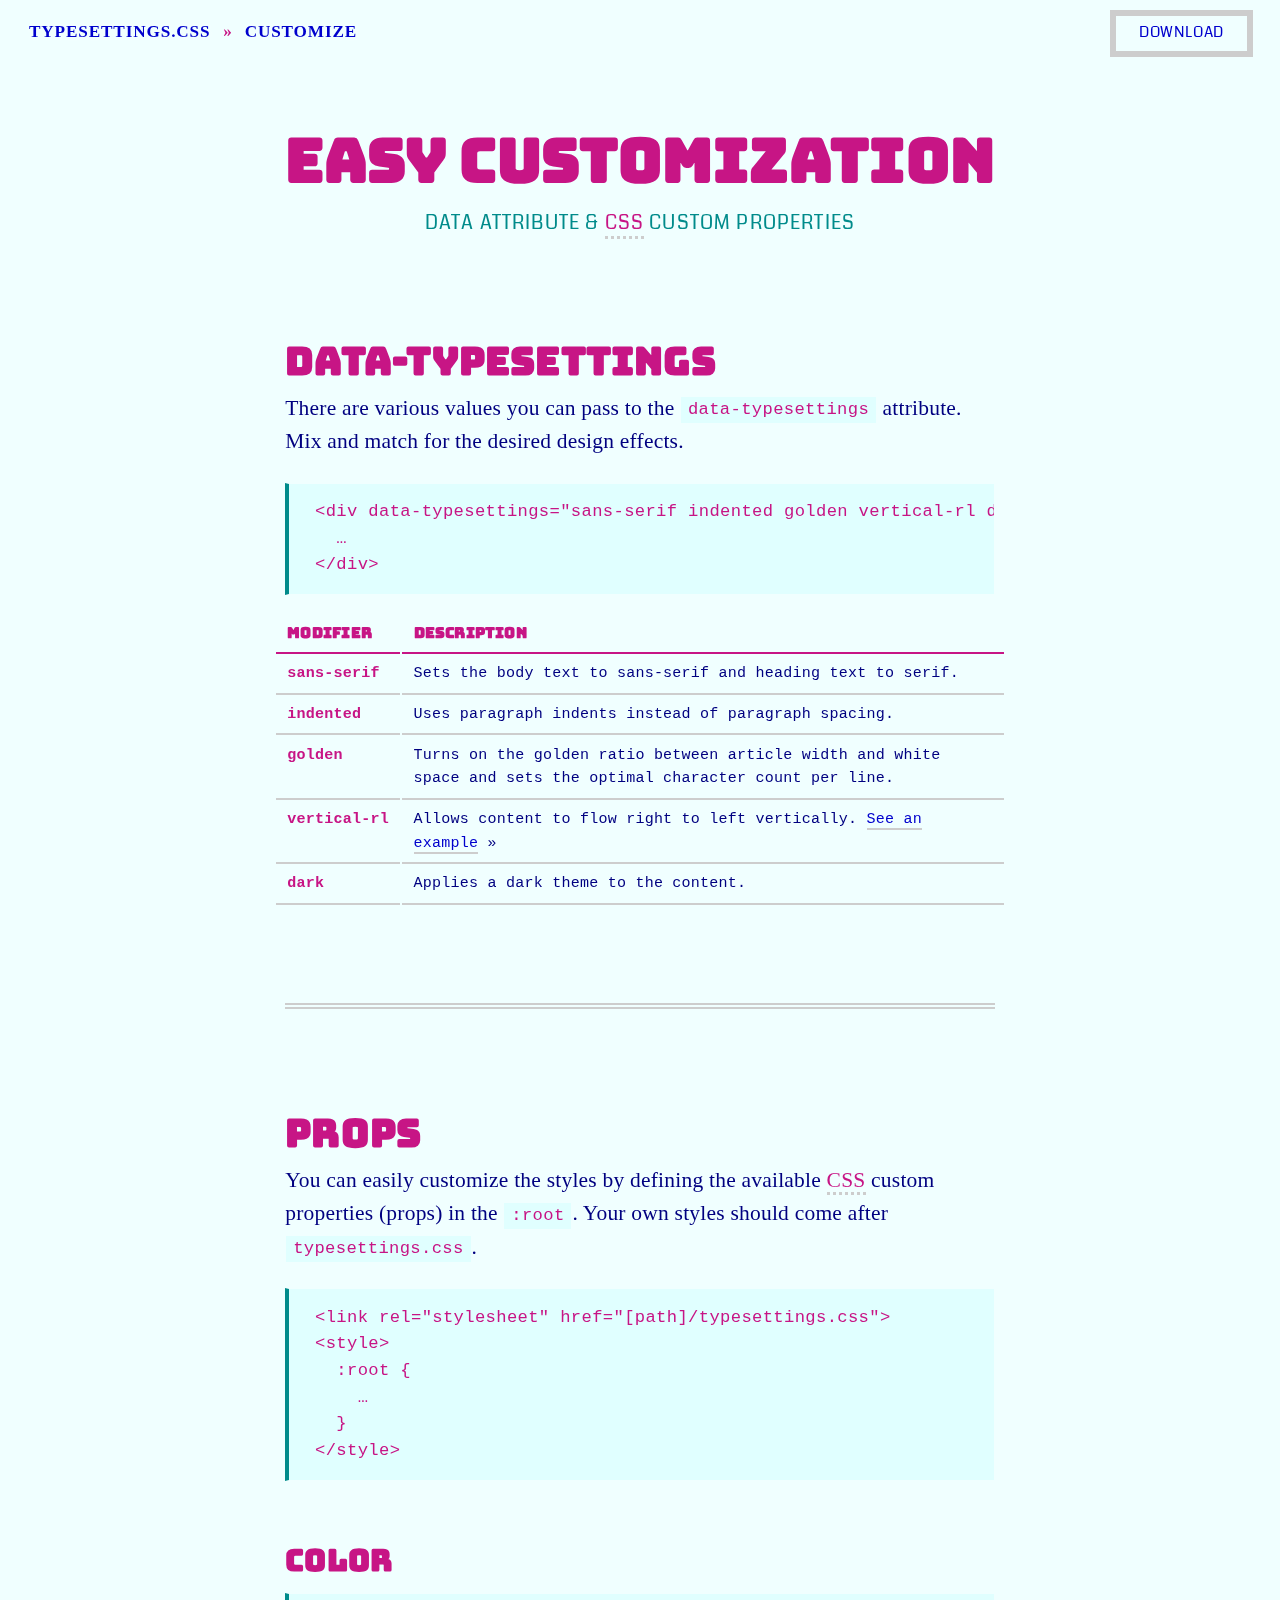
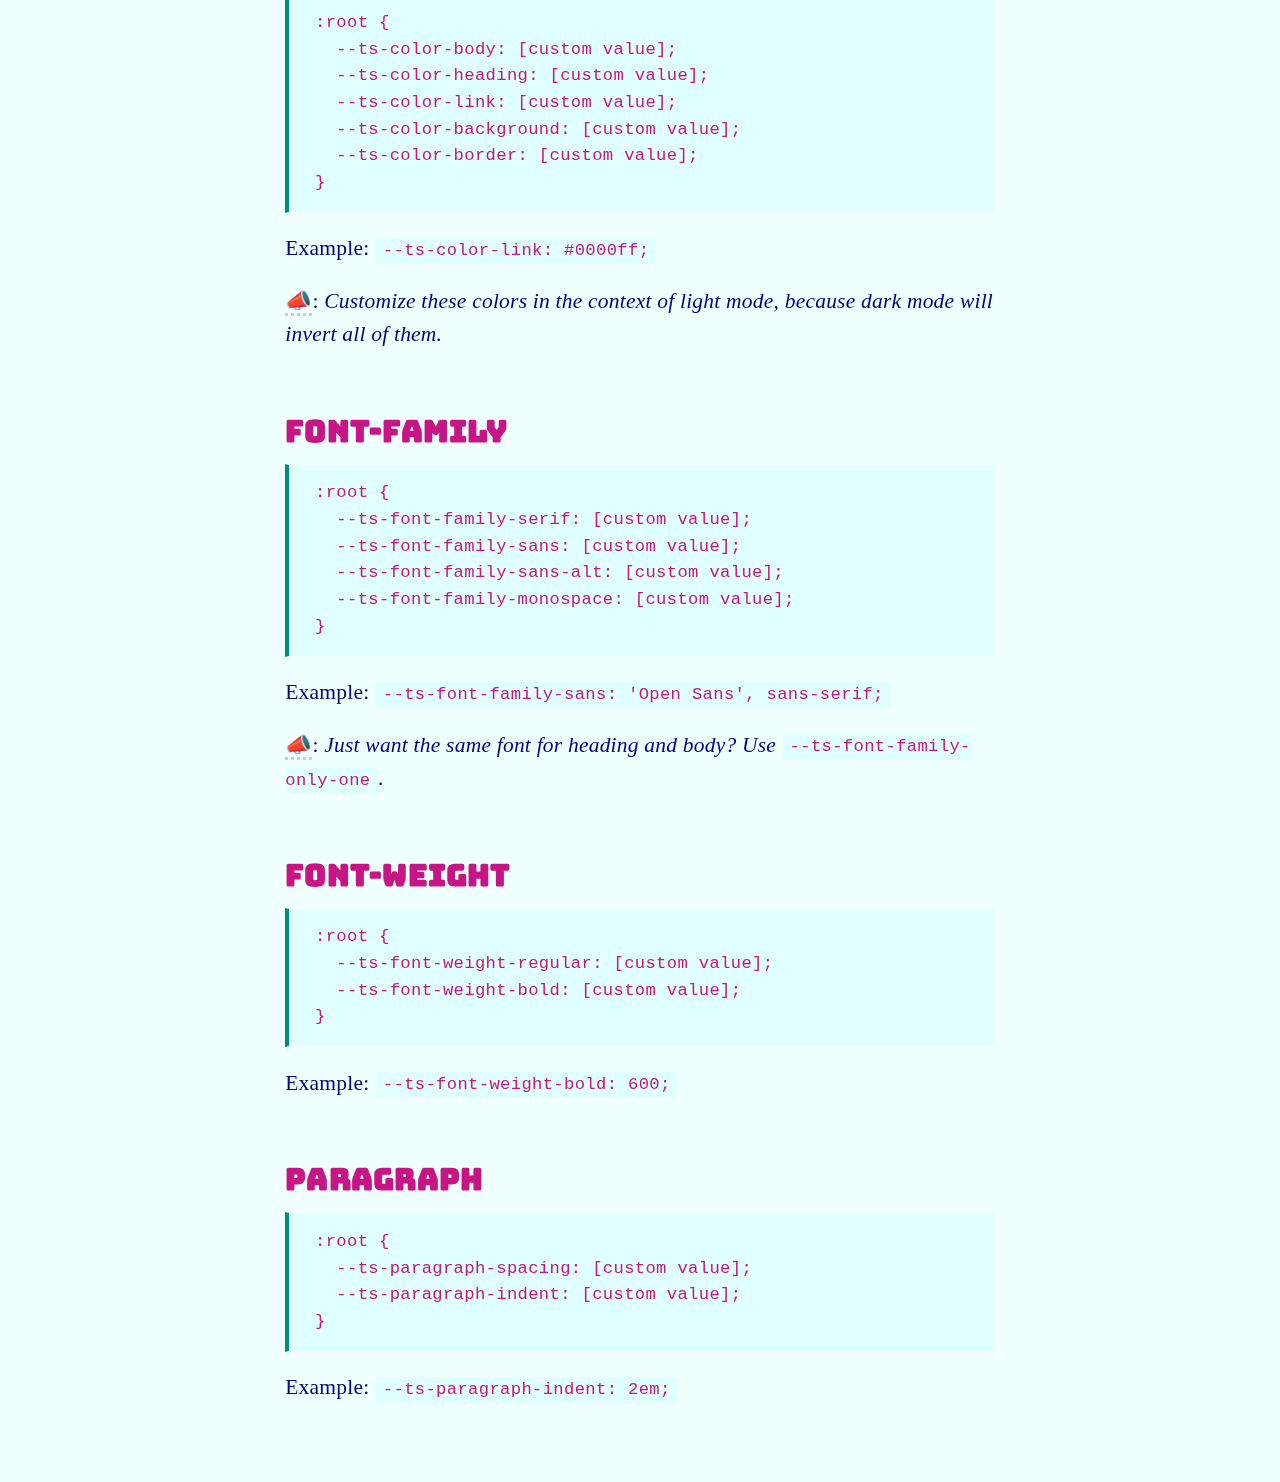
==== commit 4eff339d: "fix: remove outdated meta tag" ====
--- a/customize.html
+++ b/customize.html
@@ -2,10 +2,7 @@
 <html lang="en">
 <head>
   <meta charset="utf-8">
-  <meta name="HandheldFriendly" content="True">
-  <meta name="MobileOptimized" content="320">
-  <meta name="viewport" content="width=device-width, initial-scale=1, minimum-scale=1, maximum-scale=3">
-  <meta http-equiv="cleartype" content="on">
+  <meta name="viewport" content="width=device-width,initial-scale=1">
   <title>Customize | Typesettings.css</title>
   <link rel="stylesheet" href="src/styles/typesettings.css">
   <style>
--- a/src/styles/typesettings.css
+++ b/src/styles/typesettings.css
@@ -1 +1 @@
-﻿:root{--ts-color-body: #464646;--ts-color-heading: black;--ts-color-link: var(--ts-color-heading);--ts-color-background: #f6f6f6;--ts-color-border: #e7e7e7;--ts-color-muted: #666;--ts-color-subtle: #ececec;--ts-font-family-serif: "Georgia", "Garamond", "Times", serif;--ts-font-family-sans: -apple-system, BlinkMacSystemFont, "Segoe UI", "Roboto", "Oxygen", "Ubuntu", "Cantarell", "Fira Sans", "Droid Sans", "Helvetica Neue", sans-serif;--ts-font-family-sans-alt: "Verdana", sans-serif;--ts-font-family-monospace: "SFMono-Regular", Consolas, "Liberation Mono", Menlo, Courier, monospace;--ts-font-weight-bold: 800;--ts-font-weight-regular: 300;--ts-font-size: calc(1rem + 0.15vw);--ts-font-size-xsmall: 0.7em;--ts-font-size-small: 0.8em;--ts-font-size-medium: 1em;--ts-font-size-large: 1.2em;--ts-font-size-xlarge: 1.4em;--ts-font-size-xxlarge: 1.8em;--ts-font-size-lede: var(--ts-font-size-large);--ts-paragraph-spacing: 0.9em;--ts-paragraph-indent: 1.5em;--ts-line-height-heading: 1.45;--ts-line-height-body: 1.55;--ts-border-double: 6px double var(--ts-color-border);--ts-border-single: 2px solid var(--ts-color-border);--ts-border: var(--ts-border-double);--ts-main-padding-inline: 10vw;--ts-banner-padding-inline: var(--ts-paragraph-indent)}*,*:before,*:after{box-sizing:border-box;font-feature-settings:"kern";-webkit-font-kerning:normal;font-kerning:normal;-moz-osx-font-smoothing:grayscale !important;-webkit-font-smoothing:antialiased !important}html{font-size:100%}body{margin:0}body>a{display:block;padding:.5em;text-align:center;font-weight:bold;border:2px dashed}body>a:not(:focus){position:absolute;width:1px;height:1px;margin:-1px;padding:0;white-space:nowrap;border:0;clip:rect(0 0 0 0);-webkit-clip-path:inset(50%);clip-path:inset(50%);overflow:hidden}:lang(en) q{quotes:"“" "”" "‘" "’"}:lang(zh-Hant) q,:lang(ja) q{quotes:"「" "」" "『" "』"}@media(min-width: 25em){:lang(en) [data-typesettings] header[role=banner] p:first-of-type:first-letter{float:left;-webkit-margin-end:.15em;margin-inline-end:.15em;padding:0 .2em;line-height:calc(var(--ts-line-height-body) * 0.95);text-transform:uppercase;font-weight:var(--ts-font-weight-bold);font-size:calc(var(--ts-font-size-lede) * 2.2);border:var(--ts-border)}[dir=rtl] :lang(en) [data-typesettings] header[role=banner] p:first-of-type:first-letter{float:right}@-moz-document url-prefix(){:lang(en) [data-typesettings] header[role=banner] p:first-of-type:first-letter{-webkit-padding-before:.4em;padding-block-start:.4em;-webkit-padding-after:.4em;padding-block-end:.4em}}}[data-typesettings]{min-height:100vh;color:var(--ts-color-body);line-height:var(--ts-line-height-body);letter-spacing:.01em;font-family:var(--ts-font-family-only-one, var(--ts-font-family-serif));font-weight:var(--ts-font-weight-regular);font-size:var(--ts-font-size);background-color:var(--ts-color-background)}@media(min-width: 50em){[data-typesettings]{font-size:calc(var(--ts-font-size) * 1.1)}}@media(min-width: 62.5em){[data-typesettings]{font-size:calc(var(--ts-font-size) * 1.2)}}[data-typesettings] a{text-decoration:none;border-bottom:var(--ts-border-single)}[data-typesettings] a:link{color:var(--ts-color-link)}[data-typesettings] a:visited{color:var(--ts-color-muted)}[data-typesettings] a:hover,[data-typesettings] a:visited:hover,[data-typesettings] a:focus{color:var(--ts-color-muted);border-bottom:0}[data-typesettings] a:active{position:relative;top:1px;z-index:1}[data-typesettings] h1,[data-typesettings] h2,[data-typesettings] h3,[data-typesettings] h4,[data-typesettings] h5,[data-typesettings] h6,[data-typesettings] legend,[data-typesettings] dt,[data-typesettings] thead th,[data-typesettings] figcaption,[data-typesettings] blockquote{font-family:var(--ts-font-family-only-one, var(--ts-font-family-sans))}[data-typesettings] h1,[data-typesettings] h2,[data-typesettings] h3,[data-typesettings] h4,[data-typesettings] h5,[data-typesettings] h6,[data-typesettings] legend{-webkit-margin-before:var(--ts-paragraph-spacing);margin-block-start:var(--ts-paragraph-spacing);color:var(--ts-color-heading);font-weight:var(--ts-font-weight-bold)}[data-typesettings] h1:first-child,[data-typesettings] h2:first-child,[data-typesettings] h3:first-child,[data-typesettings] h4:first-child,[data-typesettings] h5:first-child,[data-typesettings] h6:first-child,[data-typesettings] legend:first-child{-webkit-margin-before:0;margin-block-start:0}[data-typesettings] h1:last-child,[data-typesettings] h2:last-child,[data-typesettings] h3:last-child,[data-typesettings] h4:last-child,[data-typesettings] h5:last-child,[data-typesettings] h6:last-child,[data-typesettings] legend:last-child{-webkit-margin-after:0;margin-block-end:0}[data-typesettings] h2,[data-typesettings] h3,[data-typesettings] h4,[data-typesettings] h5,[data-typesettings] h6,[data-typesettings] legend{-webkit-margin-after:calc(var(--ts-paragraph-spacing) / -2);margin-block-end:calc(var(--ts-paragraph-spacing) / -2);line-height:var(--ts-line-height-heading)}[data-typesettings] h1,[data-typesettings] h2{-webkit-hyphens:auto;-ms-hyphens:auto;hyphens:auto}[data-typesettings] h1{line-height:calc(var(--ts-line-height-heading) * 0.8);-webkit-margin-after:0;margin-block-end:0;font-size:var(--ts-font-size-xxlarge)}@media(min-width: 50em){[data-typesettings] h1{letter-spacing:-0.01em;font-size:calc(var(--ts-font-size-xxlarge) * 1.28)}}@media(min-width: 62.5em){[data-typesettings] h1{letter-spacing:-0.02em;font-size:calc(var(--ts-font-size-xxlarge) * 1.56)}}[data-typesettings] h1:first-of-type+h2{-webkit-margin-before:calc(var(--ts-paragraph-spacing) * 0.8);margin-block-start:calc(var(--ts-paragraph-spacing) * 0.8);-webkit-margin-after:0;margin-block-end:0;color:var(--ts-color-muted);letter-spacing:.06em;text-transform:uppercase;font-family:var(--ts-font-family-only-one, var(--ts-font-family-sans-alt));font-weight:var(--ts-font-weight-regular);font-size:var(--ts-font-size-xsmall)}@media(min-width: 50em){[data-typesettings] h1:first-of-type+h2{font-size:calc(var(--ts-font-size-xsmall) * 1.14)}}@media(min-width: 62.5em){[data-typesettings] h1:first-of-type+h2{font-size:calc(var(--ts-font-size-xsmall) * 1.29)}}[data-typesettings] header h1:first-of-type{text-align:center}[data-typesettings] header h1:first-of-type+h2{text-align:center}[data-typesettings] header p{color:var(--ts-color-heading);font-size:var(--ts-font-size-lede)}@media(min-width: 50em){[data-typesettings] header p{font-size:calc(var(--ts-font-size-lede) * 1.1)}}@media(min-width: 62.5em){[data-typesettings] header p{font-size:calc(var(--ts-font-size-lede) * 1.2)}}[data-typesettings] h2{font-size:var(--ts-font-size-xlarge)}@media(min-width: 50em){[data-typesettings] h2{font-size:calc(var(--ts-font-size-xlarge) * 1.29)}}@media(min-width: 62.5em){[data-typesettings] h2{letter-spacing:-0.01em;font-size:calc(var(--ts-font-size-xlarge) * 1.57)}}[data-typesettings] h3{font-size:var(--ts-font-size-large)}@media(min-width: 50em){[data-typesettings] h3{font-size:calc(var(--ts-font-size-large) * 1.17)}}@media(min-width: 62.5em){[data-typesettings] h3{font-size:calc(var(--ts-font-size-large) * 1.5)}}[data-typesettings] h4{font-size:var(--ts-font-size-medium)}@media(min-width: 50em){[data-typesettings] h4{font-size:calc(var(--ts-font-size-medium) * 1.1)}}@media(min-width: 62.5em){[data-typesettings] h4{font-size:calc(var(--ts-font-size-medium) * 1.4)}}[data-typesettings] h5{-webkit-margin-before:calc(var(--ts-paragraph-spacing) * 1.28);margin-block-start:calc(var(--ts-paragraph-spacing) * 1.28);font-size:var(--ts-font-size-small)}@media(min-width: 50em){[data-typesettings] h5{-webkit-margin-before:calc(var(--ts-paragraph-spacing) * 1.11);margin-block-start:calc(var(--ts-paragraph-spacing) * 1.11);font-size:calc(var(--ts-font-size-small) * 1.125)}}@media(min-width: 62.5em){[data-typesettings] h5{font-size:calc(var(--ts-font-size-small) * 1.375)}}[data-typesettings] h6,[data-typesettings] legend{-webkit-margin-before:calc(var(--ts-paragraph-spacing) * 1.44);margin-block-start:calc(var(--ts-paragraph-spacing) * 1.44);text-transform:uppercase;letter-spacing:.01em;font-size:var(--ts-font-size-xsmall)}@media(min-width: 50em){[data-typesettings] h6,[data-typesettings] legend{-webkit-margin-before:calc(var(--ts-paragraph-spacing) * 1.28);margin-block-start:calc(var(--ts-paragraph-spacing) * 1.28)}}@media(min-width: 62.5em){[data-typesettings] h6,[data-typesettings] legend{-webkit-margin-before:calc(var(--ts-paragraph-spacing) * 1.11);margin-block-start:calc(var(--ts-paragraph-spacing) * 1.11);font-size:calc(var(--ts-font-size-xsmall) * 1.14)}}[data-typesettings] p,[data-typesettings] dl,[data-typesettings] hr,[data-typesettings] ol,[data-typesettings] ul,[data-typesettings] nav,[data-typesettings] footer,[data-typesettings] details,[data-typesettings] fieldset,[data-typesettings] progress,[data-typesettings] article aside{-webkit-margin-before:var(--ts-paragraph-spacing);margin-block-start:var(--ts-paragraph-spacing);-webkit-margin-after:0;margin-block-end:0;-webkit-margin-start:0;margin-inline-start:0;-webkit-margin-end:0;margin-inline-end:0}[data-typesettings] p:first-child,[data-typesettings] dl:first-child,[data-typesettings] hr:first-child,[data-typesettings] ol:first-child,[data-typesettings] ul:first-child,[data-typesettings] nav:first-child,[data-typesettings] footer:first-child,[data-typesettings] details:first-child,[data-typesettings] fieldset:first-child,[data-typesettings] progress:first-child,[data-typesettings] article aside:first-child{-webkit-margin-before:0;margin-block-start:0}[data-typesettings] blockquote,[data-typesettings] figure,[data-typesettings] header,[data-typesettings] form,[data-typesettings] pre{-webkit-margin-before:calc(var(--ts-paragraph-spacing) * 1.25);margin-block-start:calc(var(--ts-paragraph-spacing) * 1.25);-webkit-margin-after:0;margin-block-end:0;-webkit-margin-start:0;margin-inline-start:0;-webkit-margin-end:0;margin-inline-end:0}[data-typesettings] blockquote:first-child,[data-typesettings] figure:first-child,[data-typesettings] header:first-child,[data-typesettings] form:first-child,[data-typesettings] pre:first-child{-webkit-margin-before:0;margin-block-start:0}[data-typesettings] ul,[data-typesettings] ol{padding:0}[data-typesettings] ul ul,[data-typesettings] ul ol,[data-typesettings] ol ul,[data-typesettings] ol ol{-webkit-margin-before:0;margin-block-start:0;-webkit-padding-start:var(--ts-paragraph-indent);padding-inline-start:var(--ts-paragraph-indent)}[data-typesettings] li{-webkit-margin-before:calc(var(--ts-paragraph-spacing) / 3);margin-block-start:calc(var(--ts-paragraph-spacing) / 3)}[data-typesettings] li:first-child{-webkit-margin-before:0;margin-block-start:0}[data-typesettings] ol[data-comfortable] li,[data-typesettings] ul[data-comfortable] li{-webkit-margin-before:calc(var(--ts-paragraph-spacing) * 1.5);margin-block-start:calc(var(--ts-paragraph-spacing) * 1.5)}[data-typesettings] ol[data-comfortable] li:first-child,[data-typesettings] ul[data-comfortable] li:first-child{-webkit-margin-before:0;margin-block-start:0}[data-typesettings] dt{-webkit-margin-before:calc(var(--ts-paragraph-spacing) / 2);margin-block-start:calc(var(--ts-paragraph-spacing) / 2);font-weight:var(--ts-font-weight-bold)}[data-typesettings] dt:first-child{-webkit-margin-before:0;margin-block-start:0}[data-typesettings] dd{margin:0;-webkit-padding-start:var(--ts-paragraph-indent);padding-inline-start:var(--ts-paragraph-indent);letter-spacing:-0.02em;font-family:var(--ts-font-family-monospace);font-size:var(--ts-font-size-small);border-left:var(--ts-border)}[dir=rtl] [data-typesettings] dd{border-right:var(--ts-border);border-left:none}[data-typesettings] figure{display:block;width:100%;text-align:center}[data-typesettings] figure img{display:block;max-width:100%;height:auto}[data-typesettings] figure>div{position:relative;z-index:0;height:0;overflow:hidden;-webkit-padding-before:30px;padding-block-start:30px;-webkit-padding-after:56.25%;padding-block-end:56.25%}[data-typesettings] figure>div iframe,[data-typesettings] figure>div object,[data-typesettings] figure>div embed{position:absolute;top:0;left:0;width:100%;height:100%}[data-typesettings] figure figcaption{-webkit-margin-before:calc(var(--ts-paragraph-spacing) / 4);margin-block-start:calc(var(--ts-paragraph-spacing) / 4);color:var(--ts-color-muted);font-size:var(--ts-font-size-xsmall)}[data-typesettings] blockquote{-webkit-padding-before:var(--ts-paragraph-spacing);padding-block-start:var(--ts-paragraph-spacing);-webkit-padding-after:var(--ts-paragraph-spacing);padding-block-end:var(--ts-paragraph-spacing);-webkit-padding-start:var(--ts-paragraph-indent);padding-inline-start:var(--ts-paragraph-indent);-webkit-padding-end:var(--ts-paragraph-indent);padding-inline-end:var(--ts-paragraph-indent);color:var(--ts-color-heading);font-weight:var(--ts-font-weight-bold);border-top:var(--ts-border);border-bottom:var(--ts-border)}[data-typesettings] blockquote p{font-size:var(--ts-font-size-large)}@media(min-width: 50em){[data-typesettings] blockquote p{font-size:calc(var(--ts-font-size-large) * 1.08)}}@media(min-width: 62.5em){[data-typesettings] blockquote p{font-size:calc(var(--ts-font-size-large) * 1.25)}}[data-typesettings] blockquote q:before,[data-typesettings] blockquote q:after{color:var(--ts-color-muted);font-family:var(--ts-font-family-only-one, var(--ts-font-family-serif));font-weight:var(--ts-font-weight-bold)}:lang(en):not([dir=rtl]) [data-typesettings] blockquote p{max-width:30ch}:lang(en):not([dir=rtl]) [data-typesettings] blockquote q:before,:lang(en):not([dir=rtl]) [data-typesettings] blockquote q:after{z-index:0}:lang(en):not([dir=rtl]) [data-typesettings] blockquote q:before{position:absolute;transform:translateX(-105%)}[dir=rtl] :lang(en):not([dir=rtl]) [data-typesettings] blockquote q:before{transform:translateX(105%)}:lang(en):not([dir=rtl]) [data-typesettings] blockquote q:after{transform:translateX(5%)}[dir=rtl] :lang(en):not([dir=rtl]) [data-typesettings] blockquote q:after{transform:translateX(-5%)}:lang(en):not([dir=rtl]) [data-typesettings] blockquote q q:before,:lang(en):not([dir=rtl]) [data-typesettings] blockquote q q:after{position:static;transform:none}[data-typesettings] hr{display:block;height:1px;padding:0;border:0;border-top:var(--ts-border)}[data-typesettings] code,[data-typesettings] kbd{-webkit-padding-before:.2em;padding-block-start:.2em;-webkit-padding-after:.2em;padding-block-end:.2em;-webkit-padding-start:.4em;padding-inline-start:.4em;-webkit-padding-end:.4em;padding-inline-end:.4em;font-family:var(--ts-font-family-monospace);font-size:var(--ts-font-size-small)}[data-typesettings] code{color:var(--ts-color-heading);letter-spacing:.02em;vertical-align:baseline;font-style:normal;border:1px solid var(--ts-color-background);background-color:var(--ts-color-subtle)}[data-typesettings] pre{white-space:nowrap}[data-typesettings] pre code{display:block;max-height:80vh;margin:0;-webkit-padding-before:var(--ts-paragraph-spacing);padding-block-start:var(--ts-paragraph-spacing);-webkit-padding-after:var(--ts-paragraph-spacing);padding-block-end:var(--ts-paragraph-spacing);-webkit-padding-start:var(--ts-paragraph-indent);padding-inline-start:var(--ts-paragraph-indent);-webkit-padding-end:var(--ts-paragraph-indent);padding-inline-end:var(--ts-paragraph-indent);overflow:auto;-webkit-overflow-scrolling:touch;text-align:left;white-space:inherit;-webkit-writing-mode:horizontal-tb;-ms-writing-mode:lr-tb;writing-mode:horizontal-tb;-webkit-text-orientation:mixed;text-orientation:mixed;border-left:4px solid var(--ts-color-muted)}[data-typesettings] address{display:inline-block}[data-typesettings] small{font-size:var(--ts-font-size-small)}[data-typesettings] strong{font-weight:var(--ts-font-weight-bold)}[data-typesettings] kbd{color:var(--ts-color-heading);border-radius:3px;background-color:var(--ts-color-background);box-shadow:0 1px 1px 1px var(--ts-color-muted)}[data-typesettings] abbr{position:relative;z-index:0;color:var(--ts-color-heading);cursor:help;border-bottom:1px dotted}[data-typesettings] abbr:after{content:attr(aria-label);display:none;position:absolute;top:0;left:50%;transform:translate3d(-50%, -100%, 0);-webkit-padding-before:.2em;padding-block-start:.2em;-webkit-padding-after:.2em;padding-block-end:.2em;-webkit-padding-start:.4em;padding-inline-start:.4em;-webkit-padding-end:.4em;padding-inline-end:.4em;color:var(--ts-color-background);line-height:var(--ts-line-height-heading);-webkit-hyphens:none;-ms-hyphens:none;hyphens:none;font-family:var(--ts-font-family-only-one, var(--ts-font-family-sans-alt));font-size:var(--ts-font-size-xsmall);box-shadow:0 0 0 2px var(--ts-color-background);background-color:var(--ts-color-heading)}[data-typesettings] abbr:hover:after{display:block}[data-typesettings] abbr a{border-bottom:none}[data-typesettings] button,[data-typesettings] input,[data-typesettings] optgroup,[data-typesettings] select,[data-typesettings] textarea{margin:0;line-height:var(--ts-line-height-heading);font-size:var(--ts-font-size-medium)}[data-typesettings] input,[data-typesettings] optgroup,[data-typesettings] select,[data-typesettings] textarea{font-family:var(--ts-font-family-monospace)}[data-typesettings] input[type=text],[data-typesettings] input[type=color],[data-typesettings] input[type=date],[data-typesettings] input[type=datetime-local],[data-typesettings] input[type=email],[data-typesettings] input[type=month],[data-typesettings] input[type=number],[data-typesettings] input[type=password],[data-typesettings] input[type=search],[data-typesettings] input[type=tel],[data-typesettings] input[type=time],[data-typesettings] input[type=url],[data-typesettings] input[type=week],[data-typesettings] textarea,[data-typesettings] optgroup,[data-typesettings] select{-webkit-padding-before:1px;padding-block-start:1px;-webkit-padding-after:2px;padding-block-end:2px;-webkit-padding-start:7px;padding-inline-start:7px;-webkit-padding-end:7px;padding-inline-end:7px}[data-typesettings] input[type=text],[data-typesettings] input[type=color],[data-typesettings] input[type=date],[data-typesettings] input[type=datetime-local],[data-typesettings] input[type=email],[data-typesettings] input[type=month],[data-typesettings] input[type=number],[data-typesettings] input[type=password],[data-typesettings] input[type=search],[data-typesettings] input[type=tel],[data-typesettings] input[type=time],[data-typesettings] input[type=url],[data-typesettings] input[type=week],[data-typesettings] textarea{display:inline-flex;max-width:100%;border-width:1px;border-style:solid;border-color:#d8d8d8 #d1d1d1 #bababa}[data-typesettings] button,[data-typesettings] input{overflow:visible}[data-typesettings] button,[data-typesettings] select{text-transform:none}[data-typesettings] button,[data-typesettings] [type=button],[data-typesettings] [type=reset],[data-typesettings] [type=submit],[data-typesettings] ::-webkit-file-upload-button{letter-spacing:-0.02em;cursor:pointer;font-family:var(--ts-font-family-monospace);font-weight:var(--ts-font-weight-regular);-webkit-appearance:button}[data-typesettings] button::-moz-focus-inner,[data-typesettings] [type=button]::-moz-focus-inner,[data-typesettings] [type=reset]::-moz-focus-inner,[data-typesettings] [type=submit]::-moz-focus-inner{padding:0;border-style:none}[data-typesettings] button:-moz-focusring,[data-typesettings] [type=button]:-moz-focusring,[data-typesettings] [type=reset]:-moz-focusring,[data-typesettings] [type=submit]:-moz-focusring{outline:1px dotted ButtonText}[data-typesettings] form{font-family:var(--ts-font-family-monospace);font-size:var(--ts-font-size-small)}[data-typesettings] form ol,[data-typesettings] form ul{list-style:none}[data-typesettings] fieldset{-webkit-padding-before:var(--ts-paragraph-spacing);padding-block-start:var(--ts-paragraph-spacing);-webkit-padding-after:var(--ts-paragraph-spacing);padding-block-end:var(--ts-paragraph-spacing);-webkit-padding-start:var(--ts-paragraph-indent);padding-inline-start:var(--ts-paragraph-indent);-webkit-padding-end:var(--ts-paragraph-indent);padding-inline-end:var(--ts-paragraph-indent);border:var(--ts-border)}[data-typesettings] legend{display:table;max-width:100%;-webkit-margin-before:0;margin-block-start:0;-webkit-margin-after:0;margin-block-end:0;-webkit-margin-start:-3px;margin-inline-start:-3px;-webkit-margin-end:-3px;margin-inline-end:-3px;-webkit-padding-before:1px;padding-block-start:1px;-webkit-padding-after:1px;padding-block-end:1px;-webkit-padding-start:3px;padding-inline-start:3px;-webkit-padding-end:3px;padding-inline-end:3px;color:var(--ts-color-heading);white-space:normal;line-height:1}[data-typesettings] legend+*{-webkit-margin-before:0;margin-block-start:0}[data-typesettings] textarea{width:100%;overflow:auto}[data-typesettings] [type=checkbox],[data-typesettings] [type=radio]{padding:0;transform:scale(var(--ts-line-height-body)) translateY(-1px)}[data-typesettings] [type=number]::-webkit-inner-spin-button,[data-typesettings] [type=number]::-webkit-outer-spin-button{height:auto}[data-typesettings] [type=search]{outline-offset:-2px;-webkit-appearance:textfield}[data-typesettings] [type=search]::-webkit-search-decoration{-webkit-appearance:none}[data-typesettings] label{cursor:pointer;letter-spacing:-0.02em}[data-typesettings] progress{width:100%}[data-typesettings] summary{display:flex;align-items:center;position:relative;z-index:0;cursor:pointer;-webkit-user-select:none;-moz-user-select:none;-ms-user-select:none;user-select:none;outline:none}[data-typesettings] summary::-webkit-details-marker{display:none}[data-typesettings] summary:before{content:"❯";position:absolute;top:50%;left:0;transform:translate3d(calc(-100% - var(--ts-paragraph-indent) / 2), -50%, 0) rotate(0deg);color:var(--ts-color-muted);font-size:.8em}[dir=rtl] [data-typesettings] summary:before{right:0;left:auto;transform:translate3d(calc(100% + var(--ts-paragraph-indent) / 2), -50%, 0) rotate(0deg)}[data-typesettings] summary:focus{border:1px dashed var(--ts-color-muted)}[data-typesettings] details[open]>summary{-webkit-margin-after:calc(var(--ts-paragraph-spacing) / -2);margin-block-end:calc(var(--ts-paragraph-spacing) / -2)}[data-typesettings] details[open]>summary:before{transform:translate3d(calc(-100% - var(--ts-paragraph-indent) / 2), -50%, 0) rotate(90deg)}[dir=rtl] [data-typesettings] details[open]>summary:before{transform:translate3d(calc(100% + var(--ts-paragraph-indent) / 2), -50%, 0) rotate(270deg)}[data-typesettings] template,[data-typesettings] [hidden]{display:none}[data-typesettings] table{min-width:calc(100% + var(--ts-paragraph-indent));-webkit-margin-start:calc(var(--ts-paragraph-indent) / -2);margin-inline-start:calc(var(--ts-paragraph-indent) / -2);-webkit-margin-end:calc(var(--ts-paragraph-indent) / -2);margin-inline-end:calc(var(--ts-paragraph-indent) / -2);font-family:var(--ts-font-family-monospace);font-size:var(--ts-font-size-xsmall)}[data-typesettings] tbody tr:hover{background-color:var(--ts-color-subtle)}[data-typesettings] th,[data-typesettings] td{-webkit-padding-before:calc(var(--ts-paragraph-spacing) / 2);padding-block-start:calc(var(--ts-paragraph-spacing) / 2);-webkit-padding-after:calc(var(--ts-paragraph-spacing) / 2);padding-block-end:calc(var(--ts-paragraph-spacing) / 2);-webkit-padding-start:calc(var(--ts-paragraph-indent) / 2);padding-inline-start:calc(var(--ts-paragraph-indent) / 2);-webkit-padding-end:calc(var(--ts-paragraph-indent) / 2);padding-inline-end:calc(var(--ts-paragraph-indent) / 2);text-align:start;vertical-align:baseline;border-bottom:var(--ts-border-single)}[data-typesettings] th{-webkit-padding-before:0;padding-block-start:0;color:var(--ts-color-heading);white-space:nowrap;font-weight:var(--ts-font-weight-bold)}[data-typesettings] thead th{border-bottom-color:currentColor}[data-typesettings] nav{text-align:center}@media(min-width: 50em){[data-typesettings] nav{line-height:var(--ts-line-height-heading)}}[data-typesettings] nav ul{display:flex;flex-wrap:wrap;align-items:baseline;padding:0;list-style:none;white-space:nowrap}[data-typesettings] nav ul li{margin:0}[data-typesettings] nav>ul{position:relative;flex-direction:row;justify-content:space-between;-webkit-padding-before:calc(var(--ts-paragraph-spacing) / 2);padding-block-start:calc(var(--ts-paragraph-spacing) / 2);-webkit-padding-after:calc(var(--ts-paragraph-spacing) / 2);padding-block-end:calc(var(--ts-paragraph-spacing) / 2);-webkit-padding-start:calc(var(--ts-paragraph-indent) / 2);padding-inline-start:calc(var(--ts-paragraph-indent) / 2);-webkit-padding-end:calc(var(--ts-paragraph-indent) / 2);padding-inline-end:calc(var(--ts-paragraph-indent) / 2);-webkit-backdrop-filter:blur(0.1em);backdrop-filter:blur(0.1em)}[data-typesettings] nav>ul:before{content:"";position:absolute;top:0;right:0;z-index:-1;width:100%;height:100%;pointer-events:none;background-color:var(--ts-color-background);opacity:.8}[data-typesettings] nav>ul>li{width:100%}@media(min-width: 50em){[data-typesettings] nav>ul>li{width:auto}}[data-typesettings] nav>ul>li:nth-of-type(1) h1{display:flex;align-items:baseline;justify-content:center}[data-typesettings] nav>ul>li:nth-of-type(1) a{-webkit-padding-start:calc(var(--ts-paragraph-indent) / 2);padding-inline-start:calc(var(--ts-paragraph-indent) / 2);-webkit-padding-end:calc(var(--ts-paragraph-indent) / 2);padding-inline-end:calc(var(--ts-paragraph-indent) / 2);border:0}[data-typesettings] nav>ul>li:nth-of-type(2)>ul{justify-content:center}[data-typesettings] nav>ul>li>ul a{-webkit-padding-before:calc(var(--ts-paragraph-spacing) / 2);padding-block-start:calc(var(--ts-paragraph-spacing) / 2);-webkit-padding-after:calc(var(--ts-paragraph-spacing) / 2);padding-block-end:calc(var(--ts-paragraph-spacing) / 2);-webkit-padding-start:calc(var(--ts-paragraph-indent) / 2);padding-inline-start:calc(var(--ts-paragraph-indent) / 2);-webkit-padding-end:calc(var(--ts-paragraph-indent) / 2);padding-inline-end:calc(var(--ts-paragraph-indent) / 2)}@media(min-width: 50em){[data-typesettings] nav>ul>li>ul a{-webkit-margin-start:calc(var(--ts-paragraph-indent) / 2);margin-inline-start:calc(var(--ts-paragraph-indent) / 2);-webkit-margin-end:calc(var(--ts-paragraph-indent) / 2);margin-inline-end:calc(var(--ts-paragraph-indent) / 2);-webkit-padding-start:0;padding-inline-start:0;-webkit-padding-end:0;padding-inline-end:0}[data-typesettings] nav>ul>li>ul>li:last-of-type>a{-webkit-padding-before:calc(var(--ts-paragraph-spacing) / 2);padding-block-start:calc(var(--ts-paragraph-spacing) / 2);-webkit-padding-after:calc(var(--ts-paragraph-spacing) / 2);padding-block-end:calc(var(--ts-paragraph-spacing) / 2);-webkit-padding-start:var(--ts-paragraph-indent);padding-inline-start:var(--ts-paragraph-indent);-webkit-padding-end:var(--ts-paragraph-indent);padding-inline-end:var(--ts-paragraph-indent);border:6px solid var(--ts-color-border);background-color:var(--ts-color-background)}}[data-typesettings] nav a{display:block;line-height:var(--ts-line-height-heading);letter-spacing:.05em;text-transform:uppercase;text-shadow:0 0 .1em var(--ts-color-background),.1em 0 .1em var(--ts-color-background),0 .1em .1em var(--ts-color-background),0 -0.1em .1em var(--ts-color-background),-0.1em 0 .1em var(--ts-color-background);font-family:var(--ts-font-family-only-one, var(--ts-font-family-sans-alt));font-size:var(--ts-font-size-xsmall)}@media(min-width: 50em){[data-typesettings] nav a{border:0}}[data-typesettings] nav a:visited{color:var(--ts-color-link)}[data-typesettings] nav h1{font-family:var(--ts-font-family-heading);font-size:var(--ts-font-size-small)}[data-typesettings] nav h1 a{font-family:inherit;font-size:inherit}[data-typesettings]>nav:first-child{position:-webkit-sticky;position:sticky;top:0;z-index:99999}[data-typesettings] main{-webkit-padding-before:calc(var(--ts-paragraph-spacing) * 3);padding-block-start:calc(var(--ts-paragraph-spacing) * 3);-webkit-padding-after:calc(var(--ts-paragraph-spacing) * 4);padding-block-end:calc(var(--ts-paragraph-spacing) * 4);-webkit-padding-start:var(--ts-main-padding-inline);padding-inline-start:var(--ts-main-padding-inline);-webkit-padding-end:var(--ts-main-padding-inline);padding-inline-end:var(--ts-main-padding-inline)}[data-typesettings] article{max-width:75em;-webkit-margin-before:0;margin-block-start:0;-webkit-margin-after:0;margin-block-end:0;-webkit-margin-start:auto;margin-inline-start:auto;-webkit-margin-end:auto;margin-inline-end:auto}[data-typesettings] article:after,[data-typesettings] header[role=banner]:after{content:"";display:block;clear:both}[data-typesettings] header[role=banner]{-webkit-filter:invert(1);filter:invert(1);-webkit-margin-start:calc(var(--ts-banner-padding-inline) * -1);margin-inline-start:calc(var(--ts-banner-padding-inline) * -1);-webkit-margin-end:calc(var(--ts-banner-padding-inline) * -1);margin-inline-end:calc(var(--ts-banner-padding-inline) * -1);-webkit-padding-before:calc(var(--ts-paragraph-spacing) * 3);padding-block-start:calc(var(--ts-paragraph-spacing) * 3);-webkit-padding-after:calc(var(--ts-paragraph-spacing) * 3);padding-block-end:calc(var(--ts-paragraph-spacing) * 3);-webkit-padding-start:var(--ts-banner-padding-inline);padding-inline-start:var(--ts-banner-padding-inline);-webkit-padding-end:var(--ts-banner-padding-inline);padding-inline-end:var(--ts-banner-padding-inline);color:var(--ts-color-body);background-color:var(--ts-color-background)}[data-typesettings] header[role=banner] img:not([src*=".svg"]),[data-typesettings] header[role=banner] video,[data-typesettings] header[role=banner] embed,[data-typesettings] header[role=banner] iframe{-webkit-filter:invert(1);filter:invert(1)}[data-typesettings] header[role=banner] [role=banner] img:not([src*=".svg"]),[data-typesettings] header[role=banner] [role=banner] video,[data-typesettings] header[role=banner] [role=banner] embed,[data-typesettings] header[role=banner] [role=banner] iframe{-webkit-filter:invert(0);filter:invert(0)}@media(min-width: 50em){[data-typesettings] header[role=banner]{--ts-banner-padding-inline: calc(var(--ts-main-padding-inline) - var(--ts-paragraph-indent))}}[data-typesettings] article aside{-webkit-padding-before:calc(var(--ts-paragraph-spacing) / 2);padding-block-start:calc(var(--ts-paragraph-spacing) / 2);-webkit-padding-after:calc(var(--ts-paragraph-spacing) / 2);padding-block-end:calc(var(--ts-paragraph-spacing) / 2);-webkit-padding-start:calc(var(--ts-paragraph-indent) / 2);padding-inline-start:calc(var(--ts-paragraph-indent) / 2);-webkit-padding-end:calc(var(--ts-paragraph-indent) / 2);padding-inline-end:calc(var(--ts-paragraph-indent) / 2);border:var(--ts-border)}@media(min-width: 50em){[data-typesettings] article aside{transform:translateY(calc(var(--ts-paragraph-spacing) / 4));float:right;width:13em;max-width:16em;min-width:13em;-webkit-margin-start:var(--ts-paragraph-indent);margin-inline-start:var(--ts-paragraph-indent);-webkit-margin-after:calc(var(--ts-paragraph-spacing) / 2);margin-block-end:calc(var(--ts-paragraph-spacing) / 2);background-color:var(--ts-color-background)}[dir=rtl] [data-typesettings] article aside{float:left}}[data-typesettings] article aside>*{font-size:var(--ts-font-size-small)}[data-typesettings] *+section,[data-typesettings] section+hr{-webkit-margin-before:calc(var(--ts-paragraph-spacing) * 5);margin-block-start:calc(var(--ts-paragraph-spacing) * 5)}[data-typesettings] *+section *+section,[data-typesettings] *+section section+hr,[data-typesettings] section+hr *+section,[data-typesettings] section+hr section+hr{-webkit-margin-before:calc(var(--ts-paragraph-spacing) * 3);margin-block-start:calc(var(--ts-paragraph-spacing) * 3)}[data-typesettings] *+section>*[id]:first-child,[data-typesettings] section+hr>*[id]:first-child{-webkit-margin-before:-5rem;margin-block-start:-5rem;-webkit-padding-before:5rem;padding-block-start:5rem}[data-typesettings][data-typesettings*=dark]{-webkit-filter:invert(1);filter:invert(1);color:var(--ts-color-body) !important;background-color:var(--ts-color-background) !important}[data-typesettings][data-typesettings*=dark] img:not([src*=".svg"]),[data-typesettings][data-typesettings*=dark] video,[data-typesettings][data-typesettings*=dark] embed,[data-typesettings][data-typesettings*=dark] iframe{-webkit-filter:invert(1);filter:invert(1)}[data-typesettings][data-typesettings*=dark] [role=banner] img:not([src*=".svg"]),[data-typesettings][data-typesettings*=dark] [role=banner] video,[data-typesettings][data-typesettings*=dark] [role=banner] embed,[data-typesettings][data-typesettings*=dark] [role=banner] iframe{-webkit-filter:invert(0);filter:invert(0)}[data-typesettings][data-typesettings*=sans-serif]{letter-spacing:-0.01em;font-family:var(--ts-font-family-only-one, var(--ts-font-family-sans))}@media(min-width: 50em){[data-typesettings][data-typesettings*=sans-serif]{font-size:var(--ts-font-size)}}@media(min-width: 62.5em){[data-typesettings][data-typesettings*=sans-serif]{font-size:calc(var(--ts-font-size) * 1.1)}}[data-typesettings][data-typesettings*=sans-serif] h1,[data-typesettings][data-typesettings*=sans-serif] h2,[data-typesettings][data-typesettings*=sans-serif] h3,[data-typesettings][data-typesettings*=sans-serif] h4,[data-typesettings][data-typesettings*=sans-serif] h5,[data-typesettings][data-typesettings*=sans-serif] h6,[data-typesettings][data-typesettings*=sans-serif] legend,[data-typesettings][data-typesettings*=sans-serif] dt,[data-typesettings][data-typesettings*=sans-serif] legend figcaption,[data-typesettings][data-typesettings*=sans-serif] blockquote{font-family:var(--ts-font-family-only-one, var(--ts-font-family-serif))}[data-typesettings][data-typesettings*=indented] p:first-of-type{text-indent:0}[data-typesettings][data-typesettings*=indented] p+p,[data-typesettings][data-typesettings*=indented] figure+p,[data-typesettings][data-typesettings*=indented] blockquote+p,[data-typesettings][data-typesettings*=indented] aside+p,[data-typesettings][data-typesettings*=indented] pre+p,[data-typesettings][data-typesettings*=indented] ul+p,[data-typesettings][data-typesettings*=indented] ol+p{text-indent:var(--ts-paragraph-indent)}[data-typesettings][data-typesettings*=indented] p+p{-webkit-margin-before:0;margin-block-start:0}@media(min-width: 50em){[data-typesettings][data-typesettings*=indented] p+aside,[data-typesettings][data-typesettings*=indented] aside+p{-webkit-margin-before:0;margin-block-start:0}}@media(min-width: 62.5em){[data-typesettings][data-typesettings*=golden]{--ts-main-padding-inline: 19vw}[data-typesettings][data-typesettings*=golden] article{max-width:66ch}[data-typesettings][data-typesettings*=golden] header[role=banner]{-webkit-padding-start:calc(var(--ts-main-padding-inline) / 2 - var(--ts-paragraph-indent));padding-inline-start:calc(var(--ts-main-padding-inline) / 2 - var(--ts-paragraph-indent));-webkit-padding-end:calc(var(--ts-main-padding-inline) / 2 - var(--ts-paragraph-indent));padding-inline-end:calc(var(--ts-main-padding-inline) / 2 - var(--ts-paragraph-indent))}[data-typesettings][data-typesettings*=golden] article aside{width:calc(var(--ts-main-padding-inline) * 1.25);-webkit-margin-end:calc((var(--ts-main-padding-inline) - var(--ts-paragraph-indent) * 2) * -1);margin-inline-end:calc((var(--ts-main-padding-inline) - var(--ts-paragraph-indent) * 2) * -1)}[data-typesettings][data-typesettings*=golden] blockquote{-webkit-margin-start:calc(var(--ts-paragraph-indent) * -1);margin-inline-start:calc(var(--ts-paragraph-indent) * -1);-webkit-margin-end:calc(var(--ts-paragraph-indent) * -1);margin-inline-end:calc(var(--ts-paragraph-indent) * -1)}}[data-typesettings][data-typesettings*=vertical-rl]{--ts-paragraph-indent: 2em;--ts-main-padding-inline: var(--ts-paragraph-indent);width:100vw;height:100vh;min-height:auto;overflow:auto;-webkit-overflow-scrolling:touch;text-align:justify;-webkit-writing-mode:vertical-rl;-ms-writing-mode:tb-rl;writing-mode:vertical-rl;-webkit-text-orientation:upright;text-orientation:upright}[data-typesettings][data-typesettings*=vertical-rl] a{border-bottom:0;border-left:var(--ts-border-single)}[data-typesettings][data-typesettings*=vertical-rl] header h1:first-of-type{text-align:justify}[data-typesettings][data-typesettings*=vertical-rl] header h1:first-of-type+h2{text-align:justify}[data-typesettings][data-typesettings*=vertical-rl] dd{border-top:var(--ts-border);border-right:0;border-left:0}[data-typesettings][data-typesettings*=vertical-rl] pre code{max-width:50vw;min-width:320px;max-height:100%}[data-typesettings][data-typesettings*=vertical-rl] figure img{width:auto;height:100%}[data-typesettings][data-typesettings*=vertical-rl] blockquote{-webkit-margin-start:0;margin-inline-start:0;-webkit-margin-end:0;margin-inline-end:0}[data-typesettings][data-typesettings*=vertical-rl] nav{text-align:justify}[data-typesettings][data-typesettings*=vertical-rl] nav>ul{-webkit-margin-end:0;margin-inline-end:0;-webkit-margin-start:0;margin-inline-start:0}[data-typesettings][data-typesettings*=vertical-rl] nav>ul>li:nth-of-type(1) a{-webkit-padding-before:calc(var(--ts-paragraph-spacing) / 2);padding-block-start:calc(var(--ts-paragraph-spacing) / 2);-webkit-padding-after:calc(var(--ts-paragraph-spacing) / 2);padding-block-end:calc(var(--ts-paragraph-spacing) / 2)}[data-typesettings][data-typesettings*=vertical-rl]>nav:first-child{position:static;top:auto;z-index:0}[data-typesettings][data-typesettings*=vertical-rl] article{max-width:100%;max-height:100%;-webkit-margin-start:0;margin-inline-start:0;-webkit-margin-end:0;margin-inline-end:0}@media(min-width: 62.5em){[data-typesettings][data-typesettings*=vertical-rl][data-typesettings*=golden] article{max-height:33ch;-webkit-margin-start:auto;margin-inline-start:auto;-webkit-margin-end:auto;margin-inline-end:auto}}[data-typesettings][data-typesettings*=vertical-rl] header[role=banner]{-webkit-margin-start:calc(var(--ts-paragraph-indent) * -1);margin-inline-start:calc(var(--ts-paragraph-indent) * -1);-webkit-margin-end:calc(var(--ts-paragraph-indent) * -1);margin-inline-end:calc(var(--ts-paragraph-indent) * -1);-webkit-padding-start:var(--ts-paragraph-indent);padding-inline-start:var(--ts-paragraph-indent);-webkit-padding-end:var(--ts-paragraph-indent);padding-inline-end:var(--ts-paragraph-indent)}[data-typesettings][data-typesettings*=vertical-rl] article aside{float:none;width:auto;max-width:auto;min-width:auto;-webkit-margin-start:0;margin-inline-start:0;-webkit-margin-end:0;margin-inline-end:0}@media all and (-webkit-min-device-pixel-ratio: 0)and (min-resolution: 0.001dpcm){[data-typesettings] [type=checkbox]:not(*:root),[data-typesettings] [type=radio]:not(*:root){transform:translateY(1px)}[data-typesettings] form:not(*:root){line-height:var(--ts-line-height-heading);font-size:inherit}}/*# sourceMappingURL=typesettings.css.map */
+﻿:root{--ts-color-body: #4e4e4e;--ts-color-heading: black;--ts-color-link: var(--ts-color-heading);--ts-color-background: #f6f6f6;--ts-color-border: #cdcdcd;--ts-color-muted: #717171;--ts-color-subtle: #ececec;--ts-font-family-serif: "Georgia", "Garamond", "Times", serif;--ts-font-family-sans: -apple-system, BlinkMacSystemFont, "Segoe UI", "Roboto", "Oxygen", "Ubuntu", "Cantarell", "Fira Sans", "Droid Sans", "Helvetica Neue", sans-serif;--ts-font-family-sans-alt: "Verdana", sans-serif;--ts-font-family-monospace: "SFMono-Regular", Consolas, "Liberation Mono", Menlo, Courier, monospace;--ts-font-weight-bold: 800;--ts-font-weight-regular: 300;--ts-font-size: calc(1rem + 0.15vw);--ts-font-size-xsmall: 0.7em;--ts-font-size-small: 0.8em;--ts-font-size-medium: 1em;--ts-font-size-large: 1.2em;--ts-font-size-xlarge: 1.4em;--ts-font-size-xxlarge: 1.8em;--ts-font-size-lede: var(--ts-font-size-large);--ts-paragraph-spacing: 0.9em;--ts-paragraph-indent: 1.5em;--ts-line-height-heading: 1.45;--ts-line-height-body: 1.55;--ts-border-double: 6px double var(--ts-color-border);--ts-border-single: 2px solid var(--ts-color-border);--ts-border: var(--ts-border-double);--ts-main-padding-inline: 10vw;--ts-banner-padding-inline: var(--ts-paragraph-indent)}*,*:before,*:after{box-sizing:border-box;font-feature-settings:"kern";-webkit-font-kerning:normal;font-kerning:normal;-moz-osx-font-smoothing:grayscale !important;-webkit-font-smoothing:antialiased !important}html{font-size:100%}body{margin:0}body>a{display:block;padding:.5em;text-align:center;font-weight:bold;border:2px dashed}body>a:not(:focus){position:absolute;width:1px;height:1px;margin:-1px;padding:0;white-space:nowrap;border:0;clip:rect(0 0 0 0);-webkit-clip-path:inset(50%);clip-path:inset(50%);overflow:hidden}:lang(en) q{quotes:"“" "”" "‘" "’"}:lang(zh-Hant) q,:lang(ja) q{quotes:"「" "」" "『" "』"}@media(min-width: 25em){:lang(en) [data-typesettings] header[role=banner] p:first-of-type:first-letter{float:left;-webkit-margin-end:.15em;margin-inline-end:.15em;padding:0 .2em;line-height:calc(var(--ts-line-height-body) * 0.95);text-transform:uppercase;font-weight:var(--ts-font-weight-bold);font-size:clamp(calc(var(--ts-font-size-lede) * 2.2), 5.5vw, calc(var(--ts-font-size-lede) * 2.4));border:var(--ts-border)}[dir=rtl] :lang(en) [data-typesettings] header[role=banner] p:first-of-type:first-letter{float:right}@-moz-document url-prefix(){:lang(en) [data-typesettings] header[role=banner] p:first-of-type:first-letter{-webkit-padding-before:.4em;padding-block-start:.4em;-webkit-padding-after:.4em;padding-block-end:.4em}}}[data-typesettings]{min-height:100vh;color:var(--ts-color-body);line-height:var(--ts-line-height-body);letter-spacing:.01em;font-family:var(--ts-font-family-only-one, var(--ts-font-family-serif));font-weight:var(--ts-font-weight-regular);font-size:clamp(var(--ts-font-size), 2vw, calc(var(--ts-font-size) * 1.2));background-color:var(--ts-color-background)}[data-typesettings] a{text-decoration:none;border-bottom:var(--ts-border-single)}[data-typesettings] a:link{color:var(--ts-color-link)}[data-typesettings] a:visited{color:var(--ts-color-muted)}[data-typesettings] a:hover,[data-typesettings] a:visited:hover,[data-typesettings] a:focus{color:var(--ts-color-muted);border-bottom:0}[data-typesettings] a:active{position:relative;top:1px;z-index:1}[data-typesettings] h1,[data-typesettings] h2,[data-typesettings] h3,[data-typesettings] h4,[data-typesettings] h5,[data-typesettings] h6,[data-typesettings] legend,[data-typesettings] dt,[data-typesettings] thead th,[data-typesettings] figcaption,[data-typesettings] blockquote{font-family:var(--ts-font-family-only-one, var(--ts-font-family-sans))}[data-typesettings] h1,[data-typesettings] h2,[data-typesettings] h3,[data-typesettings] h4,[data-typesettings] h5,[data-typesettings] h6,[data-typesettings] legend{-webkit-margin-before:var(--ts-paragraph-spacing);margin-block-start:var(--ts-paragraph-spacing);color:var(--ts-color-heading);font-weight:var(--ts-font-weight-bold)}[data-typesettings] h1:first-child,[data-typesettings] h2:first-child,[data-typesettings] h3:first-child,[data-typesettings] h4:first-child,[data-typesettings] h5:first-child,[data-typesettings] h6:first-child,[data-typesettings] legend:first-child{-webkit-margin-before:0;margin-block-start:0}[data-typesettings] h1:last-child,[data-typesettings] h2:last-child,[data-typesettings] h3:last-child,[data-typesettings] h4:last-child,[data-typesettings] h5:last-child,[data-typesettings] h6:last-child,[data-typesettings] legend:last-child{-webkit-margin-after:0;margin-block-end:0}[data-typesettings] h2,[data-typesettings] h3,[data-typesettings] h4,[data-typesettings] h5,[data-typesettings] h6,[data-typesettings] legend{-webkit-margin-after:calc(var(--ts-paragraph-spacing) / -2);margin-block-end:calc(var(--ts-paragraph-spacing) / -2);line-height:var(--ts-line-height-heading)}[data-typesettings] h1,[data-typesettings] h2{-webkit-hyphens:auto;-ms-hyphens:auto;hyphens:auto}[data-typesettings] h1{line-height:calc(var(--ts-line-height-heading) * 0.8);-webkit-margin-after:0;margin-block-end:0;letter-spacing:clamp(-0.01em, -1vw, -0.02em);font-size:clamp(var(--ts-font-size-xxlarge), 6vw, calc(var(--ts-font-size-xxlarge) * 1.56))}[data-typesettings] h1:first-of-type+h2{-webkit-margin-before:calc(var(--ts-paragraph-spacing) * 0.8);margin-block-start:calc(var(--ts-paragraph-spacing) * 0.8);-webkit-margin-after:0;margin-block-end:0;color:var(--ts-color-muted);letter-spacing:.06em;text-transform:uppercase;font-family:var(--ts-font-family-only-one, var(--ts-font-family-sans-alt));font-weight:var(--ts-font-weight-regular);font-size:clamp(var(--ts-font-size-xsmall), 6vw, calc(var(--ts-font-size-xsmall) * 1.29))}[data-typesettings] header h1:first-of-type{text-align:center}[data-typesettings] header h1:first-of-type+h2{text-align:center}[data-typesettings] header p{color:var(--ts-color-heading);font-size:clamp(var(--ts-font-size-lede), 2vw, calc(var(--ts-font-size-lede) * 1.2))}[data-typesettings] h2{letter-spacing:clamp(0em, -1vw, -0.01em);font-size:clamp(var(--ts-font-size-xlarge), 6vw, calc(var(--ts-font-size-xlarge) * 1.57))}[data-typesettings] h3{font-size:clamp(var(--ts-font-size-large), 6vw, calc(var(--ts-font-size-large) * 1.5))}[data-typesettings] h4{font-size:clamp(var(--ts-font-size-medium), 6vw, calc(var(--ts-font-size-medium) * 1.4))}[data-typesettings] h5{-webkit-margin-before:calc(var(--ts-paragraph-spacing) * 1.28);margin-block-start:calc(var(--ts-paragraph-spacing) * 1.28);font-size:clamp(var(--ts-font-size-small), 6vw, calc(var(--ts-font-size-small) * 1.375))}@media(min-width: 50em){[data-typesettings] h5{-webkit-margin-before:calc(var(--ts-paragraph-spacing) * 1.11);margin-block-start:calc(var(--ts-paragraph-spacing) * 1.11)}}[data-typesettings] h6,[data-typesettings] legend{-webkit-margin-before:calc(var(--ts-paragraph-spacing) * 1.44);margin-block-start:calc(var(--ts-paragraph-spacing) * 1.44);text-transform:uppercase;letter-spacing:.01em;font-size:clamp(var(--ts-font-size-xsmall), 6vw, calc(var(--ts-font-size-xsmall) * 1.14))}@media(min-width: 50em){[data-typesettings] h6,[data-typesettings] legend{-webkit-margin-before:calc(var(--ts-paragraph-spacing) * 1.28);margin-block-start:calc(var(--ts-paragraph-spacing) * 1.28)}}@media(min-width: 62.5em){[data-typesettings] h6,[data-typesettings] legend{-webkit-margin-before:calc(var(--ts-paragraph-spacing) * 1.11);margin-block-start:calc(var(--ts-paragraph-spacing) * 1.11)}}[data-typesettings] p,[data-typesettings] dl,[data-typesettings] hr,[data-typesettings] ol,[data-typesettings] ul,[data-typesettings] nav,[data-typesettings] footer,[data-typesettings] details,[data-typesettings] fieldset,[data-typesettings] progress,[data-typesettings] article aside{-webkit-margin-before:var(--ts-paragraph-spacing);margin-block-start:var(--ts-paragraph-spacing);-webkit-margin-after:0;margin-block-end:0;-webkit-margin-start:0;margin-inline-start:0;-webkit-margin-end:0;margin-inline-end:0}[data-typesettings] p:first-child,[data-typesettings] dl:first-child,[data-typesettings] hr:first-child,[data-typesettings] ol:first-child,[data-typesettings] ul:first-child,[data-typesettings] nav:first-child,[data-typesettings] footer:first-child,[data-typesettings] details:first-child,[data-typesettings] fieldset:first-child,[data-typesettings] progress:first-child,[data-typesettings] article aside:first-child{-webkit-margin-before:0;margin-block-start:0}[data-typesettings] blockquote,[data-typesettings] figure,[data-typesettings] header,[data-typesettings] form,[data-typesettings] pre{-webkit-margin-before:calc(var(--ts-paragraph-spacing) * 1.25);margin-block-start:calc(var(--ts-paragraph-spacing) * 1.25);-webkit-margin-after:0;margin-block-end:0;-webkit-margin-start:0;margin-inline-start:0;-webkit-margin-end:0;margin-inline-end:0}[data-typesettings] blockquote:first-child,[data-typesettings] figure:first-child,[data-typesettings] header:first-child,[data-typesettings] form:first-child,[data-typesettings] pre:first-child{-webkit-margin-before:0;margin-block-start:0}[data-typesettings] ul,[data-typesettings] ol{padding:0}[data-typesettings] ul ul,[data-typesettings] ul ol,[data-typesettings] ol ul,[data-typesettings] ol ol{-webkit-margin-before:0;margin-block-start:0;-webkit-padding-start:var(--ts-paragraph-indent);padding-inline-start:var(--ts-paragraph-indent)}[data-typesettings] li{-webkit-margin-before:calc(var(--ts-paragraph-spacing) / 3);margin-block-start:calc(var(--ts-paragraph-spacing) / 3)}[data-typesettings] li:first-child{-webkit-margin-before:0;margin-block-start:0}[data-typesettings] ol[data-comfortable] li,[data-typesettings] ul[data-comfortable] li{-webkit-margin-before:calc(var(--ts-paragraph-spacing) * 1.5);margin-block-start:calc(var(--ts-paragraph-spacing) * 1.5)}[data-typesettings] ol[data-comfortable] li:first-child,[data-typesettings] ul[data-comfortable] li:first-child{-webkit-margin-before:0;margin-block-start:0}[data-typesettings] dt{-webkit-margin-before:calc(var(--ts-paragraph-spacing) / 2);margin-block-start:calc(var(--ts-paragraph-spacing) / 2);font-weight:var(--ts-font-weight-bold)}[data-typesettings] dt:first-child{-webkit-margin-before:0;margin-block-start:0}[data-typesettings] dd{margin:0;-webkit-padding-start:var(--ts-paragraph-indent);padding-inline-start:var(--ts-paragraph-indent);letter-spacing:-0.02em;font-family:var(--ts-font-family-monospace);font-size:var(--ts-font-size-small);border-left:var(--ts-border)}[dir=rtl] [data-typesettings] dd{border-right:var(--ts-border);border-left:none}[data-typesettings] figure{display:block;width:100%;text-align:center}[data-typesettings] figure img{display:block;max-width:100%;height:auto}[data-typesettings] figure>div{position:relative;z-index:0;height:0;overflow:hidden;-webkit-padding-before:30px;padding-block-start:30px;-webkit-padding-after:56.25%;padding-block-end:56.25%}[data-typesettings] figure>div iframe,[data-typesettings] figure>div object,[data-typesettings] figure>div embed{position:absolute;top:0;left:0;width:100%;height:100%}[data-typesettings] figure figcaption{-webkit-margin-before:calc(var(--ts-paragraph-spacing) / 4);margin-block-start:calc(var(--ts-paragraph-spacing) / 4);color:var(--ts-color-muted);font-size:var(--ts-font-size-xsmall)}[data-typesettings] blockquote{-webkit-padding-before:var(--ts-paragraph-spacing);padding-block-start:var(--ts-paragraph-spacing);-webkit-padding-after:var(--ts-paragraph-spacing);padding-block-end:var(--ts-paragraph-spacing);-webkit-padding-start:var(--ts-paragraph-indent);padding-inline-start:var(--ts-paragraph-indent);-webkit-padding-end:var(--ts-paragraph-indent);padding-inline-end:var(--ts-paragraph-indent);color:var(--ts-color-heading);font-weight:var(--ts-font-weight-bold);border-top:var(--ts-border);border-bottom:var(--ts-border)}[data-typesettings] blockquote p{font-size:clamp(var(--ts-font-size-large), 2vw, calc(var(--ts-font-size-large) * 1.25))}[data-typesettings] blockquote q:before,[data-typesettings] blockquote q:after{color:var(--ts-color-muted);font-family:var(--ts-font-family-only-one, var(--ts-font-family-serif));font-weight:var(--ts-font-weight-bold)}:lang(en):not([dir=rtl]) [data-typesettings] blockquote p{max-width:30ch}:lang(en):not([dir=rtl]) [data-typesettings] blockquote q:before,:lang(en):not([dir=rtl]) [data-typesettings] blockquote q:after{z-index:0}:lang(en):not([dir=rtl]) [data-typesettings] blockquote q:before{position:absolute;transform:translateX(-105%)}[dir=rtl] :lang(en):not([dir=rtl]) [data-typesettings] blockquote q:before{transform:translateX(105%)}:lang(en):not([dir=rtl]) [data-typesettings] blockquote q:after{transform:translateX(5%)}[dir=rtl] :lang(en):not([dir=rtl]) [data-typesettings] blockquote q:after{transform:translateX(-5%)}:lang(en):not([dir=rtl]) [data-typesettings] blockquote q q:before,:lang(en):not([dir=rtl]) [data-typesettings] blockquote q q:after{position:static;transform:none}[data-typesettings] hr{display:block;height:1px;padding:0;border:0;border-top:var(--ts-border)}[data-typesettings] code,[data-typesettings] kbd{-webkit-padding-before:.2em;padding-block-start:.2em;-webkit-padding-after:.2em;padding-block-end:.2em;-webkit-padding-start:.4em;padding-inline-start:.4em;-webkit-padding-end:.4em;padding-inline-end:.4em;font-family:var(--ts-font-family-monospace);font-size:var(--ts-font-size-small)}[data-typesettings] code{color:var(--ts-color-heading);letter-spacing:.02em;vertical-align:baseline;font-style:normal;border:1px solid var(--ts-color-background);background-color:var(--ts-color-subtle)}[data-typesettings] pre{white-space:nowrap}[data-typesettings] pre code{display:block;max-height:80vh;margin:0;-webkit-padding-before:var(--ts-paragraph-spacing);padding-block-start:var(--ts-paragraph-spacing);-webkit-padding-after:var(--ts-paragraph-spacing);padding-block-end:var(--ts-paragraph-spacing);-webkit-padding-start:var(--ts-paragraph-indent);padding-inline-start:var(--ts-paragraph-indent);-webkit-padding-end:var(--ts-paragraph-indent);padding-inline-end:var(--ts-paragraph-indent);overflow:auto;-webkit-overflow-scrolling:touch;text-align:left;white-space:inherit;-webkit-writing-mode:horizontal-tb;-ms-writing-mode:lr-tb;writing-mode:horizontal-tb;-webkit-text-orientation:mixed;text-orientation:mixed;border-left:4px solid var(--ts-color-muted)}[data-typesettings] address{display:inline-block}[data-typesettings] small{font-size:var(--ts-font-size-small)}[data-typesettings] strong{font-weight:var(--ts-font-weight-bold)}[data-typesettings] kbd{color:var(--ts-color-heading);border-radius:3px;background-color:var(--ts-color-background);box-shadow:0 1px 2px 1px var(--ts-color-muted)}[data-typesettings] abbr{position:relative;z-index:0;color:var(--ts-color-heading);cursor:help;border-bottom:3px dotted var(--ts-color-border)}[data-typesettings] abbr:after{content:attr(aria-label);display:none;position:absolute;top:0;left:50%;transform:translate3d(-50%, -100%, 0);-webkit-padding-before:.2em;padding-block-start:.2em;-webkit-padding-after:.2em;padding-block-end:.2em;-webkit-padding-start:.4em;padding-inline-start:.4em;-webkit-padding-end:.4em;padding-inline-end:.4em;color:var(--ts-color-background);line-height:var(--ts-line-height-heading);-webkit-hyphens:none;-ms-hyphens:none;hyphens:none;font-family:var(--ts-font-family-only-one, var(--ts-font-family-sans-alt));font-size:var(--ts-font-size-xsmall);box-shadow:0 0 0 2px var(--ts-color-background);background-color:var(--ts-color-heading)}[data-typesettings] abbr:hover:after{display:block}[data-typesettings] abbr a{border-bottom:none}[data-typesettings] button,[data-typesettings] input,[data-typesettings] optgroup,[data-typesettings] select,[data-typesettings] textarea{margin:0;line-height:var(--ts-line-height-heading);font-size:var(--ts-font-size-medium)}[data-typesettings] input,[data-typesettings] optgroup,[data-typesettings] select,[data-typesettings] textarea{font-family:var(--ts-font-family-monospace)}[data-typesettings] input[type=text],[data-typesettings] input[type=color],[data-typesettings] input[type=date],[data-typesettings] input[type=datetime-local],[data-typesettings] input[type=email],[data-typesettings] input[type=month],[data-typesettings] input[type=number],[data-typesettings] input[type=password],[data-typesettings] input[type=search],[data-typesettings] input[type=tel],[data-typesettings] input[type=time],[data-typesettings] input[type=url],[data-typesettings] input[type=week],[data-typesettings] textarea,[data-typesettings] optgroup,[data-typesettings] select{-webkit-padding-before:1px;padding-block-start:1px;-webkit-padding-after:2px;padding-block-end:2px;-webkit-padding-start:7px;padding-inline-start:7px;-webkit-padding-end:7px;padding-inline-end:7px}[data-typesettings] input[type=text],[data-typesettings] input[type=color],[data-typesettings] input[type=date],[data-typesettings] input[type=datetime-local],[data-typesettings] input[type=email],[data-typesettings] input[type=month],[data-typesettings] input[type=number],[data-typesettings] input[type=password],[data-typesettings] input[type=search],[data-typesettings] input[type=tel],[data-typesettings] input[type=time],[data-typesettings] input[type=url],[data-typesettings] input[type=week],[data-typesettings] textarea{display:inline-flex;max-width:100%;border-width:1px;border-style:solid;border-color:#d8d8d8 #d1d1d1 #bababa}[data-typesettings] button,[data-typesettings] input{overflow:visible}[data-typesettings] button,[data-typesettings] select{text-transform:none}[data-typesettings] button,[data-typesettings] [type=button],[data-typesettings] [type=reset],[data-typesettings] [type=submit],[data-typesettings] ::-webkit-file-upload-button{letter-spacing:-0.02em;cursor:pointer;font-family:var(--ts-font-family-monospace);font-weight:var(--ts-font-weight-regular);-webkit-appearance:button}[data-typesettings] button::-moz-focus-inner,[data-typesettings] [type=button]::-moz-focus-inner,[data-typesettings] [type=reset]::-moz-focus-inner,[data-typesettings] [type=submit]::-moz-focus-inner{padding:0;border-style:none}[data-typesettings] button:-moz-focusring,[data-typesettings] [type=button]:-moz-focusring,[data-typesettings] [type=reset]:-moz-focusring,[data-typesettings] [type=submit]:-moz-focusring{outline:1px dotted ButtonText}[data-typesettings] form{font-family:var(--ts-font-family-monospace);font-size:var(--ts-font-size-small)}[data-typesettings] form ol,[data-typesettings] form ul{list-style:none}[data-typesettings] fieldset{-webkit-padding-before:var(--ts-paragraph-spacing);padding-block-start:var(--ts-paragraph-spacing);-webkit-padding-after:var(--ts-paragraph-spacing);padding-block-end:var(--ts-paragraph-spacing);-webkit-padding-start:var(--ts-paragraph-indent);padding-inline-start:var(--ts-paragraph-indent);-webkit-padding-end:var(--ts-paragraph-indent);padding-inline-end:var(--ts-paragraph-indent);border:var(--ts-border)}[data-typesettings] legend{display:table;max-width:100%;-webkit-margin-before:0;margin-block-start:0;-webkit-margin-after:0;margin-block-end:0;-webkit-margin-start:-3px;margin-inline-start:-3px;-webkit-margin-end:-3px;margin-inline-end:-3px;-webkit-padding-before:1px;padding-block-start:1px;-webkit-padding-after:1px;padding-block-end:1px;-webkit-padding-start:3px;padding-inline-start:3px;-webkit-padding-end:3px;padding-inline-end:3px;color:var(--ts-color-heading);white-space:normal;line-height:1}[data-typesettings] legend+*{-webkit-margin-before:0;margin-block-start:0}[data-typesettings] textarea{width:100%;overflow:auto}[data-typesettings] [type=checkbox],[data-typesettings] [type=radio]{padding:0;transform:scale(var(--ts-line-height-body)) translateY(-1px)}[data-typesettings] [type=number]::-webkit-inner-spin-button,[data-typesettings] [type=number]::-webkit-outer-spin-button{height:auto}[data-typesettings] [type=search]{outline-offset:-2px;-webkit-appearance:textfield}[data-typesettings] [type=search]::-webkit-search-decoration{-webkit-appearance:none}[data-typesettings] label{cursor:pointer;letter-spacing:-0.02em}[data-typesettings] progress{width:100%}[data-typesettings] summary{display:flex;align-items:center;position:relative;z-index:0;cursor:pointer;-webkit-user-select:none;-moz-user-select:none;-ms-user-select:none;user-select:none;outline:none}[data-typesettings] summary::-webkit-details-marker{display:none}[data-typesettings] summary:before{content:"❯";position:absolute;top:50%;left:0;transform:translate3d(calc(-100% - var(--ts-paragraph-indent) / 2), -50%, 0) rotate(0deg);color:var(--ts-color-muted);font-size:.8em}[dir=rtl] [data-typesettings] summary:before{right:0;left:auto;transform:translate3d(calc(100% + var(--ts-paragraph-indent) / 2), -50%, 0) rotate(0deg)}[data-typesettings] summary:focus{border:1px dashed var(--ts-color-muted)}[data-typesettings] details[open]>summary{-webkit-margin-after:calc(var(--ts-paragraph-spacing) / -2);margin-block-end:calc(var(--ts-paragraph-spacing) / -2)}[data-typesettings] details[open]>summary:before{transform:translate3d(calc(-100% - var(--ts-paragraph-indent) / 2), -50%, 0) rotate(90deg)}[dir=rtl] [data-typesettings] details[open]>summary:before{transform:translate3d(calc(100% + var(--ts-paragraph-indent) / 2), -50%, 0) rotate(270deg)}[data-typesettings] template,[data-typesettings] [hidden]{display:none}[data-typesettings] table{min-width:calc(100% + var(--ts-paragraph-indent));-webkit-margin-start:calc(var(--ts-paragraph-indent) / -2);margin-inline-start:calc(var(--ts-paragraph-indent) / -2);-webkit-margin-end:calc(var(--ts-paragraph-indent) / -2);margin-inline-end:calc(var(--ts-paragraph-indent) / -2);font-family:var(--ts-font-family-monospace);font-size:var(--ts-font-size-xsmall)}[data-typesettings] tbody tr:hover{background-color:var(--ts-color-subtle)}[data-typesettings] th,[data-typesettings] td{-webkit-padding-before:calc(var(--ts-paragraph-spacing) / 2);padding-block-start:calc(var(--ts-paragraph-spacing) / 2);-webkit-padding-after:calc(var(--ts-paragraph-spacing) / 2);padding-block-end:calc(var(--ts-paragraph-spacing) / 2);-webkit-padding-start:calc(var(--ts-paragraph-indent) / 2);padding-inline-start:calc(var(--ts-paragraph-indent) / 2);-webkit-padding-end:calc(var(--ts-paragraph-indent) / 2);padding-inline-end:calc(var(--ts-paragraph-indent) / 2);text-align:start;vertical-align:baseline;border-bottom:var(--ts-border-single)}[data-typesettings] th{-webkit-padding-before:0;padding-block-start:0;color:var(--ts-color-heading);white-space:nowrap;font-weight:var(--ts-font-weight-bold)}[data-typesettings] thead th{border-bottom-color:currentColor}[data-typesettings] nav{text-align:center}@media(min-width: 50em){[data-typesettings] nav{line-height:var(--ts-line-height-heading)}}[data-typesettings] nav ul{display:flex;flex-wrap:wrap;align-items:baseline;padding:0;list-style:none;white-space:nowrap}[data-typesettings] nav ul li{margin:0}[data-typesettings] nav>ul{position:relative;flex-direction:row;justify-content:space-between;-webkit-padding-before:calc(var(--ts-paragraph-spacing) / 2);padding-block-start:calc(var(--ts-paragraph-spacing) / 2);-webkit-padding-after:calc(var(--ts-paragraph-spacing) / 2);padding-block-end:calc(var(--ts-paragraph-spacing) / 2);-webkit-padding-start:calc(var(--ts-paragraph-indent) / 2);padding-inline-start:calc(var(--ts-paragraph-indent) / 2);-webkit-padding-end:calc(var(--ts-paragraph-indent) / 2);padding-inline-end:calc(var(--ts-paragraph-indent) / 2);-webkit-backdrop-filter:blur(0.1em);backdrop-filter:blur(0.1em)}[data-typesettings] nav>ul:before{content:"";position:absolute;top:0;right:0;z-index:-1;width:100%;height:100%;pointer-events:none;background-color:var(--ts-color-background);opacity:.8}[data-typesettings] nav>ul>li{width:100%}@media(min-width: 50em){[data-typesettings] nav>ul>li{width:auto}}[data-typesettings] nav>ul>li:nth-of-type(1) h1{display:flex;align-items:baseline;justify-content:center}[data-typesettings] nav>ul>li:nth-of-type(1) a{-webkit-padding-start:calc(var(--ts-paragraph-indent) / 2);padding-inline-start:calc(var(--ts-paragraph-indent) / 2);-webkit-padding-end:calc(var(--ts-paragraph-indent) / 2);padding-inline-end:calc(var(--ts-paragraph-indent) / 2);border:0}[data-typesettings] nav>ul>li:nth-of-type(2)>ul{justify-content:center}[data-typesettings] nav>ul>li>ul a{-webkit-padding-before:calc(var(--ts-paragraph-spacing) / 2);padding-block-start:calc(var(--ts-paragraph-spacing) / 2);-webkit-padding-after:calc(var(--ts-paragraph-spacing) / 2);padding-block-end:calc(var(--ts-paragraph-spacing) / 2);-webkit-padding-start:calc(var(--ts-paragraph-indent) / 2);padding-inline-start:calc(var(--ts-paragraph-indent) / 2);-webkit-padding-end:calc(var(--ts-paragraph-indent) / 2);padding-inline-end:calc(var(--ts-paragraph-indent) / 2)}@media(min-width: 50em){[data-typesettings] nav>ul>li>ul a{-webkit-margin-start:calc(var(--ts-paragraph-indent) / 2);margin-inline-start:calc(var(--ts-paragraph-indent) / 2);-webkit-margin-end:calc(var(--ts-paragraph-indent) / 2);margin-inline-end:calc(var(--ts-paragraph-indent) / 2);-webkit-padding-start:0;padding-inline-start:0;-webkit-padding-end:0;padding-inline-end:0}[data-typesettings] nav>ul>li>ul>li:last-of-type>a{-webkit-padding-before:calc(var(--ts-paragraph-spacing) / 2);padding-block-start:calc(var(--ts-paragraph-spacing) / 2);-webkit-padding-after:calc(var(--ts-paragraph-spacing) / 2);padding-block-end:calc(var(--ts-paragraph-spacing) / 2);-webkit-padding-start:var(--ts-paragraph-indent);padding-inline-start:var(--ts-paragraph-indent);-webkit-padding-end:var(--ts-paragraph-indent);padding-inline-end:var(--ts-paragraph-indent);border:6px solid var(--ts-color-border);background-color:var(--ts-color-background)}}[data-typesettings] nav a{display:block;line-height:var(--ts-line-height-heading);letter-spacing:.05em;text-transform:uppercase;text-shadow:0 0 .1em var(--ts-color-background),.1em 0 .1em var(--ts-color-background),0 .1em .1em var(--ts-color-background),0 -0.1em .1em var(--ts-color-background),-0.1em 0 .1em var(--ts-color-background);font-family:var(--ts-font-family-only-one, var(--ts-font-family-sans-alt));font-size:var(--ts-font-size-xsmall)}@media(min-width: 50em){[data-typesettings] nav a{border:0}}[data-typesettings] nav a:hover{text-decoration:underline;text-underline-offset:.2em}[data-typesettings] nav a:visited{color:var(--ts-color-link)}[data-typesettings] nav h1{font-family:var(--ts-font-family-heading);font-size:var(--ts-font-size-small)}[data-typesettings] nav h1 a{font-family:inherit;font-size:inherit}[data-typesettings]>nav:first-child{position:-webkit-sticky;position:sticky;top:0;z-index:99999}[data-typesettings] main{-webkit-padding-before:calc(var(--ts-paragraph-spacing) * 3);padding-block-start:calc(var(--ts-paragraph-spacing) * 3);-webkit-padding-after:calc(var(--ts-paragraph-spacing) * 4);padding-block-end:calc(var(--ts-paragraph-spacing) * 4);-webkit-padding-start:var(--ts-main-padding-inline);padding-inline-start:var(--ts-main-padding-inline);-webkit-padding-end:var(--ts-main-padding-inline);padding-inline-end:var(--ts-main-padding-inline)}[data-typesettings] article{max-width:75em;-webkit-margin-before:0;margin-block-start:0;-webkit-margin-after:0;margin-block-end:0;-webkit-margin-start:auto;margin-inline-start:auto;-webkit-margin-end:auto;margin-inline-end:auto}[data-typesettings] article:after,[data-typesettings] header[role=banner]:after{content:"";display:block;clear:both}[data-typesettings] header[role=banner]{-webkit-filter:invert(1);filter:invert(1);-webkit-margin-start:calc(var(--ts-banner-padding-inline) * -1);margin-inline-start:calc(var(--ts-banner-padding-inline) * -1);-webkit-margin-end:calc(var(--ts-banner-padding-inline) * -1);margin-inline-end:calc(var(--ts-banner-padding-inline) * -1);-webkit-padding-before:calc(var(--ts-paragraph-spacing) * 3);padding-block-start:calc(var(--ts-paragraph-spacing) * 3);-webkit-padding-after:calc(var(--ts-paragraph-spacing) * 3);padding-block-end:calc(var(--ts-paragraph-spacing) * 3);-webkit-padding-start:var(--ts-banner-padding-inline);padding-inline-start:var(--ts-banner-padding-inline);-webkit-padding-end:var(--ts-banner-padding-inline);padding-inline-end:var(--ts-banner-padding-inline);color:var(--ts-color-body);background-color:var(--ts-color-background)}[data-typesettings] header[role=banner] img:not([src*=".svg"]),[data-typesettings] header[role=banner] video,[data-typesettings] header[role=banner] embed,[data-typesettings] header[role=banner] iframe{-webkit-filter:invert(1);filter:invert(1)}[data-typesettings] header[role=banner] [role=banner] img:not([src*=".svg"]),[data-typesettings] header[role=banner] [role=banner] video,[data-typesettings] header[role=banner] [role=banner] embed,[data-typesettings] header[role=banner] [role=banner] iframe{-webkit-filter:invert(0);filter:invert(0)}@media(min-width: 50em){[data-typesettings] header[role=banner]{--ts-banner-padding-inline: calc(var(--ts-main-padding-inline) - var(--ts-paragraph-indent))}}[data-typesettings] article aside{-webkit-padding-before:calc(var(--ts-paragraph-spacing) / 2);padding-block-start:calc(var(--ts-paragraph-spacing) / 2);-webkit-padding-after:calc(var(--ts-paragraph-spacing) / 2);padding-block-end:calc(var(--ts-paragraph-spacing) / 2);-webkit-padding-start:calc(var(--ts-paragraph-indent) / 2);padding-inline-start:calc(var(--ts-paragraph-indent) / 2);-webkit-padding-end:calc(var(--ts-paragraph-indent) / 2);padding-inline-end:calc(var(--ts-paragraph-indent) / 2);border:var(--ts-border)}@media(min-width: 50em){[data-typesettings] article aside{transform:translateY(calc(var(--ts-paragraph-spacing) / 4));float:right;width:13em;max-width:16em;min-width:13em;-webkit-margin-start:var(--ts-paragraph-indent);margin-inline-start:var(--ts-paragraph-indent);-webkit-margin-after:calc(var(--ts-paragraph-spacing) / 2);margin-block-end:calc(var(--ts-paragraph-spacing) / 2);background-color:var(--ts-color-background)}[dir=rtl] [data-typesettings] article aside{float:left}}[data-typesettings] article aside>*{font-size:var(--ts-font-size-small)}[data-typesettings] *+section,[data-typesettings] section+hr{-webkit-margin-before:calc(var(--ts-paragraph-spacing) * 5);margin-block-start:calc(var(--ts-paragraph-spacing) * 5)}[data-typesettings] *+section *+section,[data-typesettings] *+section section+hr,[data-typesettings] section+hr *+section,[data-typesettings] section+hr section+hr{-webkit-margin-before:calc(var(--ts-paragraph-spacing) * 3);margin-block-start:calc(var(--ts-paragraph-spacing) * 3)}[data-typesettings] *+section>*[id]:first-child,[data-typesettings] section+hr>*[id]:first-child{-webkit-margin-before:-5rem;margin-block-start:-5rem;-webkit-padding-before:5rem;padding-block-start:5rem}[data-typesettings][data-typesettings*=dark]{-webkit-filter:invert(1);filter:invert(1);color:var(--ts-color-body) !important;background-color:var(--ts-color-background) !important}[data-typesettings][data-typesettings*=dark] img:not([src*=".svg"]),[data-typesettings][data-typesettings*=dark] video,[data-typesettings][data-typesettings*=dark] embed,[data-typesettings][data-typesettings*=dark] iframe{-webkit-filter:invert(1);filter:invert(1)}[data-typesettings][data-typesettings*=dark] [role=banner] img:not([src*=".svg"]),[data-typesettings][data-typesettings*=dark] [role=banner] video,[data-typesettings][data-typesettings*=dark] [role=banner] embed,[data-typesettings][data-typesettings*=dark] [role=banner] iframe{-webkit-filter:invert(0);filter:invert(0)}[data-typesettings][data-typesettings*=sans-serif]{letter-spacing:-0.01em;font-family:var(--ts-font-family-only-one, var(--ts-font-family-sans));font-size:clamp(var(--ts-font-size), 2vw, calc(var(--ts-font-size) * 1.1))}[data-typesettings][data-typesettings*=sans-serif] h1,[data-typesettings][data-typesettings*=sans-serif] h2,[data-typesettings][data-typesettings*=sans-serif] h3,[data-typesettings][data-typesettings*=sans-serif] h4,[data-typesettings][data-typesettings*=sans-serif] h5,[data-typesettings][data-typesettings*=sans-serif] h6,[data-typesettings][data-typesettings*=sans-serif] legend,[data-typesettings][data-typesettings*=sans-serif] dt,[data-typesettings][data-typesettings*=sans-serif] legend figcaption,[data-typesettings][data-typesettings*=sans-serif] blockquote{font-family:var(--ts-font-family-only-one, var(--ts-font-family-serif))}[data-typesettings][data-typesettings*=indented] p:first-of-type{text-indent:0}[data-typesettings][data-typesettings*=indented] p+p,[data-typesettings][data-typesettings*=indented] figure+p,[data-typesettings][data-typesettings*=indented] blockquote+p,[data-typesettings][data-typesettings*=indented] aside+p,[data-typesettings][data-typesettings*=indented] pre+p,[data-typesettings][data-typesettings*=indented] ul+p,[data-typesettings][data-typesettings*=indented] ol+p{text-indent:var(--ts-paragraph-indent)}[data-typesettings][data-typesettings*=indented] p+p{-webkit-margin-before:0;margin-block-start:0}@media(min-width: 50em){[data-typesettings][data-typesettings*=indented] p+aside,[data-typesettings][data-typesettings*=indented] aside+p{-webkit-margin-before:0;margin-block-start:0}}@media(min-width: 62.5em){[data-typesettings][data-typesettings*=golden]{--ts-main-padding-inline: 19vw}[data-typesettings][data-typesettings*=golden] article{max-width:66ch}[data-typesettings][data-typesettings*=golden] header[role=banner]{-webkit-padding-start:calc(var(--ts-main-padding-inline) / 2 - var(--ts-paragraph-indent));padding-inline-start:calc(var(--ts-main-padding-inline) / 2 - var(--ts-paragraph-indent));-webkit-padding-end:calc(var(--ts-main-padding-inline) / 2 - var(--ts-paragraph-indent));padding-inline-end:calc(var(--ts-main-padding-inline) / 2 - var(--ts-paragraph-indent))}[data-typesettings][data-typesettings*=golden] article aside{width:calc(var(--ts-main-padding-inline) * 1.25);-webkit-margin-end:calc((var(--ts-main-padding-inline) - var(--ts-paragraph-indent) * 2) * -1);margin-inline-end:calc((var(--ts-main-padding-inline) - var(--ts-paragraph-indent) * 2) * -1)}[data-typesettings][data-typesettings*=golden] blockquote{-webkit-margin-start:calc(var(--ts-paragraph-indent) * -1);margin-inline-start:calc(var(--ts-paragraph-indent) * -1);-webkit-margin-end:calc(var(--ts-paragraph-indent) * -1);margin-inline-end:calc(var(--ts-paragraph-indent) * -1)}}[data-typesettings][data-typesettings*=vertical-rl]{--ts-paragraph-indent: 2em;--ts-main-padding-inline: var(--ts-paragraph-indent);width:100vw;height:100vh;min-height:auto;overflow:auto;-webkit-overflow-scrolling:touch;text-align:justify;-webkit-writing-mode:vertical-rl;-ms-writing-mode:tb-rl;writing-mode:vertical-rl;-webkit-text-orientation:upright;text-orientation:upright}[data-typesettings][data-typesettings*=vertical-rl] a{border-bottom:0;border-left:var(--ts-border-single)}[data-typesettings][data-typesettings*=vertical-rl] header h1:first-of-type{text-align:justify}[data-typesettings][data-typesettings*=vertical-rl] header h1:first-of-type+h2{text-align:justify}[data-typesettings][data-typesettings*=vertical-rl] dd{border-top:var(--ts-border);border-right:0;border-left:0}[data-typesettings][data-typesettings*=vertical-rl] pre code{max-width:50vw;min-width:320px;max-height:100%}[data-typesettings][data-typesettings*=vertical-rl] figure img{width:auto;height:100%}[data-typesettings][data-typesettings*=vertical-rl] blockquote{-webkit-margin-start:0;margin-inline-start:0;-webkit-margin-end:0;margin-inline-end:0}[data-typesettings][data-typesettings*=vertical-rl] nav{text-align:justify}[data-typesettings][data-typesettings*=vertical-rl] nav>ul{-webkit-margin-end:0;margin-inline-end:0;-webkit-margin-start:0;margin-inline-start:0}[data-typesettings][data-typesettings*=vertical-rl] nav>ul>li:nth-of-type(1) a{-webkit-padding-before:calc(var(--ts-paragraph-spacing) / 2);padding-block-start:calc(var(--ts-paragraph-spacing) / 2);-webkit-padding-after:calc(var(--ts-paragraph-spacing) / 2);padding-block-end:calc(var(--ts-paragraph-spacing) / 2)}[data-typesettings][data-typesettings*=vertical-rl]>nav:first-child{position:static;top:auto;z-index:0}[data-typesettings][data-typesettings*=vertical-rl] article{max-width:100%;max-height:100%;-webkit-margin-start:0;margin-inline-start:0;-webkit-margin-end:0;margin-inline-end:0}@media(min-width: 62.5em){[data-typesettings][data-typesettings*=vertical-rl][data-typesettings*=golden] article{max-height:33ch;-webkit-margin-start:auto;margin-inline-start:auto;-webkit-margin-end:auto;margin-inline-end:auto}}[data-typesettings][data-typesettings*=vertical-rl] header[role=banner]{-webkit-margin-start:calc(var(--ts-paragraph-indent) * -1);margin-inline-start:calc(var(--ts-paragraph-indent) * -1);-webkit-margin-end:calc(var(--ts-paragraph-indent) * -1);margin-inline-end:calc(var(--ts-paragraph-indent) * -1);-webkit-padding-start:var(--ts-paragraph-indent);padding-inline-start:var(--ts-paragraph-indent);-webkit-padding-end:var(--ts-paragraph-indent);padding-inline-end:var(--ts-paragraph-indent)}[data-typesettings][data-typesettings*=vertical-rl] article aside{float:none;width:auto;max-width:auto;min-width:auto;-webkit-margin-start:0;margin-inline-start:0;-webkit-margin-end:0;margin-inline-end:0}@media all and (-webkit-min-device-pixel-ratio: 0)and (min-resolution: 0.001dpcm){[data-typesettings] [type=checkbox]:not(*:root),[data-typesettings] [type=radio]:not(*:root){transform:translateY(1px)}[data-typesettings] form:not(*:root){line-height:var(--ts-line-height-heading);font-size:inherit}}/*# sourceMappingURL=typesettings.css.map */
